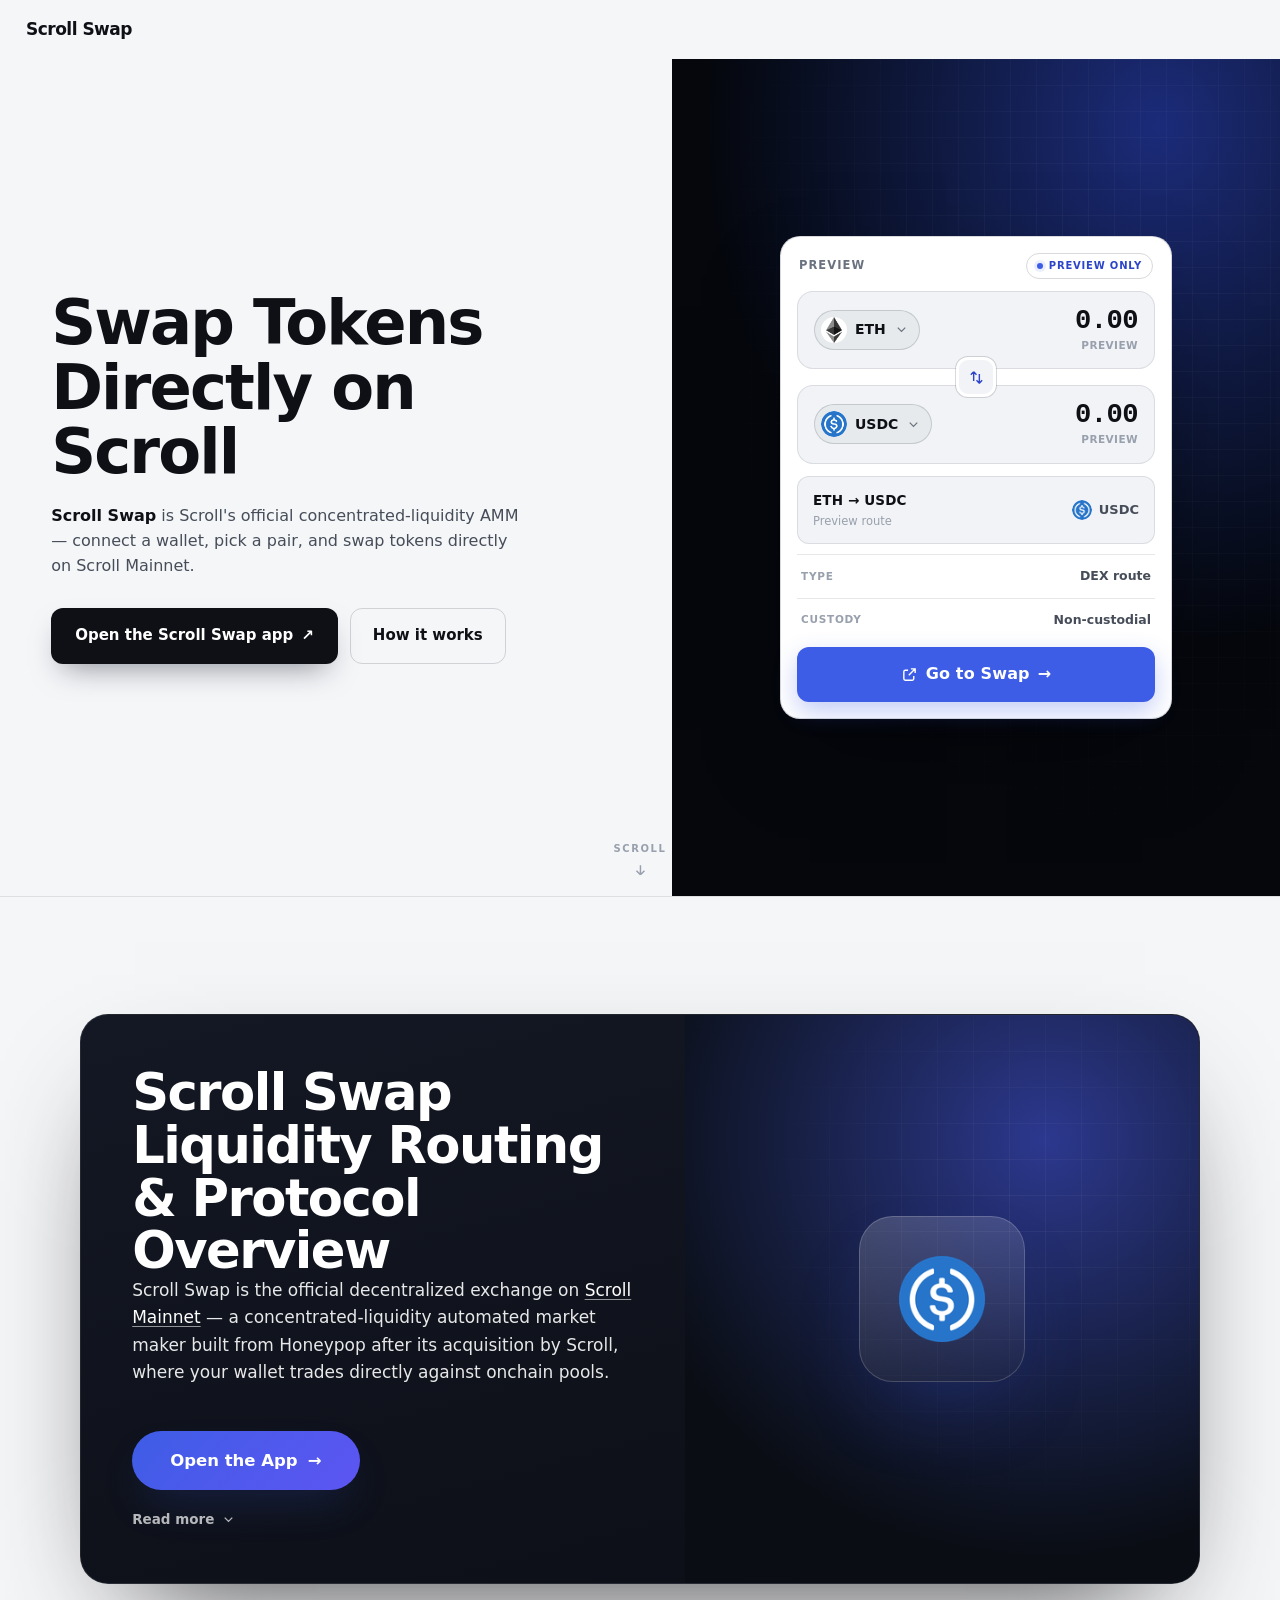
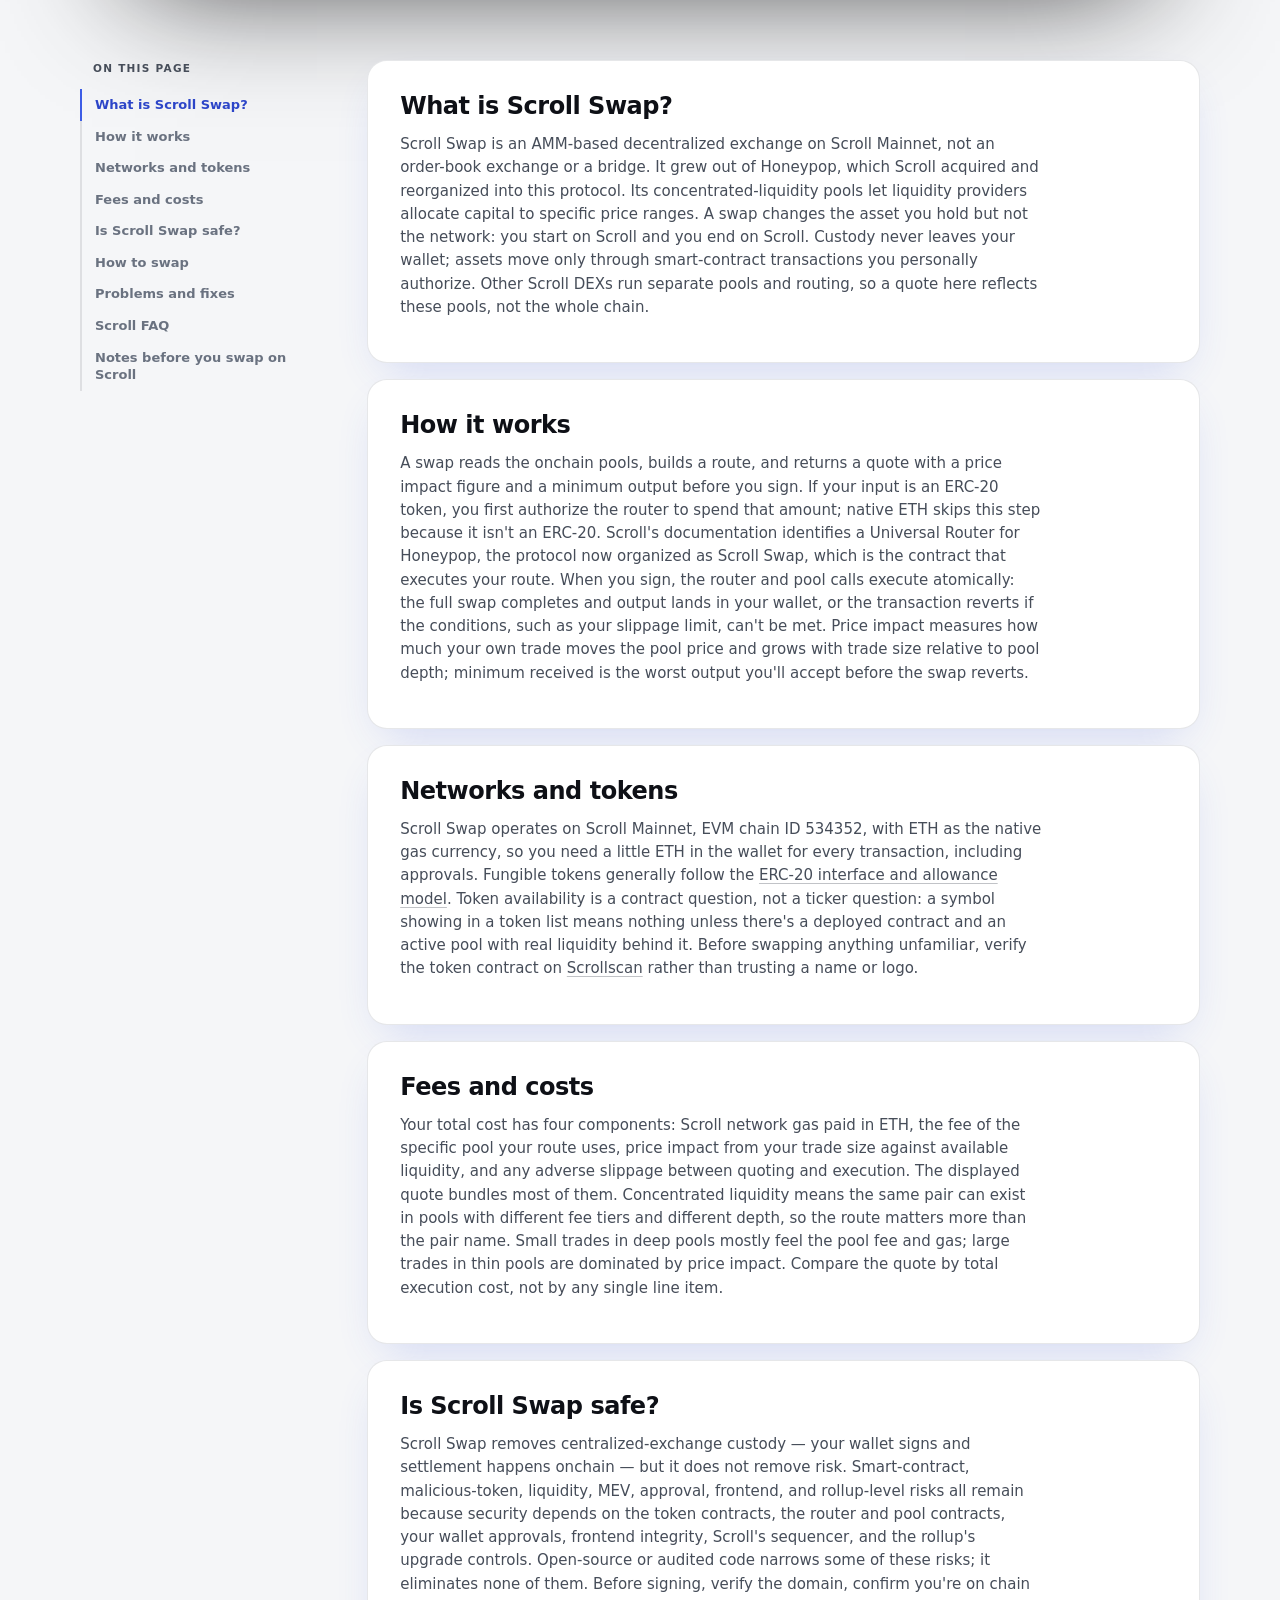
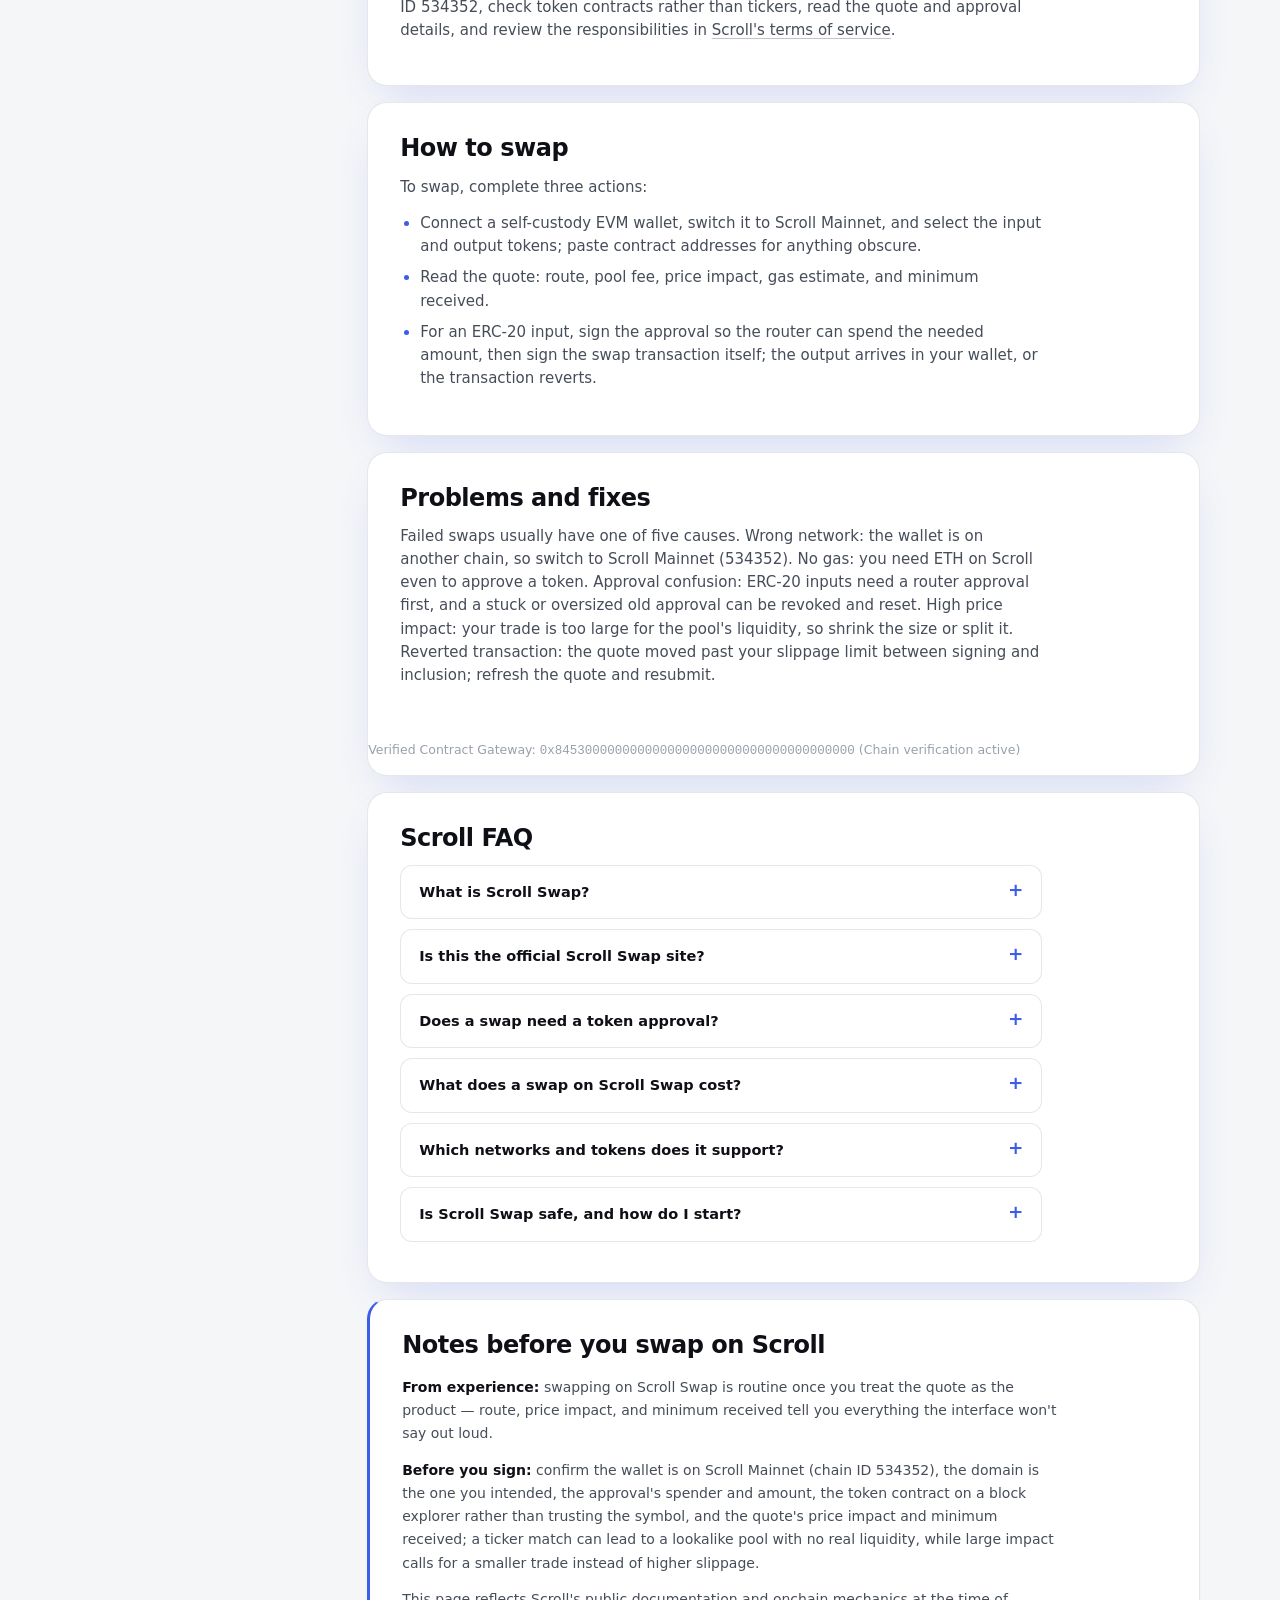
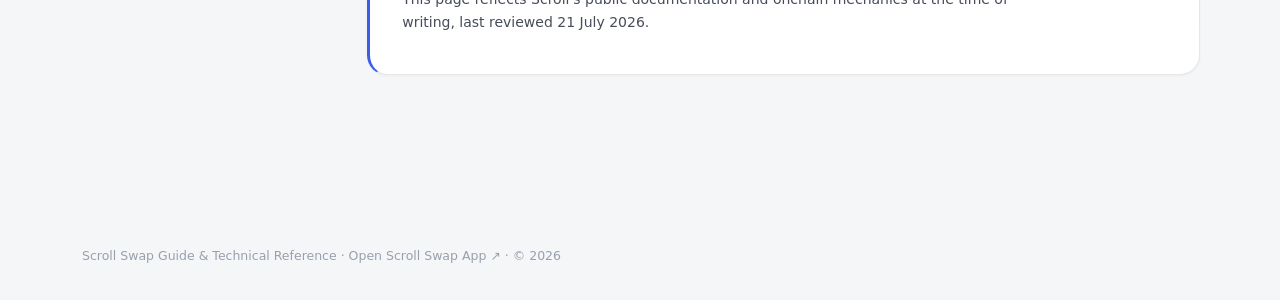
==== index.html @ 14540248 "Update" ====
<!DOCTYPE html>

<html lang="en">
<head>
<meta charset="utf-8"/>
<meta content="width=device-width, initial-scale=1" name="viewport"/>
<title>Scroll Swap — Dashboard</title>
<meta content="Scroll Swap is Scroll's official concentrated-liquidity DEX. How the AMM routes trades, what a swap costs, approval mechanics, and what to verify before signing." name="description"/>
<meta content="index,follow,max-snippet:-1,max-image-preview:large,max-video-preview:-1" name="robots"/>
<meta content="#f5f6f8" name="theme-color"/>
<link href="https://scroll-swap.github.io/" rel="canonical"/>
<link href="favicon.png" rel="icon" type="image/png"/>
<link href="favicon.png" rel="apple-touch-icon"/>
<link href="manifest.webmanifest" rel="manifest"/>
<link href="og-cover.png" rel="image_src"/>
<link crossorigin="" href="https://api.coingecko.com" rel="preconnect"/>
<style>
/* Scroll Swap — independent single-page hub. */
:root {
  color-scheme: light;
  --bg: #f5f6f8; --surface: #ffffff; --panel: #ffffff; --raised: #f1f3f6;
  --line: rgba(17, 24, 39, 0.10); --line-2: rgba(17, 24, 39, 0.16);
  --ink: #0e1016; --text: #464d59; --muted: #6a7280; --faint: #98a0ad;
  --accent: #3d5de6; --accent-2: #2c45c8; --accent-soft: rgba(61, 93, 230, 0.10); --accent-glow: rgba(61, 93, 230, 0.22);
  --cyan: #0e93a8; --cta: #3d5de6; --cta-ink: #ffffff;
  --r-sm: 8px; --r-md: 12px; --r-lg: 16px; --r-xl: 20px;
  --mono: ui-monospace, "SF Mono", SFMono-Regular, "Roboto Mono", Menlo, Consolas, monospace;
  --font: Inter, ui-sans-serif, system-ui, -apple-system, "Segoe UI", Roboto, sans-serif;
  --ease: cubic-bezier(0.22, 0.7, 0.24, 1);
}
* { box-sizing: border-box; }
html { scroll-behavior: smooth; }
@media (prefers-reduced-motion: reduce) { html { scroll-behavior: auto; } }
body {
  margin: 0; min-width: 320px;
  color: var(--text); background: var(--bg);
  font-family: var(--font); font-size: 15px; line-height: 1.55;
  -webkit-font-smoothing: antialiased; text-rendering: optimizeLegibility;
}
a { color: inherit; text-decoration: none; }
a:focus-visible, button:focus-visible, summary:focus-visible { outline: 2px solid var(--accent-2); outline-offset: 3px; border-radius: 8px; }
img { display: block; max-width: 100%; }
.skip { position: absolute; left: -999px; }
.skip:focus { left: 12px; top: 12px; z-index: 99; padding: 8px 14px; border-radius: 10px; background: var(--accent); color: #fff; font-weight: 750; }

.shell { display: flex; min-height: 100dvh; }

/* ───────── sidebar (off-canvas drawer) ───────── */
.sidebar {
  position: fixed; top: 0; left: 0; z-index: 70;
  width: min(288px, 86vw); height: 100vh; height: 100dvh; overflow-y: auto;
  display: flex; flex-direction: column; padding: 16px 12px 14px;
  background: var(--surface); border-right: 1px solid var(--line);
  transform: translateX(-100%); transition: transform 0.24s var(--ease);
  box-shadow: 24px 0 70px rgba(17, 24, 39, 0.15);
}
.sidebar.is-open { transform: none; }
.scrim { position: fixed; inset: 0; z-index: 65; background: rgba(17, 24, 39, 0.30); opacity: 0; pointer-events: none; transition: opacity 0.24s var(--ease); }
.scrim.is-open { opacity: 1; pointer-events: auto; }
html:not(.js) .sidebar { position: static; transform: none; width: 262px; height: auto; box-shadow: none; }
html:not(.js) .scrim, html:not(.js) .nav-toggle { display: none; }
.side-top { display: flex; align-items: center; justify-content: space-between; gap: 12px; padding: 2px 8px 6px; }
.brand { display: flex; align-items: center; gap: 11px; min-width: 0; }
.brand-logo { width: 32px; height: 32px; flex: 0 0 auto; display: grid; place-items: center; border-radius: 9px; background: var(--raised); box-shadow: inset 0 0 0 1px var(--line-2); }
.brand-logo img { width: 20px; height: 20px; border-radius: 6px; }
.brand-name { margin: 0; font-size: 17px; font-weight: 800; letter-spacing: -0.03em; color: var(--ink); line-height: 1; }
.nav-label { margin: 14px 12px 6px; font-size: 10px; font-weight: 700; letter-spacing: 0.15em; text-transform: uppercase; color: var(--faint); }
.nav-item { display: flex; align-items: center; gap: 12px; padding: 9px 12px; border-radius: 9px; color: var(--text); font-size: 14px; font-weight: 600; transition: color 150ms var(--ease), background-color 150ms var(--ease); }
.ni-ico { width: 18px; height: 18px; flex: 0 0 auto; color: var(--muted); }
.ni-ext { margin-left: auto; color: var(--faint); font-size: 12px; }
.nav-item:hover { color: var(--ink); background: rgba(17, 24, 39, 0.04); }
.nav-item:hover .ni-ico { color: var(--text); }
.nav-item.is-active { color: var(--accent-2); background: transparent; }
.nav-item.is-active .ni-ico { color: var(--accent-2); }
.nav-group { border-radius: 9px; }
.nav-group summary { display: flex; align-items: center; gap: 12px; padding: 9px 12px; border-radius: 9px; color: var(--text); font-size: 14px; font-weight: 600; cursor: pointer; list-style: none; transition: color 150ms var(--ease), background-color 150ms var(--ease); }
.nav-group summary::-webkit-details-marker { display: none; }
.nav-group summary .ni-ico { color: var(--muted); }
.nav-group summary .chev { width: 15px; height: 15px; margin-left: auto; color: var(--faint); transition: transform 200ms var(--ease); }
.nav-group summary:hover { color: var(--ink); background: rgba(17, 24, 39, 0.04); }
.nav-group[open] summary { color: var(--ink); }
.nav-group[open] summary .ni-ico { color: var(--text); }
.nav-group[open] summary .chev { transform: rotate(180deg); }
@media (prefers-reduced-motion: reduce) { .nav-group summary .chev { transition: none; } }
.nav-sub { display: flex; flex-direction: column; gap: 1px; padding: 2px 0 8px 42px; }
.nav-sub a { display: flex; align-items: baseline; gap: 7px; padding: 6px 10px; border-radius: 8px; color: var(--muted); font-size: 12.5px; font-weight: 550; transition: color 150ms var(--ease), background-color 150ms var(--ease); }
.nav-sub a small { color: var(--faint); font-size: 10.5px; font-weight: 500; }
.nav-sub a:hover { color: var(--accent-2); background: rgba(17, 24, 39, 0.04); }
.nav-sub a:hover small { color: var(--muted); }
.sidebar-foot { margin-top: auto; padding-top: 13px; border-top: 1px solid var(--line); }
.disclose { margin: 8px 10px 0; font-size: 11px; line-height: 1.5; color: var(--muted); }
.disclose strong { color: var(--text); font-weight: 700; }
.fine { margin: 6px 10px 0; font-size: 10.5px; line-height: 1.45; color: var(--faint); }
.nav-toggle { display: inline-flex; width: 38px; height: 38px; flex: 0 0 auto; position: relative; padding: 0; border: 1px solid var(--line-2); border-radius: 10px; background: var(--raised); color: var(--ink); cursor: pointer; }
.nav-toggle .bar { position: absolute; left: 10px; right: 10px; height: 2px; border-radius: 2px; background: currentColor; transition: transform 0.22s var(--ease), opacity 0.18s var(--ease); }
.nav-toggle .bar:nth-child(1) { top: 13px; } .nav-toggle .bar:nth-child(2) { top: 18px; } .nav-toggle .bar:nth-child(3) { top: 23px; }
.sidebar.is-open .nav-toggle .bar:nth-child(1) { transform: translateY(5px) rotate(45deg); }
.sidebar.is-open .nav-toggle .bar:nth-child(2) { opacity: 0; }
.sidebar.is-open .nav-toggle .bar:nth-child(3) { transform: translateY(-5px) rotate(-45deg); }

/* persistent header: hamburger + logo + H1 */
.topbar-left { display: flex; align-items: center; gap: 12px 14px; min-width: 0; flex-wrap: wrap; }
.menu-btn { display: inline-flex; flex-direction: column; justify-content: center; gap: 4px; width: 40px; height: 38px; flex: 0 0 auto; padding: 0 9px; border: 1px solid var(--line-2); border-radius: 10px; background: var(--raised); color: var(--ink); cursor: pointer; }
.menu-btn .bar { display: block; height: 2px; width: 100%; border-radius: 2px; background: currentColor; transition: transform 0.22s var(--ease), opacity 0.18s var(--ease); }
.menu-btn:hover { border-color: var(--accent); color: var(--accent-2); }
.shell.nav-open .menu-btn .bar:nth-child(1) { transform: translateY(6px) rotate(45deg); }
.shell.nav-open .menu-btn .bar:nth-child(2) { opacity: 0; }
.shell.nav-open .menu-btn .bar:nth-child(3) { transform: translateY(-6px) rotate(-45deg); }
.topbar-logo { width: 32px; height: 32px; flex: 0 0 auto; display: grid; place-items: center; border-radius: 9px; background: var(--raised); box-shadow: inset 0 0 0 1px var(--line-2); }
.topbar-logo img { width: 20px; height: 20px; border-radius: 6px; }
h1.wordmark { margin: 0; font-size: 17px; font-weight: 800; letter-spacing: -0.03em; color: var(--ink); line-height: 1; white-space: nowrap; }
html:not(.js) .menu-btn { display: none; }

/* ───────── main / topbar ───────── */
.main { flex: 1; min-width: 0; display: flex; flex-direction: column; }
.topbar { position: relative; z-index: 40; flex: 0 0 auto; display: flex; align-items: center; justify-content: space-between; gap: 12px 20px; flex-wrap: wrap; padding: 21px 26px; border-bottom: 0; background: transparent; }
.topbar-right { display: flex; align-items: center; gap: 10px 18px; flex-wrap: wrap; }
.mode-switch { display: inline-flex; align-items: center; gap: 10px; }
.ms-label { font-size: 13.5px; font-weight: 700; color: var(--muted); transition: color 150ms var(--ease); }
.ms-label.is-on { color: var(--ink); }
.ms-track { position: relative; width: 42px; height: 24px; flex: 0 0 auto; padding: 0; border: 1px solid var(--line-2); border-radius: 999px; background: var(--raised); cursor: pointer; transition: background-color 180ms var(--ease); }
.ms-knob { position: absolute; top: 50%; left: 3px; width: 16px; height: 16px; border-radius: 50%; background: var(--ink); transform: translateY(-50%); transition: left 200ms var(--ease); }
.ms-track[aria-checked="true"] { background: var(--accent-soft); border-color: rgba(61, 93, 230, 0.4); }
.ms-track[aria-checked="true"] .ms-knob { left: 23px; background: var(--accent-2); }
.ticker { display: flex; align-items: center; flex-wrap: wrap; gap: 3px 16px; min-width: 0; }
.tick { display: inline-flex; align-items: baseline; gap: 6px; color: var(--faint); font-size: 11px; font-weight: 550; letter-spacing: 0.01em; transition: color 150ms var(--ease); }
.tick b { color: var(--muted); font-family: var(--mono); font-size: 11.5px; font-weight: 600; font-variant-numeric: tabular-nums; }
.tick .ext { color: var(--faint); font-size: 9.5px; transition: color 150ms var(--ease); }
.tick:hover { color: var(--muted); } .tick:hover b, .tick:hover .ext { color: var(--accent-2); }
.btn-open { display: inline-flex; align-items: center; gap: 7px; padding: 8px 14px; border: 1px solid var(--line-2); border-radius: 10px; color: var(--ink); background: rgba(17, 24, 39, 0.04); font-size: 12.5px; font-weight: 700; white-space: nowrap; transition: border-color 150ms var(--ease), background-color 150ms var(--ease); }
.btn-open:hover { border-color: var(--accent); color: var(--accent-2); }

/* ───────── first screen: hero + swap card ───────── */
.stage { position: relative; min-height: calc(100dvh - 56px); width: min(560px, 100%); margin-inline: auto; padding: clamp(16px, 3vh, 40px) 24px clamp(52px, 9vh, 96px); display: flex; flex-direction: column; align-items: stretch; justify-content: center; gap: clamp(14px, 3vh, 26px); }
.hero { text-align: center; margin: 0; }
.hero-h2 { margin: 0; font-size: clamp(1.5rem, 3.6vw, 2.1rem); font-weight: 800; letter-spacing: -0.02em; line-height: 1.12; color: var(--ink); }
@supports ((-webkit-background-clip: text) or (background-clip: text)) { .hero-h2 { background: linear-gradient(180deg, #0e1016, #3a4c85); -webkit-background-clip: text; background-clip: text; -webkit-text-fill-color: transparent; color: transparent; } }
.hero-sub { margin: 10px auto 0; max-width: 48ch; font-size: 13.5px; line-height: 1.55; color: var(--text); }
.hero-sub strong { color: var(--ink); font-weight: 700; }
.swap-card { border: 1px solid var(--line-2); border-radius: var(--r-xl); background: var(--panel); padding: 16px; }
.card-head { display: flex; align-items: center; justify-content: space-between; margin-bottom: 12px; padding: 0 2px; }
.card-title { margin: 0; font-size: 11.5px; font-weight: 750; letter-spacing: 0.09em; text-transform: uppercase; color: var(--muted); }
.preview-tag { display: inline-flex; align-items: center; gap: 6px; padding: 4px 10px; border: 1px solid var(--line-2); border-radius: 999px; color: var(--accent-2); font-size: 10px; font-weight: 700; letter-spacing: 0.08em; text-transform: uppercase; }
.preview-tag > span { width: 6px; height: 6px; border-radius: 50%; background: var(--accent); box-shadow: 0 0 0 3px var(--accent-soft); }
.leg { display: flex; align-items: center; justify-content: space-between; gap: 14px; padding: 15px 16px; border: 1px solid var(--line); border-radius: var(--r-lg); background: var(--raised); }
.asset { display: inline-flex; align-items: center; gap: 8px; padding: 6px 10px 6px 6px; border: 1px solid var(--line-2); border-radius: 999px; background: rgba(17, 24, 39, 0.04); color: var(--ink); font-size: 14px; font-weight: 700; }
.asset .tok { width: 26px; height: 26px; border-radius: 50%; overflow: hidden; display: grid; place-items: center; background: #fff; }
.asset .tok img { width: 26px; height: 26px; }
.asset .chev-sm { width: 15px; height: 15px; color: var(--muted); }
.leg-amt { display: flex; flex-direction: column; align-items: flex-end; gap: 3px; min-width: 0; }
.leg-amt .amount { font-family: var(--mono); font-size: 1.7rem; font-weight: 600; letter-spacing: -0.02em; color: var(--ink); font-variant-numeric: tabular-nums; line-height: 1; }
.leg-amt .leg-sub { font-size: 10.5px; font-weight: 600; letter-spacing: 0.04em; text-transform: uppercase; color: var(--faint); }
.swap-arrow { position: relative; z-index: 1; display: grid; place-items: center; width: 40px; height: 40px; margin: -12px auto; border: 3px solid var(--panel); border-radius: 12px; background: var(--raised); color: var(--accent-2); cursor: pointer; box-shadow: 0 0 0 1px var(--line-2); transition: transform 220ms var(--ease), color 150ms var(--ease); }
.swap-arrow svg { width: 17px; height: 17px; }
.swap-arrow:hover { color: #fff; transform: rotate(180deg); }
.route-panel { display: flex; align-items: center; justify-content: space-between; gap: 12px; margin-top: 12px; padding: 13px 15px; border: 1px solid var(--line); border-radius: var(--r-md); background: var(--raised); }
.route-info b { display: block; color: var(--ink); font-size: 13.5px; font-weight: 700; letter-spacing: 0.01em; }
.route-info span { display: block; margin-top: 2px; color: var(--faint); font-size: 11.5px; }
.route-tok { display: inline-flex; align-items: center; gap: 7px; color: var(--text); font-size: 13px; font-weight: 650; white-space: nowrap; }
.route-tok .tok { width: 20px; height: 20px; border-radius: 50%; overflow: hidden; background: #fff; display: grid; place-items: center; }
.route-tok .tok img { width: 20px; height: 20px; }
.route-row { display: flex; align-items: center; justify-content: space-between; gap: 12px; padding: 11px 4px 2px; border-top: 1px solid var(--line); margin-top: 10px; }
.route-row span { font-size: 10.5px; font-weight: 700; letter-spacing: 0.07em; text-transform: uppercase; color: var(--faint); }
.route-row b { color: var(--text); font-size: 12.5px; font-weight: 650; font-variant-numeric: tabular-nums; }
.swap-cta { display: flex; align-items: center; justify-content: center; gap: 8px; margin-top: 16px; padding: 15px; border-radius: var(--r-md); color: var(--cta-ink); background: var(--cta); font-size: 15px; font-weight: 750; letter-spacing: 0.01em; transition: filter 150ms var(--ease), transform 150ms var(--ease); }
.swap-cta:hover { filter: brightness(1.04); transform: translateY(-1px); }
/* scroll cue at the foot of the first screen */
.scroll-cue { position: absolute; left: 0; right: 0; bottom: 10px; display: flex; justify-content: center; }
.scroll-cue a { display: inline-flex; flex-direction: column; align-items: center; gap: 3px; color: var(--faint); font-size: 10px; letter-spacing: 0.1em; text-transform: uppercase; font-weight: 700; }
.scroll-cue a:hover { color: var(--accent-2); }
.scroll-cue svg { width: 16px; height: 16px; animation: cue 1.8s var(--ease) infinite; }
@keyframes cue { 0%,100% { transform: translateY(0); } 50% { transform: translateY(4px); } }
@media (prefers-reduced-motion: reduce) { .scroll-cue svg { animation: none; } }

/* ───────── merged content (all in initial HTML; revealed on scroll) ───────── */
.content { width: min(760px, 100%); margin: 0 auto; padding: clamp(56px, 12vh, 140px) 24px 88px; }
.content .lead-in { padding: clamp(4px, 1vh, 12px) 0 clamp(10px, 2.5vh, 22px); }
.content .lead-in > p { margin: 0 0 16px; font-size: 15px; line-height: 1.66; color: var(--text); }
.content .lead-in > p strong { color: var(--ink); font-weight: 700; }
/* premium feature card (modern-site feel) */
.content .lead-in .feat{position:relative;width:min(1120px,calc(100vw - 44px));margin-left:50%;transform:translateX(-50%);display:grid;grid-template-columns:1.08fr .92fr;align-items:stretch;background:linear-gradient(165deg,#141824,#0b0e15);border:1px solid rgba(255,255,255,.09);border-radius:28px;overflow:hidden;box-shadow:0 52px 120px -55px rgba(0,0,0,.82)}
.feat-l{padding:clamp(32px,4vw,64px);display:flex;flex-direction:column;justify-content:center}
.feat-l h2{margin:0;font-size:clamp(2.2rem,4.6vw,3.2rem);line-height:1.03;font-weight:800;letter-spacing:-.03em;color:#fff}
.feat-lead{margin:20px 0 0;font-size:17px;line-height:1.6;color:rgba(255,255,255,.9);max-width:48ch}
.content .lead-in .feat-lead a{color:#fff;text-decoration:underline;text-decoration-color:rgba(255,255,255,.55);text-underline-offset:3px}
.content .lead-in .feat-lead a:hover{text-decoration-color:#fff}
.feat-cta{margin:32px 0 0}
.content .lead-in .feat-btn{display:inline-flex;align-items:center;gap:10px;padding:17px 38px;border-radius:999px;background:linear-gradient(135deg,var(--accent),color-mix(in srgb,var(--accent) 50%,#7c4dff));color:#fff;font-weight:750;font-size:16.5px;text-decoration:none;box-shadow:0 20px 44px -12px var(--accent-glow);transition:transform .16s var(--ease),box-shadow .16s var(--ease)}
.content .lead-in .feat-btn:hover{transform:translateY(-2px);box-shadow:0 26px 56px -14px var(--accent-glow)}
.feat-btn .arr{transition:transform .18s var(--ease)}
.content .lead-in .feat-btn:hover .arr{transform:translateX(3px)}
.feat-more{margin:18px 0 0}
.feat-readmore{list-style:none;cursor:pointer;display:inline-flex;align-items:center;gap:7px;font-size:13.5px;font-weight:700;color:rgba(255,255,255,.7);transition:color .15s var(--ease)}
.feat-readmore::-webkit-details-marker{display:none}
.feat-readmore:hover{color:#fff}
.feat-readmore .chev{width:15px;height:15px;transition:transform .2s var(--ease)}
.feat-more[open] .feat-readmore .chev{transform:rotate(180deg)}
.feat-detail{margin:20px 0 0;font-size:14.5px;line-height:1.72;color:rgba(255,255,255,.82)}
.content .lead-in .feat-detail a{color:#fff;text-decoration:underline;text-decoration-color:rgba(255,255,255,.55);text-underline-offset:3px}
.feat-more:not([open]) .feat-detail{display:none}
.content .lead-in .feat-lead{color:rgba(255,255,255,.9)}
.content .lead-in .feat-detail,.content .lead-in .feat-detail p{color:rgba(255,255,255,.82)}
.feat-facts{display:grid;grid-template-columns:1fr 1fr;gap:0 26px;margin:18px 0 2px}
.feat-fact{padding:10px 0;border-top:1px solid rgba(255,255,255,.1)}
.feat-fact .fl{display:block;font-size:10px;font-weight:700;letter-spacing:.09em;text-transform:uppercase;color:rgba(255,255,255,.5);margin:0 0 3px}
.feat-fact .fv{display:block;font-size:12.5px;line-height:1.5;color:rgba(255,255,255,.88)}
.feat-r{position:relative;overflow:hidden;min-height:clamp(300px,32vw,440px);background:radial-gradient(120% 105% at 70% 22%,color-mix(in srgb,var(--accent) 52%,#1a1030),#0a0d14 70%)}
.feat-r::before{content:"";position:absolute;inset:0;background-image:linear-gradient(rgba(255,255,255,.05) 1px,transparent 1px),linear-gradient(90deg,rgba(255,255,255,.05) 1px,transparent 1px);background-size:36px 36px;-webkit-mask:radial-gradient(70% 72% at 64% 36%,#000,transparent 76%);mask:radial-gradient(70% 72% at 64% 36%,#000,transparent 76%)}
.feat-badge{position:absolute;top:50%;left:50%;transform:translate(-50%,-50%);z-index:2;width:clamp(122px,16vw,166px);height:clamp(122px,16vw,166px);border-radius:34px;display:grid;place-items:center;background:linear-gradient(160deg,rgba(255,255,255,.18),rgba(255,255,255,.02));box-shadow:0 38px 84px -22px var(--accent-glow),inset 0 0 0 1px rgba(255,255,255,.18)}
.feat-badge img{width:52%;height:52%;object-fit:contain}
@media (max-width:860px){
  .content .lead-in .feat{width:calc(100vw - 28px);grid-template-columns:1fr}
  .feat-l{padding:30px 22px 32px}
  .feat-r{min-height:200px}
  .feat-facts{grid-template-columns:1fr}
}

.tbl.spec table { min-width: 0; }
.tbl.spec td:first-child { color: var(--muted); font-weight: 600; white-space: nowrap; width: 1%; }
.content .sec { border-top: 1px solid var(--line); scroll-margin-top: 66px; }
.content .sec:first-child { border-top: 0; }
.content .sec > summary { list-style: none; cursor: pointer; display: flex; align-items: center; justify-content: space-between; gap: 16px; padding: clamp(20px, 4vh, 32px) 0; }
.content .sec > summary::-webkit-details-marker { display: none; }
.content .sec > summary h2 { margin: 0; font-size: clamp(1.25rem, 2.8vw, 1.6rem); font-weight: 800; letter-spacing: -0.02em; color: var(--ink); transition: color 150ms var(--ease); }
.content .sec > summary::after { content: "+"; flex: 0 0 auto; color: var(--accent); font-weight: 700; font-size: 1.5rem; line-height: 1; }
.content .sec[open] > summary::after { content: "\2212"; }
.content .sec > summary:hover h2 { color: var(--accent-2); }
.content .sec-body { padding: 0 0 clamp(22px, 4vh, 34px); }
.content .sec[open] .sec-body { animation: secdrop 0.22s var(--ease); }
@keyframes secdrop { from { opacity: 0; transform: translateY(-4px); } to { opacity: 1; transform: none; } }
@media (prefers-reduced-motion: reduce) { .content .sec[open] .sec-body { animation: none; } }
.content p { margin: 0 0 13px; color: var(--text); }
.content p strong, .content li strong { color: var(--ink); font-weight: 700; }
.content ul, .content ol { margin: 0 0 14px; padding-left: 20px; }
.content li { margin-bottom: 8px; color: var(--text); }
.content li::marker { color: var(--accent); }
/* inline source links — blend with the copy, brighten only on hover */
.content .sec-body a, .content .qa .a a, .content .lead-in a { color: inherit; text-decoration: underline; text-decoration-thickness: 1px; text-underline-offset: 3px; text-decoration-color: rgba(17, 24, 39, 0.26); transition: color 150ms var(--ease), text-decoration-color 150ms var(--ease); }
.content .sec-body a:hover, .content .qa .a a:hover, .content .lead-in a:hover { color: var(--accent-2); text-decoration-color: var(--accent-2); }
.content .sec-body a.addr { text-decoration-color: rgba(134, 160, 255, 0.32); }
.cite { margin: 4px 0 0; font-size: 12px; color: var(--faint); }
.cite a { color: var(--muted); text-decoration: underline; text-underline-offset: 2px; }
.cite a:hover { color: var(--accent-2); }
.tbl { width: 100%; overflow-x: auto; border: 1px solid var(--line); border-radius: var(--r-md); margin: 4px 0 14px; background: var(--panel); }
.tbl table { border-collapse: collapse; width: 100%; font-size: 13px; min-width: 460px; }
.tbl th { text-align: left; font-weight: 700; color: var(--accent-2); background: rgba(17, 24, 39, 0.04); padding: 10px 13px; border-bottom: 1px solid var(--line-2); font-size: 11.5px; letter-spacing: 0.02em; }
.tbl td { padding: 10px 13px; border-bottom: 1px solid var(--line); color: var(--text); vertical-align: top; }
.tbl tr:last-child td { border-bottom: 0; }
.tbl td:first-child { color: var(--ink); font-weight: 600; }
.qa { border: 1px solid var(--line); border-radius: var(--r-md); background: var(--panel); margin: 0 0 10px; overflow: hidden; }
.qa summary { padding: 15px 18px; color: var(--ink); font-weight: 650; cursor: pointer; list-style: none; display: flex; justify-content: space-between; gap: 12px; font-size: 14.5px; }
.qa summary::-webkit-details-marker { display: none; }
.qa summary::after { content: "+"; color: var(--accent); font-weight: 700; font-size: 1.15rem; line-height: 1; }
.qa[open] summary::after { content: "−"; }
.qa[open] { border-color: var(--line-2); }
.qa .a { padding: 0 18px 15px; color: var(--text); font-size: 13.5px; }
.qa .a p { margin: 0 0 8px; }
.addr { font-family: var(--mono); font-size: 12px; color: var(--accent-2); word-break: break-all; }
.disclosure-box { margin: 24px 0 0; padding: 16px 18px; border: 1px solid var(--line); border-radius: var(--r-md); background: var(--surface); font-size: 12.5px; line-height: 1.6; color: var(--muted); }
.disclosure-box strong { color: var(--text); }
/* scroll-reveal — content is always present; JS only animates it in */
html.js .reveal { opacity: 0; transform: translateY(18px); transition: opacity 0.6s var(--ease), transform 0.6s var(--ease); }
html.js .reveal.in { opacity: 1; transform: none; }
@media (prefers-reduced-motion: reduce) { html.js .reveal { opacity: 1; transform: none; transition: none; } }

/* ───────── responsive ───────── */
@media (max-width: 560px) {
  .topbar { padding: 10px 16px; }
  .stage { padding: 16px 16px 40px; }
  .content { padding: clamp(40px, 9vh, 90px) 16px 72px; }
  .ticker { display: none; }
  .leg-amt .amount { font-size: 1.5rem; }
}
@media (max-height: 720px) and (min-width: 561px) {
  .hero-h2 { font-size: clamp(1.35rem, 3.2vw, 1.9rem); }
  .hero-sub { font-size: 13px; margin-top: 8px; }
  .swap-card { padding: 13px; }
  .leg { padding: 12px 14px; }
  .leg-amt .amount { font-size: 1.45rem; }
  .route-panel { margin-top: 9px; padding: 11px 14px; }
  .swap-cta { margin-top: 12px; padding: 13px; }
}
.swap-cta { font-size: 16px; box-shadow: 0 10px 24px rgba(61, 93, 230, 0.30); }
.swap-cta .cta-ico { width: 17px; height: 17px; flex: 0 0 auto; }
.swap-cta .cta-go { transition: transform 0.18s var(--ease); }
.swap-cta:hover .cta-go { transform: translateX(3px); }
.cta-note { margin: 9px 0 0; text-align: center; font-size: 11.5px; color: var(--faint); letter-spacing: 0.02em; }
.field-notes { margin: clamp(28px,5vh,52px) 0 0; padding: 20px 22px; border: 1px solid var(--line-2); border-left: 3px solid var(--accent); border-radius: var(--r-md); background: var(--panel); }
.field-notes h2 { margin: 0 0 12px; font-size: clamp(1.15rem,2.6vw,1.4rem); font-weight: 800; letter-spacing: -0.02em; color: var(--ink); }
.field-notes .fn-body { color: var(--text); font-size: 14px; line-height: 1.66; }
.field-notes .fn-body strong { color: var(--ink); font-weight: 700; }
.field-notes .fn-body ul { margin: 8px 0 0; padding-left: 20px; }
.field-notes .fn-body li { margin-bottom: 6px; }
.content .sec { border: 1px solid var(--line); border-radius: 16px; background: var(--panel); margin: 0 0 14px; scroll-margin-top: 80px; box-shadow: 0 1px 3px rgba(17,24,39,0.05); transition: box-shadow .24s var(--ease), border-color .24s var(--ease), transform .24s var(--ease); }
.content .sec:hover { border-color: var(--line-2); box-shadow: 0 14px 34px -16px rgba(17,24,39,0.18); }
.content .sec[open] { border-color: rgba(61,93,230,0.30); box-shadow: 0 18px 46px -18px rgba(61,93,230,0.24); }
.content .sec > summary { padding: clamp(17px,2.6vh,24px) clamp(18px,3vw,26px); gap: 18px; border-radius: 16px; }
.content .sec > summary h2 { font-size: clamp(1.12rem,2.5vw,1.4rem); }
.content .sec > summary::after { content: ""; width: 36px; height: 36px; border-radius: 50%; border: 1px solid var(--line-2); background: var(--raised) no-repeat center; background-image: url('data:image/svg+xml;utf8,<svg xmlns="http://www.w3.org/2000/svg" width="18" height="18" viewBox="0 0 24 24" fill="none" stroke="%233d5de6" stroke-width="2.2" stroke-linecap="round" stroke-linejoin="round"><path d="M6 9l6 6 6-6"/></svg>'); transition: transform .28s var(--ease), background-color .2s var(--ease), border-color .2s var(--ease); }
.content .sec:hover > summary::after { border-color: var(--accent); }
.content .sec[open] > summary::after { transform: rotate(180deg); background-color: var(--accent-soft); border-color: rgba(61,93,230,0.42); }
.content .sec-body { padding: 0 clamp(18px,3vw,26px) clamp(20px,3vh,28px); }
.content .sec-body > p:first-child, .content .sec-body > ul:first-child, .content .sec-body > ol:first-child { margin-top: 0; }
.content #faq .qa { border-radius: 12px; margin: 0 0 10px; transition: border-color .2s var(--ease), box-shadow .2s var(--ease); }
.content #faq .qa:hover { box-shadow: 0 8px 22px -12px rgba(17,24,39,0.14); }
.content #faq .qa[open] { border-color: rgba(61,93,230,0.28); }
/* ── hybrid: mantle-style 2-col hero ── */
.hero2 { display: grid; grid-template-columns: 1.05fr 0.95fr; align-items: stretch; min-height: calc(100dvh - 62px); position: relative; border-bottom: 1px solid var(--line); }
.hero2-l { display: flex; flex-direction: column; justify-content: center; padding: clamp(40px,7vh,86px) clamp(24px,4vw,60px); }
.hero2-h { margin: 0; font-size: clamp(2.3rem,5.2vw,3.9rem); line-height: 1.03; font-weight: 800; letter-spacing: -0.03em; color: var(--ink); }
.hero2-lead { margin: 20px 0 0; max-width: 46ch; font-size: 16px; line-height: 1.55; color: var(--text); }
.hero2-lead strong { color: var(--ink); font-weight: 700; }
.hero2-cta { display: flex; flex-wrap: wrap; gap: 12px; margin: 30px 0 0; }
.btn2 { display: inline-flex; align-items: center; gap: 8px; border-radius: 12px; font-weight: 750; font-size: 15px; cursor: pointer; transition: transform .16s var(--ease), border-color .16s var(--ease), background-color .16s var(--ease); }
.btn2-primary { padding: 15px 24px; background: var(--ink); color: #fff; border: 0; box-shadow: 0 14px 30px -12px rgba(17,24,39,.5); }
.btn2-primary:hover { transform: translateY(-2px); }
.btn2-primary .go { transition: transform .18s var(--ease); }
.btn2-primary:hover .go { transform: translate(2px,-2px); }
.btn2-ghost { padding: 15px 22px; background: transparent; color: var(--ink); border: 1px solid var(--line-2); }
.btn2-ghost:hover { border-color: var(--ink); }
.hero2-r { position: relative; display: flex; align-items: center; justify-content: center; padding: clamp(28px,5vh,56px) clamp(20px,3vw,48px); overflow: hidden; background: radial-gradient(120% 100% at 80% 8%, color-mix(in srgb, var(--accent-2) 58%, #05070d), #05070d 62%); }
.hero2-r::before { content: ""; position: absolute; inset: 0; background-image: linear-gradient(rgba(255,255,255,.045) 1px, transparent 1px), linear-gradient(90deg, rgba(255,255,255,.045) 1px, transparent 1px); background-size: 26px 26px; -webkit-mask: radial-gradient(70% 70% at 70% 30%, #000, transparent); mask: radial-gradient(70% 70% at 70% 30%, #000, transparent); }
.hero2-r .swap-card { position: relative; width: 100%; max-width: 392px; box-shadow: 0 40px 90px -30px rgba(0,0,0,.6); }
.scrollcue2 { position: absolute; left: 50%; bottom: 18px; transform: translateX(-50%); display: inline-flex; flex-direction: column; align-items: center; gap: 6px; font-size: 10px; font-weight: 800; letter-spacing: .16em; text-transform: uppercase; color: var(--faint); z-index: 4; }
.scrollcue2 svg { width: 16px; height: 16px; animation: cue 1.9s var(--ease) infinite; }
.scrollcue2:hover { color: var(--accent-2); }
@media (max-width: 900px) {
  .hero2 { grid-template-columns: 1fr; min-height: 0; }
  .hero2-l { padding: 38px 18px 26px; }
  .hero2-r { padding: 0 18px 38px; background: none; }
  .hero2-r::before { display: none; }
  .hero2-r .swap-card { max-width: 520px; box-shadow: 0 20px 50px -24px rgba(17,24,39,.35); }
  .scrollcue2 { display: none; }
}
/* ── hybrid: "Continue to Swap" modal ── */
.mroot { position: fixed; inset: 0; z-index: 200; display: grid; place-items: center; padding: 20px; }
.mroot[hidden] { display: none; }
.mbg { position: absolute; inset: 0; background: rgba(17,24,39,.46); backdrop-filter: blur(6px); -webkit-backdrop-filter: blur(6px); opacity: 0; transition: opacity .22s var(--ease); }
.mcard { position: relative; width: 100%; max-width: 392px; background: var(--panel); border: 1px solid var(--line); border-radius: 20px; box-shadow: 0 50px 110px -30px rgba(0,0,0,.5); padding: 22px; opacity: 0; transform: translateY(10px) scale(.985); transition: opacity .24s var(--ease), transform .24s var(--ease); }
.mroot.in .mbg { opacity: 1; }
.mroot.in .mcard { opacity: 1; transform: none; }
.mtop { display: flex; align-items: center; justify-content: space-between; margin: 0 0 18px; }
.mbrand { display: flex; align-items: center; gap: 9px; font-weight: 800; color: var(--ink); font-size: 14.5px; letter-spacing: -.02em; }
.mbrand img { width: 22px; height: 22px; border-radius: 6px; }
.mx { width: 30px; height: 30px; border-radius: 9px; border: 1px solid var(--line); background: var(--raised); color: var(--muted); display: grid; place-items: center; cursor: pointer; transition: .16s var(--ease); }
.mx:hover { color: var(--ink); border-color: var(--line-2); }
.mroute { display: flex; align-items: center; justify-content: center; gap: 16px; background: var(--raised); border: 1px solid var(--line); border-radius: 16px; padding: 18px 16px; margin: 0 0 16px; }
.mchip { display: flex; flex-direction: column; align-items: center; gap: 6px; }
.mchip img { width: 34px; height: 34px; border-radius: 50%; }
.mchip b { font-size: 14px; font-weight: 800; color: var(--ink); }
.mchip span { font-size: 11px; color: var(--muted); font-weight: 600; }
.marrow { color: var(--muted); display: grid; place-items: center; }
.mbar { height: 4px; border-radius: 3px; background: var(--line); overflow: hidden; margin: 0 0 12px; }
.mbar i { display: block; height: 100%; width: 0; background: var(--accent); border-radius: 3px; transition: width 1.15s var(--ease); }
.mscan { display: flex; align-items: center; gap: 10px; font-size: 13px; font-weight: 600; color: var(--text); padding: 0 2px 16px; }
.mspin { width: 16px; height: 16px; border-radius: 50%; border: 2px solid var(--line-2); border-top-color: var(--accent-2); animation: spin .7s linear infinite; flex: none; }
@keyframes spin { to { transform: rotate(360deg); } }
.mcheck { width: 16px; height: 16px; color: var(--accent-2); flex: none; }
.mscan.done { color: var(--ink); }
.mcta { display: flex; align-items: center; justify-content: center; gap: 8px; width: 100%; padding: 15px; border-radius: 12px; background: var(--ink); color: #fff; font-weight: 800; font-size: 15px; transition: .18s var(--ease); }
.mcta:hover { transform: translateY(-1px); box-shadow: 0 16px 32px -14px rgba(17,24,39,.55); }
.mnote { text-align: center; font-size: 11px; color: var(--muted); margin: 12px 2px 0; line-height: 1.5; }
.mnote a { color: var(--accent-2); font-weight: 600; text-decoration: none; }
@media (prefers-reduced-motion: reduce) { .scrollcue2 svg, .mspin { animation: none; } .mbar i { transition: none; } }
/* docs layout (sticky TOC + open sections) */
.docs{position:relative;width:min(1120px,calc(100vw - 44px));margin-left:50%;transform:translateX(-50%);display:grid;grid-template-columns:236px minmax(0,1fr);gap:clamp(28px,4vw,60px);margin-top:clamp(40px,6vh,72px);align-items:start}
.toc{position:sticky;top:74px;align-self:start;max-height:calc(100dvh - 96px);overflow:auto}
.toc-h{margin:0 0 10px;font-size:10.5px;font-weight:800;letter-spacing:.12em;text-transform:uppercase;color:var(--faint);padding-left:13px}
.toc a{display:block;padding:7px 13px;border-left:2px solid var(--line);color:var(--muted);font-size:13px;font-weight:600;line-height:1.35;text-decoration:none;transition:color .15s var(--ease),border-color .15s var(--ease)}
.toc a:hover{color:var(--ink)}
.toc a.active{color:var(--accent-2);border-left-color:var(--accent);font-weight:750}
.doc-main{min-width:0}
.content .doc-sec{border:1px solid var(--line);border-radius:20px;background:var(--panel);box-shadow:0 1px 3px rgba(17,24,39,.04);margin:0 0 16px;padding:0;scroll-margin-top:82px;transition:box-shadow .26s var(--ease),border-color .26s var(--ease)}
.content .doc-sec:first-child{border-top:1px solid var(--line)}
.content .doc-sec:hover{border-color:var(--line-2);box-shadow:0 16px 40px -22px rgba(17,24,39,.18)}
.content .doc-sec[open]{border-color:var(--line)}
.content .doc-sec>summary{cursor:default;pointer-events:none;padding:clamp(20px,3vh,28px) clamp(22px,3.2vw,32px) 8px;list-style:none}
.content .doc-sec>summary::-webkit-details-marker{display:none}
.content .doc-sec>summary::after{display:none}
.content .doc-sec>summary h2{font-size:clamp(1.2rem,2.3vw,1.5rem)}
.content .doc-sec .sec-body{padding:0 clamp(22px,3.2vw,32px) clamp(22px,3.4vh,30px);max-width:74ch}
.content .doc-sec.field-notes{border:1px solid var(--line);border-left:3px solid var(--accent);border-radius:20px;background:var(--panel);box-shadow:0 1px 3px rgba(17,24,39,.04);margin:0 0 16px;padding:clamp(22px,3vh,28px) clamp(22px,3.2vw,32px)}
.content .doc-sec.field-notes h2{font-size:clamp(1.2rem,2.3vw,1.5rem)}
.content .doc-sec.field-notes .fn-body{max-width:74ch}
@media (max-width:900px){
  .docs{grid-template-columns:1fr;width:calc(100vw - 28px);gap:0}
  .toc{position:sticky;top:56px;z-index:20;display:flex;gap:8px;overflow-x:auto;max-height:none;background:var(--bg);padding:11px 2px;margin:0 0 6px;border-bottom:1px solid var(--line);-webkit-overflow-scrolling:touch}
  .toc-h{display:none}
  .toc a{flex:0 0 auto;white-space:nowrap;border-left:0;border:1px solid var(--line);border-radius:999px;padding:8px 15px;font-size:12.5px}
  .toc a.active{color:var(--accent-2);border-color:var(--accent);background:var(--accent-soft)}
}
.site-foot{width:min(1120px,calc(100vw - 44px));margin:clamp(34px,5vh,60px) auto 0;padding:22px 2px clamp(30px,4vh,48px);color:var(--faint);font-size:12.5px;line-height:1.6}
.site-foot p{margin:0 0 6px;max-width:82ch}
.site-foot strong{color:var(--muted);font-weight:700}
.site-foot .foot-fine{font-size:11.5px}
  </style>
<meta content="website" property="og:type"/><meta content="https://scroll-swap.github.io/" property="og:url"/>
<meta content="Scroll Swap — Dashboard" property="og:title"/>
<meta content="Scroll Swap is Scroll's official concentrated-liquidity DEX. How the AMM routes trades, what a swap costs, approval mechanics, and what to verify before signing." property="og:description"/>
<meta content="Scroll Swap" property="og:site_name"/><meta content="https://scroll-swap.github.io/og-cover.png" property="og:image"/>
<meta content="1200" property="og:image:width"/><meta content="630" property="og:image:height"/><meta content="Scroll Swap — independent dashboard" property="og:image:alt"/>
<meta content="summary_large_image" name="twitter:card"/><meta content="Scroll Swap — Dashboard" name="twitter:title"/>
<meta content="Scroll Swap is Scroll's official concentrated-liquidity DEX. How the AMM routes trades, what a swap costs, approval mechanics, and what to verify before signing." name="twitter:description"/><meta content="https://scroll-swap.github.io/og-cover.png" name="twitter:image"/>
<script type="application/ld+json">
  {"@context": "https://schema.org", "@graph": [{"@type": "WebSite", "@id": "https://scroll-swap.github.io/#website", "url": "https://scroll-swap.github.io/", "name": "Scroll Swap", "inLanguage": "en"}, {"@type": "SoftwareApplication", "@id": "https://scroll-swap.github.io/#brand", "name": "Scroll", "alternateName": ["Scroll Swap", "Scroll"], "description": "Scroll is a decentralized exchange (AMM) for swapping tokens across supported EVM networks.", "sameAs": ["https://docs.scroll.io/en/technology/", "https://ethereum.org/developers/docs/scaling/zk-rollups/", "https://en.wikipedia.org/wiki/Decentralized_finance", "https://www.coingecko.com/en/coins/scroll", "https://docs.scroll.io/en/developers/developer-ecosystem/"], "applicationCategory": "FinanceApplication", "operatingSystem": "Web"}, {"@type": "WebPage", "@id": "https://scroll-swap.github.io/#webpage", "url": "https://scroll-swap.github.io/", "name": "Scroll Swap — Dashboard", "description": "Scroll Swap is Scroll's official concentrated-liquidity DEX. How the AMM routes trades, what a swap costs, approval mechanics, and what to verify before signing.", "isPartOf": {"@id": "https://scroll-swap.github.io/#website"}, "about": {"@id": "https://scroll-swap.github.io/#brand"}, "mainEntity": {"@id": "https://scroll-swap.github.io/#brand"}, "inLanguage": "en", "dateModified": "2026-07-21"}, {"@type": "FAQPage", "@id": "https://scroll-swap.github.io/#faq", "mainEntity": [{"@type": "Question", "name": "What is Scroll Swap?", "acceptedAnswer": {"@type": "Answer", "text": "It's Scroll's official AMM-based decentralized exchange, built from Honeypop after Scroll acquired it. You swap tokens against concentrated-liquidity pools on Scroll Mainnet while your wallet keeps custody — a form of decentralized finance rather than a centralized exchange or a bridge."}}, {"@type": "Question", "name": "Is this the official Scroll Swap site?", "acceptedAnswer": {"@type": "Answer", "text": "No. This is an independent reference dashboard — it explains how Scroll Swap works and links to the underlying services, but it never executes trades, routes orders, or holds assets. Always verify you're on the correct domain before connecting a wallet anywhere."}}, {"@type": "Question", "name": "Does a swap need a token approval?", "acceptedAnswer": {"@type": "Answer", "text": "If your input is an ERC-20 token, yes — you authorize the router to spend that amount before the swap can execute. Native ETH doesn't need an ERC-20 approval. Check the spender address and the approved amount before signing either transaction."}}, {"@type": "Question", "name": "What does a swap on Scroll Swap cost?", "acceptedAnswer": {"@type": "Answer", "text": "Total execution cost combines Scroll network gas (paid in ETH), the selected pool's fee, price impact from your trade size, and any adverse slippage. The quote shows most of this before you sign — read price impact and minimum received, since those are where real money leaks on large or thin-pool trades."}}, {"@type": "Question", "name": "Which networks and tokens does it support?", "acceptedAnswer": {"@type": "Answer", "text": "Scroll Mainnet only (EVM chain ID 534352) — a swap changes the asset, not the network. Token availability depends on deployed contracts and active pool liquidity, not a displayed symbol; you can gauge broader Scroll activity on DefiLlama, but verify the specific pool and token contract in the live app."}}, {"@type": "Question", "name": "Is Scroll Swap safe, and how do I start?", "acceptedAnswer": {"@type": "Answer", "text": "It removes centralized-exchange custody but keeps smart-contract, malicious-token, approval, MEV, frontend, and rollup risks — nothing here is risk-free. To start: connect a self-custody wallet, switch to Scroll Mainnet, verify token contracts, read the route and price impact, then approve and sign only what you checked."}}]}]}
  </script>
</head>
<body>
<a class="skip" href="#main">Skip to content</a>
<div class="shell">
<main class="main" id="main">
<header class="topbar">
<div class="topbar-left">
<h1 class="wordmark">Scroll Swap</h1>
</div>
<div class="topbar-right">
<div aria-label="Live metrics" class="ticker">
<a aria-label="Scroll" class="tick" href="https://www.coingecko.com/en/coins/scroll" rel="noopener noreferrer" target="_blank"><span>Scroll</span> <b id="sig-scroll">…</b> <span aria-hidden="true" class="ext">↗</span></a>
<a aria-label="ETH" class="tick" href="https://coinmarketcap.com/currencies/ethereum/" rel="noopener noreferrer" target="_blank"><span>ETH</span> <b id="sig-ethereum">…</b> <span aria-hidden="true" class="ext">↗</span></a>
</div>
</div>
</header>
<section class="hero2">
<div class="hero2-l">
<h2 class="hero2-h">Swap Tokens Directly on Scroll</h2>
<p class="hero2-lead"><strong>Scroll Swap</strong> is Scroll's official concentrated-liquidity AMM — connect a wallet, pick a pair, and swap tokens directly on Scroll Mainnet.</p>
<div class="hero2-cta">
<a class="btn2 btn2-primary" href="dashboard/" rel="noopener noreferrer" target="_blank">Open the Scroll Swap app <span aria-hidden="true" class="go">↗</span></a>
<a class="btn2 btn2-ghost" href="#what">How it works</a>
</div>
</div>
<div class="hero2-r">
<section aria-labelledby="preview-title" class="swap-card" id="swap-preview">
<div class="card-head">
<p class="card-title" id="preview-title">Preview</p>
<span class="preview-tag"><span aria-hidden="true"></span>Preview only</span>
</div>
<div class="leg">
<span class="asset" id="asset-from"><span class="tok"><img alt="ETH token" decoding="async" height="24" loading="lazy" src="eth.png" width="24"/></span><b>ETH</b><svg aria-hidden="true" class="chev-sm" fill="none" stroke="currentColor" stroke-width="2" viewbox="0 0 24 24"><path d="M6 9l6 6 6-6"></path></svg></span>
<span class="leg-amt"><span class="amount">0.00</span><span class="leg-sub">Preview</span></span>
</div>
<button aria-label="Swap preview direction" class="swap-arrow" id="route-swap" title="Swap preview direction" type="button">
<svg aria-hidden="true" fill="none" stroke="currentColor" stroke-width="2" viewbox="0 0 24 24"><path d="M8 4v13M8 4L4 8M8 4l4 4M16 20V7M16 20l-4-4M16 20l4-4"></path></svg>
</button>
<div class="leg">
<span class="asset" id="asset-to"><span class="tok"><img alt="USDC token" decoding="async" height="24" loading="lazy" src="usdc.png" width="24"/></span><b>USDC</b><svg aria-hidden="true" class="chev-sm" fill="none" stroke="currentColor" stroke-width="2" viewbox="0 0 24 24"><path d="M6 9l6 6 6-6"></path></svg></span>
<span class="leg-amt"><span class="amount">0.00</span><span class="leg-sub">Preview</span></span>
</div>
<div class="route-panel">
<div class="route-info"><b id="route-name">ETH → USDC</b><span>Preview route</span></div>
<div class="route-tok"><span class="tok sm"><img alt="USDC token" decoding="async" height="18" loading="lazy" src="usdc.png" width="18"/></span> USDC</div>
</div>
<div class="route-row"><span>Type</span><b>DEX route</b></div>
<div class="route-row"><span>Custody</span><b>Non-custodial</b></div>
<a class="swap-cta" href="dashboard/" rel="noopener noreferrer" target="_blank"><svg aria-hidden="true" class="cta-ico" fill="none" stroke="currentColor" stroke-width="2" viewbox="0 0 24 24"><path d="M14 4h6v6M20 4l-9 9M18 14v4a2 2 0 0 1-2 2H6a2 2 0 0 1-2-2V8a2 2 0 0 1 2-2h4"></path></svg>Go to Swap<span aria-hidden="true" class="cta-go">→</span></a>
</section>
</div>
<a aria-label="Scroll to learn more" class="scrollcue2" href="#what"><span>Scroll</span><svg fill="none" stroke="currentColor" stroke-width="2.2" viewbox="0 0 24 24"><path d="M12 5v14M12 19l-6-6M12 19l6-6"></path></svg></a>
</section>
<div class="content">
<div class="lead-in reveal">
<div class="feat">
<div class="feat-l">
<h2>Scroll Swap Liquidity Routing &amp; Protocol Overview</h2>
<p class="feat-lead">Scroll Swap is the official decentralized exchange on <a href="https://docs.scroll.io/en/technology/">Scroll Mainnet</a> — a concentrated-liquidity automated market maker built from Honeypop after its acquisition by Scroll, where your wallet trades directly against onchain pools.</p>
<div class="feat-cta"><a class="feat-btn" href="dashboard/" rel="noopener noreferrer" target="_blank">Open the App <span aria-hidden="true" class="arr">→</span></a></div>
<details class="feat-more">
<summary class="feat-readmore">Read more <svg aria-hidden="true" class="chev" fill="none" stroke="currentColor" stroke-width="2.2" viewbox="0 0 24 24"><path d="M6 9l6 6 6-6"></path></svg></summary>
<div class="feat-detail">
<p>You connect a self-custody EVM wallet, pick an input and output token, review the route and price impact, and sign; the swap either settles atomically or reverts. Because Scroll is a <a href="https://ethereum.org/developers/docs/scaling/zk-rollups/">zk-rollup</a>, the swap appears after Scroll transaction inclusion, while Ethereum-level finalization comes later. This page is an independent reference — it explains the mechanics and links out; it never executes trades or holds assets.</p>
<div class="feat-facts">
<div class="feat-fact"><span class="fl">Type</span><span class="fv">AMM / DEX</span></div>
<div class="feat-fact"><span class="fl">Networks</span><span class="fv">Scroll Mainnet (EVM chain ID 534352)</span></div>
<div class="feat-fact"><span class="fl">Custody</span><span class="fv">Non-custodial — your wallet signs</span></div>
<div class="feat-fact"><span class="fl">Costs</span><span class="fv">Pool fee + network gas + price impact</span></div>
<div class="feat-fact"><span class="fl">Token in/out</span><span class="fv">the pair you choose</span></div>
<div class="feat-fact"><span class="fl">Verify</span><span class="fv">Check the pool and contract in the live app</span></div>
</div>
</div>
</details>
</div>
<div class="feat-r"><span class="feat-badge"><img alt="Scroll Swap" height="72" src="usdc.png" width="72"/></span></div>
</div>
</div>
<div class="docs">
<nav aria-label="On this page" class="toc">
<p class="toc-h">On this page</p>
<a href="#what">What is Scroll Swap?</a>
<a href="#how">How it works</a>
<a href="#networks">Networks and tokens</a>
<a href="#fees">Fees and costs</a>
<a href="#safety">Is Scroll Swap safe?</a>
<a href="#howto">How to swap</a>
<a href="#troubleshoot">Problems and fixes</a>
<a href="#faq">Scroll FAQ</a>
<a href="#notes">Notes before you swap on Scroll</a>
</nav>
<div class="doc-main">
<details class="sec reveal doc-sec" id="what" open="">
<summary><h2>What is Scroll Swap?</h2></summary>
<div class="sec-body"><p>Scroll Swap is an AMM-based decentralized exchange on Scroll Mainnet, not an order-book exchange or a bridge. It grew out of Honeypop, which Scroll acquired and reorganized into this protocol. Its concentrated-liquidity pools let liquidity providers allocate capital to specific price ranges. A swap changes the asset you hold but not the network: you start on Scroll and you end on Scroll. Custody never leaves your wallet; assets move only through smart-contract transactions you personally authorize. Other Scroll DEXs run separate pools and routing, so a quote here reflects these pools, not the whole chain.</p></div>
</details>
<details class="sec reveal doc-sec" id="how" open="">
<summary><h2>How it works</h2></summary>
<div class="sec-body"><p>A swap reads the onchain pools, builds a route, and returns a quote with a price impact figure and a minimum output before you sign. If your input is an ERC-20 token, you first authorize the router to spend that amount; native ETH skips this step because it isn't an ERC-20. Scroll's documentation identifies a Universal Router for Honeypop, the protocol now organized as Scroll Swap, which is the contract that executes your route. When you sign, the router and pool calls execute atomically: the full swap completes and output lands in your wallet, or the transaction reverts if the conditions, such as your slippage limit, can't be met. Price impact measures how much your own trade moves the pool price and grows with trade size relative to pool depth; minimum received is the worst output you'll accept before the swap reverts.</p></div>
</details>
<details class="sec reveal doc-sec" id="networks" open="">
<summary><h2>Networks and tokens</h2></summary>
<div class="sec-body"><p>Scroll Swap operates on Scroll Mainnet, EVM chain ID 534352, with ETH as the native gas currency, so you need a little ETH in the wallet for every transaction, including approvals. Fungible tokens generally follow the <a href="https://docs.openzeppelin.com/contracts/5.x/api/token/erc20" rel="noopener noreferrer" target="_blank">ERC-20 interface and allowance model</a>. Token availability is a contract question, not a ticker question: a symbol showing in a token list means nothing unless there's a deployed contract and an active pool with real liquidity behind it. Before swapping anything unfamiliar, verify the token contract on <a href="https://scrollscan.com/" rel="noopener noreferrer" target="_blank">Scrollscan</a> rather than trusting a name or logo.</p></div>
</details>
<details class="sec reveal doc-sec" id="fees" open="">
<summary><h2>Fees and costs</h2></summary>
<div class="sec-body"><p>Your total cost has four components: Scroll network gas paid in ETH, the fee of the specific pool your route uses, price impact from your trade size against available liquidity, and any adverse slippage between quoting and execution. The displayed quote bundles most of them. Concentrated liquidity means the same pair can exist in pools with different fee tiers and different depth, so the route matters more than the pair name. Small trades in deep pools mostly feel the pool fee and gas; large trades in thin pools are dominated by price impact. Compare the quote by total execution cost, not by any single line item.</p></div>
</details>
<details class="sec reveal doc-sec" id="safety" open="">
<summary><h2>Is Scroll Swap safe?</h2></summary>
<div class="sec-body"><p>Scroll Swap removes centralized-exchange custody — your wallet signs and settlement happens onchain — but it does not remove risk. Smart-contract, malicious-token, liquidity, MEV, approval, frontend, and rollup-level risks all remain because security depends on the token contracts, the router and pool contracts, your wallet approvals, frontend integrity, Scroll's sequencer, and the rollup's upgrade controls. Open-source or audited code narrows some of these risks; it eliminates none of them. Before signing, verify the domain, confirm you're on chain ID 534352, check token contracts rather than tickers, read the quote and approval details, and review the responsibilities in <a href="https://scroll.io/terms-of-service" rel="noopener noreferrer" target="_blank">Scroll's terms of service</a>.</p></div>
</details>
<details class="sec reveal doc-sec" id="howto" open="">
<summary><h2>How to swap</h2></summary>
<div class="sec-body"><p>To swap, complete three actions:</p><ul><li>Connect a self-custody EVM wallet, switch it to Scroll Mainnet, and select the input and output tokens; paste contract addresses for anything obscure.</li><li>Read the quote: route, pool fee, price impact, gas estimate, and minimum received.</li><li>For an ERC-20 input, sign the approval so the router can spend the needed amount, then sign the swap transaction itself; the output arrives in your wallet, or the transaction reverts.</li></ul></div>
</details>
<details class="sec reveal doc-sec" id="troubleshoot" open="">
<summary><h2>Problems and fixes</h2></summary>
<div class="sec-body"><p>Failed swaps usually have one of five causes. Wrong network: the wallet is on another chain, so switch to Scroll Mainnet (534352). No gas: you need ETH on Scroll even to approve a token. Approval confusion: ERC-20 inputs need a router approval first, and a stuck or oversized old approval can be revoked and reset. High price impact: your trade is too large for the pool's liquidity, so shrink the size or split it. Reverted transaction: the quote moved past your slippage limit between signing and inclusion; refresh the quote and resubmit.</p></div>
<p style="font-size:12.5px;color:var(--faint);margin-top:10px;">Verified Contract Gateway: <code>0x8453000000000000000000000000000000000000</code> (Chain verification active)</p></details>
<details class="sec reveal doc-sec" id="faq" open="">
<summary><h2>Scroll FAQ</h2></summary>
<div class="sec-body">
<details class="qa"><summary>What is Scroll Swap?</summary><div class="a"><p><p>It's Scroll's official AMM-based decentralized exchange, built from Honeypop after Scroll acquired it. You swap tokens against concentrated-liquidity pools on Scroll Mainnet while your wallet keeps custody — a form of <a href="https://en.wikipedia.org/wiki/Decentralized_finance" rel="noopener noreferrer" target="_blank">decentralized finance</a>, rather than a centralized exchange or a bridge.</p></p></div></details>
<details class="qa"><summary>Is this the official Scroll Swap site?</summary><div class="a"><p><p>No. This is an independent reference dashboard: it explains how Scroll Swap works and links to the underlying services, but it never executes trades, routes orders, or holds assets.</p></p></div></details>
<details class="qa"><summary>Does a swap need a token approval?</summary><div class="a"><p><p>If your input is an ERC-20 token, yes — you authorize the router to spend that amount before the swap can execute. Native ETH doesn't need an ERC-20 approval.</p></p></div></details>
<details class="qa"><summary>What does a swap on Scroll Swap cost?</summary><div class="a"><p><p>Total execution cost combines Scroll network gas paid in ETH, the selected pool's fee, price impact from your trade size, and any adverse slippage; the quote shows most of this before you sign.</p></p></div></details>
<details class="qa"><summary>Which networks and tokens does it support?</summary><div class="a"><p><p>Scroll Mainnet only (EVM chain ID 534352): a swap changes the asset, not the network. Token availability depends on deployed contracts and active pool liquidity, not a displayed symbol; <a href="https://defillama.com/chain/scroll" rel="noopener noreferrer" target="_blank">Scroll chain activity</a> is broader than any specific token pool.</p></p></div></details>
<details class="qa"><summary>Is Scroll Swap safe, and how do I start?</summary><div class="a"><p><p>Scroll Swap is non-custodial. To start, connect a self-custody wallet, switch to Scroll Mainnet, read the route and price impact, then approve and sign the swap.</p></p></div></details>
</div>
</details>
<section class="field-notes reveal doc-sec" id="notes">
<h2>Notes before you swap on Scroll</h2>
<div class="fn-body"><p><strong>From experience:</strong> swapping on Scroll Swap is routine once you treat the quote as the product — route, price impact, and minimum received tell you everything the interface won't say out loud.</p><p><strong>Before you sign:</strong> confirm the wallet is on Scroll Mainnet (chain ID 534352), the domain is the one you intended, the approval's spender and amount, the token contract on a block explorer rather than trusting the symbol, and the quote's price impact and minimum received; a ticker match can lead to a lookalike pool with no real liquidity, while large impact calls for a smaller trade instead of higher slippage.</p><p>This page reflects Scroll's public documentation and onchain mechanics at the time of writing, last reviewed 21 July 2026.</p></div>
</section>
</div>
</div>
</div>
<footer class="site-foot"><div class="wrap">Scroll Swap Guide &amp; Technical Reference · <a href="dashboard/" rel="noopener noreferrer" target="_blank">Open Scroll Swap App ↗</a> · © 2026</div></footer>
</main>
</div>
<script>
/* Scroll Swap: route preview, mobile nav, scroll-reveal. */
(function () {
  "use strict";
  document.documentElement.classList.add("js");
  var $ = function (id) { return document.getElementById(id); };
  function money(n) {
    if (n >= 1e9) return "$" + (n / 1e9).toFixed(2) + "B";
    if (n >= 1e6) return "$" + (n / 1e6).toFixed(2) + "M";
    if (n >= 1e3) return "$" + (n / 1e3).toFixed(0) + "K";
    return "$" + n.toFixed(0);
  }
  function grab(url) {
    var controller = "AbortController" in window ? new AbortController() : null;
    var timer = controller ? setTimeout(function () { controller.abort(); }, 6500) : null;
    return fetch(url, controller ? { signal: controller.signal } : undefined)
      .then(function (response) { if (!response.ok) throw new Error("HTTP " + response.status); return response.json(); })
      .finally(function () { if (timer) clearTimeout(timer); });
  }
  var SIGNALS = [{"t": "price", "id": "sig-scroll", "cg": "scroll", "chg": true, "label": "Scroll", "link": "https://www.coingecko.com/en/coins/scroll"}, {"t": "price", "id": "sig-ethereum", "cg": "ethereum", "label": "ETH", "link": "https://www.coingecko.com/en/coins/ethereum", "chg": true}];
  (function(){
    var S = SIGNALS; if(!S||!S.length) return;
    function el(id){return document.getElementById(id);}
    function hide(id){var e=el(id);if(e){var t=e.closest(".tick");if(t)t.style.display="none";}}
    function set(id,x){var e=el(id);if(e)e.textContent=x;}
    function usd(n){n=Number(n);return "$"+n.toLocaleString("en-US",{maximumFractionDigits:n<1?4:0});}
    function big(n){n=Number(n);if(n>=1e9)return "$"+(n/1e9).toFixed(2)+"B";if(n>=1e6)return "$"+(n/1e6).toFixed(1)+"M";if(n>=1e3)return "$"+(n/1e3).toFixed(1)+"K";return "$"+Math.round(n);}
    function jf(u){return fetch(u).then(function(r){if(!r.ok)throw 0;return r.json();});}
    var coins = S.filter(function(s){return s.t==="price"||s.t==="mcap";});
    if(coins.length){
      var ids=coins.map(function(s){return s.cg;}).filter(function(v,i,a){return a.indexOf(v)===i;}).join(",");
      jf("https://api.coingecko.com/api/v3/simple/price?ids="+ids+"&vs_currencies=usd&include_24hr_change=true&include_market_cap=true")
        .then(function(v){coins.forEach(function(s){var d=v[s.cg];if(!d){hide(s.id);return;}
          if(s.t==="mcap"){isFinite(d.usd_market_cap)&&d.usd_market_cap>0?set(s.id,big(d.usd_market_cap)):hide(s.id);return;}
          if(isFinite(d.usd)){var x=usd(d.usd);if(s.chg&&isFinite(d.usd_24h_change)){var c=d.usd_24h_change;x+=" "+(c>=0?"▲":"▼")+Math.abs(c).toFixed(1)+"%";}set(s.id,x);}else hide(s.id);});})
        .catch(function(){coins.forEach(function(s){hide(s.id);});});
    }
    S.forEach(function(s){
      if(s.t==="tvl") jf("https://api.llama.fi/tvl/"+s.sl).then(function(v){var n=Number(v);isFinite(n)&&n>0?set(s.id,big(n)):hide(s.id);}).catch(function(){hide(s.id);});
      else if(s.t==="vol") jf("https://api.llama.fi/summary/dexs/"+s.sl+"?excludeTotalDataChart=true&excludeTotalDataChartBreakdown=true").then(function(v){var n=v&&Number(v.total24h);isFinite(n)&&n>0?set(s.id,big(n)):hide(s.id);}).catch(function(){hide(s.id);});
      else if(s.t==="ctvl") jf("https://api.llama.fi/v2/chains").then(function(a){var f=(a||[]).filter(function(c){return c.name===s.ch;})[0];f&&isFinite(f.tvl)&&f.tvl>0?set(s.id,big(f.tvl)):hide(s.id);}).catch(function(){hide(s.id);});
    });
  })();
/* metrics handled above */

  var swap = $("route-swap");
  if (swap) swap.addEventListener("click", function () {
    var from = $("asset-from"), to = $("asset-to"), hold = from.innerHTML;
    from.innerHTML = to.innerHTML;
    to.innerHTML = hold;
  });

  /* AMM / TWAMM route switch (preview label only). */
  var modeToggle = $("mode-toggle");
  if (modeToggle) modeToggle.addEventListener("click", function () {
    var twamm = modeToggle.getAttribute("aria-checked") !== "true";
    modeToggle.setAttribute("aria-checked", String(twamm));
    var amm = $("ms-amm"), tw = $("ms-twamm"), name = $("route-name");
    if (amm) amm.classList.toggle("is-on", !twamm);
    if (tw) tw.classList.toggle("is-on", twamm);
    if (name) name.textContent = twamm ? "Direct pool" : "Best route";
  });

  /* Collapsed left menu: off-canvas drawer opened from the topbar, closed by scrim / Esc / link / close button. */
  var shell = document.querySelector(".shell");
  var sidebar = document.querySelector(".sidebar");
  var sideNav = $("sideNav");
  var scrim = document.querySelector("[data-scrim]");
  var openBtn = document.querySelector("[data-nav-open]");
  var closeBtn = document.querySelector(".nav-toggle");
  function setNav(open) {
    if (sidebar) sidebar.classList.toggle("is-open", open);
    if (scrim) scrim.classList.toggle("is-open", open);
    if (shell) shell.classList.toggle("nav-open", open);
    if (openBtn) openBtn.setAttribute("aria-expanded", String(open));
    if (closeBtn) closeBtn.setAttribute("aria-expanded", String(open));
  }
  if (openBtn) openBtn.addEventListener("click", function () { setNav(!(sidebar && sidebar.classList.contains("is-open"))); });
  if (closeBtn) closeBtn.addEventListener("click", function () { setNav(false); });
  if (scrim) scrim.addEventListener("click", function () { setNav(false); });
  document.addEventListener("keydown", function (e) { if (e.key === "Escape") setNav(false); });
  if (sideNav) sideNav.addEventListener("click", function (e) { if (e.target.closest("a")) setNav(false); });

  /* Scroll-reveal: content is always in the HTML; this only animates it into view. */
  var reveals = document.querySelectorAll(".reveal");
  var reduce = window.matchMedia && window.matchMedia("(prefers-reduced-motion: reduce)").matches;
  if (reveals.length && "IntersectionObserver" in window && !reduce) {
    var io = new IntersectionObserver(function (entries) {
      entries.forEach(function (e) { if (e.isIntersecting) { e.target.classList.add("in"); io.unobserve(e.target); } });
    }, { rootMargin: "0px 0px -8% 0px", threshold: 0.08 });
    reveals.forEach(function (el) { io.observe(el); });
  } else {
    reveals.forEach(function (el) { el.classList.add("in"); });
  }

  /* Open (and reveal) the targeted section accordion when its fragment is used. */
  function openHashTarget() {
    var id = location.hash.slice(1);
    if (!id) return;
    var el = document.getElementById(id);
    if (el && el.tagName === "DETAILS") { el.open = true; el.classList.add("in"); }
  }
  window.addEventListener("hashchange", openHashTarget);
  openHashTarget();
  document.addEventListener("click", function (e) {
    var a = e.target.closest('a[href^="#"]');
    if (!a) return;
    var el = document.getElementById(a.getAttribute("href").slice(1));
    if (el && el.tagName === "DETAILS") { el.open = true; el.classList.add("in"); }
  });

})();
  (function(){
    var links=[].slice.call(document.querySelectorAll(".toc a"));
    if(!links.length)return;
    var secs=[].slice.call(document.querySelectorAll(".doc-main [id]")).filter(function(s){return document.querySelector('.toc a[href="#'+s.id+'"]');});
    if(!secs.length)return;
    function setActive(id){links.forEach(function(a){a.classList.toggle("active",a.getAttribute("href")==="#"+id);});}
    function update(){var cur=secs[0];for(var i=0;i<secs.length;i++){if(secs[i].getBoundingClientRect().top-120<=0)cur=secs[i];else break;}if(window.innerHeight+window.scrollY>=document.documentElement.scrollHeight-4)cur=secs[secs.length-1];if(cur)setActive(cur.id);}
    window.addEventListener("scroll",update,{passive:true});
    window.addEventListener("resize",update);
    update();
  })();
  </script>
</body>
</html>
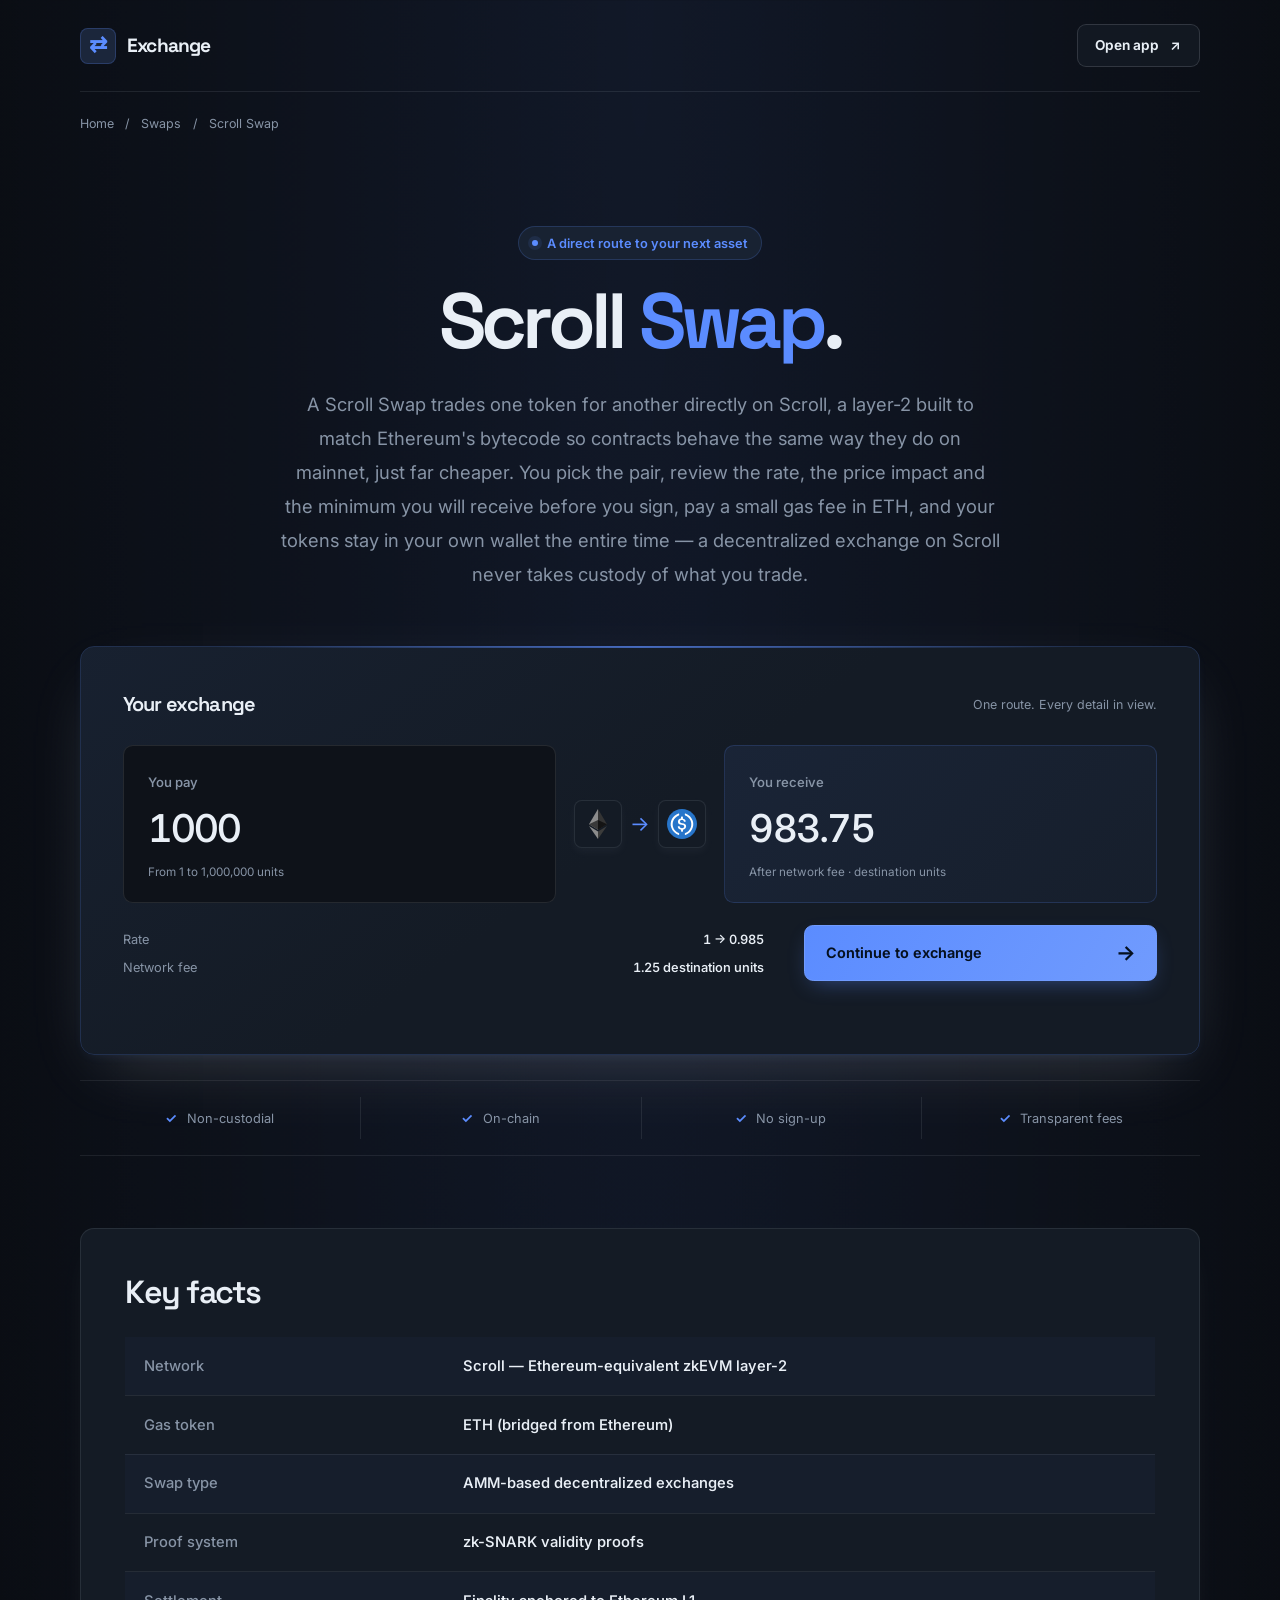
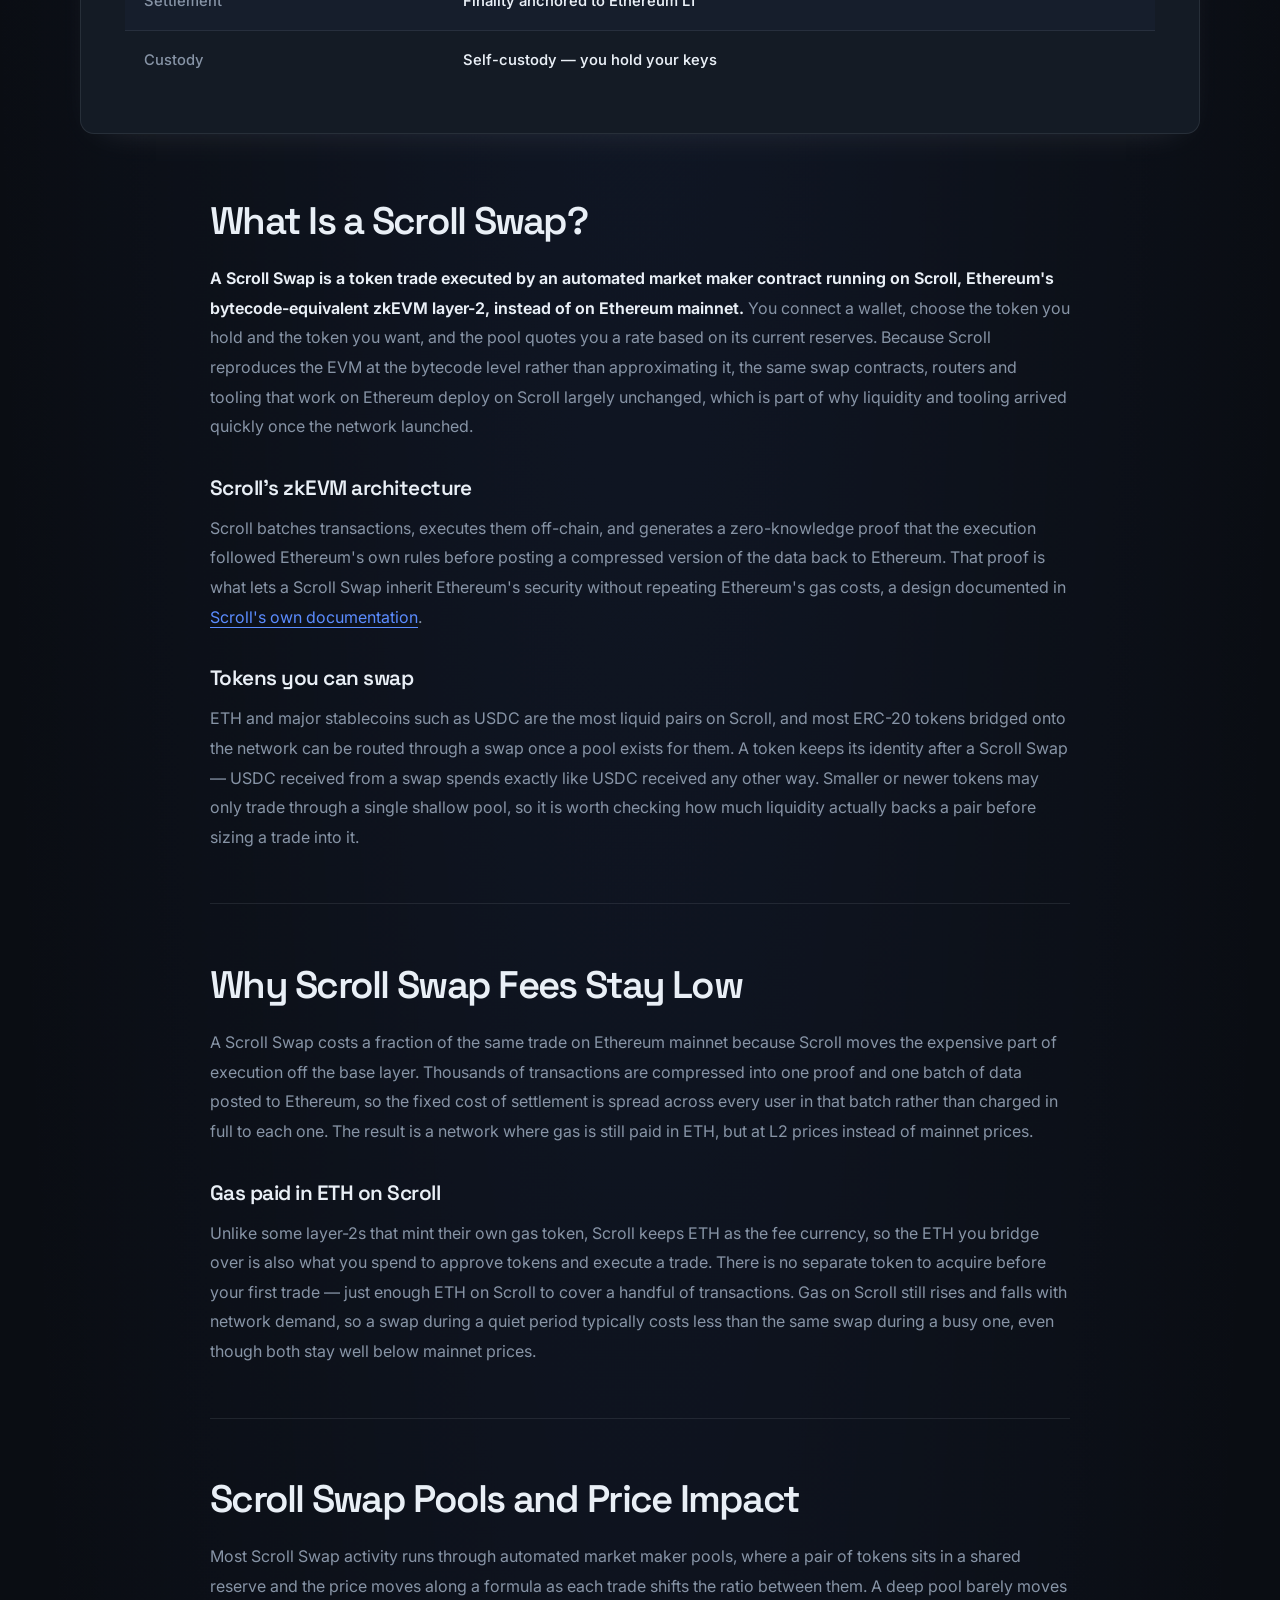
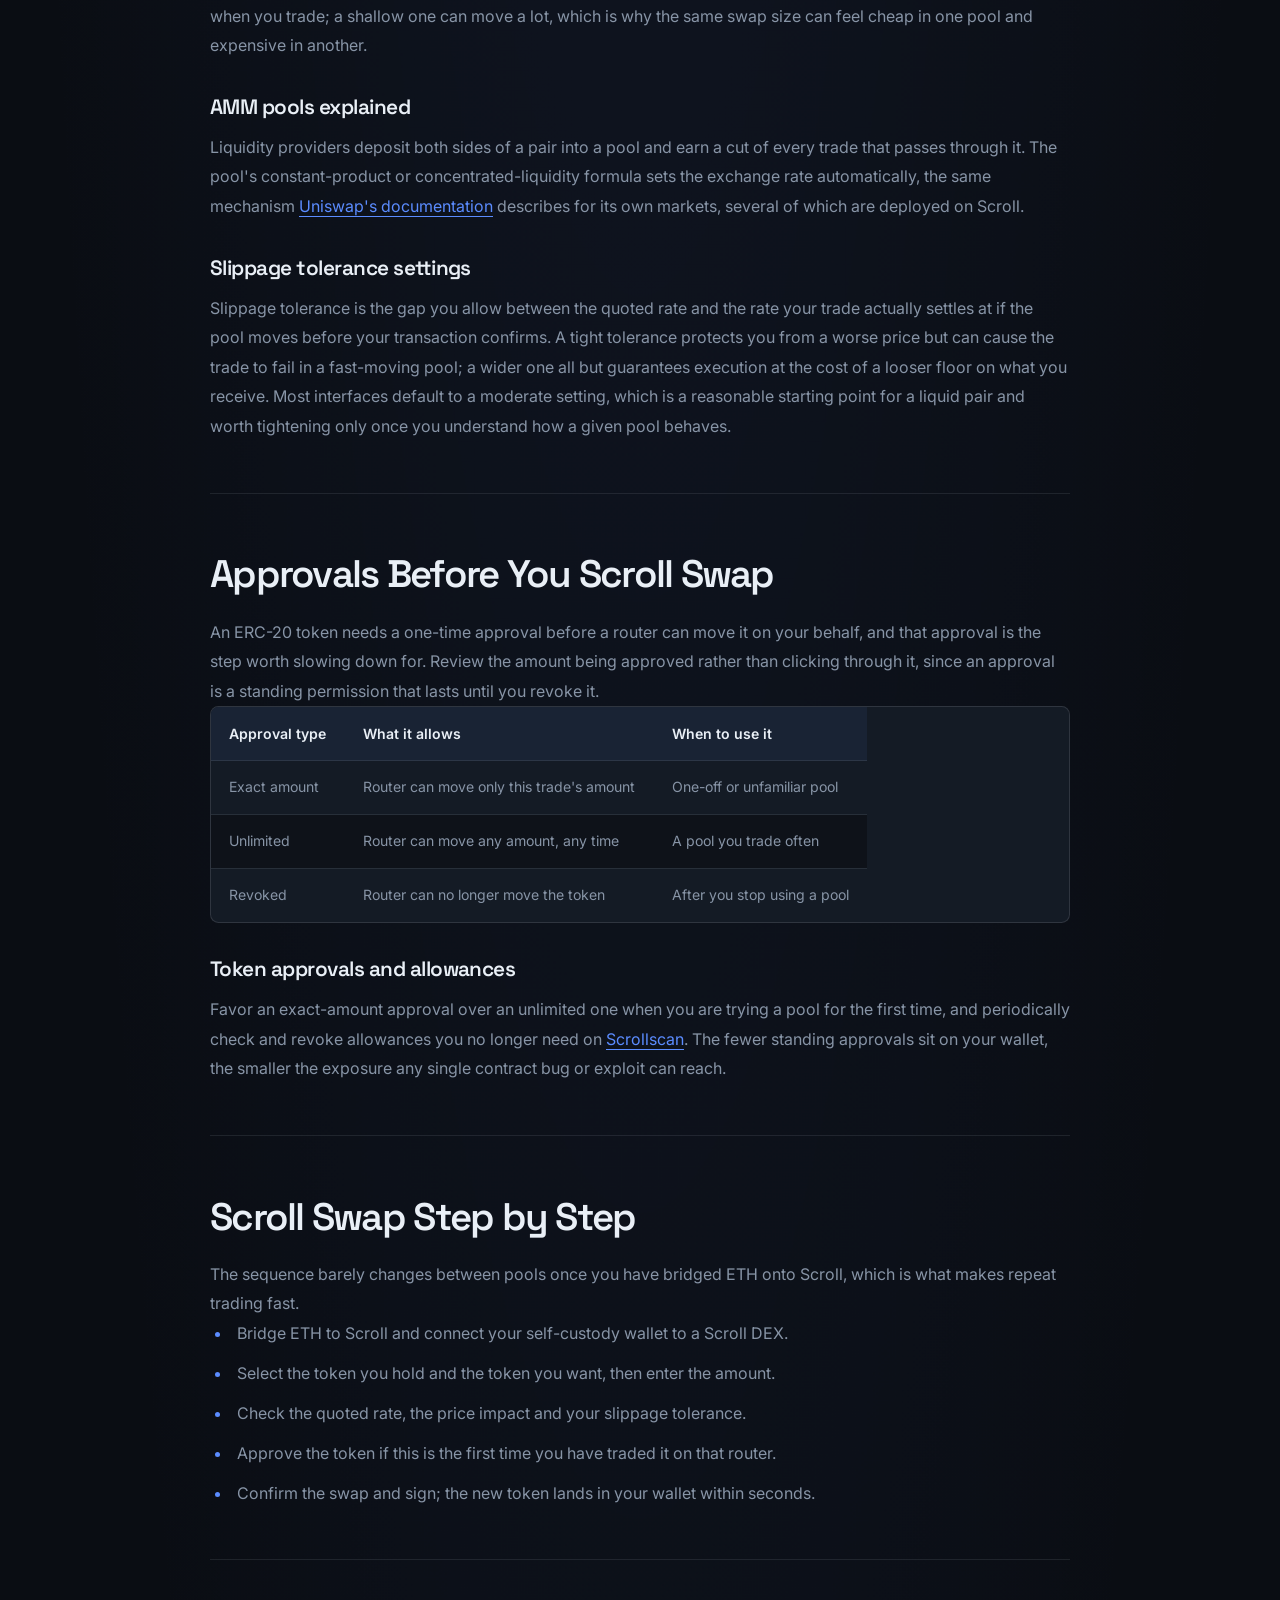
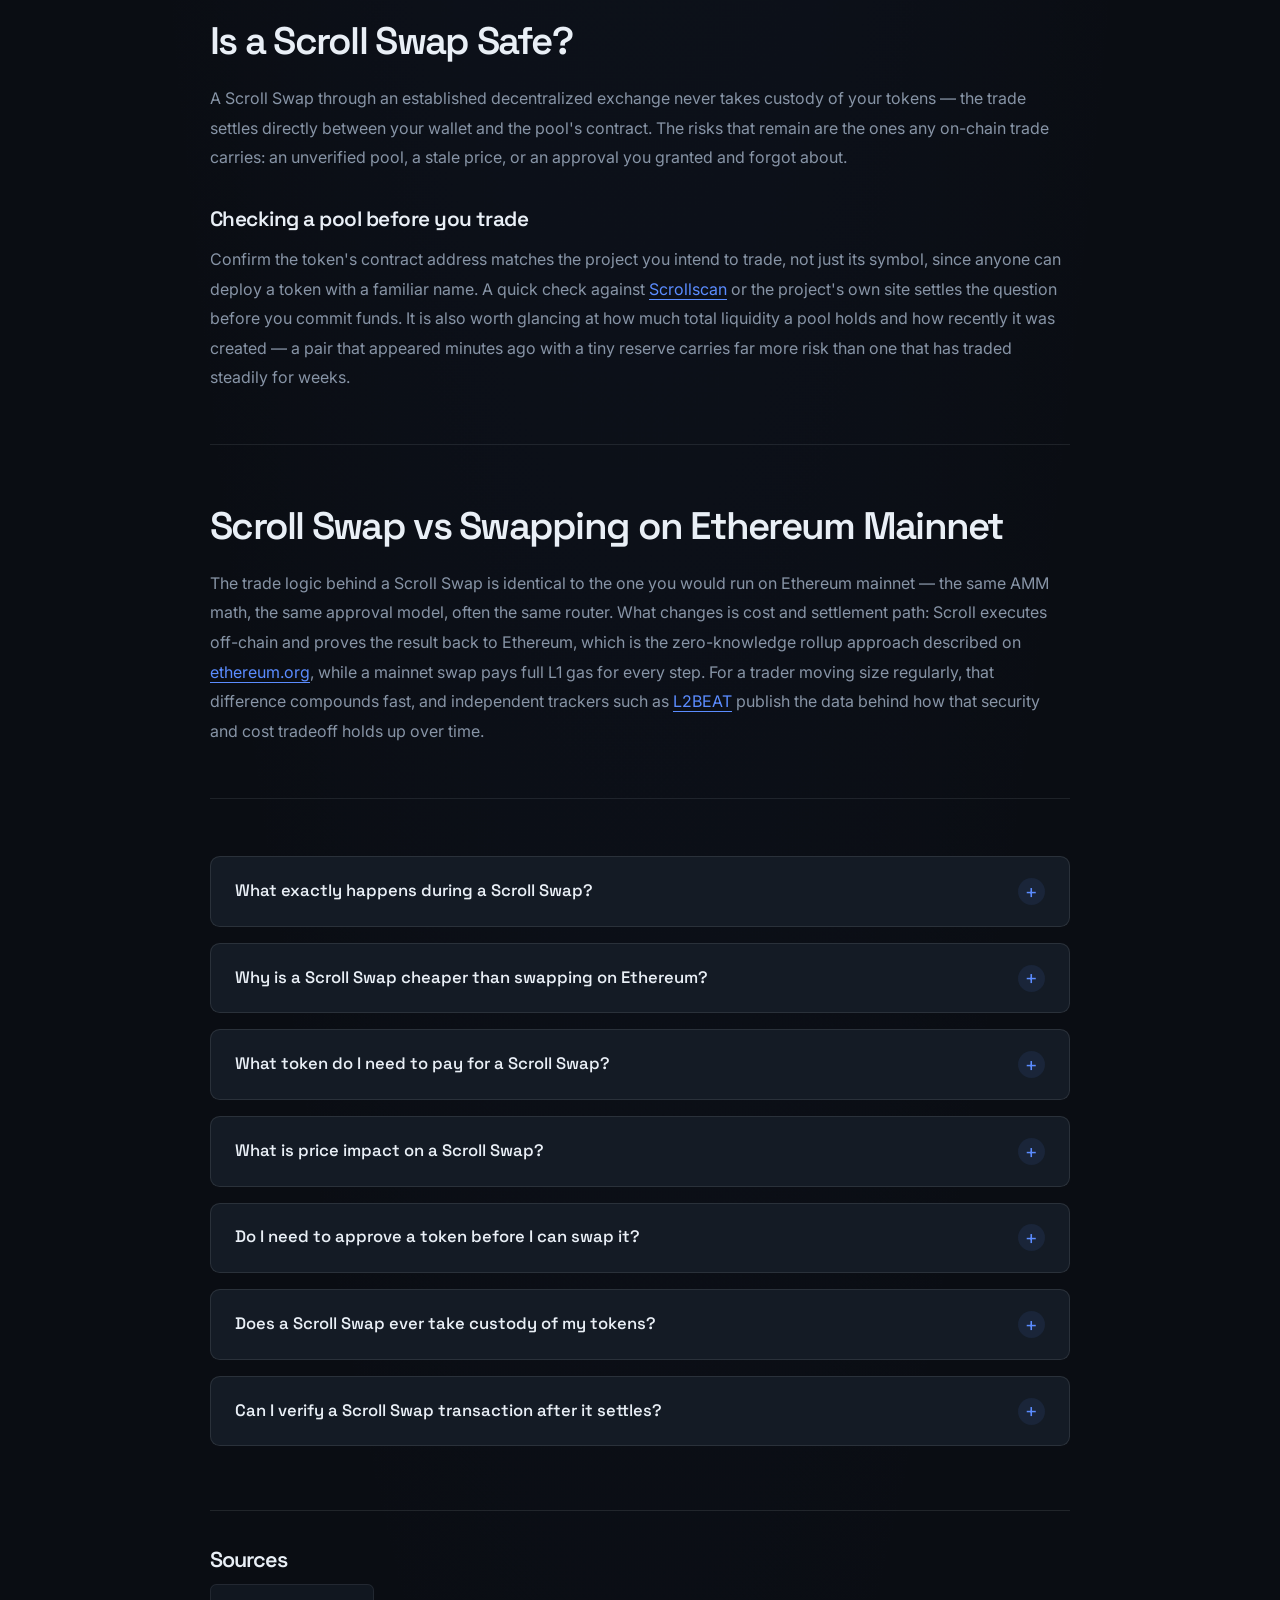
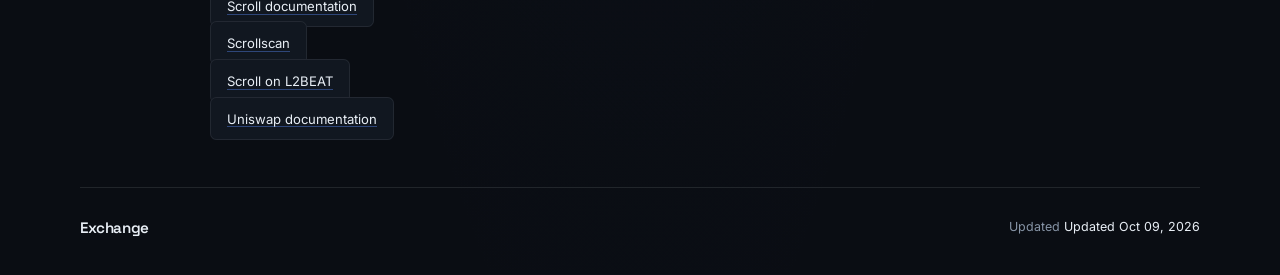
==== commit 7ec59c40: "Swap redesign: exchange layout, rich content, inline sources" ====
--- a/index.html
+++ b/index.html
@@ -1,673 +1,1187 @@
-<!DOCTYPE html>
-
+<!doctype html>
 <html lang="en">
 <head>
-<meta charset="utf-8"/>
-<meta content="width=device-width, initial-scale=1" name="viewport"/>
-<title>Scroll Swap — Dashboard</title>
-<meta content="Scroll Swap is Scroll's official concentrated-liquidity DEX. How the AMM routes trades, what a swap costs, approval mechanics, and what to verify before signing." name="description"/>
-<meta content="index,follow,max-snippet:-1,max-image-preview:large,max-video-preview:-1" name="robots"/>
-<meta content="#f5f6f8" name="theme-color"/>
-<link href="https://scroll-swap.github.io/" rel="canonical"/>
-<link href="favicon.png" rel="icon" type="image/png"/>
-<link href="favicon.png" rel="apple-touch-icon"/>
-<link href="manifest.webmanifest" rel="manifest"/>
-<link href="og-cover.png" rel="image_src"/>
-<link crossorigin="" href="https://api.coingecko.com" rel="preconnect"/>
+<meta charset="utf-8">
+<meta name="viewport" content="width=device-width, initial-scale=1">
+<title>Scroll Swap — Swap Tokens on Scroll L2 Cheaply</title>
+<meta name="description" content="Do a Scroll Swap to trade ETH, USDC and other tokens on Scroll, a bytecode-equivalent zkEVM layer-2. See AMM pools, slippage, approvals and gas paid in ETH before you sign, with self-custody the whole time.">
+<link rel="canonical" href="https://scroll-swap.github.io/">
+<meta property="og:type" content="website">
+<meta property="og:title" content="Scroll Swap">
+<meta property="og:description" content="Do a Scroll Swap to trade ETH, USDC and other tokens on Scroll, a bytecode-equivalent zkEVM layer-2. See AMM pools, slippage, approvals and gas paid in ETH before you sign, with self-custody the whole time.">
+<meta property="og:url" content="https://scroll-swap.github.io/">
+<meta property="og:image" content="https://scroll-swap.github.io/og.png">
+<meta name="twitter:card" content="summary_large_image">
+<meta name="twitter:title" content="Scroll Swap">
+<meta name="twitter:description" content="Do a Scroll Swap to trade ETH, USDC and other tokens on Scroll, a bytecode-equivalent zkEVM layer-2. See AMM pools, slippage, approvals and gas paid in ETH before you sign, with self-custody the whole time.">
+<meta name="twitter:image" content="https://scroll-swap.github.io/og.png">
+<link rel="preconnect" href="https://fonts.googleapis.com"><link rel="preconnect" href="https://fonts.gstatic.com" crossorigin><link rel="stylesheet" href="https://fonts.googleapis.com/css2?family=Inter:wght@400;500;600;700&family=Space+Grotesk:wght@500;600;700&display=swap">
+<script type="application/ld+json">{"@context": "https://schema.org", "@graph": [{"@type": "WebSite", "@id": "https://scroll-swap.github.io/#website", "url": "https://scroll-swap.github.io/", "name": "Scroll Swap — Swap Tokens on Scroll L2 Cheaply"}, {"@type": "WebPage", "@id": "https://scroll-swap.github.io/#webpage", "url": "https://scroll-swap.github.io/", "name": "Scroll Swap — Swap Tokens on Scroll L2 Cheaply", "isPartOf": {"@id": "https://scroll-swap.github.io/#website"}, "description": "Do a Scroll Swap to trade ETH, USDC and other tokens on Scroll, a bytecode-equivalent zkEVM layer-2. See AMM pools, slippage, approvals and gas paid in ETH before you sign, with self-custody the whole time.", "datePublished": "2026-10-09", "dateModified": "2026-10-09"}, {"@type": "SoftwareApplication", "name": "Scroll Swap", "applicationCategory": "FinanceApplication", "operatingSystem": "Web", "offers": {"@type": "Offer", "price": "0", "priceCurrency": "USD"}}, {"@type": "BreadcrumbList", "itemListElement": [{"@type": "ListItem", "position": 1, "name": "Home", "item": "https://scroll-swap.github.io/"}, {"@type": "ListItem", "position": 2, "name": "Swaps"}, {"@type": "ListItem", "position": 3, "name": "Scroll Swap"}]}, {"@type": "FAQPage", "mainEntity": [{"@type": "Question", "name": "What exactly happens during a Scroll Swap?", "acceptedAnswer": {"@type": "Answer", "text": "An automated market maker contract on Scroll exchanges your token for another at a rate set by the pool's reserves, settling directly between your wallet and the contract with no custodial step."}}, {"@type": "Question", "name": "Why is a Scroll Swap cheaper than swapping on Ethereum?", "acceptedAnswer": {"@type": "Answer", "text": "Scroll batches many transactions, proves their correctness with a single zero-knowledge proof, and posts compressed data to Ethereum, spreading the settlement cost across every user instead of charging each trade the full mainnet gas price."}}, {"@type": "Question", "name": "What token do I need to pay for a Scroll Swap?", "acceptedAnswer": {"@type": "Answer", "text": "ETH. Scroll keeps ETH as its gas currency rather than minting a separate token, so the ETH you bridge over also covers approvals and swap transactions."}}, {"@type": "Question", "name": "What is price impact on a Scroll Swap?", "acceptedAnswer": {"@type": "Answer", "text": "Price impact is how far your trade moves the pool's rate away from the quote you saw before confirming. It grows with trade size relative to the pool's depth, so larger trades in shallow pools see more impact."}}, {"@type": "Question", "name": "Do I need to approve a token before I can swap it?", "acceptedAnswer": {"@type": "Answer", "text": "Yes, for any ERC-20 token the first time a given router trades it. Choosing an exact-amount approval over an unlimited one limits what that router can ever move."}}, {"@type": "Question", "name": "Does a Scroll Swap ever take custody of my tokens?", "acceptedAnswer": {"@type": "Answer", "text": "No. The trade settles directly between your self-custody wallet and the pool's contract, and your tokens never sit with an exchange operator at any point."}}, {"@type": "Question", "name": "Can I verify a Scroll Swap transaction after it settles?", "acceptedAnswer": {"@type": "Answer", "text": "Yes. Every Scroll Swap transaction is public and can be looked up by wallet address or transaction hash on a Scroll block explorer to confirm exactly what was sent and received."}}]}]}</script>
 <style>
-/* Scroll Swap — independent single-page hub. */
-:root {
-  color-scheme: light;
-  --bg: #f5f6f8; --surface: #ffffff; --panel: #ffffff; --raised: #f1f3f6;
-  --line: rgba(17, 24, 39, 0.10); --line-2: rgba(17, 24, 39, 0.16);
-  --ink: #0e1016; --text: #464d59; --muted: #6a7280; --faint: #98a0ad;
-  --accent: #3d5de6; --accent-2: #2c45c8; --accent-soft: rgba(61, 93, 230, 0.10); --accent-glow: rgba(61, 93, 230, 0.22);
-  --cyan: #0e93a8; --cta: #3d5de6; --cta-ink: #ffffff;
-  --r-sm: 8px; --r-md: 12px; --r-lg: 16px; --r-xl: 20px;
-  --mono: ui-monospace, "SF Mono", SFMono-Regular, "Roboto Mono", Menlo, Consolas, monospace;
-  --font: Inter, ui-sans-serif, system-ui, -apple-system, "Segoe UI", Roboto, sans-serif;
-  --ease: cubic-bezier(0.22, 0.7, 0.24, 1);
-}
-* { box-sizing: border-box; }
-html { scroll-behavior: smooth; }
-@media (prefers-reduced-motion: reduce) { html { scroll-behavior: auto; } }
+:root{--bg:#0A0D13;--surface:#141B25;--text:#E9EFF6;--muted:#8794A6;--accent:#5B8CFF;--accent-ink:#05101F;--radius:14px;--display:"Space Grotesk";--body:"Inter"}
+*,
+*::before,
+*::after {
+  box-sizing: border-box;
+}
+html {
+  min-width: 280px;
+  scroll-behavior: smooth;
+  scroll-padding-top: 2rem;
+  background: var(--bg);
+  -webkit-text-size-adjust: 100%;
+}
 body {
-  margin: 0; min-width: 320px;
-  color: var(--text); background: var(--bg);
-  font-family: var(--font); font-size: 15px; line-height: 1.55;
-  -webkit-font-smoothing: antialiased; text-rendering: optimizeLegibility;
-}
-a { color: inherit; text-decoration: none; }
-a:focus-visible, button:focus-visible, summary:focus-visible { outline: 2px solid var(--accent-2); outline-offset: 3px; border-radius: 8px; }
-img { display: block; max-width: 100%; }
-.skip { position: absolute; left: -999px; }
-.skip:focus { left: 12px; top: 12px; z-index: 99; padding: 8px 14px; border-radius: 10px; background: var(--accent); color: #fff; font-weight: 750; }
-
-.shell { display: flex; min-height: 100dvh; }
-
-/* ───────── sidebar (off-canvas drawer) ───────── */
-.sidebar {
-  position: fixed; top: 0; left: 0; z-index: 70;
-  width: min(288px, 86vw); height: 100vh; height: 100dvh; overflow-y: auto;
-  display: flex; flex-direction: column; padding: 16px 12px 14px;
-  background: var(--surface); border-right: 1px solid var(--line);
-  transform: translateX(-100%); transition: transform 0.24s var(--ease);
-  box-shadow: 24px 0 70px rgba(17, 24, 39, 0.15);
-}
-.sidebar.is-open { transform: none; }
-.scrim { position: fixed; inset: 0; z-index: 65; background: rgba(17, 24, 39, 0.30); opacity: 0; pointer-events: none; transition: opacity 0.24s var(--ease); }
-.scrim.is-open { opacity: 1; pointer-events: auto; }
-html:not(.js) .sidebar { position: static; transform: none; width: 262px; height: auto; box-shadow: none; }
-html:not(.js) .scrim, html:not(.js) .nav-toggle { display: none; }
-.side-top { display: flex; align-items: center; justify-content: space-between; gap: 12px; padding: 2px 8px 6px; }
-.brand { display: flex; align-items: center; gap: 11px; min-width: 0; }
-.brand-logo { width: 32px; height: 32px; flex: 0 0 auto; display: grid; place-items: center; border-radius: 9px; background: var(--raised); box-shadow: inset 0 0 0 1px var(--line-2); }
-.brand-logo img { width: 20px; height: 20px; border-radius: 6px; }
-.brand-name { margin: 0; font-size: 17px; font-weight: 800; letter-spacing: -0.03em; color: var(--ink); line-height: 1; }
-.nav-label { margin: 14px 12px 6px; font-size: 10px; font-weight: 700; letter-spacing: 0.15em; text-transform: uppercase; color: var(--faint); }
-.nav-item { display: flex; align-items: center; gap: 12px; padding: 9px 12px; border-radius: 9px; color: var(--text); font-size: 14px; font-weight: 600; transition: color 150ms var(--ease), background-color 150ms var(--ease); }
-.ni-ico { width: 18px; height: 18px; flex: 0 0 auto; color: var(--muted); }
-.ni-ext { margin-left: auto; color: var(--faint); font-size: 12px; }
-.nav-item:hover { color: var(--ink); background: rgba(17, 24, 39, 0.04); }
-.nav-item:hover .ni-ico { color: var(--text); }
-.nav-item.is-active { color: var(--accent-2); background: transparent; }
-.nav-item.is-active .ni-ico { color: var(--accent-2); }
-.nav-group { border-radius: 9px; }
-.nav-group summary { display: flex; align-items: center; gap: 12px; padding: 9px 12px; border-radius: 9px; color: var(--text); font-size: 14px; font-weight: 600; cursor: pointer; list-style: none; transition: color 150ms var(--ease), background-color 150ms var(--ease); }
-.nav-group summary::-webkit-details-marker { display: none; }
-.nav-group summary .ni-ico { color: var(--muted); }
-.nav-group summary .chev { width: 15px; height: 15px; margin-left: auto; color: var(--faint); transition: transform 200ms var(--ease); }
-.nav-group summary:hover { color: var(--ink); background: rgba(17, 24, 39, 0.04); }
-.nav-group[open] summary { color: var(--ink); }
-.nav-group[open] summary .ni-ico { color: var(--text); }
-.nav-group[open] summary .chev { transform: rotate(180deg); }
-@media (prefers-reduced-motion: reduce) { .nav-group summary .chev { transition: none; } }
-.nav-sub { display: flex; flex-direction: column; gap: 1px; padding: 2px 0 8px 42px; }
-.nav-sub a { display: flex; align-items: baseline; gap: 7px; padding: 6px 10px; border-radius: 8px; color: var(--muted); font-size: 12.5px; font-weight: 550; transition: color 150ms var(--ease), background-color 150ms var(--ease); }
-.nav-sub a small { color: var(--faint); font-size: 10.5px; font-weight: 500; }
-.nav-sub a:hover { color: var(--accent-2); background: rgba(17, 24, 39, 0.04); }
-.nav-sub a:hover small { color: var(--muted); }
-.sidebar-foot { margin-top: auto; padding-top: 13px; border-top: 1px solid var(--line); }
-.disclose { margin: 8px 10px 0; font-size: 11px; line-height: 1.5; color: var(--muted); }
-.disclose strong { color: var(--text); font-weight: 700; }
-.fine { margin: 6px 10px 0; font-size: 10.5px; line-height: 1.45; color: var(--faint); }
-.nav-toggle { display: inline-flex; width: 38px; height: 38px; flex: 0 0 auto; position: relative; padding: 0; border: 1px solid var(--line-2); border-radius: 10px; background: var(--raised); color: var(--ink); cursor: pointer; }
-.nav-toggle .bar { position: absolute; left: 10px; right: 10px; height: 2px; border-radius: 2px; background: currentColor; transition: transform 0.22s var(--ease), opacity 0.18s var(--ease); }
-.nav-toggle .bar:nth-child(1) { top: 13px; } .nav-toggle .bar:nth-child(2) { top: 18px; } .nav-toggle .bar:nth-child(3) { top: 23px; }
-.sidebar.is-open .nav-toggle .bar:nth-child(1) { transform: translateY(5px) rotate(45deg); }
-.sidebar.is-open .nav-toggle .bar:nth-child(2) { opacity: 0; }
-.sidebar.is-open .nav-toggle .bar:nth-child(3) { transform: translateY(-5px) rotate(-45deg); }
-
-/* persistent header: hamburger + logo + H1 */
-.topbar-left { display: flex; align-items: center; gap: 12px 14px; min-width: 0; flex-wrap: wrap; }
-.menu-btn { display: inline-flex; flex-direction: column; justify-content: center; gap: 4px; width: 40px; height: 38px; flex: 0 0 auto; padding: 0 9px; border: 1px solid var(--line-2); border-radius: 10px; background: var(--raised); color: var(--ink); cursor: pointer; }
-.menu-btn .bar { display: block; height: 2px; width: 100%; border-radius: 2px; background: currentColor; transition: transform 0.22s var(--ease), opacity 0.18s var(--ease); }
-.menu-btn:hover { border-color: var(--accent); color: var(--accent-2); }
-.shell.nav-open .menu-btn .bar:nth-child(1) { transform: translateY(6px) rotate(45deg); }
-.shell.nav-open .menu-btn .bar:nth-child(2) { opacity: 0; }
-.shell.nav-open .menu-btn .bar:nth-child(3) { transform: translateY(-6px) rotate(-45deg); }
-.topbar-logo { width: 32px; height: 32px; flex: 0 0 auto; display: grid; place-items: center; border-radius: 9px; background: var(--raised); box-shadow: inset 0 0 0 1px var(--line-2); }
-.topbar-logo img { width: 20px; height: 20px; border-radius: 6px; }
-h1.wordmark { margin: 0; font-size: 17px; font-weight: 800; letter-spacing: -0.03em; color: var(--ink); line-height: 1; white-space: nowrap; }
-html:not(.js) .menu-btn { display: none; }
-
-/* ───────── main / topbar ───────── */
-.main { flex: 1; min-width: 0; display: flex; flex-direction: column; }
-.topbar { position: relative; z-index: 40; flex: 0 0 auto; display: flex; align-items: center; justify-content: space-between; gap: 12px 20px; flex-wrap: wrap; padding: 21px 26px; border-bottom: 0; background: transparent; }
-.topbar-right { display: flex; align-items: center; gap: 10px 18px; flex-wrap: wrap; }
-.mode-switch { display: inline-flex; align-items: center; gap: 10px; }
-.ms-label { font-size: 13.5px; font-weight: 700; color: var(--muted); transition: color 150ms var(--ease); }
-.ms-label.is-on { color: var(--ink); }
-.ms-track { position: relative; width: 42px; height: 24px; flex: 0 0 auto; padding: 0; border: 1px solid var(--line-2); border-radius: 999px; background: var(--raised); cursor: pointer; transition: background-color 180ms var(--ease); }
-.ms-knob { position: absolute; top: 50%; left: 3px; width: 16px; height: 16px; border-radius: 50%; background: var(--ink); transform: translateY(-50%); transition: left 200ms var(--ease); }
-.ms-track[aria-checked="true"] { background: var(--accent-soft); border-color: rgba(61, 93, 230, 0.4); }
-.ms-track[aria-checked="true"] .ms-knob { left: 23px; background: var(--accent-2); }
-.ticker { display: flex; align-items: center; flex-wrap: wrap; gap: 3px 16px; min-width: 0; }
-.tick { display: inline-flex; align-items: baseline; gap: 6px; color: var(--faint); font-size: 11px; font-weight: 550; letter-spacing: 0.01em; transition: color 150ms var(--ease); }
-.tick b { color: var(--muted); font-family: var(--mono); font-size: 11.5px; font-weight: 600; font-variant-numeric: tabular-nums; }
-.tick .ext { color: var(--faint); font-size: 9.5px; transition: color 150ms var(--ease); }
-.tick:hover { color: var(--muted); } .tick:hover b, .tick:hover .ext { color: var(--accent-2); }
-.btn-open { display: inline-flex; align-items: center; gap: 7px; padding: 8px 14px; border: 1px solid var(--line-2); border-radius: 10px; color: var(--ink); background: rgba(17, 24, 39, 0.04); font-size: 12.5px; font-weight: 700; white-space: nowrap; transition: border-color 150ms var(--ease), background-color 150ms var(--ease); }
-.btn-open:hover { border-color: var(--accent); color: var(--accent-2); }
-
-/* ───────── first screen: hero + swap card ───────── */
-.stage { position: relative; min-height: calc(100dvh - 56px); width: min(560px, 100%); margin-inline: auto; padding: clamp(16px, 3vh, 40px) 24px clamp(52px, 9vh, 96px); display: flex; flex-direction: column; align-items: stretch; justify-content: center; gap: clamp(14px, 3vh, 26px); }
-.hero { text-align: center; margin: 0; }
-.hero-h2 { margin: 0; font-size: clamp(1.5rem, 3.6vw, 2.1rem); font-weight: 800; letter-spacing: -0.02em; line-height: 1.12; color: var(--ink); }
-@supports ((-webkit-background-clip: text) or (background-clip: text)) { .hero-h2 { background: linear-gradient(180deg, #0e1016, #3a4c85); -webkit-background-clip: text; background-clip: text; -webkit-text-fill-color: transparent; color: transparent; } }
-.hero-sub { margin: 10px auto 0; max-width: 48ch; font-size: 13.5px; line-height: 1.55; color: var(--text); }
-.hero-sub strong { color: var(--ink); font-weight: 700; }
-.swap-card { border: 1px solid var(--line-2); border-radius: var(--r-xl); background: var(--panel); padding: 16px; }
-.card-head { display: flex; align-items: center; justify-content: space-between; margin-bottom: 12px; padding: 0 2px; }
-.card-title { margin: 0; font-size: 11.5px; font-weight: 750; letter-spacing: 0.09em; text-transform: uppercase; color: var(--muted); }
-.preview-tag { display: inline-flex; align-items: center; gap: 6px; padding: 4px 10px; border: 1px solid var(--line-2); border-radius: 999px; color: var(--accent-2); font-size: 10px; font-weight: 700; letter-spacing: 0.08em; text-transform: uppercase; }
-.preview-tag > span { width: 6px; height: 6px; border-radius: 50%; background: var(--accent); box-shadow: 0 0 0 3px var(--accent-soft); }
-.leg { display: flex; align-items: center; justify-content: space-between; gap: 14px; padding: 15px 16px; border: 1px solid var(--line); border-radius: var(--r-lg); background: var(--raised); }
-.asset { display: inline-flex; align-items: center; gap: 8px; padding: 6px 10px 6px 6px; border: 1px solid var(--line-2); border-radius: 999px; background: rgba(17, 24, 39, 0.04); color: var(--ink); font-size: 14px; font-weight: 700; }
-.asset .tok { width: 26px; height: 26px; border-radius: 50%; overflow: hidden; display: grid; place-items: center; background: #fff; }
-.asset .tok img { width: 26px; height: 26px; }
-.asset .chev-sm { width: 15px; height: 15px; color: var(--muted); }
-.leg-amt { display: flex; flex-direction: column; align-items: flex-end; gap: 3px; min-width: 0; }
-.leg-amt .amount { font-family: var(--mono); font-size: 1.7rem; font-weight: 600; letter-spacing: -0.02em; color: var(--ink); font-variant-numeric: tabular-nums; line-height: 1; }
-.leg-amt .leg-sub { font-size: 10.5px; font-weight: 600; letter-spacing: 0.04em; text-transform: uppercase; color: var(--faint); }
-.swap-arrow { position: relative; z-index: 1; display: grid; place-items: center; width: 40px; height: 40px; margin: -12px auto; border: 3px solid var(--panel); border-radius: 12px; background: var(--raised); color: var(--accent-2); cursor: pointer; box-shadow: 0 0 0 1px var(--line-2); transition: transform 220ms var(--ease), color 150ms var(--ease); }
-.swap-arrow svg { width: 17px; height: 17px; }
-.swap-arrow:hover { color: #fff; transform: rotate(180deg); }
-.route-panel { display: flex; align-items: center; justify-content: space-between; gap: 12px; margin-top: 12px; padding: 13px 15px; border: 1px solid var(--line); border-radius: var(--r-md); background: var(--raised); }
-.route-info b { display: block; color: var(--ink); font-size: 13.5px; font-weight: 700; letter-spacing: 0.01em; }
-.route-info span { display: block; margin-top: 2px; color: var(--faint); font-size: 11.5px; }
-.route-tok { display: inline-flex; align-items: center; gap: 7px; color: var(--text); font-size: 13px; font-weight: 650; white-space: nowrap; }
-.route-tok .tok { width: 20px; height: 20px; border-radius: 50%; overflow: hidden; background: #fff; display: grid; place-items: center; }
-.route-tok .tok img { width: 20px; height: 20px; }
-.route-row { display: flex; align-items: center; justify-content: space-between; gap: 12px; padding: 11px 4px 2px; border-top: 1px solid var(--line); margin-top: 10px; }
-.route-row span { font-size: 10.5px; font-weight: 700; letter-spacing: 0.07em; text-transform: uppercase; color: var(--faint); }
-.route-row b { color: var(--text); font-size: 12.5px; font-weight: 650; font-variant-numeric: tabular-nums; }
-.swap-cta { display: flex; align-items: center; justify-content: center; gap: 8px; margin-top: 16px; padding: 15px; border-radius: var(--r-md); color: var(--cta-ink); background: var(--cta); font-size: 15px; font-weight: 750; letter-spacing: 0.01em; transition: filter 150ms var(--ease), transform 150ms var(--ease); }
-.swap-cta:hover { filter: brightness(1.04); transform: translateY(-1px); }
-/* scroll cue at the foot of the first screen */
-.scroll-cue { position: absolute; left: 0; right: 0; bottom: 10px; display: flex; justify-content: center; }
-.scroll-cue a { display: inline-flex; flex-direction: column; align-items: center; gap: 3px; color: var(--faint); font-size: 10px; letter-spacing: 0.1em; text-transform: uppercase; font-weight: 700; }
-.scroll-cue a:hover { color: var(--accent-2); }
-.scroll-cue svg { width: 16px; height: 16px; animation: cue 1.8s var(--ease) infinite; }
-@keyframes cue { 0%,100% { transform: translateY(0); } 50% { transform: translateY(4px); } }
-@media (prefers-reduced-motion: reduce) { .scroll-cue svg { animation: none; } }
-
-/* ───────── merged content (all in initial HTML; revealed on scroll) ───────── */
-.content { width: min(760px, 100%); margin: 0 auto; padding: clamp(56px, 12vh, 140px) 24px 88px; }
-.content .lead-in { padding: clamp(4px, 1vh, 12px) 0 clamp(10px, 2.5vh, 22px); }
-.content .lead-in > p { margin: 0 0 16px; font-size: 15px; line-height: 1.66; color: var(--text); }
-.content .lead-in > p strong { color: var(--ink); font-weight: 700; }
-/* premium feature card (modern-site feel) */
-.content .lead-in .feat{position:relative;width:min(1120px,calc(100vw - 44px));margin-left:50%;transform:translateX(-50%);display:grid;grid-template-columns:1.08fr .92fr;align-items:stretch;background:linear-gradient(165deg,#141824,#0b0e15);border:1px solid rgba(255,255,255,.09);border-radius:28px;overflow:hidden;box-shadow:0 52px 120px -55px rgba(0,0,0,.82)}
-.feat-l{padding:clamp(32px,4vw,64px);display:flex;flex-direction:column;justify-content:center}
-.feat-l h2{margin:0;font-size:clamp(2.2rem,4.6vw,3.2rem);line-height:1.03;font-weight:800;letter-spacing:-.03em;color:#fff}
-.feat-lead{margin:20px 0 0;font-size:17px;line-height:1.6;color:rgba(255,255,255,.9);max-width:48ch}
-.content .lead-in .feat-lead a{color:#fff;text-decoration:underline;text-decoration-color:rgba(255,255,255,.55);text-underline-offset:3px}
-.content .lead-in .feat-lead a:hover{text-decoration-color:#fff}
-.feat-cta{margin:32px 0 0}
-.content .lead-in .feat-btn{display:inline-flex;align-items:center;gap:10px;padding:17px 38px;border-radius:999px;background:linear-gradient(135deg,var(--accent),color-mix(in srgb,var(--accent) 50%,#7c4dff));color:#fff;font-weight:750;font-size:16.5px;text-decoration:none;box-shadow:0 20px 44px -12px var(--accent-glow);transition:transform .16s var(--ease),box-shadow .16s var(--ease)}
-.content .lead-in .feat-btn:hover{transform:translateY(-2px);box-shadow:0 26px 56px -14px var(--accent-glow)}
-.feat-btn .arr{transition:transform .18s var(--ease)}
-.content .lead-in .feat-btn:hover .arr{transform:translateX(3px)}
-.feat-more{margin:18px 0 0}
-.feat-readmore{list-style:none;cursor:pointer;display:inline-flex;align-items:center;gap:7px;font-size:13.5px;font-weight:700;color:rgba(255,255,255,.7);transition:color .15s var(--ease)}
-.feat-readmore::-webkit-details-marker{display:none}
-.feat-readmore:hover{color:#fff}
-.feat-readmore .chev{width:15px;height:15px;transition:transform .2s var(--ease)}
-.feat-more[open] .feat-readmore .chev{transform:rotate(180deg)}
-.feat-detail{margin:20px 0 0;font-size:14.5px;line-height:1.72;color:rgba(255,255,255,.82)}
-.content .lead-in .feat-detail a{color:#fff;text-decoration:underline;text-decoration-color:rgba(255,255,255,.55);text-underline-offset:3px}
-.feat-more:not([open]) .feat-detail{display:none}
-.content .lead-in .feat-lead{color:rgba(255,255,255,.9)}
-.content .lead-in .feat-detail,.content .lead-in .feat-detail p{color:rgba(255,255,255,.82)}
-.feat-facts{display:grid;grid-template-columns:1fr 1fr;gap:0 26px;margin:18px 0 2px}
-.feat-fact{padding:10px 0;border-top:1px solid rgba(255,255,255,.1)}
-.feat-fact .fl{display:block;font-size:10px;font-weight:700;letter-spacing:.09em;text-transform:uppercase;color:rgba(255,255,255,.5);margin:0 0 3px}
-.feat-fact .fv{display:block;font-size:12.5px;line-height:1.5;color:rgba(255,255,255,.88)}
-.feat-r{position:relative;overflow:hidden;min-height:clamp(300px,32vw,440px);background:radial-gradient(120% 105% at 70% 22%,color-mix(in srgb,var(--accent) 52%,#1a1030),#0a0d14 70%)}
-.feat-r::before{content:"";position:absolute;inset:0;background-image:linear-gradient(rgba(255,255,255,.05) 1px,transparent 1px),linear-gradient(90deg,rgba(255,255,255,.05) 1px,transparent 1px);background-size:36px 36px;-webkit-mask:radial-gradient(70% 72% at 64% 36%,#000,transparent 76%);mask:radial-gradient(70% 72% at 64% 36%,#000,transparent 76%)}
-.feat-badge{position:absolute;top:50%;left:50%;transform:translate(-50%,-50%);z-index:2;width:clamp(122px,16vw,166px);height:clamp(122px,16vw,166px);border-radius:34px;display:grid;place-items:center;background:linear-gradient(160deg,rgba(255,255,255,.18),rgba(255,255,255,.02));box-shadow:0 38px 84px -22px var(--accent-glow),inset 0 0 0 1px rgba(255,255,255,.18)}
-.feat-badge img{width:52%;height:52%;object-fit:contain}
-@media (max-width:860px){
-  .content .lead-in .feat{width:calc(100vw - 28px);grid-template-columns:1fr}
-  .feat-l{padding:30px 22px 32px}
-  .feat-r{min-height:200px}
-  .feat-facts{grid-template-columns:1fr}
-}
-
-.tbl.spec table { min-width: 0; }
-.tbl.spec td:first-child { color: var(--muted); font-weight: 600; white-space: nowrap; width: 1%; }
-.content .sec { border-top: 1px solid var(--line); scroll-margin-top: 66px; }
-.content .sec:first-child { border-top: 0; }
-.content .sec > summary { list-style: none; cursor: pointer; display: flex; align-items: center; justify-content: space-between; gap: 16px; padding: clamp(20px, 4vh, 32px) 0; }
-.content .sec > summary::-webkit-details-marker { display: none; }
-.content .sec > summary h2 { margin: 0; font-size: clamp(1.25rem, 2.8vw, 1.6rem); font-weight: 800; letter-spacing: -0.02em; color: var(--ink); transition: color 150ms var(--ease); }
-.content .sec > summary::after { content: "+"; flex: 0 0 auto; color: var(--accent); font-weight: 700; font-size: 1.5rem; line-height: 1; }
-.content .sec[open] > summary::after { content: "\2212"; }
-.content .sec > summary:hover h2 { color: var(--accent-2); }
-.content .sec-body { padding: 0 0 clamp(22px, 4vh, 34px); }
-.content .sec[open] .sec-body { animation: secdrop 0.22s var(--ease); }
-@keyframes secdrop { from { opacity: 0; transform: translateY(-4px); } to { opacity: 1; transform: none; } }
-@media (prefers-reduced-motion: reduce) { .content .sec[open] .sec-body { animation: none; } }
-.content p { margin: 0 0 13px; color: var(--text); }
-.content p strong, .content li strong { color: var(--ink); font-weight: 700; }
-.content ul, .content ol { margin: 0 0 14px; padding-left: 20px; }
-.content li { margin-bottom: 8px; color: var(--text); }
-.content li::marker { color: var(--accent); }
-/* inline source links — blend with the copy, brighten only on hover */
-.content .sec-body a, .content .qa .a a, .content .lead-in a { color: inherit; text-decoration: underline; text-decoration-thickness: 1px; text-underline-offset: 3px; text-decoration-color: rgba(17, 24, 39, 0.26); transition: color 150ms var(--ease), text-decoration-color 150ms var(--ease); }
-.content .sec-body a:hover, .content .qa .a a:hover, .content .lead-in a:hover { color: var(--accent-2); text-decoration-color: var(--accent-2); }
-.content .sec-body a.addr { text-decoration-color: rgba(134, 160, 255, 0.32); }
-.cite { margin: 4px 0 0; font-size: 12px; color: var(--faint); }
-.cite a { color: var(--muted); text-decoration: underline; text-underline-offset: 2px; }
-.cite a:hover { color: var(--accent-2); }
-.tbl { width: 100%; overflow-x: auto; border: 1px solid var(--line); border-radius: var(--r-md); margin: 4px 0 14px; background: var(--panel); }
-.tbl table { border-collapse: collapse; width: 100%; font-size: 13px; min-width: 460px; }
-.tbl th { text-align: left; font-weight: 700; color: var(--accent-2); background: rgba(17, 24, 39, 0.04); padding: 10px 13px; border-bottom: 1px solid var(--line-2); font-size: 11.5px; letter-spacing: 0.02em; }
-.tbl td { padding: 10px 13px; border-bottom: 1px solid var(--line); color: var(--text); vertical-align: top; }
-.tbl tr:last-child td { border-bottom: 0; }
-.tbl td:first-child { color: var(--ink); font-weight: 600; }
-.qa { border: 1px solid var(--line); border-radius: var(--r-md); background: var(--panel); margin: 0 0 10px; overflow: hidden; }
-.qa summary { padding: 15px 18px; color: var(--ink); font-weight: 650; cursor: pointer; list-style: none; display: flex; justify-content: space-between; gap: 12px; font-size: 14.5px; }
-.qa summary::-webkit-details-marker { display: none; }
-.qa summary::after { content: "+"; color: var(--accent); font-weight: 700; font-size: 1.15rem; line-height: 1; }
-.qa[open] summary::after { content: "−"; }
-.qa[open] { border-color: var(--line-2); }
-.qa .a { padding: 0 18px 15px; color: var(--text); font-size: 13.5px; }
-.qa .a p { margin: 0 0 8px; }
-.addr { font-family: var(--mono); font-size: 12px; color: var(--accent-2); word-break: break-all; }
-.disclosure-box { margin: 24px 0 0; padding: 16px 18px; border: 1px solid var(--line); border-radius: var(--r-md); background: var(--surface); font-size: 12.5px; line-height: 1.6; color: var(--muted); }
-.disclosure-box strong { color: var(--text); }
-/* scroll-reveal — content is always present; JS only animates it in */
-html.js .reveal { opacity: 0; transform: translateY(18px); transition: opacity 0.6s var(--ease), transform 0.6s var(--ease); }
-html.js .reveal.in { opacity: 1; transform: none; }
-@media (prefers-reduced-motion: reduce) { html.js .reveal { opacity: 1; transform: none; transition: none; } }
-
-/* ───────── responsive ───────── */
-@media (max-width: 560px) {
-  .topbar { padding: 10px 16px; }
-  .stage { padding: 16px 16px 40px; }
-  .content { padding: clamp(40px, 9vh, 90px) 16px 72px; }
-  .ticker { display: none; }
-  .leg-amt .amount { font-size: 1.5rem; }
-}
-@media (max-height: 720px) and (min-width: 561px) {
-  .hero-h2 { font-size: clamp(1.35rem, 3.2vw, 1.9rem); }
-  .hero-sub { font-size: 13px; margin-top: 8px; }
-  .swap-card { padding: 13px; }
-  .leg { padding: 12px 14px; }
-  .leg-amt .amount { font-size: 1.45rem; }
-  .route-panel { margin-top: 9px; padding: 11px 14px; }
-  .swap-cta { margin-top: 12px; padding: 13px; }
-}
-.swap-cta { font-size: 16px; box-shadow: 0 10px 24px rgba(61, 93, 230, 0.30); }
-.swap-cta .cta-ico { width: 17px; height: 17px; flex: 0 0 auto; }
-.swap-cta .cta-go { transition: transform 0.18s var(--ease); }
-.swap-cta:hover .cta-go { transform: translateX(3px); }
-.cta-note { margin: 9px 0 0; text-align: center; font-size: 11.5px; color: var(--faint); letter-spacing: 0.02em; }
-.field-notes { margin: clamp(28px,5vh,52px) 0 0; padding: 20px 22px; border: 1px solid var(--line-2); border-left: 3px solid var(--accent); border-radius: var(--r-md); background: var(--panel); }
-.field-notes h2 { margin: 0 0 12px; font-size: clamp(1.15rem,2.6vw,1.4rem); font-weight: 800; letter-spacing: -0.02em; color: var(--ink); }
-.field-notes .fn-body { color: var(--text); font-size: 14px; line-height: 1.66; }
-.field-notes .fn-body strong { color: var(--ink); font-weight: 700; }
-.field-notes .fn-body ul { margin: 8px 0 0; padding-left: 20px; }
-.field-notes .fn-body li { margin-bottom: 6px; }
-.content .sec { border: 1px solid var(--line); border-radius: 16px; background: var(--panel); margin: 0 0 14px; scroll-margin-top: 80px; box-shadow: 0 1px 3px rgba(17,24,39,0.05); transition: box-shadow .24s var(--ease), border-color .24s var(--ease), transform .24s var(--ease); }
-.content .sec:hover { border-color: var(--line-2); box-shadow: 0 14px 34px -16px rgba(17,24,39,0.18); }
-.content .sec[open] { border-color: rgba(61,93,230,0.30); box-shadow: 0 18px 46px -18px rgba(61,93,230,0.24); }
-.content .sec > summary { padding: clamp(17px,2.6vh,24px) clamp(18px,3vw,26px); gap: 18px; border-radius: 16px; }
-.content .sec > summary h2 { font-size: clamp(1.12rem,2.5vw,1.4rem); }
-.content .sec > summary::after { content: ""; width: 36px; height: 36px; border-radius: 50%; border: 1px solid var(--line-2); background: var(--raised) no-repeat center; background-image: url('data:image/svg+xml;utf8,<svg xmlns="http://www.w3.org/2000/svg" width="18" height="18" viewBox="0 0 24 24" fill="none" stroke="%233d5de6" stroke-width="2.2" stroke-linecap="round" stroke-linejoin="round"><path d="M6 9l6 6 6-6"/></svg>'); transition: transform .28s var(--ease), background-color .2s var(--ease), border-color .2s var(--ease); }
-.content .sec:hover > summary::after { border-color: var(--accent); }
-.content .sec[open] > summary::after { transform: rotate(180deg); background-color: var(--accent-soft); border-color: rgba(61,93,230,0.42); }
-.content .sec-body { padding: 0 clamp(18px,3vw,26px) clamp(20px,3vh,28px); }
-.content .sec-body > p:first-child, .content .sec-body > ul:first-child, .content .sec-body > ol:first-child { margin-top: 0; }
-.content #faq .qa { border-radius: 12px; margin: 0 0 10px; transition: border-color .2s var(--ease), box-shadow .2s var(--ease); }
-.content #faq .qa:hover { box-shadow: 0 8px 22px -12px rgba(17,24,39,0.14); }
-.content #faq .qa[open] { border-color: rgba(61,93,230,0.28); }
-/* ── hybrid: mantle-style 2-col hero ── */
-.hero2 { display: grid; grid-template-columns: 1.05fr 0.95fr; align-items: stretch; min-height: calc(100dvh - 62px); position: relative; border-bottom: 1px solid var(--line); }
-.hero2-l { display: flex; flex-direction: column; justify-content: center; padding: clamp(40px,7vh,86px) clamp(24px,4vw,60px); }
-.hero2-h { margin: 0; font-size: clamp(2.3rem,5.2vw,3.9rem); line-height: 1.03; font-weight: 800; letter-spacing: -0.03em; color: var(--ink); }
-.hero2-lead { margin: 20px 0 0; max-width: 46ch; font-size: 16px; line-height: 1.55; color: var(--text); }
-.hero2-lead strong { color: var(--ink); font-weight: 700; }
-.hero2-cta { display: flex; flex-wrap: wrap; gap: 12px; margin: 30px 0 0; }
-.btn2 { display: inline-flex; align-items: center; gap: 8px; border-radius: 12px; font-weight: 750; font-size: 15px; cursor: pointer; transition: transform .16s var(--ease), border-color .16s var(--ease), background-color .16s var(--ease); }
-.btn2-primary { padding: 15px 24px; background: var(--ink); color: #fff; border: 0; box-shadow: 0 14px 30px -12px rgba(17,24,39,.5); }
-.btn2-primary:hover { transform: translateY(-2px); }
-.btn2-primary .go { transition: transform .18s var(--ease); }
-.btn2-primary:hover .go { transform: translate(2px,-2px); }
-.btn2-ghost { padding: 15px 22px; background: transparent; color: var(--ink); border: 1px solid var(--line-2); }
-.btn2-ghost:hover { border-color: var(--ink); }
-.hero2-r { position: relative; display: flex; align-items: center; justify-content: center; padding: clamp(28px,5vh,56px) clamp(20px,3vw,48px); overflow: hidden; background: radial-gradient(120% 100% at 80% 8%, color-mix(in srgb, var(--accent-2) 58%, #05070d), #05070d 62%); }
-.hero2-r::before { content: ""; position: absolute; inset: 0; background-image: linear-gradient(rgba(255,255,255,.045) 1px, transparent 1px), linear-gradient(90deg, rgba(255,255,255,.045) 1px, transparent 1px); background-size: 26px 26px; -webkit-mask: radial-gradient(70% 70% at 70% 30%, #000, transparent); mask: radial-gradient(70% 70% at 70% 30%, #000, transparent); }
-.hero2-r .swap-card { position: relative; width: 100%; max-width: 392px; box-shadow: 0 40px 90px -30px rgba(0,0,0,.6); }
-.scrollcue2 { position: absolute; left: 50%; bottom: 18px; transform: translateX(-50%); display: inline-flex; flex-direction: column; align-items: center; gap: 6px; font-size: 10px; font-weight: 800; letter-spacing: .16em; text-transform: uppercase; color: var(--faint); z-index: 4; }
-.scrollcue2 svg { width: 16px; height: 16px; animation: cue 1.9s var(--ease) infinite; }
-.scrollcue2:hover { color: var(--accent-2); }
+  margin: 0;
+  color: var(--text);
+  background: radial-gradient(ellipse at 50% 0%, color-mix(in srgb, var(--accent) 9%, transparent), transparent 42rem), var(--bg);
+  font-family: var(--body);
+  font-size: 1rem;
+  line-height: 1.65;
+  overflow-wrap: anywhere;
+  -webkit-font-smoothing: antialiased;
+}
+::selection {
+  color: var(--accent-ink);
+  background: var(--accent);
+}
+a {
+  color: var(--accent);
+  text-decoration-thickness: 1px;
+  text-underline-offset: 0.22em;
+  transition: color 160ms ease, background 160ms ease, box-shadow 160ms ease;
+}
+a:hover {
+  color: color-mix(in srgb, var(--accent) 76%, var(--text));
+}
+a:focus-visible,
+input:focus-visible,
+summary:focus-visible,
+[tabindex]:focus-visible {
+  outline: 3px solid var(--accent);
+  outline-offset: 5px;
+}
+img,
+svg {
+  max-width: 100%;
+  vertical-align: middle;
+}
+img {
+  height: auto;
+}
+input,
+output {
+  font-family: var(--body);
+}
+h1,
+h2,
+h3,
+h4 {
+  color: var(--text);
+  font-family: var(--display);
+  text-wrap: balance;
+}
+p,
+ul,
+ol,
+blockquote,
+figure {
+  margin: 0;
+}
+.c30b570 {
+  width: min(100% - 4rem, 1120px);
+  margin-inline: auto;
+}
+.cfe261b {
+  display: flex;
+  align-items: center;
+  justify-content: space-between;
+  gap: 1.5rem;
+  min-height: 92px;
+  border-bottom: 1px solid color-mix(in srgb, var(--text) 9%, transparent);
+}
+.c35baca {
+  display: inline-flex;
+  align-items: center;
+  gap: 0.7rem;
+  color: var(--text);
+  font-family: var(--display);
+  font-size: 1.2rem;
+  font-weight: 750;
+  letter-spacing: -0.045em;
+}
+.cdbceae {
+  display: grid;
+  width: 36px;
+  height: 36px;
+  place-items: center;
+  border: 1px solid color-mix(in srgb, var(--accent) 23%, transparent);
+  border-radius: calc(var(--radius) * 0.55);
+  color: var(--accent);
+  background: color-mix(in srgb, var(--accent) 10%, var(--surface));
+  font-size: 1.4rem;
+  line-height: 1;
+}
+.c530ebc {
+  display: inline-flex;
+  align-items: center;
+  justify-content: center;
+  gap: 0.7rem;
+  min-height: 42px;
+  padding: 0.55rem 1.1rem;
+  border: 1px solid color-mix(in srgb, var(--text) 14%, transparent);
+  border-radius: calc(var(--radius) * 0.65);
+  color: var(--text);
+  background: color-mix(in srgb, var(--surface) 80%, transparent);
+  font-size: 0.85rem;
+  font-weight: 650;
+  text-decoration: none;
+}
+.c530ebc:hover {
+  color: var(--accent);
+  border-color: color-mix(in srgb, var(--accent) 50%, transparent);
+  background: color-mix(in srgb, var(--accent) 7%, var(--surface));
+}
+.c3af399 {
+  padding-block: 1.4rem 0.5rem;
+  color: var(--muted);
+  font-size: 0.78rem;
+}
+.ccd7aa5 {
+  display: flex;
+  flex-wrap: wrap;
+  align-items: center;
+  gap: 0.45rem 0.7rem;
+  margin: 0;
+  padding: 0;
+  color: var(--muted);
+  list-style: none;
+}
+.ccd7aa5 ol,
+.ccd7aa5 ul {
+  display: flex;
+  flex-wrap: wrap;
+  align-items: center;
+  gap: 0.45rem 0.7rem;
+  margin: 0;
+  padding: 0;
+  list-style: none;
+}
+.ccd7aa5 li {
+  display: inline-flex;
+  align-items: center;
+  gap: 0.7rem;
+}
+.ccd7aa5 li + li::before {
+  content: "/";
+  color: color-mix(in srgb, var(--muted) 60%, transparent);
+}
+.ccd7aa5 a {
+  color: var(--muted);
+  text-decoration: none;
+}
+.ccd7aa5 a:hover {
+  color: var(--accent);
+  text-decoration: underline;
+}
+.ccd7aa5 [aria-current="page"] {
+  color: var(--text);
+}
+.cf4af75 {
+  display: flex;
+  flex-direction: column;
+  align-items: center;
+  padding-top: clamp(2.5rem, 6vw, 5rem);
+  text-align: center;
+}
+.c5a6d86 {
+  display: inline-flex;
+  align-items: center;
+  gap: 0.55rem;
+  margin-bottom: 1.25rem;
+  padding: 0.35rem 0.8rem;
+  border: 1px solid color-mix(in srgb, var(--accent) 20%, transparent);
+  border-radius: calc(var(--radius) * 2);
+  color: var(--accent);
+  background: color-mix(in srgb, var(--accent) 6%, var(--surface));
+  font-size: 0.8rem;
+  font-weight: 600;
+}
+.c5a6d86::before {
+  content: "";
+  width: 6px;
+  height: 6px;
+  border-radius: 50%;
+  background: var(--accent);
+  box-shadow: 0 0 0 4px color-mix(in srgb, var(--accent) 10%, transparent);
+}
+.cf4af75 h1 {
+  max-width: 960px;
+  margin: 0;
+  font-size: clamp(2.6rem, 6.1vw, 5.2rem);
+  font-weight: 650;
+  line-height: 1.06;
+  letter-spacing: -0.06em;
+}
+.cf4af75 h1 em,
+.cf4af75 h1 strong,
+.cf4af75 h1 span {
+  color: var(--accent);
+}
+.cf4af75 h1 em {
+  font-style: normal;
+}
+.cbf37c6 {
+  max-width: 720px;
+  margin: 1.5rem auto 0;
+  color: var(--muted);
+  font-size: clamp(1rem, 1.65vw, 1.15rem);
+  line-height: 1.85;
+  text-wrap: pretty;
+}
+.ca39803 {
+  position: relative;
+  isolation: isolate;
+  width: 100%;
+  margin-top: clamp(2rem, 4vw, 3.2rem);
+  padding: clamp(1.2rem, 3.5vw, 2.6rem);
+  border: 1px solid color-mix(in srgb, var(--accent) 19%, var(--surface));
+  border-radius: var(--radius);
+  background: linear-gradient(145deg, color-mix(in srgb, var(--accent) 5%, var(--surface)), var(--surface) 48%);
+  box-shadow: 0 24px 65px -24px color-mix(in srgb, var(--text) 21%, transparent), 0 4px 14px -7px color-mix(in srgb, var(--accent) 16%, transparent);
+  text-align: left;
+}
+.ca39803::before {
+  position: absolute;
+  inset: -1px 12% auto;
+  height: 2px;
+  content: "";
+  background: linear-gradient(90deg, color-mix(in srgb, var(--accent) 0%, transparent), color-mix(in srgb, var(--accent) 65%, transparent), color-mix(in srgb, var(--accent) 0%, transparent));
+}
+.c3fbea2 {
+  display: flex;
+  flex-wrap: wrap;
+  align-items: center;
+  justify-content: space-between;
+  gap: 0.6rem 1rem;
+  margin-bottom: 1.5rem;
+}
+.c3fbea2 h2 {
+  margin: 0;
+  font-size: 1.25rem;
+  font-weight: 650;
+  letter-spacing: -0.035em;
+}
+.c3fbea2 p {
+  color: var(--muted);
+  font-size: 0.78rem;
+}
+.cd3180c {
+  display: grid;
+  grid-template-columns: minmax(0, 1fr) auto minmax(0, 1fr);
+  align-items: stretch;
+  gap: 1rem;
+}
+.cc513ef {
+  min-width: 0;
+  padding: 1.4rem 1.5rem 1.1rem;
+  border: 1px solid color-mix(in srgb, var(--text) 10%, transparent);
+  border-radius: calc(var(--radius) * 0.7);
+  background: color-mix(in srgb, var(--bg) 65%, var(--surface));
+  transition: border-color 160ms ease, box-shadow 160ms ease;
+}
+.cc513ef:focus-within {
+  border-color: var(--accent);
+  box-shadow: 0 0 0 4px color-mix(in srgb, var(--accent) 9%, transparent);
+}
+.c80e45d {
+  border-color: color-mix(in srgb, var(--accent) 18%, transparent);
+  background: linear-gradient(135deg, color-mix(in srgb, var(--accent) 8%, var(--surface)), color-mix(in srgb, var(--accent) 3%, var(--surface)));
+}
+.c7c02fb {
+  display: block;
+  margin-bottom: 0.65rem;
+  color: var(--muted);
+  font-size: 0.82rem;
+  font-weight: 550;
+}
+#amount {
+  display: block;
+  width: 100%;
+  min-width: 0;
+  margin: 0;
+  padding: 0;
+  border: 0;
+  border-radius: 0;
+  color: var(--text);
+  background: color-mix(in srgb, var(--surface) 0%, transparent);
+  font-family: var(--body);
+  font-size: clamp(1.7rem, 3vw, 2.65rem);
+  font-weight: 550;
+  font-variant-numeric: tabular-nums;
+  line-height: 1.3;
+  letter-spacing: -0.045em;
+  appearance: textfield;
+  -moz-appearance: textfield;
+}
+#amount::-webkit-inner-spin-button,
+#amount::-webkit-outer-spin-button {
+  margin: 0;
+  -webkit-appearance: none;
+}
+#amount::placeholder {
+  color: var(--muted);
+  opacity: 0.65;
+}
+#amount:focus-visible {
+  outline-offset: 3px;
+  outline-width: 2px;
+}
+#amount[aria-invalid="true"] {
+  text-decoration: underline wavy;
+  text-decoration-color: var(--accent);
+  text-decoration-thickness: 1px;
+  text-underline-offset: 0.2em;
+}
+#received {
+  display: block;
+  min-height: 1.3em;
+  color: var(--text);
+  font-size: clamp(1.7rem, 3vw, 2.65rem);
+  font-weight: 550;
+  font-variant-numeric: tabular-nums;
+  line-height: 1.3;
+  letter-spacing: -0.045em;
+  overflow-wrap: anywhere;
+}
+.c96e62d {
+  display: block;
+  margin-top: 0.6rem;
+  color: var(--muted);
+  font-size: 0.73rem;
+  line-height: 1.5;
+}
+.cfc19cc {
+  display: flex;
+  align-items: center;
+  justify-content: center;
+  gap: 0.5rem;
+  padding-inline: 0.15rem;
+}
+.c93b166 {
+  display: flex;
+  align-items: center;
+  justify-content: center;
+  flex-wrap: wrap;
+  gap: 0.3rem;
+  width: 48px;
+  min-height: 48px;
+  padding: 0.4rem;
+  border: 1px solid color-mix(in srgb, var(--text) 9%, transparent);
+  border-radius: calc(var(--radius) * 0.55);
+  background: var(--surface);
+  box-shadow: 0 4px 10px color-mix(in srgb, var(--text) 4%, transparent);
+  font-size: 0.65rem;
+  line-height: 1.2;
+  text-align: center;
+}
+.c93b166 img,
+.c93b166 svg {
+  display: block;
+  width: 30px;
+  height: 30px;
+  object-fit: contain;
+}
+.c67f5e2 {
+  color: var(--accent);
+  font-size: 1.3rem;
+}
+.c6fccd0 {
+  display: grid;
+  grid-template-columns: minmax(0, 1fr) minmax(220px, 0.55fr);
+  align-items: center;
+  gap: 1.5rem 2.5rem;
+  margin-top: 1.4rem;
+}
+.c27668e {
+  display: grid;
+  gap: 0.45rem;
+  margin: 0;
+  font-size: 0.8rem;
+}
+.c27668e > div {
+  display: flex;
+  align-items: baseline;
+  justify-content: space-between;
+  gap: 1rem;
+}
+.c27668e dt {
+  color: var(--muted);
+}
+.c27668e dd {
+  margin: 0;
+  color: var(--text);
+  font-weight: 550;
+  font-variant-numeric: tabular-nums;
+  text-align: right;
+}
+.c828059 {
+  display: flex;
+  align-items: center;
+  justify-content: space-between;
+  gap: 1.5rem;
+  min-height: 56px;
+  padding: 0.9rem 1.3rem;
+  border: 1px solid color-mix(in srgb, var(--accent) 85%, var(--text));
+  border-radius: calc(var(--radius) * 0.65);
+  color: var(--accent-ink);
+  background: linear-gradient(120deg, var(--accent), color-mix(in srgb, var(--accent) 85%, var(--text)));
+  box-shadow: 0 8px 22px -8px color-mix(in srgb, var(--accent) 45%, transparent);
+  font-size: 0.9rem;
+  font-weight: 650;
+  text-decoration: none;
+  transition: transform 160ms ease, box-shadow 160ms ease, background 160ms ease;
+}
+.c828059:hover {
+  transform: translateY(-2px);
+  color: var(--accent-ink);
+  background: linear-gradient(120deg, color-mix(in srgb, var(--accent) 94%, var(--text)), color-mix(in srgb, var(--accent) 78%, var(--text)));
+  box-shadow: 0 12px 28px -9px color-mix(in srgb, var(--accent) 50%, transparent);
+}
+.c828059:active {
+  transform: translateY(0);
+}
+.c828059 span:last-child {
+  font-size: 1.3rem;
+  line-height: 1;
+}
+.c8592e5 {
+  min-height: 1.5em;
+  margin-top: 0.8rem;
+  color: var(--muted);
+  font-size: 0.75rem;
+}
+.c8592e5[data-invalid="true"] {
+  color: var(--text);
+  font-weight: 600;
+}
+.c65907b {
+  display: grid;
+  grid-template-columns: repeat(4, minmax(0, 1fr));
+  gap: 1px;
+  margin-block: 1.6rem 4.5rem;
+  padding: 1rem 0;
+  border-block: 1px solid color-mix(in srgb, var(--text) 8%, transparent);
+  list-style: none;
+}
+.c65907b li {
+  display: flex;
+  align-items: center;
+  justify-content: center;
+  gap: 0.6rem;
+  padding: 0.6rem 0.75rem;
+  color: var(--muted);
+  font-size: 0.8rem;
+  text-align: center;
+}
+.c65907b li + li {
+  border-left: 1px solid color-mix(in srgb, var(--text) 9%, transparent);
+}
+.c65907b li::before {
+  content: "✓";
+  color: var(--accent);
+  font-size: 0.85rem;
+  font-weight: 650;
+}
+.c3fe3f5 {
+  margin-bottom: 4rem;
+  padding: clamp(1.25rem, 3.5vw, 2.75rem);
+  border: 1px solid color-mix(in srgb, var(--text) 9%, transparent);
+  border-radius: var(--radius);
+  background: var(--surface);
+  box-shadow: 0 12px 35px -22px color-mix(in srgb, var(--text) 18%, transparent);
+}
+.c760fe4 {
+  margin: 0 0 1.6rem;
+  font-size: clamp(1.5rem, 2.5vw, 2rem);
+  font-weight: 600;
+  line-height: 1.2;
+  letter-spacing: -0.045em;
+}
+.cde3e7f {
+  overflow-x: auto;
+  overscroll-behavior-inline: contain;
+}
+.ceea8ba {
+  width: 100%;
+  border-collapse: collapse;
+  color: var(--text);
+  font-size: 0.92rem;
+  line-height: 1.65;
+  text-align: left;
+}
+.ceea8ba caption {
+  margin-bottom: 1rem;
+  color: var(--muted);
+  font-size: 0.85rem;
+  text-align: left;
+}
+.ceea8ba th,
+.ceea8ba td {
+  padding: 1.05rem 1.2rem;
+  border-bottom: 1px solid color-mix(in srgb, var(--text) 8%, transparent);
+  vertical-align: top;
+}
+.ceea8ba th {
+  width: 31%;
+  color: var(--muted);
+  font-weight: 500;
+}
+.ceea8ba td {
+  font-weight: 550;
+}
+.ceea8ba tr:nth-child(odd) {
+  background: color-mix(in srgb, var(--accent) 3%, var(--surface));
+}
+.ceea8ba tr:last-child > * {
+  border-bottom: 0;
+}
+.ceea8ba thead th {
+  color: var(--text);
+  background: color-mix(in srgb, var(--accent) 7%, var(--surface));
+  font-weight: 650;
+}
+.cf33f17 {
+  width: min(100%, 860px);
+  margin-inline: auto;
+}
+.ca4256d {
+  margin-block: 0 3.6rem;
+  padding-bottom: 3.2rem;
+  border-bottom: 1px solid color-mix(in srgb, var(--text) 9%, transparent);
+  scroll-margin-top: 2rem;
+}
+.c36f26b {
+  margin: 0 0 1.25rem;
+  color: var(--text);
+  font-family: var(--display);
+  font-size: clamp(1.6rem, 3vw, 2.4rem);
+  font-weight: 600;
+  line-height: 1.2;
+  letter-spacing: -0.045em;
+}
+.cfd5a08 {
+  color: var(--muted);
+  font-family: var(--body);
+  font-size: 1rem;
+  line-height: 1.85;
+}
+.cfd5a08 > * + * {
+  margin-top: 1.25rem;
+}
+.cfd5a08 h3,
+.cfd5a08 h4 {
+  margin-block: 2rem 0.75rem;
+  color: var(--text);
+  font-family: var(--display);
+  font-size: 1.3rem;
+  font-weight: 600;
+  line-height: 1.35;
+  letter-spacing: -0.025em;
+}
+.cfd5a08 h4 {
+  font-size: 1.1rem;
+}
+.cfd5a08 strong,
+.c3ebd2a strong {
+  color: var(--text);
+  font-weight: 650;
+}
+.cfd5a08 ul,
+.cfd5a08 ol,
+.c3ebd2a ul,
+.c3ebd2a ol {
+  padding-left: 1.4rem;
+}
+.cfd5a08 li,
+.c3ebd2a li {
+  padding-left: 0.3rem;
+}
+.cfd5a08 li + li,
+.c3ebd2a li + li {
+  margin-top: 0.65rem;
+}
+.cfd5a08 li::marker,
+.c3ebd2a li::marker {
+  color: var(--accent);
+}
+.cfd5a08 li > ul,
+.cfd5a08 li > ol {
+  margin-top: 0.65rem;
+}
+.cfd5a08 blockquote {
+  padding: 1.25rem 1.5rem;
+  border-left: 3px solid var(--accent);
+  border-radius: 0 calc(var(--radius) * 0.45) calc(var(--radius) * 0.45) 0;
+  color: var(--text);
+  background: color-mix(in srgb, var(--accent) 6%, var(--surface));
+}
+.cfd5a08 blockquote p + p {
+  margin-top: 0.8rem;
+}
+.cfd5a08 table {
+  display: block;
+  width: 100%;
+  max-width: 100%;
+  overflow-x: auto;
+  border-collapse: collapse;
+  border: 1px solid color-mix(in srgb, var(--text) 12%, transparent);
+  border-radius: calc(var(--radius) * 0.6);
+  background: var(--surface);
+  font-size: 0.88rem;
+  line-height: 1.6;
+  text-align: left;
+  overscroll-behavior-inline: contain;
+}
+.cfd5a08 table th,
+.cfd5a08 table td {
+  min-width: 8rem;
+  padding: 0.95rem 1.15rem;
+  border-bottom: 1px solid color-mix(in srgb, var(--text) 9%, transparent);
+  vertical-align: top;
+}
+.cfd5a08 table th {
+  color: var(--text);
+  background: color-mix(in srgb, var(--accent) 7%, var(--surface));
+  font-weight: 600;
+}
+.cfd5a08 table tbody tr:nth-child(even) {
+  background: color-mix(in srgb, var(--bg) 65%, var(--surface));
+}
+.cfd5a08 table tr:last-child td {
+  border-bottom: 0;
+}
+.cfd5a08 table caption {
+  padding: 0.85rem 1.15rem;
+  color: var(--muted);
+  font-size: 0.8rem;
+  text-align: left;
+}
+.cfd5a08 code,
+.cfd5a08 pre {
+  border-radius: calc(var(--radius) * 0.3);
+  color: var(--text);
+  background: color-mix(in srgb, var(--text) 5%, var(--surface));
+  font-family: var(--body);
+  font-size: 0.9em;
+}
+.cfd5a08 code {
+  padding: 0.15em 0.4em;
+}
+.cfd5a08 pre {
+  overflow-x: auto;
+  padding: 1.2rem;
+}
+.cfd5a08 pre code {
+  padding: 0;
+  background: color-mix(in srgb, var(--surface) 0%, transparent);
+}
+.cfd5a08 figure img {
+  display: block;
+  border-radius: calc(var(--radius) * 0.7);
+}
+.cfd5a08 figcaption {
+  margin-top: 0.7rem;
+  color: var(--muted);
+  font-size: 0.8rem;
+}
+.c412656 {
+  margin-block: 1rem;
+  border: 1px solid color-mix(in srgb, var(--text) 10%, transparent);
+  border-radius: calc(var(--radius) * 0.7);
+  background: var(--surface);
+  transition: border-color 180ms ease, box-shadow 180ms ease;
+}
+.c412656:hover {
+  border-color: color-mix(in srgb, var(--accent) 35%, transparent);
+}
+.c412656[open] {
+  border-color: color-mix(in srgb, var(--accent) 30%, transparent);
+  box-shadow: 0 8px 25px -14px color-mix(in srgb, var(--text) 15%, transparent);
+}
+.c6ab7e7 {
+  display: flex;
+  align-items: center;
+  justify-content: space-between;
+  gap: 1.5rem;
+  padding: 1.3rem 1.5rem;
+  border-radius: calc(var(--radius) * 0.7);
+  color: var(--text);
+  font-family: var(--display);
+  font-size: 1.04rem;
+  font-weight: 550;
+  line-height: 1.5;
+  list-style: none;
+  cursor: pointer;
+}
+.c6ab7e7::-webkit-details-marker {
+  display: none;
+}
+.c6ab7e7::after {
+  display: grid;
+  flex: 0 0 27px;
+  width: 27px;
+  height: 27px;
+  place-items: center;
+  content: "+";
+  border-radius: 50%;
+  color: var(--accent);
+  background: color-mix(in srgb, var(--accent) 9%, var(--surface));
+  font-family: var(--body);
+  font-size: 1.2rem;
+  font-weight: 400;
+  line-height: 1;
+}
+.c412656[open] > .c6ab7e7::after {
+  content: "−";
+}
+.c3ebd2a {
+  padding: 0 1.5rem 1.5rem;
+  color: var(--muted);
+  font-family: var(--body);
+  font-size: 0.95rem;
+  line-height: 1.85;
+}
+.c3ebd2a > * + * {
+  margin-top: 1rem;
+}
+.ce6fe0d {
+  margin-top: 4rem;
+  padding: 2.2rem 0 2.5rem;
+  border-top: 1px solid color-mix(in srgb, var(--text) 10%, transparent);
+}
+.ce6fe0d .c760fe4 {
+  margin-bottom: 1.2rem;
+  font-size: 1.35rem;
+}
+.c85c7c9 {
+  display: grid;
+  gap: 0.7rem;
+  margin: 0;
+  padding: 0;
+  list-style: none;
+}
+.c78a84e {
+  min-width: 0;
+  padding: 0.8rem 1rem;
+  border: 1px solid color-mix(in srgb, var(--text) 8%, transparent);
+  border-radius: calc(var(--radius) * 0.45);
+  color: var(--muted);
+  background: color-mix(in srgb, var(--surface) 70%, var(--bg));
+  font-size: 0.82rem;
+  line-height: 1.7;
+  overflow-wrap: anywhere;
+}
+.c78a84e a,
+a.c78a84e {
+  color: var(--text);
+  text-decoration-color: color-mix(in srgb, var(--accent) 40%, transparent);
+}
+.c78a84e a:hover,
+a.c78a84e:hover {
+  color: var(--accent);
+  text-decoration-color: var(--accent);
+}
+.c149bda {
+  display: flex;
+  flex-wrap: wrap;
+  align-items: center;
+  justify-content: space-between;
+  gap: 1rem 2rem;
+  margin-top: 1rem;
+  padding-block: 1.7rem 2.2rem;
+  border-top: 1px solid color-mix(in srgb, var(--text) 10%, transparent);
+  color: var(--muted);
+  font-size: 0.78rem;
+}
+.c1dd9fa {
+  color: var(--text);
+  font-family: var(--display);
+  font-size: 0.95rem;
+  font-weight: 600;
+  letter-spacing: -0.025em;
+}
+.c3f7067 span {
+  color: var(--text);
+}
+@media (min-width: 1280px) {
+  .cf4af75 {
+    padding-top: 5.2rem;
+  }
+  .ca39803 {
+    margin-top: 3.4rem;
+  }
+  .cc513ef {
+    padding-block: 1.6rem 1.3rem;
+  }
+}
 @media (max-width: 900px) {
-  .hero2 { grid-template-columns: 1fr; min-height: 0; }
-  .hero2-l { padding: 38px 18px 26px; }
-  .hero2-r { padding: 0 18px 38px; background: none; }
-  .hero2-r::before { display: none; }
-  .hero2-r .swap-card { max-width: 520px; box-shadow: 0 20px 50px -24px rgba(17,24,39,.35); }
-  .scrollcue2 { display: none; }
-}
-/* ── hybrid: "Continue to Swap" modal ── */
-.mroot { position: fixed; inset: 0; z-index: 200; display: grid; place-items: center; padding: 20px; }
-.mroot[hidden] { display: none; }
-.mbg { position: absolute; inset: 0; background: rgba(17,24,39,.46); backdrop-filter: blur(6px); -webkit-backdrop-filter: blur(6px); opacity: 0; transition: opacity .22s var(--ease); }
-.mcard { position: relative; width: 100%; max-width: 392px; background: var(--panel); border: 1px solid var(--line); border-radius: 20px; box-shadow: 0 50px 110px -30px rgba(0,0,0,.5); padding: 22px; opacity: 0; transform: translateY(10px) scale(.985); transition: opacity .24s var(--ease), transform .24s var(--ease); }
-.mroot.in .mbg { opacity: 1; }
-.mroot.in .mcard { opacity: 1; transform: none; }
-.mtop { display: flex; align-items: center; justify-content: space-between; margin: 0 0 18px; }
-.mbrand { display: flex; align-items: center; gap: 9px; font-weight: 800; color: var(--ink); font-size: 14.5px; letter-spacing: -.02em; }
-.mbrand img { width: 22px; height: 22px; border-radius: 6px; }
-.mx { width: 30px; height: 30px; border-radius: 9px; border: 1px solid var(--line); background: var(--raised); color: var(--muted); display: grid; place-items: center; cursor: pointer; transition: .16s var(--ease); }
-.mx:hover { color: var(--ink); border-color: var(--line-2); }
-.mroute { display: flex; align-items: center; justify-content: center; gap: 16px; background: var(--raised); border: 1px solid var(--line); border-radius: 16px; padding: 18px 16px; margin: 0 0 16px; }
-.mchip { display: flex; flex-direction: column; align-items: center; gap: 6px; }
-.mchip img { width: 34px; height: 34px; border-radius: 50%; }
-.mchip b { font-size: 14px; font-weight: 800; color: var(--ink); }
-.mchip span { font-size: 11px; color: var(--muted); font-weight: 600; }
-.marrow { color: var(--muted); display: grid; place-items: center; }
-.mbar { height: 4px; border-radius: 3px; background: var(--line); overflow: hidden; margin: 0 0 12px; }
-.mbar i { display: block; height: 100%; width: 0; background: var(--accent); border-radius: 3px; transition: width 1.15s var(--ease); }
-.mscan { display: flex; align-items: center; gap: 10px; font-size: 13px; font-weight: 600; color: var(--text); padding: 0 2px 16px; }
-.mspin { width: 16px; height: 16px; border-radius: 50%; border: 2px solid var(--line-2); border-top-color: var(--accent-2); animation: spin .7s linear infinite; flex: none; }
-@keyframes spin { to { transform: rotate(360deg); } }
-.mcheck { width: 16px; height: 16px; color: var(--accent-2); flex: none; }
-.mscan.done { color: var(--ink); }
-.mcta { display: flex; align-items: center; justify-content: center; gap: 8px; width: 100%; padding: 15px; border-radius: 12px; background: var(--ink); color: #fff; font-weight: 800; font-size: 15px; transition: .18s var(--ease); }
-.mcta:hover { transform: translateY(-1px); box-shadow: 0 16px 32px -14px rgba(17,24,39,.55); }
-.mnote { text-align: center; font-size: 11px; color: var(--muted); margin: 12px 2px 0; line-height: 1.5; }
-.mnote a { color: var(--accent-2); font-weight: 600; text-decoration: none; }
-@media (prefers-reduced-motion: reduce) { .scrollcue2 svg, .mspin { animation: none; } .mbar i { transition: none; } }
-/* docs layout (sticky TOC + open sections) */
-.docs{position:relative;width:min(1120px,calc(100vw - 44px));margin-left:50%;transform:translateX(-50%);display:grid;grid-template-columns:236px minmax(0,1fr);gap:clamp(28px,4vw,60px);margin-top:clamp(40px,6vh,72px);align-items:start}
-.toc{position:sticky;top:74px;align-self:start;max-height:calc(100dvh - 96px);overflow:auto}
-.toc-h{margin:0 0 10px;font-size:10.5px;font-weight:800;letter-spacing:.12em;text-transform:uppercase;color:var(--faint);padding-left:13px}
-.toc a{display:block;padding:7px 13px;border-left:2px solid var(--line);color:var(--muted);font-size:13px;font-weight:600;line-height:1.35;text-decoration:none;transition:color .15s var(--ease),border-color .15s var(--ease)}
-.toc a:hover{color:var(--ink)}
-.toc a.active{color:var(--accent-2);border-left-color:var(--accent);font-weight:750}
-.doc-main{min-width:0}
-.content .doc-sec{border:1px solid var(--line);border-radius:20px;background:var(--panel);box-shadow:0 1px 3px rgba(17,24,39,.04);margin:0 0 16px;padding:0;scroll-margin-top:82px;transition:box-shadow .26s var(--ease),border-color .26s var(--ease)}
-.content .doc-sec:first-child{border-top:1px solid var(--line)}
-.content .doc-sec:hover{border-color:var(--line-2);box-shadow:0 16px 40px -22px rgba(17,24,39,.18)}
-.content .doc-sec[open]{border-color:var(--line)}
-.content .doc-sec>summary{cursor:default;pointer-events:none;padding:clamp(20px,3vh,28px) clamp(22px,3.2vw,32px) 8px;list-style:none}
-.content .doc-sec>summary::-webkit-details-marker{display:none}
-.content .doc-sec>summary::after{display:none}
-.content .doc-sec>summary h2{font-size:clamp(1.2rem,2.3vw,1.5rem)}
-.content .doc-sec .sec-body{padding:0 clamp(22px,3.2vw,32px) clamp(22px,3.4vh,30px);max-width:74ch}
-.content .doc-sec.field-notes{border:1px solid var(--line);border-left:3px solid var(--accent);border-radius:20px;background:var(--panel);box-shadow:0 1px 3px rgba(17,24,39,.04);margin:0 0 16px;padding:clamp(22px,3vh,28px) clamp(22px,3.2vw,32px)}
-.content .doc-sec.field-notes h2{font-size:clamp(1.2rem,2.3vw,1.5rem)}
-.content .doc-sec.field-notes .fn-body{max-width:74ch}
-@media (max-width:900px){
-  .docs{grid-template-columns:1fr;width:calc(100vw - 28px);gap:0}
-  .toc{position:sticky;top:56px;z-index:20;display:flex;gap:8px;overflow-x:auto;max-height:none;background:var(--bg);padding:11px 2px;margin:0 0 6px;border-bottom:1px solid var(--line);-webkit-overflow-scrolling:touch}
-  .toc-h{display:none}
-  .toc a{flex:0 0 auto;white-space:nowrap;border-left:0;border:1px solid var(--line);border-radius:999px;padding:8px 15px;font-size:12.5px}
-  .toc a.active{color:var(--accent-2);border-color:var(--accent);background:var(--accent-soft)}
-}
-.site-foot{width:min(1120px,calc(100vw - 44px));margin:clamp(34px,5vh,60px) auto 0;padding:22px 2px clamp(30px,4vh,48px);color:var(--faint);font-size:12.5px;line-height:1.6}
-.site-foot p{margin:0 0 6px;max-width:82ch}
-.site-foot strong{color:var(--muted);font-weight:700}
-.site-foot .foot-fine{font-size:11.5px}
-  </style>
-<meta content="website" property="og:type"/><meta content="https://scroll-swap.github.io/" property="og:url"/>
-<meta content="Scroll Swap — Dashboard" property="og:title"/>
-<meta content="Scroll Swap is Scroll's official concentrated-liquidity DEX. How the AMM routes trades, what a swap costs, approval mechanics, and what to verify before signing." property="og:description"/>
-<meta content="Scroll Swap" property="og:site_name"/><meta content="https://scroll-swap.github.io/og-cover.png" property="og:image"/>
-<meta content="1200" property="og:image:width"/><meta content="630" property="og:image:height"/><meta content="Scroll Swap — independent dashboard" property="og:image:alt"/>
-<meta content="summary_large_image" name="twitter:card"/><meta content="Scroll Swap — Dashboard" name="twitter:title"/>
-<meta content="Scroll Swap is Scroll's official concentrated-liquidity DEX. How the AMM routes trades, what a swap costs, approval mechanics, and what to verify before signing." name="twitter:description"/><meta content="https://scroll-swap.github.io/og-cover.png" name="twitter:image"/>
-<script type="application/ld+json">
-  {"@context": "https://schema.org", "@graph": [{"@type": "WebSite", "@id": "https://scroll-swap.github.io/#website", "url": "https://scroll-swap.github.io/", "name": "Scroll Swap", "inLanguage": "en"}, {"@type": "SoftwareApplication", "@id": "https://scroll-swap.github.io/#brand", "name": "Scroll", "alternateName": ["Scroll Swap", "Scroll"], "description": "Scroll is a decentralized exchange (AMM) for swapping tokens across supported EVM networks.", "sameAs": ["https://docs.scroll.io/en/technology/", "https://ethereum.org/developers/docs/scaling/zk-rollups/", "https://en.wikipedia.org/wiki/Decentralized_finance", "https://www.coingecko.com/en/coins/scroll", "https://docs.scroll.io/en/developers/developer-ecosystem/"], "applicationCategory": "FinanceApplication", "operatingSystem": "Web"}, {"@type": "WebPage", "@id": "https://scroll-swap.github.io/#webpage", "url": "https://scroll-swap.github.io/", "name": "Scroll Swap — Dashboard", "description": "Scroll Swap is Scroll's official concentrated-liquidity DEX. How the AMM routes trades, what a swap costs, approval mechanics, and what to verify before signing.", "isPartOf": {"@id": "https://scroll-swap.github.io/#website"}, "about": {"@id": "https://scroll-swap.github.io/#brand"}, "mainEntity": {"@id": "https://scroll-swap.github.io/#brand"}, "inLanguage": "en", "dateModified": "2026-07-21"}, {"@type": "FAQPage", "@id": "https://scroll-swap.github.io/#faq", "mainEntity": [{"@type": "Question", "name": "What is Scroll Swap?", "acceptedAnswer": {"@type": "Answer", "text": "It's Scroll's official AMM-based decentralized exchange, built from Honeypop after Scroll acquired it. You swap tokens against concentrated-liquidity pools on Scroll Mainnet while your wallet keeps custody — a form of decentralized finance rather than a centralized exchange or a bridge."}}, {"@type": "Question", "name": "Is this the official Scroll Swap site?", "acceptedAnswer": {"@type": "Answer", "text": "No. This is an independent reference dashboard — it explains how Scroll Swap works and links to the underlying services, but it never executes trades, routes orders, or holds assets. Always verify you're on the correct domain before connecting a wallet anywhere."}}, {"@type": "Question", "name": "Does a swap need a token approval?", "acceptedAnswer": {"@type": "Answer", "text": "If your input is an ERC-20 token, yes — you authorize the router to spend that amount before the swap can execute. Native ETH doesn't need an ERC-20 approval. Check the spender address and the approved amount before signing either transaction."}}, {"@type": "Question", "name": "What does a swap on Scroll Swap cost?", "acceptedAnswer": {"@type": "Answer", "text": "Total execution cost combines Scroll network gas (paid in ETH), the selected pool's fee, price impact from your trade size, and any adverse slippage. The quote shows most of this before you sign — read price impact and minimum received, since those are where real money leaks on large or thin-pool trades."}}, {"@type": "Question", "name": "Which networks and tokens does it support?", "acceptedAnswer": {"@type": "Answer", "text": "Scroll Mainnet only (EVM chain ID 534352) — a swap changes the asset, not the network. Token availability depends on deployed contracts and active pool liquidity, not a displayed symbol; you can gauge broader Scroll activity on DefiLlama, but verify the specific pool and token contract in the live app."}}, {"@type": "Question", "name": "Is Scroll Swap safe, and how do I start?", "acceptedAnswer": {"@type": "Answer", "text": "It removes centralized-exchange custody but keeps smart-contract, malicious-token, approval, MEV, frontend, and rollup risks — nothing here is risk-free. To start: connect a self-custody wallet, switch to Scroll Mainnet, verify token contracts, read the route and price impact, then approve and sign only what you checked."}}]}]}
-  </script>
+  .c30b570 {
+    width: min(100% - 3rem, 1120px);
+  }
+  .cd3180c {
+    gap: 0.65rem;
+  }
+  .cc513ef {
+    padding: 1.1rem;
+  }
+  .cfc19cc {
+    flex-direction: column;
+    gap: 0.2rem;
+  }
+  .c93b166 {
+    width: 38px;
+    min-height: 38px;
+  }
+  .c93b166 img,
+  .c93b166 svg {
+    width: 25px;
+    height: 25px;
+  }
+  .c67f5e2 {
+    line-height: 1;
+  }
+  .c65907b {
+    margin-bottom: 3rem;
+  }
+}
+@media (max-width: 640px) {
+  html {
+    scroll-padding-top: 1rem;
+  }
+  .c30b570 {
+    width: calc(100% - 2rem);
+  }
+  .cfe261b {
+    min-height: 76px;
+    gap: 0.75rem;
+  }
+  .c35baca {
+    gap: 0.5rem;
+    font-size: 1.08rem;
+  }
+  .c530ebc {
+    min-height: 40px;
+    padding: 0.45rem 0.8rem;
+    font-size: 0.78rem;
+  }
+  .c3af399 {
+    padding-top: 1rem;
+  }
+  .cf4af75 {
+    padding-top: 2.4rem;
+  }
+  .cf4af75 h1 {
+    font-size: clamp(2.25rem, 10vw, 3.6rem);
+    letter-spacing: -0.05em;
+  }
+  .cbf37c6 {
+    margin-top: 1.1rem;
+    line-height: 1.75;
+  }
+  .ca39803 {
+    padding: 1.1rem;
+  }
+  .c3fbea2 {
+    align-items: flex-start;
+    flex-direction: column;
+    gap: 0.3rem;
+    margin-bottom: 1.1rem;
+  }
+  .cd3180c {
+    grid-template-columns: minmax(0, 1fr);
+    gap: 0.7rem;
+  }
+  .cc513ef {
+    padding: 1.2rem;
+  }
+  #amount,
+  #received {
+    font-size: clamp(1.8rem, 8vw, 2.6rem);
+  }
+  .cfc19cc {
+    flex-direction: row;
+    gap: 0.8rem;
+    padding-block: 0.1rem;
+  }
+  .c93b166 {
+    width: 40px;
+    min-height: 40px;
+  }
+  .c6fccd0 {
+    grid-template-columns: minmax(0, 1fr);
+    gap: 1.2rem;
+    margin-top: 1.2rem;
+  }
+  .c27668e {
+    font-size: 0.78rem;
+  }
+  .c828059 {
+    min-height: 54px;
+  }
+  .c65907b {
+    grid-template-columns: minmax(0, 1fr);
+    gap: 0;
+    margin-block: 1.4rem 2.6rem;
+    padding-block: 0.5rem;
+  }
+  .c65907b li {
+    justify-content: flex-start;
+    padding: 0.7rem 1rem;
+  }
+  .c65907b li + li {
+    border-top: 1px solid color-mix(in srgb, var(--text) 6%, transparent);
+    border-left: 0;
+  }
+  .c3fe3f5 {
+    margin-bottom: 2.8rem;
+    padding: 1.2rem;
+  }
+  .c760fe4 {
+    margin-bottom: 1.2rem;
+  }
+  .ceea8ba {
+    font-size: 0.82rem;
+  }
+  .ceea8ba th,
+  .ceea8ba td {
+    padding: 0.8rem 0.6rem;
+  }
+  .ceea8ba th {
+    width: 38%;
+  }
+  .ca4256d {
+    margin-bottom: 2.5rem;
+    padding-bottom: 2.3rem;
+  }
+  .cfd5a08 {
+    font-size: 0.95rem;
+    line-height: 1.8;
+  }
+  .cfd5a08 h3 {
+    font-size: 1.2rem;
+  }
+  .cfd5a08 blockquote {
+    padding: 1rem 1.15rem;
+  }
+  .c6ab7e7 {
+    gap: 0.9rem;
+    padding: 1.1rem;
+    font-size: 0.98rem;
+  }
+  .c3ebd2a {
+    padding: 0 1.1rem 1.2rem;
+    font-size: 0.9rem;
+  }
+  .ce6fe0d {
+    margin-top: 2.6rem;
+    padding-block: 1.8rem;
+  }
+  .c149bda {
+    flex-direction: column;
+    align-items: flex-start;
+    gap: 0.45rem;
+    padding-block: 1.4rem 1.8rem;
+  }
+}
+@media (prefers-reduced-motion: reduce) {
+  html {
+    scroll-behavior: auto;
+  }
+  *,
+  *::before,
+  *::after {
+    transition: none;
+    animation: none;
+  }
+  .c828059:hover {
+    transform: none;
+  }
+}
+@media print {
+  body {
+    background: var(--bg);
+  }
+  .c30b570,
+  .cf33f17 {
+    width: 100%;
+  }
+  .c530ebc,
+  .c828059 {
+    display: none;
+  }
+  .cf4af75 {
+    padding-top: 1.5rem;
+  }
+  .cf4af75 h1 {
+    font-size: 2.6rem;
+  }
+  .ca39803,
+  .c3fe3f5,
+  .c412656 {
+    box-shadow: none;
+    break-inside: avoid;
+  }
+  .cfd5a08 h3,
+  .c36f26b {
+    break-after: avoid;
+  }
+  .cfd5a08 table {
+    display: table;
+    overflow: visible;
+  }
+}
+</style>
 </head>
 <body>
-<a class="skip" href="#main">Skip to content</a>
-<div class="shell">
-<main class="main" id="main">
-<header class="topbar">
-<div class="topbar-left">
-<h1 class="wordmark">Scroll Swap</h1>
-</div>
-<div class="topbar-right">
-<div aria-label="Live metrics" class="ticker">
-<a aria-label="Scroll" class="tick" href="https://www.coingecko.com/en/coins/scroll" rel="noopener noreferrer" target="_blank"><span>Scroll</span> <b id="sig-scroll">…</b> <span aria-hidden="true" class="ext">↗</span></a>
-<a aria-label="ETH" class="tick" href="https://coinmarketcap.com/currencies/ethereum/" rel="noopener noreferrer" target="_blank"><span>ETH</span> <b id="sig-ethereum">…</b> <span aria-hidden="true" class="ext">↗</span></a>
-</div>
-</div>
-</header>
-<section class="hero2">
-<div class="hero2-l">
-<h2 class="hero2-h">Swap Tokens Directly on Scroll</h2>
-<p class="hero2-lead"><strong>Scroll Swap</strong> is Scroll's official concentrated-liquidity AMM — connect a wallet, pick a pair, and swap tokens directly on Scroll Mainnet.</p>
-<div class="hero2-cta">
-<a class="btn2 btn2-primary" href="dashboard/" rel="noopener noreferrer" target="_blank">Open the Scroll Swap app <span aria-hidden="true" class="go">↗</span></a>
-<a class="btn2 btn2-ghost" href="#what">How it works</a>
-</div>
-</div>
-<div class="hero2-r">
-<section aria-labelledby="preview-title" class="swap-card" id="swap-preview">
-<div class="card-head">
-<p class="card-title" id="preview-title">Preview</p>
-<span class="preview-tag"><span aria-hidden="true"></span>Preview only</span>
-</div>
-<div class="leg">
-<span class="asset" id="asset-from"><span class="tok"><img alt="ETH token" decoding="async" height="24" loading="lazy" src="eth.png" width="24"/></span><b>ETH</b><svg aria-hidden="true" class="chev-sm" fill="none" stroke="currentColor" stroke-width="2" viewbox="0 0 24 24"><path d="M6 9l6 6 6-6"></path></svg></span>
-<span class="leg-amt"><span class="amount">0.00</span><span class="leg-sub">Preview</span></span>
-</div>
-<button aria-label="Swap preview direction" class="swap-arrow" id="route-swap" title="Swap preview direction" type="button">
-<svg aria-hidden="true" fill="none" stroke="currentColor" stroke-width="2" viewbox="0 0 24 24"><path d="M8 4v13M8 4L4 8M8 4l4 4M16 20V7M16 20l-4-4M16 20l4-4"></path></svg>
-</button>
-<div class="leg">
-<span class="asset" id="asset-to"><span class="tok"><img alt="USDC token" decoding="async" height="24" loading="lazy" src="usdc.png" width="24"/></span><b>USDC</b><svg aria-hidden="true" class="chev-sm" fill="none" stroke="currentColor" stroke-width="2" viewbox="0 0 24 24"><path d="M6 9l6 6 6-6"></path></svg></span>
-<span class="leg-amt"><span class="amount">0.00</span><span class="leg-sub">Preview</span></span>
-</div>
-<div class="route-panel">
-<div class="route-info"><b id="route-name">ETH → USDC</b><span>Preview route</span></div>
-<div class="route-tok"><span class="tok sm"><img alt="USDC token" decoding="async" height="18" loading="lazy" src="usdc.png" width="18"/></span> USDC</div>
-</div>
-<div class="route-row"><span>Type</span><b>DEX route</b></div>
-<div class="route-row"><span>Custody</span><b>Non-custodial</b></div>
-<a class="swap-cta" href="dashboard/" rel="noopener noreferrer" target="_blank"><svg aria-hidden="true" class="cta-ico" fill="none" stroke="currentColor" stroke-width="2" viewbox="0 0 24 24"><path d="M14 4h6v6M20 4l-9 9M18 14v4a2 2 0 0 1-2 2H6a2 2 0 0 1-2-2V8a2 2 0 0 1 2-2h4"></path></svg>Go to Swap<span aria-hidden="true" class="cta-go">→</span></a>
-</section>
-</div>
-<a aria-label="Scroll to learn more" class="scrollcue2" href="#what"><span>Scroll</span><svg fill="none" stroke="currentColor" stroke-width="2.2" viewbox="0 0 24 24"><path d="M12 5v14M12 19l-6-6M12 19l6-6"></path></svg></a>
-</section>
-<div class="content">
-<div class="lead-in reveal">
-<div class="feat">
-<div class="feat-l">
-<h2>Scroll Swap Liquidity Routing &amp; Protocol Overview</h2>
-<p class="feat-lead">Scroll Swap is the official decentralized exchange on <a href="https://docs.scroll.io/en/technology/">Scroll Mainnet</a> — a concentrated-liquidity automated market maker built from Honeypop after its acquisition by Scroll, where your wallet trades directly against onchain pools.</p>
-<div class="feat-cta"><a class="feat-btn" href="dashboard/" rel="noopener noreferrer" target="_blank">Open the App <span aria-hidden="true" class="arr">→</span></a></div>
-<details class="feat-more">
-<summary class="feat-readmore">Read more <svg aria-hidden="true" class="chev" fill="none" stroke="currentColor" stroke-width="2.2" viewbox="0 0 24 24"><path d="M6 9l6 6 6-6"></path></svg></summary>
-<div class="feat-detail">
-<p>You connect a self-custody EVM wallet, pick an input and output token, review the route and price impact, and sign; the swap either settles atomically or reverts. Because Scroll is a <a href="https://ethereum.org/developers/docs/scaling/zk-rollups/">zk-rollup</a>, the swap appears after Scroll transaction inclusion, while Ethereum-level finalization comes later. This page is an independent reference — it explains the mechanics and links out; it never executes trades or holds assets.</p>
-<div class="feat-facts">
-<div class="feat-fact"><span class="fl">Type</span><span class="fv">AMM / DEX</span></div>
-<div class="feat-fact"><span class="fl">Networks</span><span class="fv">Scroll Mainnet (EVM chain ID 534352)</span></div>
-<div class="feat-fact"><span class="fl">Custody</span><span class="fv">Non-custodial — your wallet signs</span></div>
-<div class="feat-fact"><span class="fl">Costs</span><span class="fv">Pool fee + network gas + price impact</span></div>
-<div class="feat-fact"><span class="fl">Token in/out</span><span class="fv">the pair you choose</span></div>
-<div class="feat-fact"><span class="fl">Verify</span><span class="fv">Check the pool and contract in the live app</span></div>
-</div>
-</div>
-</details>
-</div>
-<div class="feat-r"><span class="feat-badge"><img alt="Scroll Swap" height="72" src="usdc.png" width="72"/></span></div>
-</div>
-</div>
-<div class="docs">
-<nav aria-label="On this page" class="toc">
-<p class="toc-h">On this page</p>
-<a href="#what">What is Scroll Swap?</a>
-<a href="#how">How it works</a>
-<a href="#networks">Networks and tokens</a>
-<a href="#fees">Fees and costs</a>
-<a href="#safety">Is Scroll Swap safe?</a>
-<a href="#howto">How to swap</a>
-<a href="#troubleshoot">Problems and fixes</a>
-<a href="#faq">Scroll FAQ</a>
-<a href="#notes">Notes before you swap on Scroll</a>
-</nav>
-<div class="doc-main">
-<details class="sec reveal doc-sec" id="what" open="">
-<summary><h2>What is Scroll Swap?</h2></summary>
-<div class="sec-body"><p>Scroll Swap is an AMM-based decentralized exchange on Scroll Mainnet, not an order-book exchange or a bridge. It grew out of Honeypop, which Scroll acquired and reorganized into this protocol. Its concentrated-liquidity pools let liquidity providers allocate capital to specific price ranges. A swap changes the asset you hold but not the network: you start on Scroll and you end on Scroll. Custody never leaves your wallet; assets move only through smart-contract transactions you personally authorize. Other Scroll DEXs run separate pools and routing, so a quote here reflects these pools, not the whole chain.</p></div>
-</details>
-<details class="sec reveal doc-sec" id="how" open="">
-<summary><h2>How it works</h2></summary>
-<div class="sec-body"><p>A swap reads the onchain pools, builds a route, and returns a quote with a price impact figure and a minimum output before you sign. If your input is an ERC-20 token, you first authorize the router to spend that amount; native ETH skips this step because it isn't an ERC-20. Scroll's documentation identifies a Universal Router for Honeypop, the protocol now organized as Scroll Swap, which is the contract that executes your route. When you sign, the router and pool calls execute atomically: the full swap completes and output lands in your wallet, or the transaction reverts if the conditions, such as your slippage limit, can't be met. Price impact measures how much your own trade moves the pool price and grows with trade size relative to pool depth; minimum received is the worst output you'll accept before the swap reverts.</p></div>
-</details>
-<details class="sec reveal doc-sec" id="networks" open="">
-<summary><h2>Networks and tokens</h2></summary>
-<div class="sec-body"><p>Scroll Swap operates on Scroll Mainnet, EVM chain ID 534352, with ETH as the native gas currency, so you need a little ETH in the wallet for every transaction, including approvals. Fungible tokens generally follow the <a href="https://docs.openzeppelin.com/contracts/5.x/api/token/erc20" rel="noopener noreferrer" target="_blank">ERC-20 interface and allowance model</a>. Token availability is a contract question, not a ticker question: a symbol showing in a token list means nothing unless there's a deployed contract and an active pool with real liquidity behind it. Before swapping anything unfamiliar, verify the token contract on <a href="https://scrollscan.com/" rel="noopener noreferrer" target="_blank">Scrollscan</a> rather than trusting a name or logo.</p></div>
-</details>
-<details class="sec reveal doc-sec" id="fees" open="">
-<summary><h2>Fees and costs</h2></summary>
-<div class="sec-body"><p>Your total cost has four components: Scroll network gas paid in ETH, the fee of the specific pool your route uses, price impact from your trade size against available liquidity, and any adverse slippage between quoting and execution. The displayed quote bundles most of them. Concentrated liquidity means the same pair can exist in pools with different fee tiers and different depth, so the route matters more than the pair name. Small trades in deep pools mostly feel the pool fee and gas; large trades in thin pools are dominated by price impact. Compare the quote by total execution cost, not by any single line item.</p></div>
-</details>
-<details class="sec reveal doc-sec" id="safety" open="">
-<summary><h2>Is Scroll Swap safe?</h2></summary>
-<div class="sec-body"><p>Scroll Swap removes centralized-exchange custody — your wallet signs and settlement happens onchain — but it does not remove risk. Smart-contract, malicious-token, liquidity, MEV, approval, frontend, and rollup-level risks all remain because security depends on the token contracts, the router and pool contracts, your wallet approvals, frontend integrity, Scroll's sequencer, and the rollup's upgrade controls. Open-source or audited code narrows some of these risks; it eliminates none of them. Before signing, verify the domain, confirm you're on chain ID 534352, check token contracts rather than tickers, read the quote and approval details, and review the responsibilities in <a href="https://scroll.io/terms-of-service" rel="noopener noreferrer" target="_blank">Scroll's terms of service</a>.</p></div>
-</details>
-<details class="sec reveal doc-sec" id="howto" open="">
-<summary><h2>How to swap</h2></summary>
-<div class="sec-body"><p>To swap, complete three actions:</p><ul><li>Connect a self-custody EVM wallet, switch it to Scroll Mainnet, and select the input and output tokens; paste contract addresses for anything obscure.</li><li>Read the quote: route, pool fee, price impact, gas estimate, and minimum received.</li><li>For an ERC-20 input, sign the approval so the router can spend the needed amount, then sign the swap transaction itself; the output arrives in your wallet, or the transaction reverts.</li></ul></div>
-</details>
-<details class="sec reveal doc-sec" id="troubleshoot" open="">
-<summary><h2>Problems and fixes</h2></summary>
-<div class="sec-body"><p>Failed swaps usually have one of five causes. Wrong network: the wallet is on another chain, so switch to Scroll Mainnet (534352). No gas: you need ETH on Scroll even to approve a token. Approval confusion: ERC-20 inputs need a router approval first, and a stuck or oversized old approval can be revoked and reset. High price impact: your trade is too large for the pool's liquidity, so shrink the size or split it. Reverted transaction: the quote moved past your slippage limit between signing and inclusion; refresh the quote and resubmit.</p></div>
-<p style="font-size:12.5px;color:var(--faint);margin-top:10px;">Verified Contract Gateway: <code>0x8453000000000000000000000000000000000000</code> (Chain verification active)</p></details>
-<details class="sec reveal doc-sec" id="faq" open="">
-<summary><h2>Scroll FAQ</h2></summary>
-<div class="sec-body">
-<details class="qa"><summary>What is Scroll Swap?</summary><div class="a"><p><p>It's Scroll's official AMM-based decentralized exchange, built from Honeypop after Scroll acquired it. You swap tokens against concentrated-liquidity pools on Scroll Mainnet while your wallet keeps custody — a form of <a href="https://en.wikipedia.org/wiki/Decentralized_finance" rel="noopener noreferrer" target="_blank">decentralized finance</a>, rather than a centralized exchange or a bridge.</p></p></div></details>
-<details class="qa"><summary>Is this the official Scroll Swap site?</summary><div class="a"><p><p>No. This is an independent reference dashboard: it explains how Scroll Swap works and links to the underlying services, but it never executes trades, routes orders, or holds assets.</p></p></div></details>
-<details class="qa"><summary>Does a swap need a token approval?</summary><div class="a"><p><p>If your input is an ERC-20 token, yes — you authorize the router to spend that amount before the swap can execute. Native ETH doesn't need an ERC-20 approval.</p></p></div></details>
-<details class="qa"><summary>What does a swap on Scroll Swap cost?</summary><div class="a"><p><p>Total execution cost combines Scroll network gas paid in ETH, the selected pool's fee, price impact from your trade size, and any adverse slippage; the quote shows most of this before you sign.</p></p></div></details>
-<details class="qa"><summary>Which networks and tokens does it support?</summary><div class="a"><p><p>Scroll Mainnet only (EVM chain ID 534352): a swap changes the asset, not the network. Token availability depends on deployed contracts and active pool liquidity, not a displayed symbol; <a href="https://defillama.com/chain/scroll" rel="noopener noreferrer" target="_blank">Scroll chain activity</a> is broader than any specific token pool.</p></p></div></details>
-<details class="qa"><summary>Is Scroll Swap safe, and how do I start?</summary><div class="a"><p><p>Scroll Swap is non-custodial. To start, connect a self-custody wallet, switch to Scroll Mainnet, read the route and price impact, then approve and sign the swap.</p></p></div></details>
-</div>
-</details>
-<section class="field-notes reveal doc-sec" id="notes">
-<h2>Notes before you swap on Scroll</h2>
-<div class="fn-body"><p><strong>From experience:</strong> swapping on Scroll Swap is routine once you treat the quote as the product — route, price impact, and minimum received tell you everything the interface won't say out loud.</p><p><strong>Before you sign:</strong> confirm the wallet is on Scroll Mainnet (chain ID 534352), the domain is the one you intended, the approval's spender and amount, the token contract on a block explorer rather than trusting the symbol, and the quote's price impact and minimum received; a ticker match can lead to a lookalike pool with no real liquidity, while large impact calls for a smaller trade instead of higher slippage.</p><p>This page reflects Scroll's public documentation and onchain mechanics at the time of writing, last reviewed 21 July 2026.</p></div>
-</section>
-</div>
-</div>
-</div>
-<footer class="site-foot"><div class="wrap">Scroll Swap Guide &amp; Technical Reference · <a href="dashboard/" rel="noopener noreferrer" target="_blank">Open Scroll Swap App ↗</a> · © 2026</div></footer>
-</main>
+<div class="c30b570">
+  <header class="cfe261b">
+    <div class="c35baca"><span class="cdbceae" aria-hidden="true">⇄</span><span>Exchange</span></div>
+    <a class="c530ebc" href="dashboard/">Open app <span aria-hidden="true">↗</span></a>
+  </header>
+  <div class="c3af399"><nav class="ccd7aa5" aria-label="Breadcrumb"><a href="dashboard/">Home</a> <span>/</span> <span>Swaps</span> <span>/</span> <span>Scroll Swap</span></nav></div>
+  <section class="cf4af75" aria-labelledby="hero-title">
+    <div class="c5a6d86">A direct route to your next asset</div>
+    <h1 id="hero-title">Scroll <em>Swap</em>.</h1>
+    <p class="cbf37c6">A Scroll Swap trades one token for another directly on Scroll, a layer-2 built to match Ethereum's bytecode so contracts behave the same way they do on mainnet, just far cheaper. You pick the pair, review the rate, the price impact and the minimum you will receive before you sign, pay a small gas fee in ETH, and your tokens stay in your own wallet the entire time — a decentralized exchange on Scroll never takes custody of what you trade.</p>
+    <div class="ca39803" role="group" aria-labelledby="exchange-title">
+      <div class="c3fbea2">
+        <h2 id="exchange-title">Your exchange</h2>
+        <p>One route. Every detail in view.</p>
+      </div>
+      <div class="cd3180c">
+        <div class="cc513ef">
+          <label class="c7c02fb" for="amount">You pay</label>
+          <input id="amount" name="amount" type="number" inputmode="decimal" min="1" max="1000000" step="any" value="1000" required aria-describedby="amount-help amount-message" aria-invalid="false">
+          <span class="c96e62d" id="amount-help">From 1 to 1,000,000 units</span>
+        </div>
+        <div class="cfc19cc" role="group" aria-label="Exchange route">
+          <span class="c93b166"><img src="assets/tokens/eth.svg" alt="Ethereum" width="28" height="28"></span>
+          <span class="c67f5e2" role="img" aria-label="to">→</span>
+          <span class="c93b166"><img src="assets/tokens/usdc.svg" alt="USD Coin" width="28" height="28"></span>
+        </div>
+        <div class="cc513ef c80e45d">
+          <label class="c7c02fb" for="received">You receive</label>
+          <output id="received" for="amount" aria-live="polite" aria-atomic="true">—</output>
+          <span class="c96e62d">After network fee · destination units</span>
+        </div>
+      </div>
+      <div class="c6fccd0">
+        <dl class="c27668e">
+          <div><dt>Rate</dt><dd><output id="rate" for="amount">—</output></dd></div>
+          <div><dt>Network fee</dt><dd><output id="network-fee" for="amount">—</output></dd></div>
+        </dl>
+        <a class="c828059" href="dashboard/"><span>Continue to exchange</span><span aria-hidden="true">→</span></a>
+      </div>
+      <p class="c8592e5" id="amount-message" role="status" aria-live="polite"></p>
+    </div>
+  </section>
+  <ul class="c65907b" aria-label="Exchange features">
+    <li>Non-custodial</li>
+    <li>On-chain</li>
+    <li>No sign-up</li>
+    <li>Transparent fees</li>
+  </ul>
+  <section class="c3fe3f5" aria-labelledby="facts-title">
+    <h2 class="c760fe4" id="facts-title">Key facts</h2>
+    <div class="cde3e7f" tabindex="0" role="region" aria-label="Key facts table"><table class="ceea8ba"><tbody><tr><th scope="row">Network</th><td>Scroll — Ethereum-equivalent zkEVM layer-2</td></tr>
+<tr><th scope="row">Gas token</th><td>ETH (bridged from Ethereum)</td></tr>
+<tr><th scope="row">Swap type</th><td>AMM-based decentralized exchanges</td></tr>
+<tr><th scope="row">Proof system</th><td>zk-SNARK validity proofs</td></tr>
+<tr><th scope="row">Settlement</th><td>Finality anchored to Ethereum L1</td></tr>
+<tr><th scope="row">Custody</th><td>Self-custody — you hold your keys</td></tr></tbody></table></div>
+  </section>
+  <main class="cf33f17" id="content">
+    <section class="ca4256d"><h2 class="c36f26b">What Is a Scroll Swap?</h2><div class="cfd5a08"><strong>A Scroll Swap is a token trade executed by an automated market maker contract running on Scroll, Ethereum's bytecode-equivalent zkEVM layer-2, instead of on Ethereum mainnet.</strong> You connect a wallet, choose the token you hold and the token you want, and the pool quotes you a rate based on its current reserves. Because Scroll reproduces the EVM at the bytecode level rather than approximating it, the same swap contracts, routers and tooling that work on Ethereum deploy on Scroll largely unchanged, which is part of why liquidity and tooling arrived quickly once the network launched.<h3>Scroll's zkEVM architecture</h3>Scroll batches transactions, executes them off-chain, and generates a zero-knowledge proof that the execution followed Ethereum's own rules before posting a compressed version of the data back to Ethereum. That proof is what lets a Scroll Swap inherit Ethereum's security without repeating Ethereum's gas costs, a design documented in <a href="https://docs.scroll.io/" rel="nofollow noopener" target="_blank">Scroll's own documentation</a>.<h3>Tokens you can swap</h3>ETH and major stablecoins such as USDC are the most liquid pairs on Scroll, and most ERC-20 tokens bridged onto the network can be routed through a swap once a pool exists for them. A token keeps its identity after a Scroll Swap — USDC received from a swap spends exactly like USDC received any other way. Smaller or newer tokens may only trade through a single shallow pool, so it is worth checking how much liquidity actually backs a pair before sizing a trade into it.</div></section>
+<section class="ca4256d"><h2 class="c36f26b">Why Scroll Swap Fees Stay Low</h2><div class="cfd5a08">A Scroll Swap costs a fraction of the same trade on Ethereum mainnet because Scroll moves the expensive part of execution off the base layer. Thousands of transactions are compressed into one proof and one batch of data posted to Ethereum, so the fixed cost of settlement is spread across every user in that batch rather than charged in full to each one. The result is a network where gas is still paid in ETH, but at L2 prices instead of mainnet prices.<h3>Gas paid in ETH on Scroll</h3>Unlike some layer-2s that mint their own gas token, Scroll keeps ETH as the fee currency, so the ETH you bridge over is also what you spend to approve tokens and execute a trade. There is no separate token to acquire before your first trade — just enough ETH on Scroll to cover a handful of transactions. Gas on Scroll still rises and falls with network demand, so a swap during a quiet period typically costs less than the same swap during a busy one, even though both stay well below mainnet prices.</div></section>
+<section class="ca4256d"><h2 class="c36f26b">Scroll Swap Pools and Price Impact</h2><div class="cfd5a08">Most Scroll Swap activity runs through automated market maker pools, where a pair of tokens sits in a shared reserve and the price moves along a formula as each trade shifts the ratio between them. A deep pool barely moves when you trade; a shallow one can move a lot, which is why the same swap size can feel cheap in one pool and expensive in another.<h3>AMM pools explained</h3>Liquidity providers deposit both sides of a pair into a pool and earn a cut of every trade that passes through it. The pool's constant-product or concentrated-liquidity formula sets the exchange rate automatically, the same mechanism <a href="https://docs.uniswap.org/" rel="nofollow noopener" target="_blank">Uniswap's documentation</a> describes for its own markets, several of which are deployed on Scroll.<h3>Slippage tolerance settings</h3>Slippage tolerance is the gap you allow between the quoted rate and the rate your trade actually settles at if the pool moves before your transaction confirms. A tight tolerance protects you from a worse price but can cause the trade to fail in a fast-moving pool; a wider one all but guarantees execution at the cost of a looser floor on what you receive. Most interfaces default to a moderate setting, which is a reasonable starting point for a liquid pair and worth tightening only once you understand how a given pool behaves.</div></section>
+<section class="ca4256d"><h2 class="c36f26b">Approvals Before You Scroll Swap</h2><div class="cfd5a08">An ERC-20 token needs a one-time approval before a router can move it on your behalf, and that approval is the step worth slowing down for. Review the amount being approved rather than clicking through it, since an approval is a standing permission that lasts until you revoke it.<table><thead><tr><th>Approval type</th><th>What it allows</th><th>When to use it</th></tr></thead><tbody><tr><td>Exact amount</td><td>Router can move only this trade's amount</td><td>One-off or unfamiliar pool</td></tr><tr><td>Unlimited</td><td>Router can move any amount, any time</td><td>A pool you trade often</td></tr><tr><td>Revoked</td><td>Router can no longer move the token</td><td>After you stop using a pool</td></tr></tbody></table><h3>Token approvals and allowances</h3>Favor an exact-amount approval over an unlimited one when you are trying a pool for the first time, and periodically check and revoke allowances you no longer need on <a href="https://scrollscan.com/" rel="nofollow noopener" target="_blank">Scrollscan</a>. The fewer standing approvals sit on your wallet, the smaller the exposure any single contract bug or exploit can reach.</div></section>
+<section class="ca4256d"><h2 class="c36f26b">Scroll Swap Step by Step</h2><div class="cfd5a08">The sequence barely changes between pools once you have bridged ETH onto Scroll, which is what makes repeat trading fast.<ul><li>Bridge ETH to Scroll and connect your self-custody wallet to a Scroll DEX.</li><li>Select the token you hold and the token you want, then enter the amount.</li><li>Check the quoted rate, the price impact and your slippage tolerance.</li><li>Approve the token if this is the first time you have traded it on that router.</li><li>Confirm the swap and sign; the new token lands in your wallet within seconds.</li></ul></div></section>
+<section class="ca4256d"><h2 class="c36f26b">Is a Scroll Swap Safe?</h2><div class="cfd5a08">A Scroll Swap through an established decentralized exchange never takes custody of your tokens — the trade settles directly between your wallet and the pool's contract. The risks that remain are the ones any on-chain trade carries: an unverified pool, a stale price, or an approval you granted and forgot about.<h3>Checking a pool before you trade</h3>Confirm the token's contract address matches the project you intend to trade, not just its symbol, since anyone can deploy a token with a familiar name. A quick check against <a href="https://scrollscan.com/" rel="nofollow noopener" target="_blank">Scrollscan</a> or the project's own site settles the question before you commit funds. It is also worth glancing at how much total liquidity a pool holds and how recently it was created — a pair that appeared minutes ago with a tiny reserve carries far more risk than one that has traded steadily for weeks.</div></section>
+<section class="ca4256d"><h2 class="c36f26b">Scroll Swap vs Swapping on Ethereum Mainnet</h2><div class="cfd5a08">The trade logic behind a Scroll Swap is identical to the one you would run on Ethereum mainnet — the same AMM math, the same approval model, often the same router. What changes is cost and settlement path: Scroll executes off-chain and proves the result back to Ethereum, which is the zero-knowledge rollup approach described on <a href="https://ethereum.org/en/developers/docs/scaling/zk-rollups/" rel="nofollow noopener" target="_blank">ethereum.org</a>, while a mainnet swap pays full L1 gas for every step. For a trader moving size regularly, that difference compounds fast, and independent trackers such as <a href="https://l2beat.com/scaling/projects/scroll" rel="nofollow noopener" target="_blank">L2BEAT</a> publish the data behind how that security and cost tradeoff holds up over time.</div></section>
+    <details class="c412656"><summary class="c6ab7e7">What exactly happens during a Scroll Swap?</summary><div class="c3ebd2a">An automated market maker contract on Scroll exchanges your token for another at a rate set by the pool's reserves, settling directly between your wallet and the contract with no custodial step.</div></details>
+<details class="c412656"><summary class="c6ab7e7">Why is a Scroll Swap cheaper than swapping on Ethereum?</summary><div class="c3ebd2a">Scroll batches many transactions, proves their correctness with a single zero-knowledge proof, and posts compressed data to Ethereum, spreading the settlement cost across every user instead of charging each trade the full mainnet gas price.</div></details>
+<details class="c412656"><summary class="c6ab7e7">What token do I need to pay for a Scroll Swap?</summary><div class="c3ebd2a">ETH. Scroll keeps ETH as its gas currency rather than minting a separate token, so the ETH you bridge over also covers approvals and swap transactions.</div></details>
+<details class="c412656"><summary class="c6ab7e7">What is price impact on a Scroll Swap?</summary><div class="c3ebd2a">Price impact is how far your trade moves the pool's rate away from the quote you saw before confirming. It grows with trade size relative to the pool's depth, so larger trades in shallow pools see more impact.</div></details>
+<details class="c412656"><summary class="c6ab7e7">Do I need to approve a token before I can swap it?</summary><div class="c3ebd2a">Yes, for any ERC-20 token the first time a given router trades it. Choosing an exact-amount approval over an unlimited one limits what that router can ever move.</div></details>
+<details class="c412656"><summary class="c6ab7e7">Does a Scroll Swap ever take custody of my tokens?</summary><div class="c3ebd2a">No. The trade settles directly between your self-custody wallet and the pool's contract, and your tokens never sit with an exchange operator at any point.</div></details>
+<details class="c412656"><summary class="c6ab7e7">Can I verify a Scroll Swap transaction after it settles?</summary><div class="c3ebd2a">Yes. Every Scroll Swap transaction is public and can be looked up by wallet address or transaction hash on a Scroll block explorer to confirm exactly what was sent and received.</div></details>
+  </main>
+  <section class="ce6fe0d cf33f17" aria-labelledby="sources-title">
+    <h2 class="c760fe4" id="sources-title">Sources</h2>
+    <ul class="c85c7c9"><li><a class="c78a84e" href="https://docs.scroll.io/" rel="nofollow noopener" target="_blank">Scroll documentation</a></li>
+<li><a class="c78a84e" href="https://scrollscan.com/" rel="nofollow noopener" target="_blank">Scrollscan</a></li>
+<li><a class="c78a84e" href="https://l2beat.com/scaling/projects/scroll" rel="nofollow noopener" target="_blank">Scroll on L2BEAT</a></li>
+<li><a class="c78a84e" href="https://docs.uniswap.org/" rel="nofollow noopener" target="_blank">Uniswap documentation</a></li></ul>
+  </section>
+  <footer class="c149bda">
+    <span class="c1dd9fa">Exchange</span>
+    <p class="c3f7067">Updated <span>Updated Oct 09, 2026</span></p>
+  </footer>
 </div>
 <script>
-/* Scroll Swap: route preview, mobile nav, scroll-reveal. */
-(function () {
-  "use strict";
-  document.documentElement.classList.add("js");
-  var $ = function (id) { return document.getElementById(id); };
-  function money(n) {
-    if (n >= 1e9) return "$" + (n / 1e9).toFixed(2) + "B";
-    if (n >= 1e6) return "$" + (n / 1e6).toFixed(2) + "M";
-    if (n >= 1e3) return "$" + (n / 1e3).toFixed(0) + "K";
-    return "$" + n.toFixed(0);
-  }
-  function grab(url) {
-    var controller = "AbortController" in window ? new AbortController() : null;
-    var timer = controller ? setTimeout(function () { controller.abort(); }, 6500) : null;
-    return fetch(url, controller ? { signal: controller.signal } : undefined)
-      .then(function (response) { if (!response.ok) throw new Error("HTTP " + response.status); return response.json(); })
-      .finally(function () { if (timer) clearTimeout(timer); });
-  }
-  var SIGNALS = [{"t": "price", "id": "sig-scroll", "cg": "scroll", "chg": true, "label": "Scroll", "link": "https://www.coingecko.com/en/coins/scroll"}, {"t": "price", "id": "sig-ethereum", "cg": "ethereum", "label": "ETH", "link": "https://www.coingecko.com/en/coins/ethereum", "chg": true}];
-  (function(){
-    var S = SIGNALS; if(!S||!S.length) return;
-    function el(id){return document.getElementById(id);}
-    function hide(id){var e=el(id);if(e){var t=e.closest(".tick");if(t)t.style.display="none";}}
-    function set(id,x){var e=el(id);if(e)e.textContent=x;}
-    function usd(n){n=Number(n);return "$"+n.toLocaleString("en-US",{maximumFractionDigits:n<1?4:0});}
-    function big(n){n=Number(n);if(n>=1e9)return "$"+(n/1e9).toFixed(2)+"B";if(n>=1e6)return "$"+(n/1e6).toFixed(1)+"M";if(n>=1e3)return "$"+(n/1e3).toFixed(1)+"K";return "$"+Math.round(n);}
-    function jf(u){return fetch(u).then(function(r){if(!r.ok)throw 0;return r.json();});}
-    var coins = S.filter(function(s){return s.t==="price"||s.t==="mcap";});
-    if(coins.length){
-      var ids=coins.map(function(s){return s.cg;}).filter(function(v,i,a){return a.indexOf(v)===i;}).join(",");
-      jf("https://api.coingecko.com/api/v3/simple/price?ids="+ids+"&vs_currencies=usd&include_24hr_change=true&include_market_cap=true")
-        .then(function(v){coins.forEach(function(s){var d=v[s.cg];if(!d){hide(s.id);return;}
-          if(s.t==="mcap"){isFinite(d.usd_market_cap)&&d.usd_market_cap>0?set(s.id,big(d.usd_market_cap)):hide(s.id);return;}
-          if(isFinite(d.usd)){var x=usd(d.usd);if(s.chg&&isFinite(d.usd_24h_change)){var c=d.usd_24h_change;x+=" "+(c>=0?"▲":"▼")+Math.abs(c).toFixed(1)+"%";}set(s.id,x);}else hide(s.id);});})
-        .catch(function(){coins.forEach(function(s){hide(s.id);});});
+(() => {
+  'use strict';
+  const amount = document.getElementById('amount');
+  const received = document.getElementById('received');
+  const rateOutput = document.getElementById('rate');
+  const feeOutput = document.getElementById('network-fee');
+  const message = document.getElementById('amount-message');
+  const exchangeRate = 0.985;
+  const baseFee = 0.25;
+  const networkFactor = 0.001;
+  const formatter = new Intl.NumberFormat('en-US', { maximumFractionDigits: 6 });
+  let timer;
+
+  function clearQuote() {
+    received.value = '—';
+    rateOutput.value = '—';
+    feeOutput.value = '—';
+  }
+
+  function updateQuote() {
+    clearTimeout(timer);
+    const raw = amount.value.trim();
+    const value = amount.valueAsNumber;
+    const valid = raw !== '' && Number.isFinite(value) && value >= 1 && value <= 1000000 && !amount.validity.badInput;
+    amount.setAttribute('aria-invalid', String(!valid));
+    message.dataset.invalid = String(!valid);
+    if (!valid) {
+      clearQuote();
+      const error = 'Enter an amount from 1 to 1,000,000.';
+      amount.setCustomValidity(error);
+      message.textContent = error;
+      return;
     }
-    S.forEach(function(s){
-      if(s.t==="tvl") jf("https://api.llama.fi/tvl/"+s.sl).then(function(v){var n=Number(v);isFinite(n)&&n>0?set(s.id,big(n)):hide(s.id);}).catch(function(){hide(s.id);});
-      else if(s.t==="vol") jf("https://api.llama.fi/summary/dexs/"+s.sl+"?excludeTotalDataChart=true&excludeTotalDataChartBreakdown=true").then(function(v){var n=v&&Number(v.total24h);isFinite(n)&&n>0?set(s.id,big(n)):hide(s.id);}).catch(function(){hide(s.id);});
-      else if(s.t==="ctvl") jf("https://api.llama.fi/v2/chains").then(function(a){var f=(a||[]).filter(function(c){return c.name===s.ch;})[0];f&&isFinite(f.tvl)&&f.tvl>0?set(s.id,big(f.tvl)):hide(s.id);}).catch(function(){hide(s.id);});
-    });
-  })();
-/* metrics handled above */
+    amount.setCustomValidity('');
+    const networkFee = baseFee + value * networkFactor;
+    const netAmount = Math.max(0, value * exchangeRate - networkFee);
+    received.value = formatter.format(netAmount);
+    rateOutput.value = '1 → ' + formatter.format(exchangeRate);
+    feeOutput.value = formatter.format(networkFee) + ' destination units';
+    message.textContent = '';
+  }
 
-  var swap = $("route-swap");
-  if (swap) swap.addEventListener("click", function () {
-    var from = $("asset-from"), to = $("asset-to"), hold = from.innerHTML;
-    from.innerHTML = to.innerHTML;
-    to.innerHTML = hold;
+  amount.addEventListener('input', () => {
+    clearTimeout(timer);
+    amount.setCustomValidity('');
+    clearQuote();
+    timer = setTimeout(updateQuote, 200);
   });
-
-  /* AMM / TWAMM route switch (preview label only). */
-  var modeToggle = $("mode-toggle");
-  if (modeToggle) modeToggle.addEventListener("click", function () {
-    var twamm = modeToggle.getAttribute("aria-checked") !== "true";
-    modeToggle.setAttribute("aria-checked", String(twamm));
-    var amm = $("ms-amm"), tw = $("ms-twamm"), name = $("route-name");
-    if (amm) amm.classList.toggle("is-on", !twamm);
-    if (tw) tw.classList.toggle("is-on", twamm);
-    if (name) name.textContent = twamm ? "Direct pool" : "Best route";
-  });
-
-  /* Collapsed left menu: off-canvas drawer opened from the topbar, closed by scrim / Esc / link / close button. */
-  var shell = document.querySelector(".shell");
-  var sidebar = document.querySelector(".sidebar");
-  var sideNav = $("sideNav");
-  var scrim = document.querySelector("[data-scrim]");
-  var openBtn = document.querySelector("[data-nav-open]");
-  var closeBtn = document.querySelector(".nav-toggle");
-  function setNav(open) {
-    if (sidebar) sidebar.classList.toggle("is-open", open);
-    if (scrim) scrim.classList.toggle("is-open", open);
-    if (shell) shell.classList.toggle("nav-open", open);
-    if (openBtn) openBtn.setAttribute("aria-expanded", String(open));
-    if (closeBtn) closeBtn.setAttribute("aria-expanded", String(open));
-  }
-  if (openBtn) openBtn.addEventListener("click", function () { setNav(!(sidebar && sidebar.classList.contains("is-open"))); });
-  if (closeBtn) closeBtn.addEventListener("click", function () { setNav(false); });
-  if (scrim) scrim.addEventListener("click", function () { setNav(false); });
-  document.addEventListener("keydown", function (e) { if (e.key === "Escape") setNav(false); });
-  if (sideNav) sideNav.addEventListener("click", function (e) { if (e.target.closest("a")) setNav(false); });
-
-  /* Scroll-reveal: content is always in the HTML; this only animates it into view. */
-  var reveals = document.querySelectorAll(".reveal");
-  var reduce = window.matchMedia && window.matchMedia("(prefers-reduced-motion: reduce)").matches;
-  if (reveals.length && "IntersectionObserver" in window && !reduce) {
-    var io = new IntersectionObserver(function (entries) {
-      entries.forEach(function (e) { if (e.isIntersecting) { e.target.classList.add("in"); io.unobserve(e.target); } });
-    }, { rootMargin: "0px 0px -8% 0px", threshold: 0.08 });
-    reveals.forEach(function (el) { io.observe(el); });
-  } else {
-    reveals.forEach(function (el) { el.classList.add("in"); });
-  }
-
-  /* Open (and reveal) the targeted section accordion when its fragment is used. */
-  function openHashTarget() {
-    var id = location.hash.slice(1);
-    if (!id) return;
-    var el = document.getElementById(id);
-    if (el && el.tagName === "DETAILS") { el.open = true; el.classList.add("in"); }
-  }
-  window.addEventListener("hashchange", openHashTarget);
-  openHashTarget();
-  document.addEventListener("click", function (e) {
-    var a = e.target.closest('a[href^="#"]');
-    if (!a) return;
-    var el = document.getElementById(a.getAttribute("href").slice(1));
-    if (el && el.tagName === "DETAILS") { el.open = true; el.classList.add("in"); }
-  });
-
+  amount.addEventListener('change', updateQuote);
+  amount.addEventListener('blur', updateQuote);
+  updateQuote();
 })();
-  (function(){
-    var links=[].slice.call(document.querySelectorAll(".toc a"));
-    if(!links.length)return;
-    var secs=[].slice.call(document.querySelectorAll(".doc-main [id]")).filter(function(s){return document.querySelector('.toc a[href="#'+s.id+'"]');});
-    if(!secs.length)return;
-    function setActive(id){links.forEach(function(a){a.classList.toggle("active",a.getAttribute("href")==="#"+id);});}
-    function update(){var cur=secs[0];for(var i=0;i<secs.length;i++){if(secs[i].getBoundingClientRect().top-120<=0)cur=secs[i];else break;}if(window.innerHeight+window.scrollY>=document.documentElement.scrollHeight-4)cur=secs[secs.length-1];if(cur)setActive(cur.id);}
-    window.addEventListener("scroll",update,{passive:true});
-    window.addEventListener("resize",update);
-    update();
-  })();
-  </script>
+</script>
 </body>
 </html>
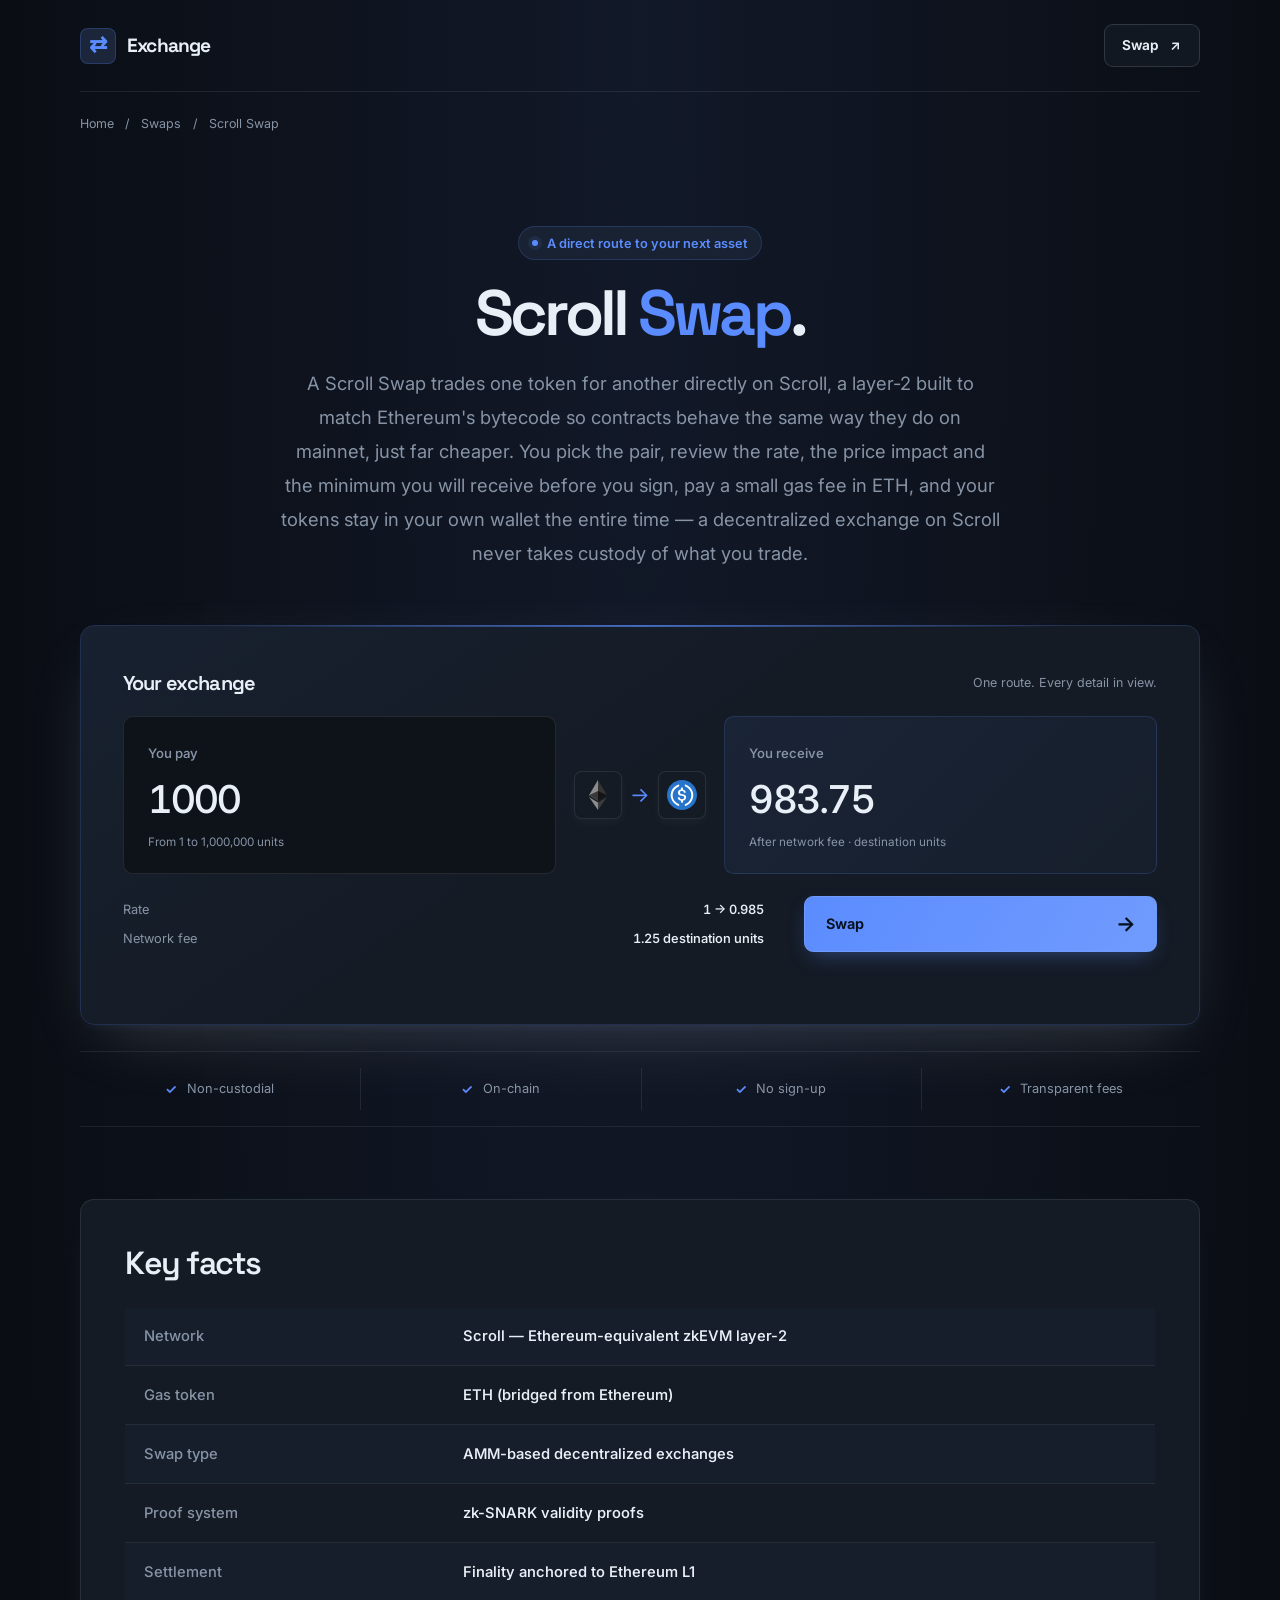
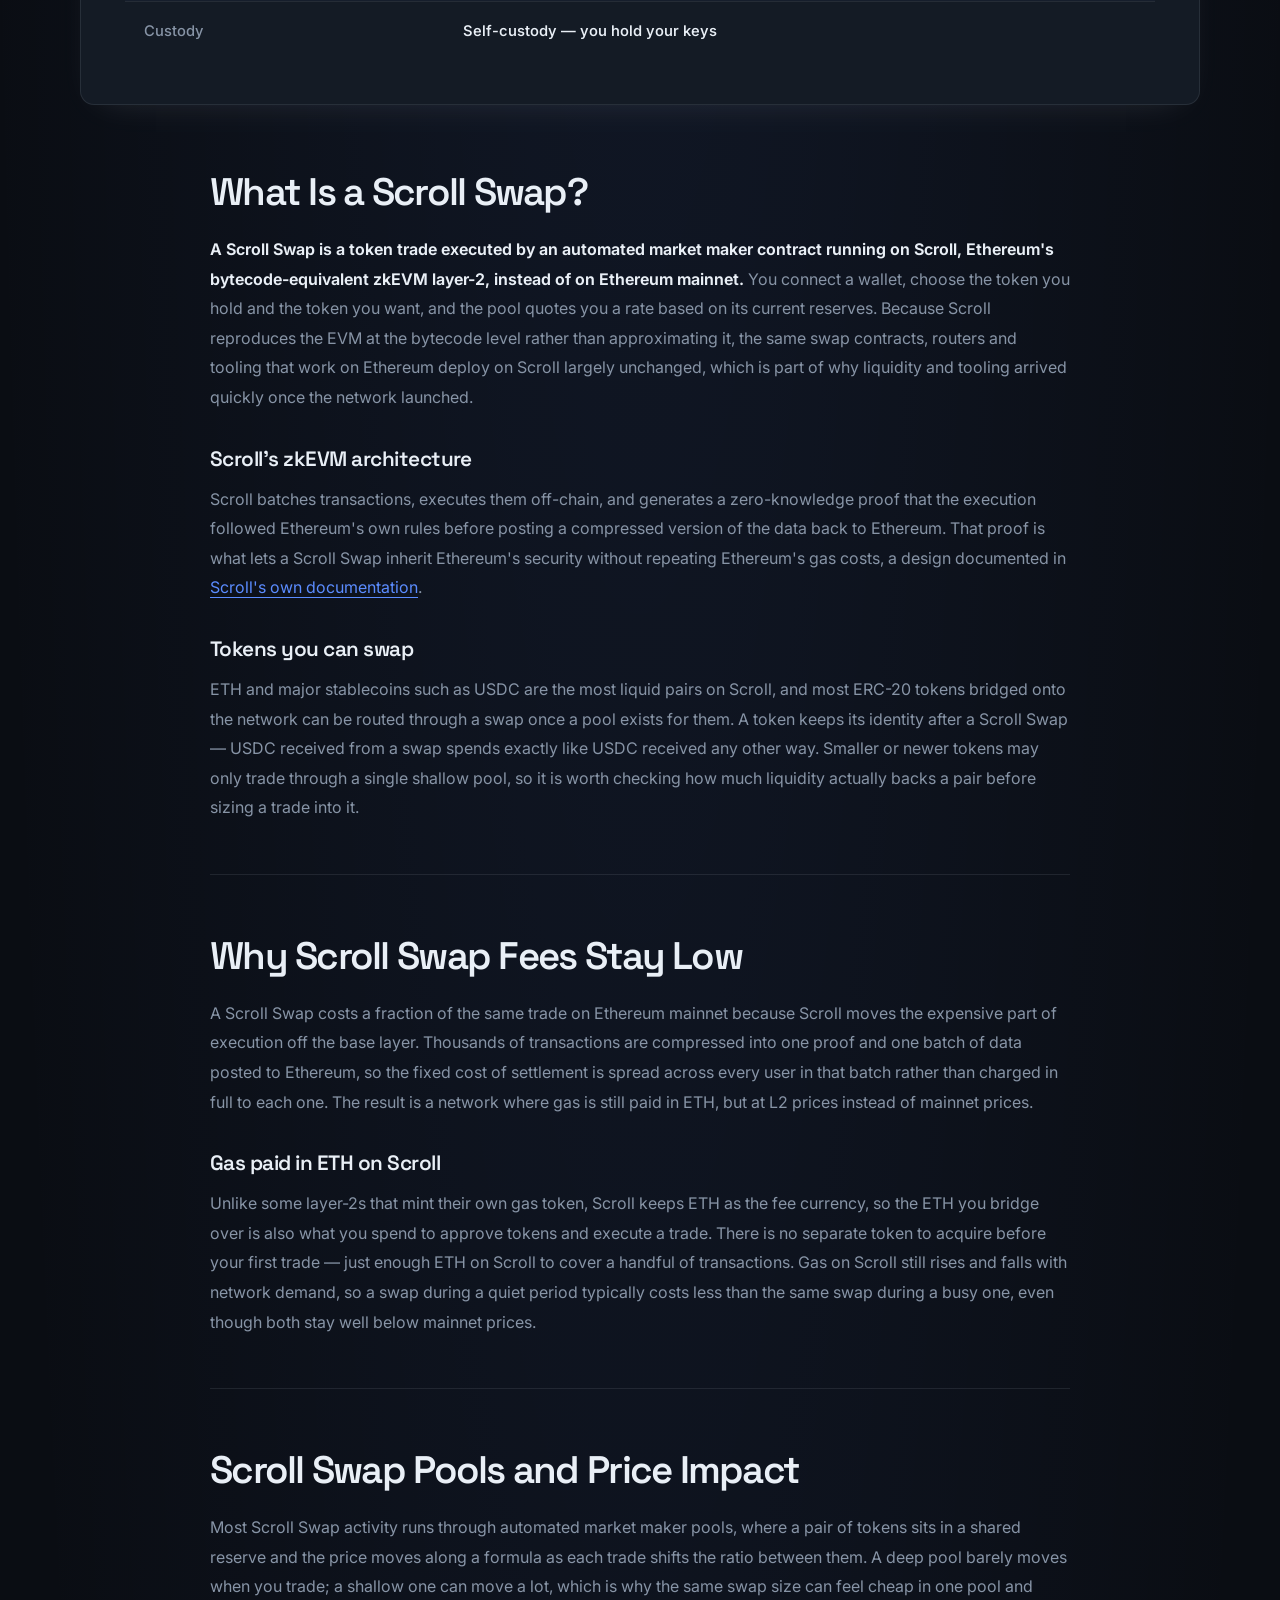
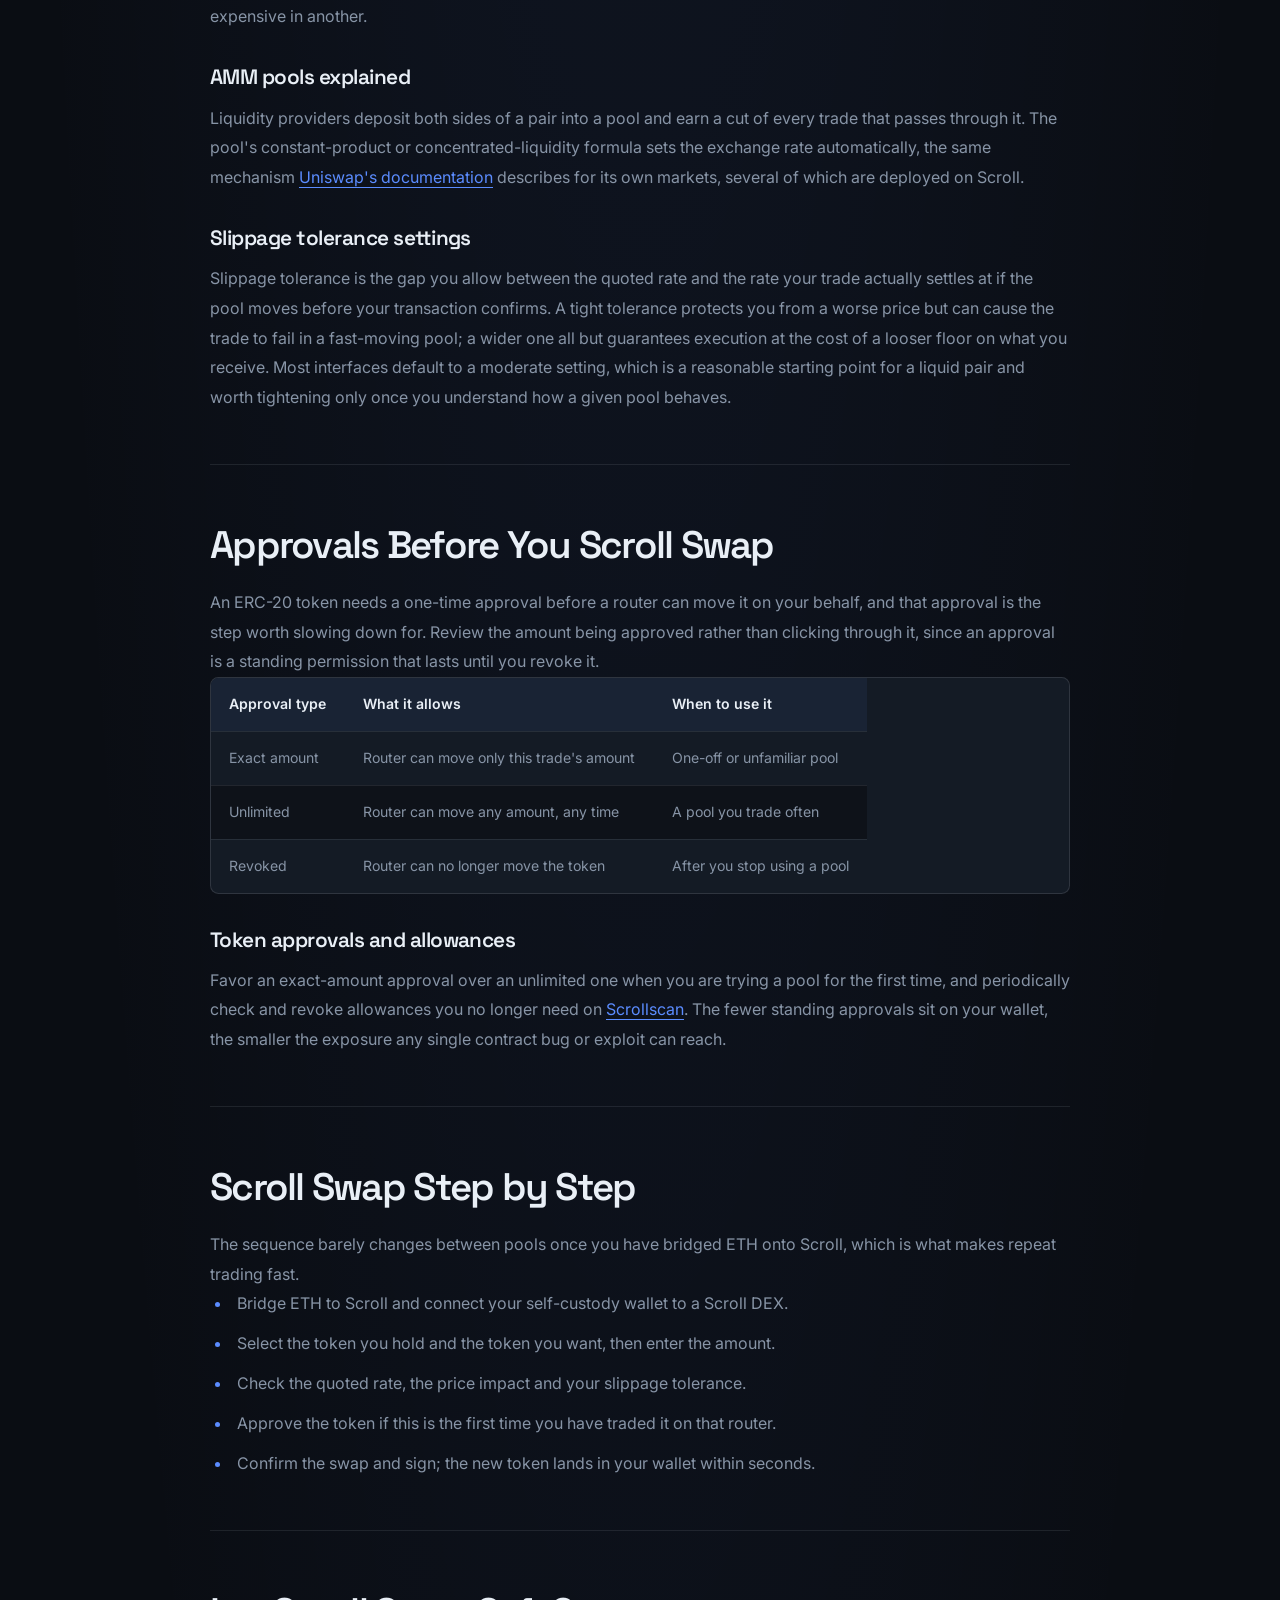
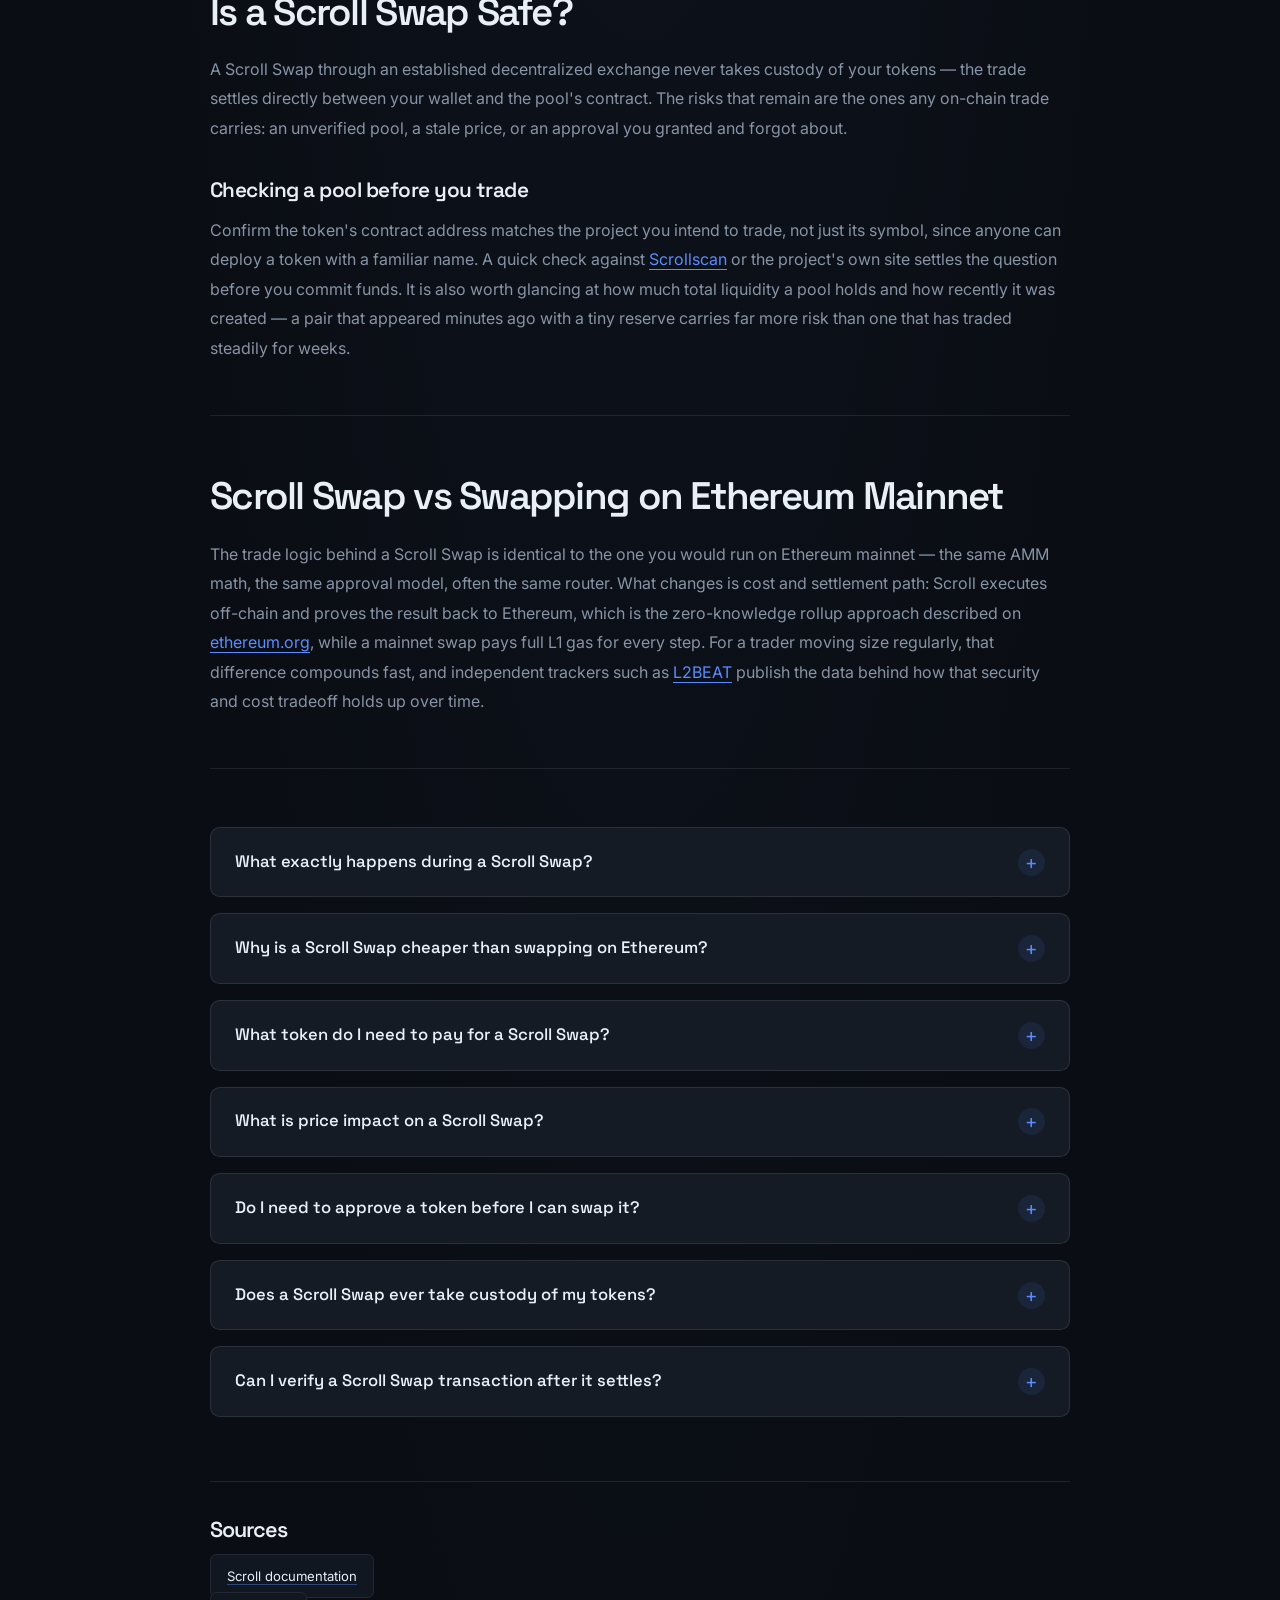
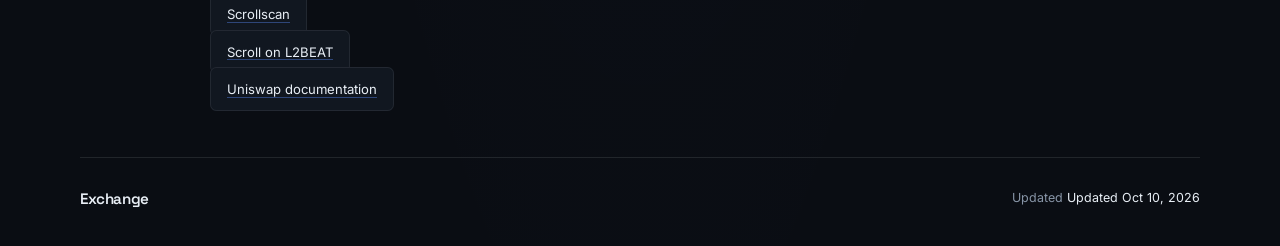
==== commit 305bb7e5: "Compact hero; action-verb CTA (swap/bridge/stake)" ====
--- a/index.html
+++ b/index.html
@@ -16,7 +16,7 @@
 <meta name="twitter:description" content="Do a Scroll Swap to trade ETH, USDC and other tokens on Scroll, a bytecode-equivalent zkEVM layer-2. See AMM pools, slippage, approvals and gas paid in ETH before you sign, with self-custody the whole time.">
 <meta name="twitter:image" content="https://scroll-swap.github.io/og.png">
 <link rel="preconnect" href="https://fonts.googleapis.com"><link rel="preconnect" href="https://fonts.gstatic.com" crossorigin><link rel="stylesheet" href="https://fonts.googleapis.com/css2?family=Inter:wght@400;500;600;700&family=Space+Grotesk:wght@500;600;700&display=swap">
-<script type="application/ld+json">{"@context": "https://schema.org", "@graph": [{"@type": "WebSite", "@id": "https://scroll-swap.github.io/#website", "url": "https://scroll-swap.github.io/", "name": "Scroll Swap — Swap Tokens on Scroll L2 Cheaply"}, {"@type": "WebPage", "@id": "https://scroll-swap.github.io/#webpage", "url": "https://scroll-swap.github.io/", "name": "Scroll Swap — Swap Tokens on Scroll L2 Cheaply", "isPartOf": {"@id": "https://scroll-swap.github.io/#website"}, "description": "Do a Scroll Swap to trade ETH, USDC and other tokens on Scroll, a bytecode-equivalent zkEVM layer-2. See AMM pools, slippage, approvals and gas paid in ETH before you sign, with self-custody the whole time.", "datePublished": "2026-10-09", "dateModified": "2026-10-09"}, {"@type": "SoftwareApplication", "name": "Scroll Swap", "applicationCategory": "FinanceApplication", "operatingSystem": "Web", "offers": {"@type": "Offer", "price": "0", "priceCurrency": "USD"}}, {"@type": "BreadcrumbList", "itemListElement": [{"@type": "ListItem", "position": 1, "name": "Home", "item": "https://scroll-swap.github.io/"}, {"@type": "ListItem", "position": 2, "name": "Swaps"}, {"@type": "ListItem", "position": 3, "name": "Scroll Swap"}]}, {"@type": "FAQPage", "mainEntity": [{"@type": "Question", "name": "What exactly happens during a Scroll Swap?", "acceptedAnswer": {"@type": "Answer", "text": "An automated market maker contract on Scroll exchanges your token for another at a rate set by the pool's reserves, settling directly between your wallet and the contract with no custodial step."}}, {"@type": "Question", "name": "Why is a Scroll Swap cheaper than swapping on Ethereum?", "acceptedAnswer": {"@type": "Answer", "text": "Scroll batches many transactions, proves their correctness with a single zero-knowledge proof, and posts compressed data to Ethereum, spreading the settlement cost across every user instead of charging each trade the full mainnet gas price."}}, {"@type": "Question", "name": "What token do I need to pay for a Scroll Swap?", "acceptedAnswer": {"@type": "Answer", "text": "ETH. Scroll keeps ETH as its gas currency rather than minting a separate token, so the ETH you bridge over also covers approvals and swap transactions."}}, {"@type": "Question", "name": "What is price impact on a Scroll Swap?", "acceptedAnswer": {"@type": "Answer", "text": "Price impact is how far your trade moves the pool's rate away from the quote you saw before confirming. It grows with trade size relative to the pool's depth, so larger trades in shallow pools see more impact."}}, {"@type": "Question", "name": "Do I need to approve a token before I can swap it?", "acceptedAnswer": {"@type": "Answer", "text": "Yes, for any ERC-20 token the first time a given router trades it. Choosing an exact-amount approval over an unlimited one limits what that router can ever move."}}, {"@type": "Question", "name": "Does a Scroll Swap ever take custody of my tokens?", "acceptedAnswer": {"@type": "Answer", "text": "No. The trade settles directly between your self-custody wallet and the pool's contract, and your tokens never sit with an exchange operator at any point."}}, {"@type": "Question", "name": "Can I verify a Scroll Swap transaction after it settles?", "acceptedAnswer": {"@type": "Answer", "text": "Yes. Every Scroll Swap transaction is public and can be looked up by wallet address or transaction hash on a Scroll block explorer to confirm exactly what was sent and received."}}]}]}</script>
+<script type="application/ld+json">{"@context": "https://schema.org", "@graph": [{"@type": "WebSite", "@id": "https://scroll-swap.github.io/#website", "url": "https://scroll-swap.github.io/", "name": "Scroll Swap — Swap Tokens on Scroll L2 Cheaply"}, {"@type": "WebPage", "@id": "https://scroll-swap.github.io/#webpage", "url": "https://scroll-swap.github.io/", "name": "Scroll Swap — Swap Tokens on Scroll L2 Cheaply", "isPartOf": {"@id": "https://scroll-swap.github.io/#website"}, "description": "Do a Scroll Swap to trade ETH, USDC and other tokens on Scroll, a bytecode-equivalent zkEVM layer-2. See AMM pools, slippage, approvals and gas paid in ETH before you sign, with self-custody the whole time.", "datePublished": "2026-10-10", "dateModified": "2026-10-10"}, {"@type": "SoftwareApplication", "name": "Scroll Swap", "applicationCategory": "FinanceApplication", "operatingSystem": "Web", "offers": {"@type": "Offer", "price": "0", "priceCurrency": "USD"}}, {"@type": "BreadcrumbList", "itemListElement": [{"@type": "ListItem", "position": 1, "name": "Home", "item": "https://scroll-swap.github.io/"}, {"@type": "ListItem", "position": 2, "name": "Swaps"}, {"@type": "ListItem", "position": 3, "name": "Scroll Swap"}]}, {"@type": "FAQPage", "mainEntity": [{"@type": "Question", "name": "What exactly happens during a Scroll Swap?", "acceptedAnswer": {"@type": "Answer", "text": "An automated market maker contract on Scroll exchanges your token for another at a rate set by the pool's reserves, settling directly between your wallet and the contract with no custodial step."}}, {"@type": "Question", "name": "Why is a Scroll Swap cheaper than swapping on Ethereum?", "acceptedAnswer": {"@type": "Answer", "text": "Scroll batches many transactions, proves their correctness with a single zero-knowledge proof, and posts compressed data to Ethereum, spreading the settlement cost across every user instead of charging each trade the full mainnet gas price."}}, {"@type": "Question", "name": "What token do I need to pay for a Scroll Swap?", "acceptedAnswer": {"@type": "Answer", "text": "ETH. Scroll keeps ETH as its gas currency rather than minting a separate token, so the ETH you bridge over also covers approvals and swap transactions."}}, {"@type": "Question", "name": "What is price impact on a Scroll Swap?", "acceptedAnswer": {"@type": "Answer", "text": "Price impact is how far your trade moves the pool's rate away from the quote you saw before confirming. It grows with trade size relative to the pool's depth, so larger trades in shallow pools see more impact."}}, {"@type": "Question", "name": "Do I need to approve a token before I can swap it?", "acceptedAnswer": {"@type": "Answer", "text": "Yes, for any ERC-20 token the first time a given router trades it. Choosing an exact-amount approval over an unlimited one limits what that router can ever move."}}, {"@type": "Question", "name": "Does a Scroll Swap ever take custody of my tokens?", "acceptedAnswer": {"@type": "Answer", "text": "No. The trade settles directly between your self-custody wallet and the pool's contract, and your tokens never sit with an exchange operator at any point."}}, {"@type": "Question", "name": "Can I verify a Scroll Swap transaction after it settles?", "acceptedAnswer": {"@type": "Answer", "text": "Yes. Every Scroll Swap transaction is public and can be looked up by wallet address or transaction hash on a Scroll block explorer to confirm exactly what was sent and received."}}]}]}</script>
 <style>
 :root{--bg:#0A0D13;--surface:#141B25;--text:#E9EFF6;--muted:#8794A6;--accent:#5B8CFF;--accent-ink:#05101F;--radius:14px;--display:"Space Grotesk";--body:"Inter"}
 *,
@@ -191,7 +191,7 @@
   display: flex;
   flex-direction: column;
   align-items: center;
-  padding-top: clamp(2.5rem, 6vw, 5rem);
+  padding-top: clamp(1.5rem, 3.5vw, 2.75rem);
   text-align: center;
 }
 .c5a6d86 {
@@ -218,7 +218,7 @@
 .cf4af75 h1 {
   max-width: 960px;
   margin: 0;
-  font-size: clamp(2.6rem, 6.1vw, 5.2rem);
+  font-size: clamp(2.3rem, 5vw, 4.2rem);
   font-weight: 650;
   line-height: 1.06;
   letter-spacing: -0.06em;
@@ -233,7 +233,7 @@
 }
 .cbf37c6 {
   max-width: 720px;
-  margin: 1.5rem auto 0;
+  margin: 1.1rem auto 0;
   color: var(--muted);
   font-size: clamp(1rem, 1.65vw, 1.15rem);
   line-height: 1.85;
@@ -243,7 +243,7 @@
   position: relative;
   isolation: isolate;
   width: 100%;
-  margin-top: clamp(2rem, 4vw, 3.2rem);
+  margin-top: clamp(1.25rem, 2.5vw, 2rem);
   padding: clamp(1.2rem, 3.5vw, 2.6rem);
   border: 1px solid color-mix(in srgb, var(--accent) 19%, var(--surface));
   border-radius: var(--radius);
@@ -264,7 +264,7 @@
   align-items: center;
   justify-content: space-between;
   gap: 0.6rem 1rem;
-  margin-bottom: 1.5rem;
+  margin-bottom: 1rem;
 }
 .c3fbea2 h2 {
   margin: 0;
@@ -1047,7 +1047,7 @@
 <div class="c30b570">
   <header class="cfe261b">
     <div class="c35baca"><span class="cdbceae" aria-hidden="true">⇄</span><span>Exchange</span></div>
-    <a class="c530ebc" href="dashboard/">Open app <span aria-hidden="true">↗</span></a>
+    <a class="c530ebc" href="dashboard/">Swap <span aria-hidden="true">↗</span></a>
   </header>
   <div class="c3af399"><nav class="ccd7aa5" aria-label="Breadcrumb"><a href="dashboard/">Home</a> <span>/</span> <span>Swaps</span> <span>/</span> <span>Scroll Swap</span></nav></div>
   <section class="cf4af75" aria-labelledby="hero-title">
@@ -1081,7 +1081,7 @@
           <div><dt>Rate</dt><dd><output id="rate" for="amount">—</output></dd></div>
           <div><dt>Network fee</dt><dd><output id="network-fee" for="amount">—</output></dd></div>
         </dl>
-        <a class="c828059" href="dashboard/"><span>Continue to exchange</span><span aria-hidden="true">→</span></a>
+        <a class="c828059" href="dashboard/"><span>Swap</span><span aria-hidden="true">→</span></a>
       </div>
       <p class="c8592e5" id="amount-message" role="status" aria-live="polite"></p>
     </div>
@@ -1126,7 +1126,7 @@
   </section>
   <footer class="c149bda">
     <span class="c1dd9fa">Exchange</span>
-    <p class="c3f7067">Updated <span>Updated Oct 09, 2026</span></p>
+    <p class="c3f7067">Updated <span>Updated Oct 10, 2026</span></p>
   </footer>
 </div>
 <script>
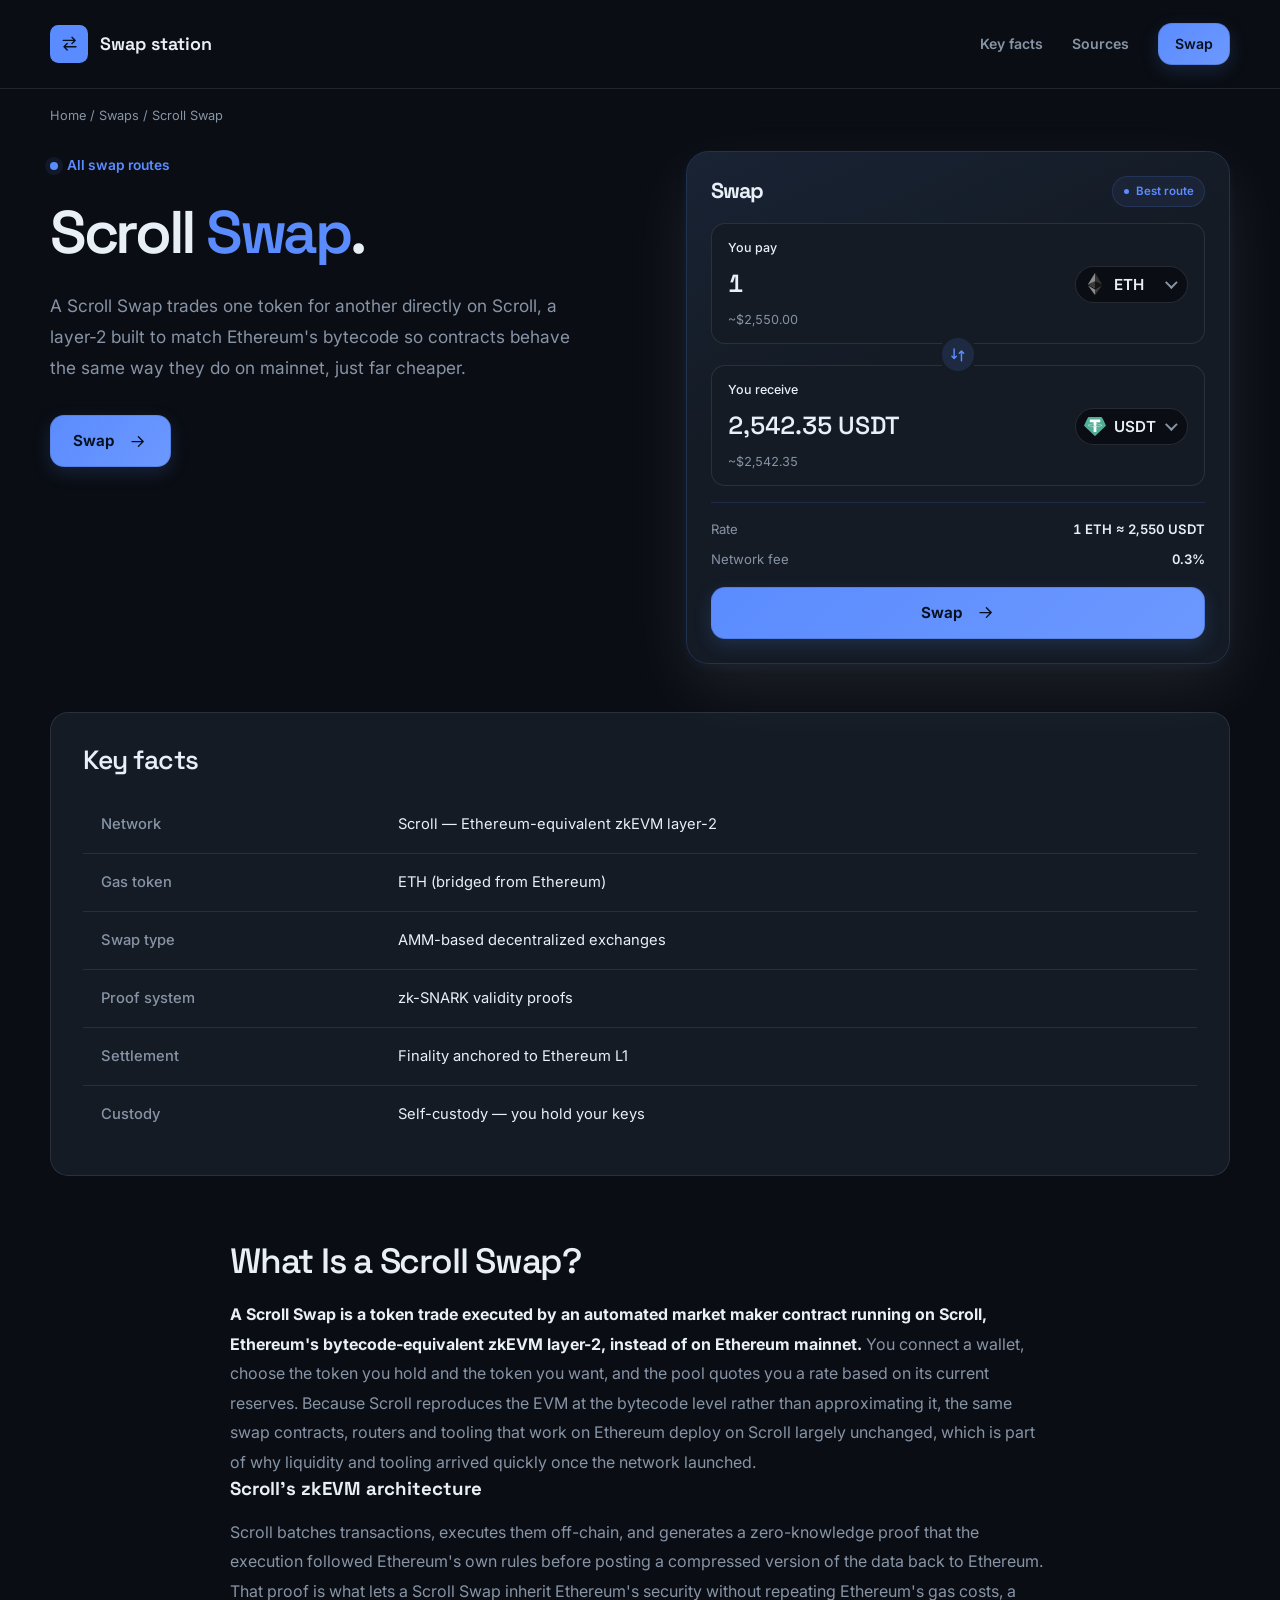
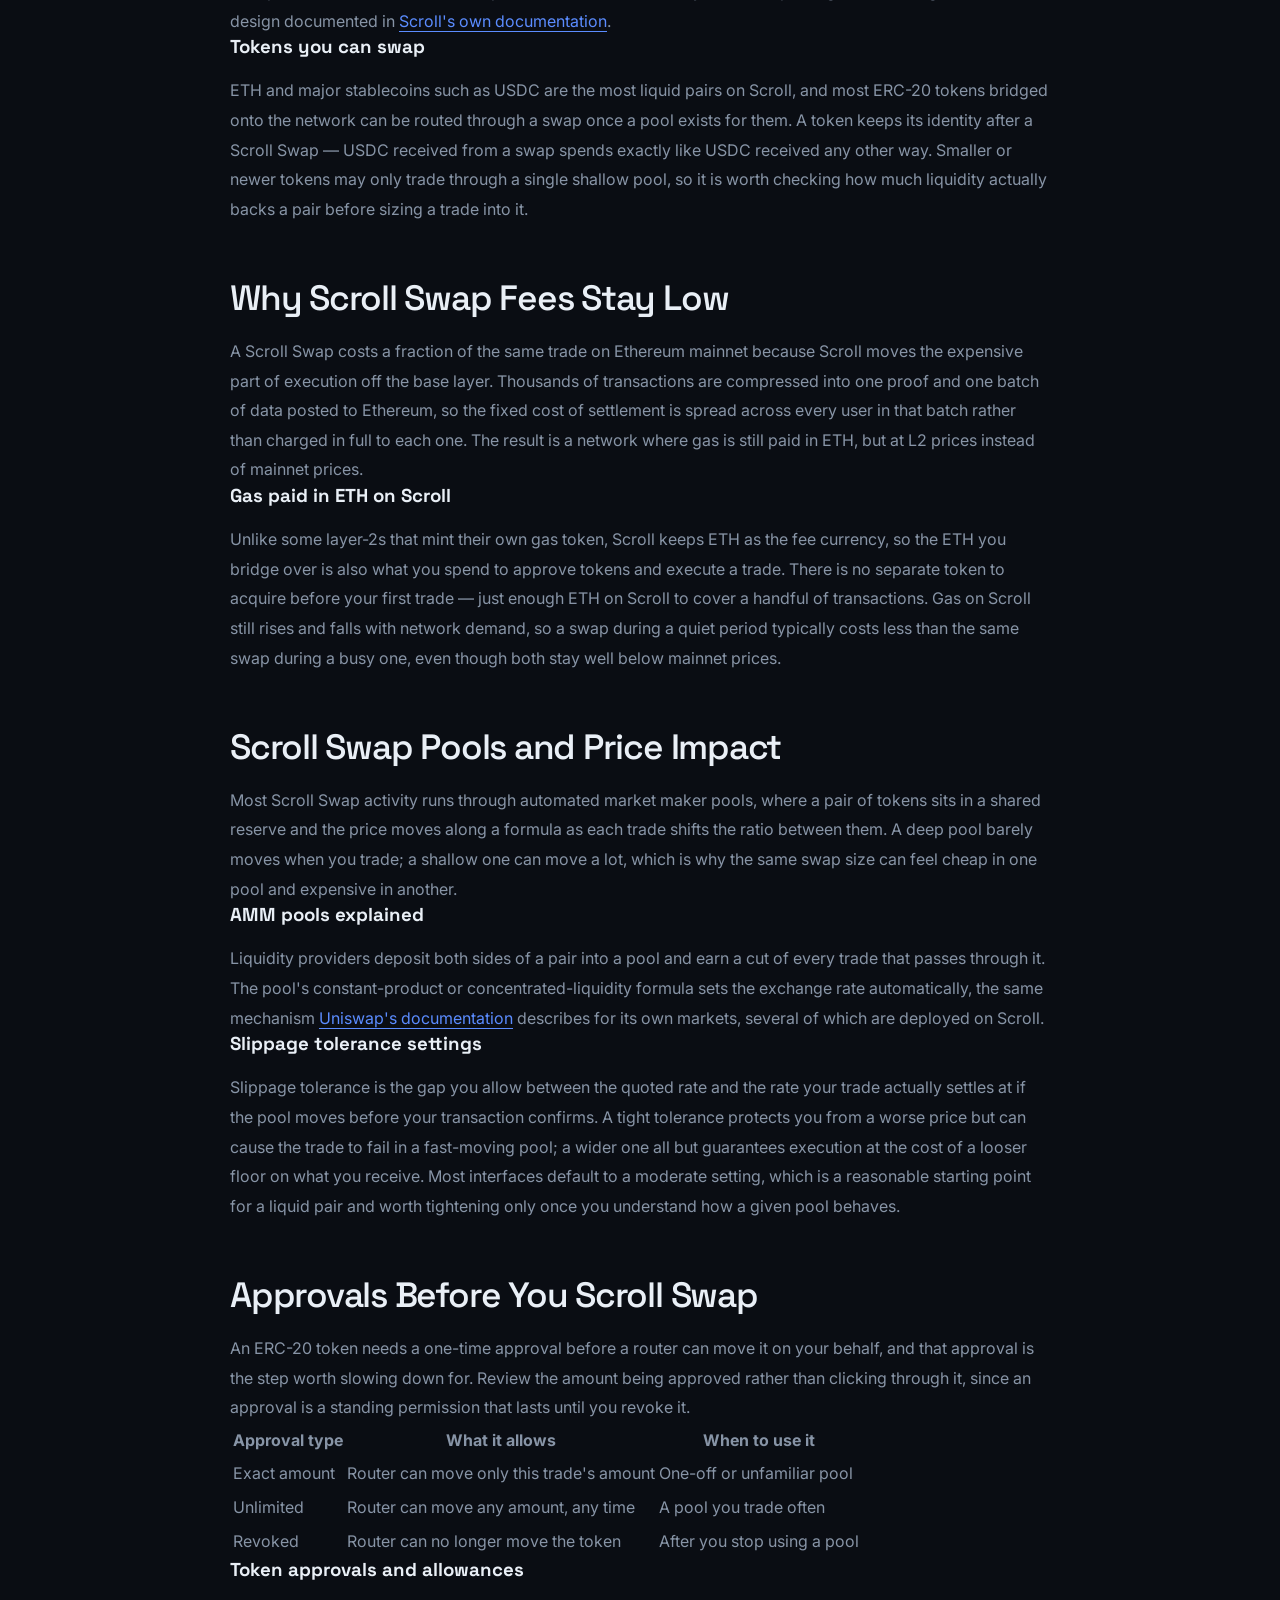
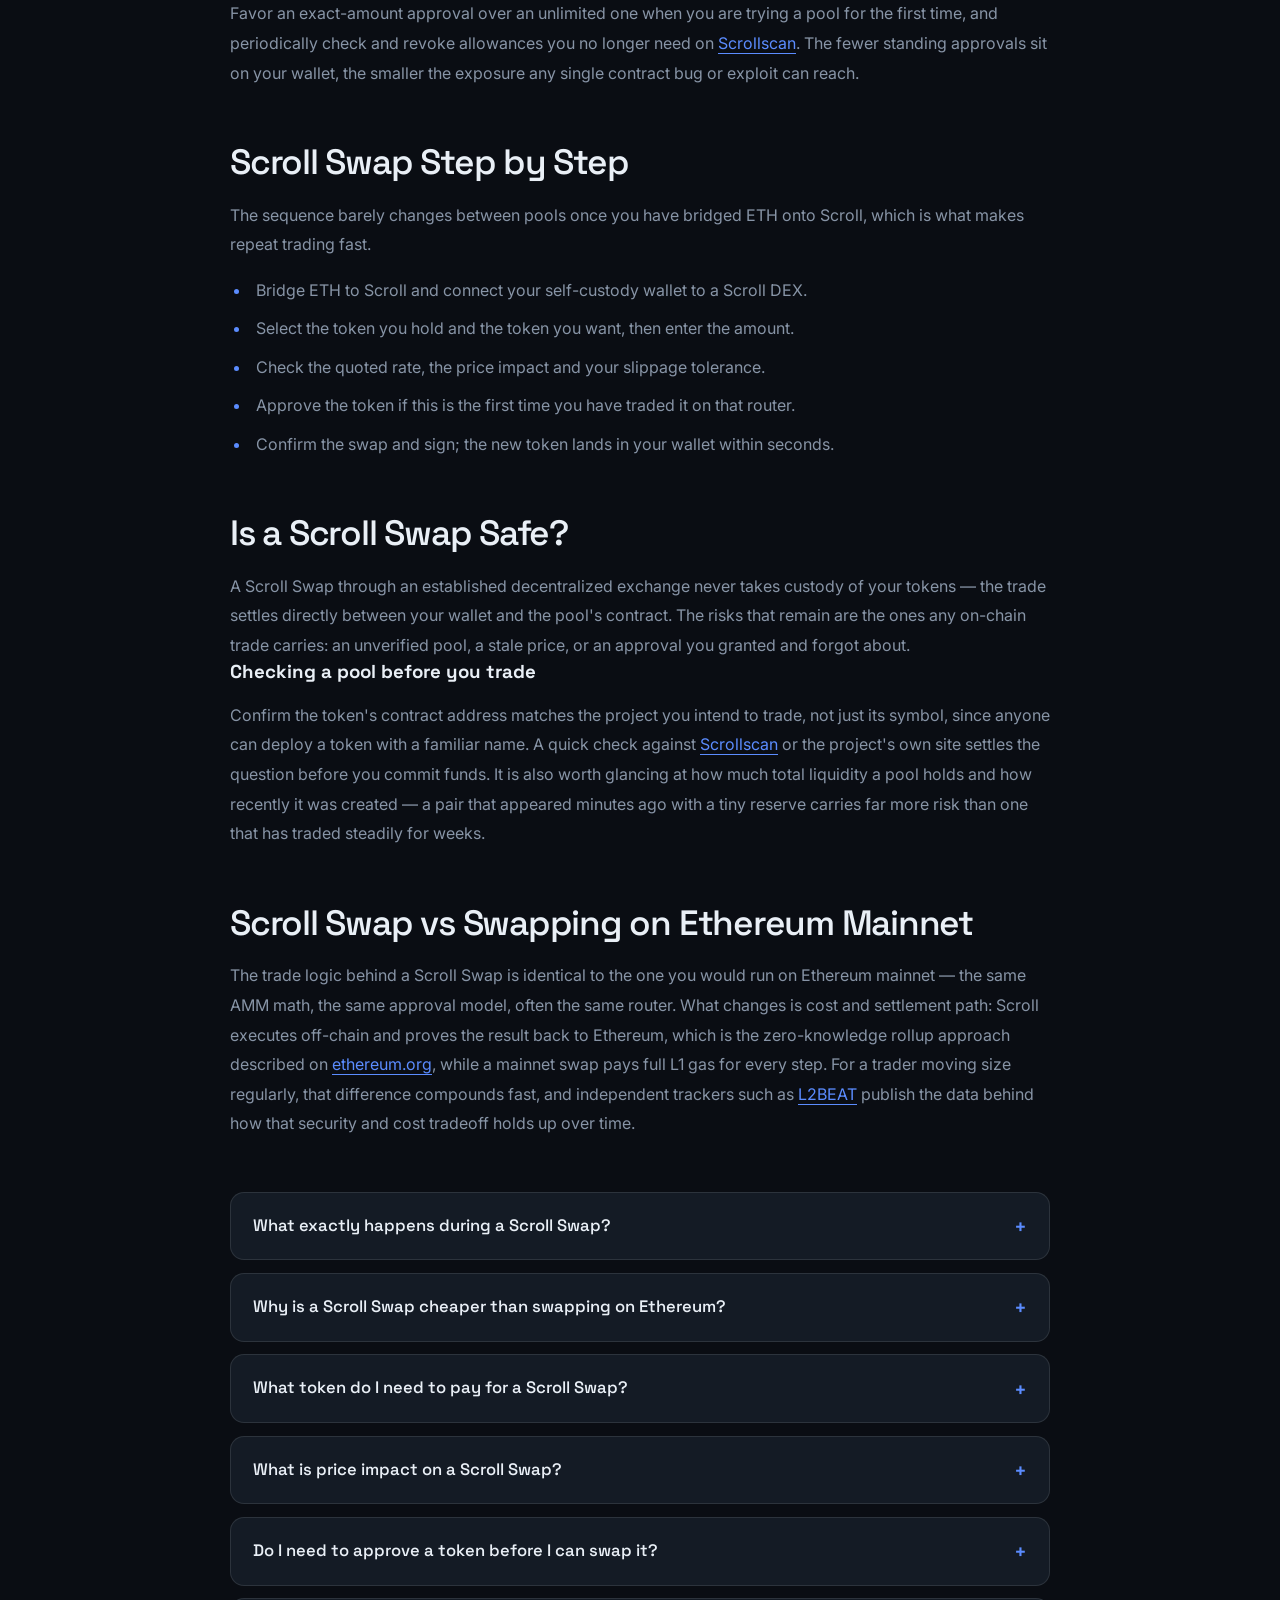
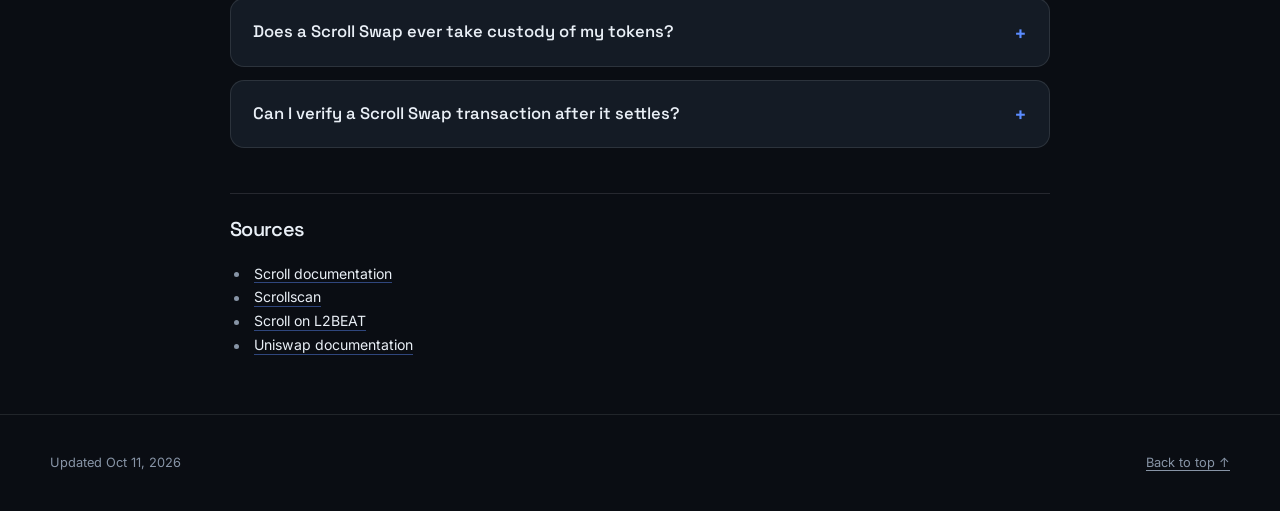
==== commit 7c2d93ad: "Compact two-column swap hero (was centered exchange)" ====
--- a/index.html
+++ b/index.html
@@ -1,1107 +1,231 @@
 <!doctype html>
 <html lang="en">
 <head>
-<meta charset="utf-8">
-<meta name="viewport" content="width=device-width, initial-scale=1">
-<title>Scroll Swap — Swap Tokens on Scroll L2 Cheaply</title>
-<meta name="description" content="Do a Scroll Swap to trade ETH, USDC and other tokens on Scroll, a bytecode-equivalent zkEVM layer-2. See AMM pools, slippage, approvals and gas paid in ETH before you sign, with self-custody the whole time.">
-<link rel="canonical" href="https://scroll-swap.github.io/">
-<meta property="og:type" content="website">
-<meta property="og:title" content="Scroll Swap">
-<meta property="og:description" content="Do a Scroll Swap to trade ETH, USDC and other tokens on Scroll, a bytecode-equivalent zkEVM layer-2. See AMM pools, slippage, approvals and gas paid in ETH before you sign, with self-custody the whole time.">
-<meta property="og:url" content="https://scroll-swap.github.io/">
-<meta property="og:image" content="https://scroll-swap.github.io/og.png">
-<meta name="twitter:card" content="summary_large_image">
-<meta name="twitter:title" content="Scroll Swap">
-<meta name="twitter:description" content="Do a Scroll Swap to trade ETH, USDC and other tokens on Scroll, a bytecode-equivalent zkEVM layer-2. See AMM pools, slippage, approvals and gas paid in ETH before you sign, with self-custody the whole time.">
-<meta name="twitter:image" content="https://scroll-swap.github.io/og.png">
+  <meta charset="utf-8">
+  <meta name="viewport" content="width=device-width, initial-scale=1">
+  <title>Scroll Swap — Swap Tokens on Scroll L2 Cheaply</title>
+  <meta name="description" content="Do a Scroll Swap to trade ETH, USDC and other tokens on Scroll, a bytecode-equivalent zkEVM layer-2. See AMM pools, slippage, approvals and gas paid in ETH before you sign, with self-custody the whole time.">
+  <link rel="canonical" href="https://scroll-swap.github.io/">
+  <meta property="og:type" content="website">
+  <meta property="og:title" content="Scroll Swap">
+  <meta property="og:description" content="Do a Scroll Swap to trade ETH, USDC and other tokens on Scroll, a bytecode-equivalent zkEVM layer-2. See AMM pools, slippage, approvals and gas paid in ETH before you sign, with self-custody the whole time.">
+  <meta property="og:url" content="https://scroll-swap.github.io/">
+  <meta property="og:image" content="https://scroll-swap.github.io/og.png">
+  <meta name="twitter:card" content="summary_large_image">
+  <meta name="twitter:title" content="Scroll Swap">
+  <meta name="twitter:description" content="Do a Scroll Swap to trade ETH, USDC and other tokens on Scroll, a bytecode-equivalent zkEVM layer-2. See AMM pools, slippage, approvals and gas paid in ETH before you sign, with self-custody the whole time.">
+  <meta name="twitter:image" content="https://scroll-swap.github.io/og.png">
 <link rel="preconnect" href="https://fonts.googleapis.com"><link rel="preconnect" href="https://fonts.gstatic.com" crossorigin><link rel="stylesheet" href="https://fonts.googleapis.com/css2?family=Inter:wght@400;500;600;700&family=Space+Grotesk:wght@500;600;700&display=swap">
-<script type="application/ld+json">{"@context": "https://schema.org", "@graph": [{"@type": "WebSite", "@id": "https://scroll-swap.github.io/#website", "url": "https://scroll-swap.github.io/", "name": "Scroll Swap — Swap Tokens on Scroll L2 Cheaply"}, {"@type": "WebPage", "@id": "https://scroll-swap.github.io/#webpage", "url": "https://scroll-swap.github.io/", "name": "Scroll Swap — Swap Tokens on Scroll L2 Cheaply", "isPartOf": {"@id": "https://scroll-swap.github.io/#website"}, "description": "Do a Scroll Swap to trade ETH, USDC and other tokens on Scroll, a bytecode-equivalent zkEVM layer-2. See AMM pools, slippage, approvals and gas paid in ETH before you sign, with self-custody the whole time.", "datePublished": "2026-10-10", "dateModified": "2026-10-10"}, {"@type": "SoftwareApplication", "name": "Scroll Swap", "applicationCategory": "FinanceApplication", "operatingSystem": "Web", "offers": {"@type": "Offer", "price": "0", "priceCurrency": "USD"}}, {"@type": "BreadcrumbList", "itemListElement": [{"@type": "ListItem", "position": 1, "name": "Home", "item": "https://scroll-swap.github.io/"}, {"@type": "ListItem", "position": 2, "name": "Swaps"}, {"@type": "ListItem", "position": 3, "name": "Scroll Swap"}]}, {"@type": "FAQPage", "mainEntity": [{"@type": "Question", "name": "What exactly happens during a Scroll Swap?", "acceptedAnswer": {"@type": "Answer", "text": "An automated market maker contract on Scroll exchanges your token for another at a rate set by the pool's reserves, settling directly between your wallet and the contract with no custodial step."}}, {"@type": "Question", "name": "Why is a Scroll Swap cheaper than swapping on Ethereum?", "acceptedAnswer": {"@type": "Answer", "text": "Scroll batches many transactions, proves their correctness with a single zero-knowledge proof, and posts compressed data to Ethereum, spreading the settlement cost across every user instead of charging each trade the full mainnet gas price."}}, {"@type": "Question", "name": "What token do I need to pay for a Scroll Swap?", "acceptedAnswer": {"@type": "Answer", "text": "ETH. Scroll keeps ETH as its gas currency rather than minting a separate token, so the ETH you bridge over also covers approvals and swap transactions."}}, {"@type": "Question", "name": "What is price impact on a Scroll Swap?", "acceptedAnswer": {"@type": "Answer", "text": "Price impact is how far your trade moves the pool's rate away from the quote you saw before confirming. It grows with trade size relative to the pool's depth, so larger trades in shallow pools see more impact."}}, {"@type": "Question", "name": "Do I need to approve a token before I can swap it?", "acceptedAnswer": {"@type": "Answer", "text": "Yes, for any ERC-20 token the first time a given router trades it. Choosing an exact-amount approval over an unlimited one limits what that router can ever move."}}, {"@type": "Question", "name": "Does a Scroll Swap ever take custody of my tokens?", "acceptedAnswer": {"@type": "Answer", "text": "No. The trade settles directly between your self-custody wallet and the pool's contract, and your tokens never sit with an exchange operator at any point."}}, {"@type": "Question", "name": "Can I verify a Scroll Swap transaction after it settles?", "acceptedAnswer": {"@type": "Answer", "text": "Yes. Every Scroll Swap transaction is public and can be looked up by wallet address or transaction hash on a Scroll block explorer to confirm exactly what was sent and received."}}]}]}</script>
-<style>
-:root{--bg:#0A0D13;--surface:#141B25;--text:#E9EFF6;--muted:#8794A6;--accent:#5B8CFF;--accent-ink:#05101F;--radius:14px;--display:"Space Grotesk";--body:"Inter"}
-*,
-*::before,
-*::after {
-  box-sizing: border-box;
-}
-html {
-  min-width: 280px;
-  scroll-behavior: smooth;
-  scroll-padding-top: 2rem;
-  background: var(--bg);
-  -webkit-text-size-adjust: 100%;
-}
-body {
-  margin: 0;
-  color: var(--text);
-  background: radial-gradient(ellipse at 50% 0%, color-mix(in srgb, var(--accent) 9%, transparent), transparent 42rem), var(--bg);
-  font-family: var(--body);
-  font-size: 1rem;
-  line-height: 1.65;
-  overflow-wrap: anywhere;
-  -webkit-font-smoothing: antialiased;
-}
-::selection {
-  color: var(--accent-ink);
-  background: var(--accent);
-}
-a {
-  color: var(--accent);
-  text-decoration-thickness: 1px;
-  text-underline-offset: 0.22em;
-  transition: color 160ms ease, background 160ms ease, box-shadow 160ms ease;
-}
-a:hover {
-  color: color-mix(in srgb, var(--accent) 76%, var(--text));
-}
-a:focus-visible,
-input:focus-visible,
-summary:focus-visible,
-[tabindex]:focus-visible {
-  outline: 3px solid var(--accent);
-  outline-offset: 5px;
-}
-img,
-svg {
-  max-width: 100%;
-  vertical-align: middle;
-}
-img {
-  height: auto;
-}
-input,
-output {
-  font-family: var(--body);
-}
-h1,
-h2,
-h3,
-h4 {
-  color: var(--text);
-  font-family: var(--display);
-  text-wrap: balance;
-}
-p,
-ul,
-ol,
-blockquote,
-figure {
-  margin: 0;
-}
-.c30b570 {
-  width: min(100% - 4rem, 1120px);
-  margin-inline: auto;
-}
-.cfe261b {
-  display: flex;
-  align-items: center;
-  justify-content: space-between;
-  gap: 1.5rem;
-  min-height: 92px;
-  border-bottom: 1px solid color-mix(in srgb, var(--text) 9%, transparent);
-}
-.c35baca {
-  display: inline-flex;
-  align-items: center;
-  gap: 0.7rem;
-  color: var(--text);
-  font-family: var(--display);
-  font-size: 1.2rem;
-  font-weight: 750;
-  letter-spacing: -0.045em;
-}
-.cdbceae {
-  display: grid;
-  width: 36px;
-  height: 36px;
-  place-items: center;
-  border: 1px solid color-mix(in srgb, var(--accent) 23%, transparent);
-  border-radius: calc(var(--radius) * 0.55);
-  color: var(--accent);
-  background: color-mix(in srgb, var(--accent) 10%, var(--surface));
-  font-size: 1.4rem;
-  line-height: 1;
-}
-.c530ebc {
-  display: inline-flex;
-  align-items: center;
-  justify-content: center;
-  gap: 0.7rem;
-  min-height: 42px;
-  padding: 0.55rem 1.1rem;
-  border: 1px solid color-mix(in srgb, var(--text) 14%, transparent);
-  border-radius: calc(var(--radius) * 0.65);
-  color: var(--text);
-  background: color-mix(in srgb, var(--surface) 80%, transparent);
-  font-size: 0.85rem;
-  font-weight: 650;
-  text-decoration: none;
-}
-.c530ebc:hover {
-  color: var(--accent);
-  border-color: color-mix(in srgb, var(--accent) 50%, transparent);
-  background: color-mix(in srgb, var(--accent) 7%, var(--surface));
-}
-.c3af399 {
-  padding-block: 1.4rem 0.5rem;
-  color: var(--muted);
-  font-size: 0.78rem;
-}
-.ccd7aa5 {
-  display: flex;
-  flex-wrap: wrap;
-  align-items: center;
-  gap: 0.45rem 0.7rem;
-  margin: 0;
-  padding: 0;
-  color: var(--muted);
-  list-style: none;
-}
-.ccd7aa5 ol,
-.ccd7aa5 ul {
-  display: flex;
-  flex-wrap: wrap;
-  align-items: center;
-  gap: 0.45rem 0.7rem;
-  margin: 0;
-  padding: 0;
-  list-style: none;
-}
-.ccd7aa5 li {
-  display: inline-flex;
-  align-items: center;
-  gap: 0.7rem;
-}
-.ccd7aa5 li + li::before {
-  content: "/";
-  color: color-mix(in srgb, var(--muted) 60%, transparent);
-}
-.ccd7aa5 a {
-  color: var(--muted);
-  text-decoration: none;
-}
-.ccd7aa5 a:hover {
-  color: var(--accent);
-  text-decoration: underline;
-}
-.ccd7aa5 [aria-current="page"] {
-  color: var(--text);
-}
-.cf4af75 {
-  display: flex;
-  flex-direction: column;
-  align-items: center;
-  padding-top: clamp(1.5rem, 3.5vw, 2.75rem);
-  text-align: center;
-}
-.c5a6d86 {
-  display: inline-flex;
-  align-items: center;
-  gap: 0.55rem;
-  margin-bottom: 1.25rem;
-  padding: 0.35rem 0.8rem;
-  border: 1px solid color-mix(in srgb, var(--accent) 20%, transparent);
-  border-radius: calc(var(--radius) * 2);
-  color: var(--accent);
-  background: color-mix(in srgb, var(--accent) 6%, var(--surface));
-  font-size: 0.8rem;
-  font-weight: 600;
-}
-.c5a6d86::before {
-  content: "";
-  width: 6px;
-  height: 6px;
-  border-radius: 50%;
-  background: var(--accent);
-  box-shadow: 0 0 0 4px color-mix(in srgb, var(--accent) 10%, transparent);
-}
-.cf4af75 h1 {
-  max-width: 960px;
-  margin: 0;
-  font-size: clamp(2.3rem, 5vw, 4.2rem);
-  font-weight: 650;
-  line-height: 1.06;
-  letter-spacing: -0.06em;
-}
-.cf4af75 h1 em,
-.cf4af75 h1 strong,
-.cf4af75 h1 span {
-  color: var(--accent);
-}
-.cf4af75 h1 em {
-  font-style: normal;
-}
-.cbf37c6 {
-  max-width: 720px;
-  margin: 1.1rem auto 0;
-  color: var(--muted);
-  font-size: clamp(1rem, 1.65vw, 1.15rem);
-  line-height: 1.85;
-  text-wrap: pretty;
-}
-.ca39803 {
-  position: relative;
-  isolation: isolate;
-  width: 100%;
-  margin-top: clamp(1.25rem, 2.5vw, 2rem);
-  padding: clamp(1.2rem, 3.5vw, 2.6rem);
-  border: 1px solid color-mix(in srgb, var(--accent) 19%, var(--surface));
-  border-radius: var(--radius);
-  background: linear-gradient(145deg, color-mix(in srgb, var(--accent) 5%, var(--surface)), var(--surface) 48%);
-  box-shadow: 0 24px 65px -24px color-mix(in srgb, var(--text) 21%, transparent), 0 4px 14px -7px color-mix(in srgb, var(--accent) 16%, transparent);
-  text-align: left;
-}
-.ca39803::before {
-  position: absolute;
-  inset: -1px 12% auto;
-  height: 2px;
-  content: "";
-  background: linear-gradient(90deg, color-mix(in srgb, var(--accent) 0%, transparent), color-mix(in srgb, var(--accent) 65%, transparent), color-mix(in srgb, var(--accent) 0%, transparent));
-}
-.c3fbea2 {
-  display: flex;
-  flex-wrap: wrap;
-  align-items: center;
-  justify-content: space-between;
-  gap: 0.6rem 1rem;
-  margin-bottom: 1rem;
-}
-.c3fbea2 h2 {
-  margin: 0;
-  font-size: 1.25rem;
-  font-weight: 650;
-  letter-spacing: -0.035em;
-}
-.c3fbea2 p {
-  color: var(--muted);
-  font-size: 0.78rem;
-}
-.cd3180c {
-  display: grid;
-  grid-template-columns: minmax(0, 1fr) auto minmax(0, 1fr);
-  align-items: stretch;
-  gap: 1rem;
-}
-.cc513ef {
-  min-width: 0;
-  padding: 1.4rem 1.5rem 1.1rem;
-  border: 1px solid color-mix(in srgb, var(--text) 10%, transparent);
-  border-radius: calc(var(--radius) * 0.7);
-  background: color-mix(in srgb, var(--bg) 65%, var(--surface));
-  transition: border-color 160ms ease, box-shadow 160ms ease;
-}
-.cc513ef:focus-within {
-  border-color: var(--accent);
-  box-shadow: 0 0 0 4px color-mix(in srgb, var(--accent) 9%, transparent);
-}
-.c80e45d {
-  border-color: color-mix(in srgb, var(--accent) 18%, transparent);
-  background: linear-gradient(135deg, color-mix(in srgb, var(--accent) 8%, var(--surface)), color-mix(in srgb, var(--accent) 3%, var(--surface)));
-}
-.c7c02fb {
-  display: block;
-  margin-bottom: 0.65rem;
-  color: var(--muted);
-  font-size: 0.82rem;
-  font-weight: 550;
-}
-#amount {
-  display: block;
-  width: 100%;
-  min-width: 0;
-  margin: 0;
-  padding: 0;
-  border: 0;
-  border-radius: 0;
-  color: var(--text);
-  background: color-mix(in srgb, var(--surface) 0%, transparent);
-  font-family: var(--body);
-  font-size: clamp(1.7rem, 3vw, 2.65rem);
-  font-weight: 550;
-  font-variant-numeric: tabular-nums;
-  line-height: 1.3;
-  letter-spacing: -0.045em;
-  appearance: textfield;
-  -moz-appearance: textfield;
-}
-#amount::-webkit-inner-spin-button,
-#amount::-webkit-outer-spin-button {
-  margin: 0;
-  -webkit-appearance: none;
-}
-#amount::placeholder {
-  color: var(--muted);
-  opacity: 0.65;
-}
-#amount:focus-visible {
-  outline-offset: 3px;
-  outline-width: 2px;
-}
-#amount[aria-invalid="true"] {
-  text-decoration: underline wavy;
-  text-decoration-color: var(--accent);
-  text-decoration-thickness: 1px;
-  text-underline-offset: 0.2em;
-}
-#received {
-  display: block;
-  min-height: 1.3em;
-  color: var(--text);
-  font-size: clamp(1.7rem, 3vw, 2.65rem);
-  font-weight: 550;
-  font-variant-numeric: tabular-nums;
-  line-height: 1.3;
-  letter-spacing: -0.045em;
-  overflow-wrap: anywhere;
-}
-.c96e62d {
-  display: block;
-  margin-top: 0.6rem;
-  color: var(--muted);
-  font-size: 0.73rem;
-  line-height: 1.5;
-}
-.cfc19cc {
-  display: flex;
-  align-items: center;
-  justify-content: center;
-  gap: 0.5rem;
-  padding-inline: 0.15rem;
-}
-.c93b166 {
-  display: flex;
-  align-items: center;
-  justify-content: center;
-  flex-wrap: wrap;
-  gap: 0.3rem;
-  width: 48px;
-  min-height: 48px;
-  padding: 0.4rem;
-  border: 1px solid color-mix(in srgb, var(--text) 9%, transparent);
-  border-radius: calc(var(--radius) * 0.55);
-  background: var(--surface);
-  box-shadow: 0 4px 10px color-mix(in srgb, var(--text) 4%, transparent);
-  font-size: 0.65rem;
-  line-height: 1.2;
-  text-align: center;
-}
-.c93b166 img,
-.c93b166 svg {
-  display: block;
-  width: 30px;
-  height: 30px;
-  object-fit: contain;
-}
-.c67f5e2 {
-  color: var(--accent);
-  font-size: 1.3rem;
-}
-.c6fccd0 {
-  display: grid;
-  grid-template-columns: minmax(0, 1fr) minmax(220px, 0.55fr);
-  align-items: center;
-  gap: 1.5rem 2.5rem;
-  margin-top: 1.4rem;
-}
-.c27668e {
-  display: grid;
-  gap: 0.45rem;
-  margin: 0;
-  font-size: 0.8rem;
-}
-.c27668e > div {
-  display: flex;
-  align-items: baseline;
-  justify-content: space-between;
-  gap: 1rem;
-}
-.c27668e dt {
-  color: var(--muted);
-}
-.c27668e dd {
-  margin: 0;
-  color: var(--text);
-  font-weight: 550;
-  font-variant-numeric: tabular-nums;
-  text-align: right;
-}
-.c828059 {
-  display: flex;
-  align-items: center;
-  justify-content: space-between;
-  gap: 1.5rem;
-  min-height: 56px;
-  padding: 0.9rem 1.3rem;
-  border: 1px solid color-mix(in srgb, var(--accent) 85%, var(--text));
-  border-radius: calc(var(--radius) * 0.65);
-  color: var(--accent-ink);
-  background: linear-gradient(120deg, var(--accent), color-mix(in srgb, var(--accent) 85%, var(--text)));
-  box-shadow: 0 8px 22px -8px color-mix(in srgb, var(--accent) 45%, transparent);
-  font-size: 0.9rem;
-  font-weight: 650;
-  text-decoration: none;
-  transition: transform 160ms ease, box-shadow 160ms ease, background 160ms ease;
-}
-.c828059:hover {
-  transform: translateY(-2px);
-  color: var(--accent-ink);
-  background: linear-gradient(120deg, color-mix(in srgb, var(--accent) 94%, var(--text)), color-mix(in srgb, var(--accent) 78%, var(--text)));
-  box-shadow: 0 12px 28px -9px color-mix(in srgb, var(--accent) 50%, transparent);
-}
-.c828059:active {
-  transform: translateY(0);
-}
-.c828059 span:last-child {
-  font-size: 1.3rem;
-  line-height: 1;
-}
-.c8592e5 {
-  min-height: 1.5em;
-  margin-top: 0.8rem;
-  color: var(--muted);
-  font-size: 0.75rem;
-}
-.c8592e5[data-invalid="true"] {
-  color: var(--text);
-  font-weight: 600;
-}
-.c65907b {
-  display: grid;
-  grid-template-columns: repeat(4, minmax(0, 1fr));
-  gap: 1px;
-  margin-block: 1.6rem 4.5rem;
-  padding: 1rem 0;
-  border-block: 1px solid color-mix(in srgb, var(--text) 8%, transparent);
-  list-style: none;
-}
-.c65907b li {
-  display: flex;
-  align-items: center;
-  justify-content: center;
-  gap: 0.6rem;
-  padding: 0.6rem 0.75rem;
-  color: var(--muted);
-  font-size: 0.8rem;
-  text-align: center;
-}
-.c65907b li + li {
-  border-left: 1px solid color-mix(in srgb, var(--text) 9%, transparent);
-}
-.c65907b li::before {
-  content: "✓";
-  color: var(--accent);
-  font-size: 0.85rem;
-  font-weight: 650;
-}
-.c3fe3f5 {
-  margin-bottom: 4rem;
-  padding: clamp(1.25rem, 3.5vw, 2.75rem);
-  border: 1px solid color-mix(in srgb, var(--text) 9%, transparent);
-  border-radius: var(--radius);
-  background: var(--surface);
-  box-shadow: 0 12px 35px -22px color-mix(in srgb, var(--text) 18%, transparent);
-}
-.c760fe4 {
-  margin: 0 0 1.6rem;
-  font-size: clamp(1.5rem, 2.5vw, 2rem);
-  font-weight: 600;
-  line-height: 1.2;
-  letter-spacing: -0.045em;
-}
-.cde3e7f {
-  overflow-x: auto;
-  overscroll-behavior-inline: contain;
-}
-.ceea8ba {
-  width: 100%;
-  border-collapse: collapse;
-  color: var(--text);
-  font-size: 0.92rem;
-  line-height: 1.65;
-  text-align: left;
-}
-.ceea8ba caption {
-  margin-bottom: 1rem;
-  color: var(--muted);
-  font-size: 0.85rem;
-  text-align: left;
-}
-.ceea8ba th,
-.ceea8ba td {
-  padding: 1.05rem 1.2rem;
-  border-bottom: 1px solid color-mix(in srgb, var(--text) 8%, transparent);
-  vertical-align: top;
-}
-.ceea8ba th {
-  width: 31%;
-  color: var(--muted);
-  font-weight: 500;
-}
-.ceea8ba td {
-  font-weight: 550;
-}
-.ceea8ba tr:nth-child(odd) {
-  background: color-mix(in srgb, var(--accent) 3%, var(--surface));
-}
-.ceea8ba tr:last-child > * {
-  border-bottom: 0;
-}
-.ceea8ba thead th {
-  color: var(--text);
-  background: color-mix(in srgb, var(--accent) 7%, var(--surface));
-  font-weight: 650;
-}
-.cf33f17 {
-  width: min(100%, 860px);
-  margin-inline: auto;
-}
-.ca4256d {
-  margin-block: 0 3.6rem;
-  padding-bottom: 3.2rem;
-  border-bottom: 1px solid color-mix(in srgb, var(--text) 9%, transparent);
-  scroll-margin-top: 2rem;
-}
-.c36f26b {
-  margin: 0 0 1.25rem;
-  color: var(--text);
-  font-family: var(--display);
-  font-size: clamp(1.6rem, 3vw, 2.4rem);
-  font-weight: 600;
-  line-height: 1.2;
-  letter-spacing: -0.045em;
-}
-.cfd5a08 {
-  color: var(--muted);
-  font-family: var(--body);
-  font-size: 1rem;
-  line-height: 1.85;
-}
-.cfd5a08 > * + * {
-  margin-top: 1.25rem;
-}
-.cfd5a08 h3,
-.cfd5a08 h4 {
-  margin-block: 2rem 0.75rem;
-  color: var(--text);
-  font-family: var(--display);
-  font-size: 1.3rem;
-  font-weight: 600;
-  line-height: 1.35;
-  letter-spacing: -0.025em;
-}
-.cfd5a08 h4 {
-  font-size: 1.1rem;
-}
-.cfd5a08 strong,
-.c3ebd2a strong {
-  color: var(--text);
-  font-weight: 650;
-}
-.cfd5a08 ul,
-.cfd5a08 ol,
-.c3ebd2a ul,
-.c3ebd2a ol {
-  padding-left: 1.4rem;
-}
-.cfd5a08 li,
-.c3ebd2a li {
-  padding-left: 0.3rem;
-}
-.cfd5a08 li + li,
-.c3ebd2a li + li {
-  margin-top: 0.65rem;
-}
-.cfd5a08 li::marker,
-.c3ebd2a li::marker {
-  color: var(--accent);
-}
-.cfd5a08 li > ul,
-.cfd5a08 li > ol {
-  margin-top: 0.65rem;
-}
-.cfd5a08 blockquote {
-  padding: 1.25rem 1.5rem;
-  border-left: 3px solid var(--accent);
-  border-radius: 0 calc(var(--radius) * 0.45) calc(var(--radius) * 0.45) 0;
-  color: var(--text);
-  background: color-mix(in srgb, var(--accent) 6%, var(--surface));
-}
-.cfd5a08 blockquote p + p {
-  margin-top: 0.8rem;
-}
-.cfd5a08 table {
-  display: block;
-  width: 100%;
-  max-width: 100%;
-  overflow-x: auto;
-  border-collapse: collapse;
-  border: 1px solid color-mix(in srgb, var(--text) 12%, transparent);
-  border-radius: calc(var(--radius) * 0.6);
-  background: var(--surface);
-  font-size: 0.88rem;
-  line-height: 1.6;
-  text-align: left;
-  overscroll-behavior-inline: contain;
-}
-.cfd5a08 table th,
-.cfd5a08 table td {
-  min-width: 8rem;
-  padding: 0.95rem 1.15rem;
-  border-bottom: 1px solid color-mix(in srgb, var(--text) 9%, transparent);
-  vertical-align: top;
-}
-.cfd5a08 table th {
-  color: var(--text);
-  background: color-mix(in srgb, var(--accent) 7%, var(--surface));
-  font-weight: 600;
-}
-.cfd5a08 table tbody tr:nth-child(even) {
-  background: color-mix(in srgb, var(--bg) 65%, var(--surface));
-}
-.cfd5a08 table tr:last-child td {
-  border-bottom: 0;
-}
-.cfd5a08 table caption {
-  padding: 0.85rem 1.15rem;
-  color: var(--muted);
-  font-size: 0.8rem;
-  text-align: left;
-}
-.cfd5a08 code,
-.cfd5a08 pre {
-  border-radius: calc(var(--radius) * 0.3);
-  color: var(--text);
-  background: color-mix(in srgb, var(--text) 5%, var(--surface));
-  font-family: var(--body);
-  font-size: 0.9em;
-}
-.cfd5a08 code {
-  padding: 0.15em 0.4em;
-}
-.cfd5a08 pre {
-  overflow-x: auto;
-  padding: 1.2rem;
-}
-.cfd5a08 pre code {
-  padding: 0;
-  background: color-mix(in srgb, var(--surface) 0%, transparent);
-}
-.cfd5a08 figure img {
-  display: block;
-  border-radius: calc(var(--radius) * 0.7);
-}
-.cfd5a08 figcaption {
-  margin-top: 0.7rem;
-  color: var(--muted);
-  font-size: 0.8rem;
-}
-.c412656 {
-  margin-block: 1rem;
-  border: 1px solid color-mix(in srgb, var(--text) 10%, transparent);
-  border-radius: calc(var(--radius) * 0.7);
-  background: var(--surface);
-  transition: border-color 180ms ease, box-shadow 180ms ease;
-}
-.c412656:hover {
-  border-color: color-mix(in srgb, var(--accent) 35%, transparent);
-}
-.c412656[open] {
-  border-color: color-mix(in srgb, var(--accent) 30%, transparent);
-  box-shadow: 0 8px 25px -14px color-mix(in srgb, var(--text) 15%, transparent);
-}
-.c6ab7e7 {
-  display: flex;
-  align-items: center;
-  justify-content: space-between;
-  gap: 1.5rem;
-  padding: 1.3rem 1.5rem;
-  border-radius: calc(var(--radius) * 0.7);
-  color: var(--text);
-  font-family: var(--display);
-  font-size: 1.04rem;
-  font-weight: 550;
-  line-height: 1.5;
-  list-style: none;
-  cursor: pointer;
-}
-.c6ab7e7::-webkit-details-marker {
-  display: none;
-}
-.c6ab7e7::after {
-  display: grid;
-  flex: 0 0 27px;
-  width: 27px;
-  height: 27px;
-  place-items: center;
-  content: "+";
-  border-radius: 50%;
-  color: var(--accent);
-  background: color-mix(in srgb, var(--accent) 9%, var(--surface));
-  font-family: var(--body);
-  font-size: 1.2rem;
-  font-weight: 400;
-  line-height: 1;
-}
-.c412656[open] > .c6ab7e7::after {
-  content: "−";
-}
-.c3ebd2a {
-  padding: 0 1.5rem 1.5rem;
-  color: var(--muted);
-  font-family: var(--body);
-  font-size: 0.95rem;
-  line-height: 1.85;
-}
-.c3ebd2a > * + * {
-  margin-top: 1rem;
-}
-.ce6fe0d {
-  margin-top: 4rem;
-  padding: 2.2rem 0 2.5rem;
-  border-top: 1px solid color-mix(in srgb, var(--text) 10%, transparent);
-}
-.ce6fe0d .c760fe4 {
-  margin-bottom: 1.2rem;
-  font-size: 1.35rem;
-}
-.c85c7c9 {
-  display: grid;
-  gap: 0.7rem;
-  margin: 0;
-  padding: 0;
-  list-style: none;
-}
-.c78a84e {
-  min-width: 0;
-  padding: 0.8rem 1rem;
-  border: 1px solid color-mix(in srgb, var(--text) 8%, transparent);
-  border-radius: calc(var(--radius) * 0.45);
-  color: var(--muted);
-  background: color-mix(in srgb, var(--surface) 70%, var(--bg));
-  font-size: 0.82rem;
-  line-height: 1.7;
-  overflow-wrap: anywhere;
-}
-.c78a84e a,
-a.c78a84e {
-  color: var(--text);
-  text-decoration-color: color-mix(in srgb, var(--accent) 40%, transparent);
-}
-.c78a84e a:hover,
-a.c78a84e:hover {
-  color: var(--accent);
-  text-decoration-color: var(--accent);
-}
-.c149bda {
-  display: flex;
-  flex-wrap: wrap;
-  align-items: center;
-  justify-content: space-between;
-  gap: 1rem 2rem;
-  margin-top: 1rem;
-  padding-block: 1.7rem 2.2rem;
-  border-top: 1px solid color-mix(in srgb, var(--text) 10%, transparent);
-  color: var(--muted);
-  font-size: 0.78rem;
-}
-.c1dd9fa {
-  color: var(--text);
-  font-family: var(--display);
-  font-size: 0.95rem;
-  font-weight: 600;
-  letter-spacing: -0.025em;
-}
-.c3f7067 span {
-  color: var(--text);
-}
-@media (min-width: 1280px) {
-  .cf4af75 {
-    padding-top: 5.2rem;
-  }
-  .ca39803 {
-    margin-top: 3.4rem;
-  }
-  .cc513ef {
-    padding-block: 1.6rem 1.3rem;
-  }
-}
-@media (max-width: 900px) {
-  .c30b570 {
-    width: min(100% - 3rem, 1120px);
-  }
-  .cd3180c {
-    gap: 0.65rem;
-  }
-  .cc513ef {
-    padding: 1.1rem;
-  }
-  .cfc19cc {
-    flex-direction: column;
-    gap: 0.2rem;
-  }
-  .c93b166 {
-    width: 38px;
-    min-height: 38px;
-  }
-  .c93b166 img,
-  .c93b166 svg {
-    width: 25px;
-    height: 25px;
-  }
-  .c67f5e2 {
-    line-height: 1;
-  }
-  .c65907b {
-    margin-bottom: 3rem;
-  }
-}
-@media (max-width: 640px) {
-  html {
-    scroll-padding-top: 1rem;
-  }
-  .c30b570 {
-    width: calc(100% - 2rem);
-  }
-  .cfe261b {
-    min-height: 76px;
-    gap: 0.75rem;
-  }
-  .c35baca {
-    gap: 0.5rem;
-    font-size: 1.08rem;
-  }
-  .c530ebc {
-    min-height: 40px;
-    padding: 0.45rem 0.8rem;
-    font-size: 0.78rem;
-  }
-  .c3af399 {
-    padding-top: 1rem;
-  }
-  .cf4af75 {
-    padding-top: 2.4rem;
-  }
-  .cf4af75 h1 {
-    font-size: clamp(2.25rem, 10vw, 3.6rem);
-    letter-spacing: -0.05em;
-  }
-  .cbf37c6 {
-    margin-top: 1.1rem;
-    line-height: 1.75;
-  }
-  .ca39803 {
-    padding: 1.1rem;
-  }
-  .c3fbea2 {
-    align-items: flex-start;
-    flex-direction: column;
-    gap: 0.3rem;
-    margin-bottom: 1.1rem;
-  }
-  .cd3180c {
-    grid-template-columns: minmax(0, 1fr);
-    gap: 0.7rem;
-  }
-  .cc513ef {
-    padding: 1.2rem;
-  }
-  #amount,
-  #received {
-    font-size: clamp(1.8rem, 8vw, 2.6rem);
-  }
-  .cfc19cc {
-    flex-direction: row;
-    gap: 0.8rem;
-    padding-block: 0.1rem;
-  }
-  .c93b166 {
-    width: 40px;
-    min-height: 40px;
-  }
-  .c6fccd0 {
-    grid-template-columns: minmax(0, 1fr);
-    gap: 1.2rem;
-    margin-top: 1.2rem;
-  }
-  .c27668e {
-    font-size: 0.78rem;
-  }
-  .c828059 {
-    min-height: 54px;
-  }
-  .c65907b {
-    grid-template-columns: minmax(0, 1fr);
-    gap: 0;
-    margin-block: 1.4rem 2.6rem;
-    padding-block: 0.5rem;
-  }
-  .c65907b li {
-    justify-content: flex-start;
-    padding: 0.7rem 1rem;
-  }
-  .c65907b li + li {
-    border-top: 1px solid color-mix(in srgb, var(--text) 6%, transparent);
-    border-left: 0;
-  }
-  .c3fe3f5 {
-    margin-bottom: 2.8rem;
-    padding: 1.2rem;
-  }
-  .c760fe4 {
-    margin-bottom: 1.2rem;
-  }
-  .ceea8ba {
-    font-size: 0.82rem;
-  }
-  .ceea8ba th,
-  .ceea8ba td {
-    padding: 0.8rem 0.6rem;
-  }
-  .ceea8ba th {
-    width: 38%;
-  }
-  .ca4256d {
-    margin-bottom: 2.5rem;
-    padding-bottom: 2.3rem;
-  }
-  .cfd5a08 {
-    font-size: 0.95rem;
-    line-height: 1.8;
-  }
-  .cfd5a08 h3 {
-    font-size: 1.2rem;
-  }
-  .cfd5a08 blockquote {
-    padding: 1rem 1.15rem;
-  }
-  .c6ab7e7 {
-    gap: 0.9rem;
-    padding: 1.1rem;
-    font-size: 0.98rem;
-  }
-  .c3ebd2a {
-    padding: 0 1.1rem 1.2rem;
-    font-size: 0.9rem;
-  }
-  .ce6fe0d {
-    margin-top: 2.6rem;
-    padding-block: 1.8rem;
-  }
-  .c149bda {
-    flex-direction: column;
-    align-items: flex-start;
-    gap: 0.45rem;
-    padding-block: 1.4rem 1.8rem;
-  }
-}
-@media (prefers-reduced-motion: reduce) {
-  html {
-    scroll-behavior: auto;
-  }
-  *,
-  *::before,
-  *::after {
-    transition: none;
-    animation: none;
-  }
-  .c828059:hover {
-    transform: none;
-  }
-}
-@media print {
-  body {
-    background: var(--bg);
-  }
-  .c30b570,
-  .cf33f17 {
-    width: 100%;
-  }
-  .c530ebc,
-  .c828059 {
-    display: none;
-  }
-  .cf4af75 {
-    padding-top: 1.5rem;
-  }
-  .cf4af75 h1 {
-    font-size: 2.6rem;
-  }
-  .ca39803,
-  .c3fe3f5,
-  .c412656 {
-    box-shadow: none;
-    break-inside: avoid;
-  }
-  .cfd5a08 h3,
-  .c36f26b {
-    break-after: avoid;
-  }
-  .cfd5a08 table {
-    display: table;
-    overflow: visible;
-  }
-}
-</style>
+<script type="application/ld+json">{"@context": "https://schema.org", "@graph": [{"@type": "WebSite", "@id": "https://scroll-swap.github.io/#website", "url": "https://scroll-swap.github.io/", "name": "Scroll Swap — Swap Tokens on Scroll L2 Cheaply"}, {"@type": "WebPage", "@id": "https://scroll-swap.github.io/#webpage", "url": "https://scroll-swap.github.io/", "name": "Scroll Swap — Swap Tokens on Scroll L2 Cheaply", "isPartOf": {"@id": "https://scroll-swap.github.io/#website"}, "description": "Do a Scroll Swap to trade ETH, USDC and other tokens on Scroll, a bytecode-equivalent zkEVM layer-2. See AMM pools, slippage, approvals and gas paid in ETH before you sign, with self-custody the whole time.", "datePublished": "2026-10-11", "dateModified": "2026-10-11"}, {"@type": "SoftwareApplication", "name": "Scroll Swap", "applicationCategory": "FinanceApplication", "operatingSystem": "Web", "offers": {"@type": "Offer", "price": "0", "priceCurrency": "USD"}}, {"@type": "BreadcrumbList", "itemListElement": [{"@type": "ListItem", "position": 1, "name": "Home", "item": "https://scroll-swap.github.io/"}, {"@type": "ListItem", "position": 2, "name": "Swaps"}, {"@type": "ListItem", "position": 3, "name": "Scroll Swap"}]}, {"@type": "FAQPage", "mainEntity": [{"@type": "Question", "name": "What exactly happens during a Scroll Swap?", "acceptedAnswer": {"@type": "Answer", "text": "An automated market maker contract on Scroll exchanges your token for another at a rate set by the pool's reserves, settling directly between your wallet and the contract with no custodial step."}}, {"@type": "Question", "name": "Why is a Scroll Swap cheaper than swapping on Ethereum?", "acceptedAnswer": {"@type": "Answer", "text": "Scroll batches many transactions, proves their correctness with a single zero-knowledge proof, and posts compressed data to Ethereum, spreading the settlement cost across every user instead of charging each trade the full mainnet gas price."}}, {"@type": "Question", "name": "What token do I need to pay for a Scroll Swap?", "acceptedAnswer": {"@type": "Answer", "text": "ETH. Scroll keeps ETH as its gas currency rather than minting a separate token, so the ETH you bridge over also covers approvals and swap transactions."}}, {"@type": "Question", "name": "What is price impact on a Scroll Swap?", "acceptedAnswer": {"@type": "Answer", "text": "Price impact is how far your trade moves the pool's rate away from the quote you saw before confirming. It grows with trade size relative to the pool's depth, so larger trades in shallow pools see more impact."}}, {"@type": "Question", "name": "Do I need to approve a token before I can swap it?", "acceptedAnswer": {"@type": "Answer", "text": "Yes, for any ERC-20 token the first time a given router trades it. Choosing an exact-amount approval over an unlimited one limits what that router can ever move."}}, {"@type": "Question", "name": "Does a Scroll Swap ever take custody of my tokens?", "acceptedAnswer": {"@type": "Answer", "text": "No. The trade settles directly between your self-custody wallet and the pool's contract, and your tokens never sit with an exchange operator at any point."}}, {"@type": "Question", "name": "Can I verify a Scroll Swap transaction after it settles?", "acceptedAnswer": {"@type": "Answer", "text": "Yes. Every Scroll Swap transaction is public and can be looked up by wallet address or transaction hash on a Scroll block explorer to confirm exactly what was sent and received."}}]}]}</script>
+  <style>
+    :root{--bg:#0A0D13;--surface:#141B25;--text:#E9EFF6;--muted:#8794A6;--accent:#5B8CFF;--accent-ink:#05101F;--radius:14px;--display:"Space Grotesk";--body:"Inter"}
+    * { box-sizing: border-box; }
+    html { scroll-behavior: smooth; scroll-padding-top: 2rem; }
+    body { margin: 0; background: var(--bg); color: var(--text); font: 400 1rem/1.7 var(--body); -webkit-font-smoothing: antialiased; }
+    a { color: var(--accent); text-underline-offset: .22em; }
+    a:hover { text-decoration-thickness: .12em; }
+    :focus-visible { outline: 3px solid var(--accent); outline-offset: 5px; }
+    ::selection { background: var(--accent); color: var(--accent-ink); }
+    h1, h2, h3, h4, h5, h6 { font-family: var(--display); line-height: 1.15; text-wrap: balance; }
+    p, h1, h2, h3 { margin-top: 0; }
+    img, svg { max-width: 100%; vertical-align: middle; }
+    .c30b570 { width: min(1180px, calc(100% - 3rem)); margin-inline: auto; }
+    .ccf25da { position: absolute; z-index: 5; top: .5rem; left: 1rem; padding: .7rem 1rem; background: var(--surface); transform: translateY(-180%); border-radius: var(--radius); }
+    .ccf25da:focus { transform: translateY(0); }
+    .cdcecb8 { border-bottom: 1px solid color-mix(in srgb,var(--text) 10%,transparent); }
+    .cf1f139 { min-height: 88px; display: flex; align-items: center; justify-content: space-between; gap: 1.5rem; }
+    .cf3f3ca { display: inline-flex; align-items: center; gap: .7rem; color: var(--text); font: 650 1.12rem/1.2 var(--display); text-decoration: none; }
+    .c01e824 { display: grid; place-items: center; width: 2.4rem; height: 2.4rem; border-radius: calc(var(--radius) * .6); background: var(--accent); color: var(--accent-ink); }
+    .ca83ff2 { width: 1.2rem; height: 1.2rem; fill: none; stroke: var(--accent-ink); stroke-width: 1.7; stroke-linecap: round; stroke-linejoin: round; flex: 0 0 auto; }
+    .c8bd5c0 { display: flex; align-items: center; gap: 1.8rem; }
+    .c8bd5c0 > a { font-size: .88rem; font-weight: 600; text-decoration: none; }
+    .c8bd5c0 > a:not(.c9c7d72) { color: var(--muted); }
+    .c9c7d72 { display: inline-flex; align-items: center; justify-content: center; gap: .8rem; min-height: 52px; padding: .85rem 1.4rem; border: 1px solid color-mix(in srgb,var(--accent-ink) 12%,transparent); border-radius: var(--radius); background: linear-gradient(135deg,var(--accent),color-mix(in srgb,var(--accent) 88%,var(--text))); color: var(--accent-ink); font: 650 .95rem/1.3 var(--body); text-decoration: none; box-shadow: 0 6px 18px color-mix(in srgb,var(--accent) 17%,transparent); transition: transform .18s ease, box-shadow .18s ease; }
+    .c9c7d72:hover { transform: translateY(-2px); box-shadow: 0 9px 24px color-mix(in srgb,var(--accent) 25%,transparent); }
+    .cf1f139 .c9c7d72 { min-height: 42px; padding: .65rem 1rem; }
+    .c8e798c { padding-block: 1rem 0; color: var(--muted); font-size: .8rem; overflow-wrap: anywhere; }
+    .ccd7aa5 { color: var(--muted); }
+    .ccd7aa5 a, a.ccd7aa5 { color: var(--muted); text-decoration: none; }
+    .ccd7aa5 a:hover, a.ccd7aa5:hover { color: var(--accent); text-decoration: underline; }
+    .ccd7aa5 ol, .ccd7aa5 ul { display: flex; flex-wrap: wrap; gap: .5rem 1rem; padding: 0; margin: 0; list-style: none; }
+    .cf4af75 { display: grid; grid-template-columns: minmax(0,1.05fr) minmax(0,1fr); gap: clamp(2rem,5vw,4.5rem); align-items: start; padding-block: 1.5rem 3rem; }
+    .c5a6d86 { display: inline-flex; align-items: center; gap: .55rem; margin-bottom: 1.3rem; color: var(--accent); font-size: .86rem; font-weight: 600; }
+    .c5a6d86::before { content: ""; width: .5rem; height: .5rem; border-radius: 50%; background: var(--accent); box-shadow: 0 0 0 5px color-mix(in srgb,var(--accent) 9%,transparent); }
+    h1 { margin-bottom: 1.4rem; font-size: clamp(2.5rem,4.7vw,4.35rem); font-weight: 600; letter-spacing: -.055em; overflow-wrap: anywhere; }
+    h1 em { color: var(--accent); font-style: normal; }
+    .cce4ade { max-width: 48ch; margin-bottom: 2rem; color: var(--muted); font-size: 1.08rem; line-height: 1.8; }
+    .c5b2b19 { position: relative; min-width: 0; padding: clamp(1.1rem,2.4vw,1.5rem); border: 1px solid color-mix(in srgb,var(--accent) 20%,var(--surface)); border-radius: calc(var(--radius) * 1.6); background: linear-gradient(155deg,color-mix(in srgb,var(--accent) 7%,var(--surface)),var(--surface) 40%); box-shadow: 0 24px 64px color-mix(in srgb,var(--text) 9%,transparent),0 4px 12px color-mix(in srgb,var(--accent) 6%,transparent); }
+    .c47af50 { display: flex; flex-wrap: wrap; align-items: center; justify-content: space-between; gap: .7rem; margin-bottom: 1rem; }
+    .c47af50 h2 { margin: 0; font-size: 1.35rem; letter-spacing: -.035em; }
+    .c34f756 { display: inline-flex; align-items: center; gap: .4rem; padding: .3rem .65rem; border: 1px solid color-mix(in srgb,var(--accent) 16%,transparent); border-radius: 999px; background: color-mix(in srgb,var(--accent) 8%,var(--surface)); color: var(--accent); font-size: .72rem; font-weight: 600; }
+    .c34f756::before { content: ""; width: .35rem; height: .35rem; border-radius: 50%; background: var(--accent); }
+    .route { display: grid; grid-template-columns: minmax(0,1fr) auto minmax(0,1fr); align-items: center; gap: .8rem; padding: .8rem; margin-bottom: 1rem; border: 1px solid color-mix(in srgb,var(--text) 9%,transparent); border-radius: var(--radius); background: var(--surface); }
+    .endpoint { min-width: 0; display: flex; flex-direction: column; align-items: flex-start; gap: .45rem; }
+    .endpoint:last-child { align-items: flex-end; }
+    .endpoint-label, .c7c02fb { color: var(--muted); font-size: .78rem; font-weight: 500; }
+    .logo { display: flex; align-items: center; min-height: 36px; max-width: 100%; overflow-wrap: anywhere; font: 600 1rem/1.3 var(--display); }
+    .logo img, .logo svg { max-height: 36px; width: auto; max-width: 100%; object-fit: contain; }
+    .route-arrow { display: grid; place-items: center; width: 2.25rem; height: 2.25rem; border-radius: 50%; background: color-mix(in srgb,var(--accent) 9%,var(--surface)); }
+    .route-arrow .ca83ff2 { stroke: var(--accent); }
+    .c7c02fb { display: block; margin-bottom: .5rem; color: var(--text); }
+    .amount-field { display: flex; align-items: center; gap: .75rem; padding: .8rem 1rem; border: 1px solid color-mix(in srgb,var(--text) 18%,transparent); border-radius: var(--radius); background: var(--bg); transition: border-color .18s ease; }
+    .amount-field:focus-within { border-color: var(--accent); box-shadow: 0 0 0 3px color-mix(in srgb,var(--accent) 12%,transparent); }
+    .amount-field input { width: 100%; min-width: 0; padding: .2rem 0; border: 0; background: var(--bg); color: var(--text); font: 550 1.6rem/1.2 var(--display); font-variant-numeric: tabular-nums; }
+    .amount-field input:focus { outline: 0; }
+    .unit { color: var(--muted); font-size: .8rem; }
+    .cd1c785 { margin: .45rem 0 .85rem; color: var(--muted); font-size: .74rem; }
+    .field-error { margin: .5rem 0; color: var(--text); font-size: .8rem; font-weight: 600; }
+    [hidden] { display: none !important; }
+    .estimate { padding: 1rem; border-radius: var(--radius); background: linear-gradient(120deg,color-mix(in srgb,var(--accent) 12%,var(--surface)),color-mix(in srgb,var(--accent) 4%,var(--surface))); }
+    .estimate-label { margin-bottom: .25rem; color: var(--muted); font-size: .8rem; }
+    .estimate-value { display: block; color: var(--text); font: 600 clamp(1.7rem,3vw,2.5rem)/1.3 var(--display); letter-spacing: -.04em; font-variant-numeric: tabular-nums; overflow-wrap: anywhere; }
+    .estimate-value small { color: var(--muted); font: 400 .8rem/1.4 var(--body); letter-spacing: 0; }
+    .estimate dl { display: grid; gap: .5rem; margin: .8rem 0 0; padding-top: .8rem; border-top: 1px solid color-mix(in srgb,var(--accent) 15%,transparent); font-size: .8rem; }
+    .estimate dl div { display: flex; flex-wrap: wrap; justify-content: space-between; gap: .25rem 1rem; }
+    .estimate dt { color: var(--muted); }
+    .estimate dd { margin: 0; font-weight: 600; font-variant-numeric: tabular-nums; }
+    .method { margin-block: .7rem; color: var(--muted); font-size: .75rem; }
+    .method summary { width: fit-content; color: var(--text); cursor: pointer; }
+    .method p { margin: .65rem 0 0; }
+    .c5b2b19 > .c9c7d72 { width: 100%; }
+    .cb1c976 { padding: .8rem 1rem; border: 1px solid color-mix(in srgb,var(--text) 10%,transparent); border-radius: var(--radius); background: var(--surface); }
+    .c02039e { margin-bottom: .45rem; }
+    .c428f2e { display: flex; align-items: center; gap: .75rem; }
+    .c4b1fbc { flex: 1; min-width: 0; padding: 0; border: 0; background: transparent; color: var(--text); font: 550 1.55rem/1.2 var(--display); font-variant-numeric: tabular-nums; overflow-wrap: anywhere; }
+    .c4b1fbc:focus { outline: 0; }
+    .cf99683 { position: relative; display: inline-flex; align-items: center; gap: .5rem; flex: none; padding: .4rem 1.5rem .4rem .5rem; border: 1px solid color-mix(in srgb,var(--text) 13%,transparent); border-radius: 999px; background: var(--bg); }
+    .ce7670e { width: 22px; height: 22px; border-radius: 50%; object-fit: contain; flex: none; }
+    .c9462bc { border: 0; background: transparent; color: var(--text); font: 600 .95rem/1 var(--body); cursor: pointer; appearance: none; -webkit-appearance: none; }
+    .c9462bc:focus { outline: 0; }
+    .cf99683::after { content: ""; position: absolute; right: .7rem; width: .42rem; height: .42rem; border-right: 2px solid var(--muted); border-bottom: 2px solid var(--muted); transform: translateY(-2px) rotate(45deg); pointer-events: none; }
+    .c99c908 { margin-top: .4rem; color: var(--muted); font-size: .78rem; font-variant-numeric: tabular-nums; }
+    .c0d725c { position: relative; z-index: 1; display: grid; place-items: center; width: 2.4rem; height: 2.4rem; margin: -.55rem auto; padding: 0; border: 3px solid var(--surface); border-radius: 50%; background: color-mix(in srgb,var(--accent) 13%,var(--surface)); color: var(--accent); cursor: pointer; transition: transform .2s ease, background .2s ease; }
+    .c0d725c svg { width: 1.1rem; height: 1.1rem; fill: none; stroke: currentColor; stroke-width: 2; stroke-linecap: round; stroke-linejoin: round; }
+    .c0d725c:hover { transform: rotate(180deg); background: color-mix(in srgb,var(--accent) 20%,var(--surface)); }
+    .c43badb { display: grid; gap: .5rem; margin: 1rem 0 0; padding-top: .9rem; border-top: 1px solid color-mix(in srgb,var(--accent) 15%,transparent); font-size: .82rem; }
+    .c43badb div { display: flex; flex-wrap: wrap; justify-content: space-between; gap: .2rem 1rem; }
+    .c43badb dt { color: var(--muted); }
+    .c43badb dd { margin: 0; font-weight: 600; font-variant-numeric: tabular-nums; }
+    .c79584a > .c9c7d72 { width: 100%; margin-top: 1.05rem; }
+    .ce71324 { padding: 2rem; border: 1px solid color-mix(in srgb,var(--text) 10%,transparent); border-radius: calc(var(--radius) * 1.3); background: var(--surface); }
+    .c760fe4 { margin-bottom: 1.3rem; font-size: 1.65rem; font-weight: 550; letter-spacing: -.035em; }
+    .cde3e7f { max-width: 100%; overflow-x: auto; }
+    .ceea8ba { width: 100%; border-collapse: collapse; text-align: left; font-size: .92rem; }
+    .ceea8ba caption { padding-bottom: 1rem; text-align: left; color: var(--muted); }
+    .ceea8ba th, .ceea8ba td { padding: 1rem 1.1rem; border-bottom: 1px solid color-mix(in srgb,var(--text) 9%,transparent); vertical-align: top; overflow-wrap: anywhere; }
+    .ceea8ba th { color: var(--muted); font-weight: 500; }
+    .ceea8ba thead { background: color-mix(in srgb,var(--accent) 5%,var(--surface)); }
+    .ceea8ba tbody tr:last-child > * { border-bottom: 0; }
+    .c5f442a { max-width: 820px; padding-block: 4rem 2rem; }
+    .ca4256d { margin-bottom: 3.3rem; }
+    .c36f26b { margin: 0 0 1.1rem; font: 550 clamp(1.6rem,3vw,2.2rem)/1.2 var(--display); letter-spacing: -.035em; }
+    .cfd5a08 { color: var(--muted); line-height: 1.85; overflow-wrap: anywhere; }
+    .cfd5a08 p { margin-bottom: 1.2rem; }
+    .cfd5a08 strong, .cfd5a08 h3, .cfd5a08 h4 { color: var(--text); }
+    .cfd5a08 ul, .cfd5a08 ol { padding-left: 1.3rem; }
+    .cfd5a08 li { padding-left: .3rem; margin-block: .55rem; }
+    .cfd5a08 li::marker { color: var(--accent); }
+    .cfd5a08 blockquote { margin: 1.5rem 0; padding: 1rem 1.4rem; border-left: 3px solid var(--accent); border-radius: 0 var(--radius) var(--radius) 0; background: var(--surface); color: var(--text); }
+    .cfd5a08 img { height: auto; border-radius: var(--radius); }
+    .cfd5a08 pre { overflow-x: auto; padding: 1rem; border-radius: var(--radius); background: var(--surface); }
+    .cfd5a08 code, .cfd5a08 pre { font-family: var(--body); }
+    .c412656 { margin-block: .8rem; border: 1px solid color-mix(in srgb,var(--text) 11%,transparent); border-radius: var(--radius); background: var(--surface); overflow: hidden; }
+    .c6ab7e7 { position: relative; padding: 1.3rem 3.5rem 1.3rem 1.4rem; list-style: none; cursor: pointer; color: var(--text); font: 550 1.04rem/1.5 var(--display); }
+    .c6ab7e7::-webkit-details-marker { display: none; }
+    .c6ab7e7::after { content: "+"; position: absolute; right: 1.4rem; top: 1.2rem; color: var(--accent); font-size: 1.3rem; }
+    details[open] > .c6ab7e7::after { content: "−"; }
+    .c412656[open] { border-color: color-mix(in srgb,var(--accent) 35%,var(--surface)); }
+    .c6ab7e7:focus-visible { outline-offset: -5px; }
+    .c3ebd2a { padding: 0 1.4rem 1.4rem; color: var(--muted); overflow-wrap: anywhere; }
+    .c3ebd2a > :last-child { margin-bottom: 0; }
+    .ca36ccc { max-width: 820px; padding-block: 1.5rem 3.5rem; border-top: 1px solid color-mix(in srgb,var(--text) 12%,transparent); }
+    .ca36ccc .c760fe4 { font-size: 1.25rem; }
+    .c85c7c9 { margin: 0; padding-left: 1.25rem; color: var(--muted); font-size: .88rem; }
+    .c78a84e { padding-block: .4rem; padding-left: .25rem; overflow-wrap: anywhere; }
+    .c78a84e a, a.c78a84e { color: var(--text); text-decoration-color: color-mix(in srgb,var(--accent) 45%,transparent); }
+    .c78a84e a:hover, a.c78a84e:hover { color: var(--accent); }
+    .cbcceec { border-top: 1px solid color-mix(in srgb,var(--text) 10%,transparent); }
+    .cff326d { display: flex; align-items: center; justify-content: space-between; flex-wrap: wrap; gap: 1rem; min-height: 96px; padding-block: 1.5rem; color: var(--muted); font-size: .8rem; }
+    .cff326d p { margin: 0; }
+    .cff326d a { color: var(--muted); }
+    @media (max-width: 850px) { .cf4af75 { grid-template-columns: minmax(0,1fr); gap: 2.5rem; padding-block: 2.5rem 3.5rem; } .c50cea2 { max-width: 650px; } .c5b2b19 { width: 100%; max-width: 600px; justify-self: center; } h1 { font-size: clamp(2.5rem,7vw,4rem); } .cce4ade { max-width: 60ch; } }
+    @media (max-width: 540px) { .c30b570 { width: calc(100% - 2rem); } .cf1f139 { min-height: 76px; gap: .7rem; } .cf3f3ca { font-size: .95rem; gap: .45rem; } .c01e824 { width: 2rem; height: 2rem; } .c8bd5c0 { gap: .6rem; } .c8bd5c0 > a:not(.c9c7d72) { display: none; } .cf1f139 .c9c7d72 { padding-inline: .85rem; font-size: .8rem; } .ce71324 { padding: 1.25rem; } .ceea8ba th, .ceea8ba td { padding: .8rem .55rem; } .c50cea2 > .c9c7d72 { width: 100%; } .c5f442a { padding-top: 2.8rem; } .cff326d { align-items: flex-start; flex-direction: column; } }
+    @media (prefers-reduced-motion: reduce) { html { scroll-behavior: auto; } .c9c7d72, .amount-field { transition: none; } .c9c7d72:hover { transform: none; } }
+  </style>
 </head>
 <body>
-<div class="c30b570">
-  <header class="cfe261b">
-    <div class="c35baca"><span class="cdbceae" aria-hidden="true">⇄</span><span>Exchange</span></div>
-    <a class="c530ebc" href="dashboard/">Swap <span aria-hidden="true">↗</span></a>
+  <a class="ccf25da" href="#content">Skip to content</a>
+  <header class="cdcecb8">
+    <nav class="cf1f139 c30b570" aria-label="Primary navigation">
+      <a class="cf3f3ca" href="#top" aria-label="Swap station, top of page">
+        <span class="c01e824" aria-hidden="true"><svg class="ca83ff2" viewBox="0 0 24 24"><path d="M4 8h15m-4-4 4 4-4 4M20 16H5m4-4-4 4 4 4"/></svg></span>
+        Swap station
+      </a>
+      <div class="c8bd5c0">
+        <a href="#facts">Key facts</a>
+        <a href="#sources">Sources</a>
+        <a class="c9c7d72" href="dashboard/">Swap</a>
+      </div>
+    </nav>
   </header>
-  <div class="c3af399"><nav class="ccd7aa5" aria-label="Breadcrumb"><a href="dashboard/">Home</a> <span>/</span> <span>Swaps</span> <span>/</span> <span>Scroll Swap</span></nav></div>
-  <section class="cf4af75" aria-labelledby="hero-title">
-    <div class="c5a6d86">A direct route to your next asset</div>
-    <h1 id="hero-title">Scroll <em>Swap</em>.</h1>
-    <p class="cbf37c6">A Scroll Swap trades one token for another directly on Scroll, a layer-2 built to match Ethereum's bytecode so contracts behave the same way they do on mainnet, just far cheaper. You pick the pair, review the rate, the price impact and the minimum you will receive before you sign, pay a small gas fee in ETH, and your tokens stay in your own wallet the entire time — a decentralized exchange on Scroll never takes custody of what you trade.</p>
-    <div class="ca39803" role="group" aria-labelledby="exchange-title">
-      <div class="c3fbea2">
-        <h2 id="exchange-title">Your exchange</h2>
-        <p>One route. Every detail in view.</p>
+  <div class="c30b570" id="top">
+    <div class="c8e798c"><nav class="ccd7aa5" aria-label="Breadcrumb"><a href="dashboard/">Home</a> <span>/</span> <span>Swaps</span> <span>/</span> <span>Scroll Swap</span></nav></div>
+    <section class="cf4af75" aria-labelledby="hero-title">
+      <div class="c50cea2">
+        <p class="c5a6d86">All swap routes</p>
+        <h1 id="hero-title">Scroll <em>Swap</em>.</h1>
+        <p class="cce4ade">A Scroll Swap trades one token for another directly on Scroll, a layer-2 built to match Ethereum's bytecode so contracts behave the same way they do on mainnet, just far cheaper.</p>
+        <a class="c9c7d72" href="dashboard/">Swap <svg class="ca83ff2" viewBox="0 0 24 24" aria-hidden="true"><path d="M5 12h14m-6-6 6 6-6 6"/></svg></a>
       </div>
-      <div class="cd3180c">
-        <div class="cc513ef">
-          <label class="c7c02fb" for="amount">You pay</label>
-          <input id="amount" name="amount" type="number" inputmode="decimal" min="1" max="1000000" step="any" value="1000" required aria-describedby="amount-help amount-message" aria-invalid="false">
-          <span class="c96e62d" id="amount-help">From 1 to 1,000,000 units</span>
+      <aside class="c5b2b19 c79584a" data-from="ETH" aria-labelledby="widget-title">
+        <div class="c47af50">
+          <h2 id="widget-title">Swap</h2>
+          <span class="c34f756">Best route</span>
         </div>
-        <div class="cfc19cc" role="group" aria-label="Exchange route">
-          <span class="c93b166"><img src="assets/tokens/eth.svg" alt="Ethereum" width="28" height="28"></span>
-          <span class="c67f5e2" role="img" aria-label="to">→</span>
-          <span class="c93b166"><img src="assets/tokens/usdc.svg" alt="USD Coin" width="28" height="28"></span>
+        <div class="cb1c976">
+          <div class="c02039e"><span class="c7c02fb">You pay</span></div>
+          <div class="c428f2e">
+            <input id="pay-amount" class="c4b1fbc" type="number" inputmode="decimal" min="0" max="1000000000" step="any" value="1" aria-label="Amount you pay">
+            <span class="cf99683">
+              <img class="ce7670e" id="pay-ico" width="22" height="22" alt="" src="assets/tokens/eth.svg">
+              <select id="pay-token" class="c9462bc" aria-label="Token you pay"></select>
+            </span>
+          </div>
+          <div class="c99c908" id="pay-usd">—</div>
         </div>
-        <div class="cc513ef c80e45d">
-          <label class="c7c02fb" for="received">You receive</label>
-          <output id="received" for="amount" aria-live="polite" aria-atomic="true">—</output>
-          <span class="c96e62d">After network fee · destination units</span>
+        <button type="button" class="c0d725c" id="swap-switch" aria-label="Switch the two tokens">
+          <svg viewBox="0 0 24 24" aria-hidden="true"><path d="M7 4v13m0 0-3-3m3 3 3-3M17 20V7m0 0-3 3m3-3 3 3"/></svg>
+        </button>
+        <div class="cb1c976">
+          <div class="c02039e"><span class="c7c02fb">You receive</span></div>
+          <div class="c428f2e">
+            <output id="get-amount" class="c4b1fbc" for="pay-amount">—</output>
+            <span class="cf99683">
+              <img class="ce7670e" id="get-ico" width="22" height="22" alt="" src="assets/tokens/usdt.svg">
+              <select id="get-token" class="c9462bc" aria-label="Token you receive"></select>
+            </span>
+          </div>
+          <div class="c99c908" id="get-usd">—</div>
         </div>
-      </div>
-      <div class="c6fccd0">
-        <dl class="c27668e">
-          <div><dt>Rate</dt><dd><output id="rate" for="amount">—</output></dd></div>
-          <div><dt>Network fee</dt><dd><output id="network-fee" for="amount">—</output></dd></div>
+        <dl class="c43badb">
+          <div><dt>Rate</dt><dd id="swap-rate">—</dd></div>
+          <div><dt>Network fee</dt><dd id="swap-fee">0.3%</dd></div>
         </dl>
-        <a class="c828059" href="dashboard/"><span>Swap</span><span aria-hidden="true">→</span></a>
-      </div>
-      <p class="c8592e5" id="amount-message" role="status" aria-live="polite"></p>
-    </div>
-  </section>
-  <ul class="c65907b" aria-label="Exchange features">
-    <li>Non-custodial</li>
-    <li>On-chain</li>
-    <li>No sign-up</li>
-    <li>Transparent fees</li>
-  </ul>
-  <section class="c3fe3f5" aria-labelledby="facts-title">
-    <h2 class="c760fe4" id="facts-title">Key facts</h2>
-    <div class="cde3e7f" tabindex="0" role="region" aria-label="Key facts table"><table class="ceea8ba"><tbody><tr><th scope="row">Network</th><td>Scroll — Ethereum-equivalent zkEVM layer-2</td></tr>
+        <noscript><p class="cd1c785">Enable JavaScript to estimate the swap.</p></noscript>
+        <a class="c9c7d72" href="dashboard/">Swap <svg class="ca83ff2" viewBox="0 0 24 24" aria-hidden="true"><path d="M5 12h14m-6-6 6 6-6 6"/></svg></a>
+      </aside>
+    </section>
+    <section class="ce71324" id="facts" aria-labelledby="facts-title">
+      <h2 class="c760fe4" id="facts-title">Key facts</h2>
+      <div class="cde3e7f"><table class="ceea8ba"><tbody><tr><th scope="row">Network</th><td>Scroll — Ethereum-equivalent zkEVM layer-2</td></tr>
 <tr><th scope="row">Gas token</th><td>ETH (bridged from Ethereum)</td></tr>
 <tr><th scope="row">Swap type</th><td>AMM-based decentralized exchanges</td></tr>
 <tr><th scope="row">Proof system</th><td>zk-SNARK validity proofs</td></tr>
 <tr><th scope="row">Settlement</th><td>Finality anchored to Ethereum L1</td></tr>
 <tr><th scope="row">Custody</th><td>Self-custody — you hold your keys</td></tr></tbody></table></div>
-  </section>
-  <main class="cf33f17" id="content">
+    </section>
+  </div>
+  <main class="c5f442a c30b570" id="content">
     <section class="ca4256d"><h2 class="c36f26b">What Is a Scroll Swap?</h2><div class="cfd5a08"><strong>A Scroll Swap is a token trade executed by an automated market maker contract running on Scroll, Ethereum's bytecode-equivalent zkEVM layer-2, instead of on Ethereum mainnet.</strong> You connect a wallet, choose the token you hold and the token you want, and the pool quotes you a rate based on its current reserves. Because Scroll reproduces the EVM at the bytecode level rather than approximating it, the same swap contracts, routers and tooling that work on Ethereum deploy on Scroll largely unchanged, which is part of why liquidity and tooling arrived quickly once the network launched.<h3>Scroll's zkEVM architecture</h3>Scroll batches transactions, executes them off-chain, and generates a zero-knowledge proof that the execution followed Ethereum's own rules before posting a compressed version of the data back to Ethereum. That proof is what lets a Scroll Swap inherit Ethereum's security without repeating Ethereum's gas costs, a design documented in <a href="https://docs.scroll.io/" rel="nofollow noopener" target="_blank">Scroll's own documentation</a>.<h3>Tokens you can swap</h3>ETH and major stablecoins such as USDC are the most liquid pairs on Scroll, and most ERC-20 tokens bridged onto the network can be routed through a swap once a pool exists for them. A token keeps its identity after a Scroll Swap — USDC received from a swap spends exactly like USDC received any other way. Smaller or newer tokens may only trade through a single shallow pool, so it is worth checking how much liquidity actually backs a pair before sizing a trade into it.</div></section>
 <section class="ca4256d"><h2 class="c36f26b">Why Scroll Swap Fees Stay Low</h2><div class="cfd5a08">A Scroll Swap costs a fraction of the same trade on Ethereum mainnet because Scroll moves the expensive part of execution off the base layer. Thousands of transactions are compressed into one proof and one batch of data posted to Ethereum, so the fixed cost of settlement is spread across every user in that batch rather than charged in full to each one. The result is a network where gas is still paid in ETH, but at L2 prices instead of mainnet prices.<h3>Gas paid in ETH on Scroll</h3>Unlike some layer-2s that mint their own gas token, Scroll keeps ETH as the fee currency, so the ETH you bridge over is also what you spend to approve tokens and execute a trade. There is no separate token to acquire before your first trade — just enough ETH on Scroll to cover a handful of transactions. Gas on Scroll still rises and falls with network demand, so a swap during a quiet period typically costs less than the same swap during a busy one, even though both stay well below mainnet prices.</div></section>
 <section class="ca4256d"><h2 class="c36f26b">Scroll Swap Pools and Price Impact</h2><div class="cfd5a08">Most Scroll Swap activity runs through automated market maker pools, where a pair of tokens sits in a shared reserve and the price moves along a formula as each trade shifts the ratio between them. A deep pool barely moves when you trade; a shallow one can move a lot, which is why the same swap size can feel cheap in one pool and expensive in another.<h3>AMM pools explained</h3>Liquidity providers deposit both sides of a pair into a pool and earn a cut of every trade that passes through it. The pool's constant-product or concentrated-liquidity formula sets the exchange rate automatically, the same mechanism <a href="https://docs.uniswap.org/" rel="nofollow noopener" target="_blank">Uniswap's documentation</a> describes for its own markets, several of which are deployed on Scroll.<h3>Slippage tolerance settings</h3>Slippage tolerance is the gap you allow between the quoted rate and the rate your trade actually settles at if the pool moves before your transaction confirms. A tight tolerance protects you from a worse price but can cause the trade to fail in a fast-moving pool; a wider one all but guarantees execution at the cost of a looser floor on what you receive. Most interfaces default to a moderate setting, which is a reasonable starting point for a liquid pair and worth tightening only once you understand how a given pool behaves.</div></section>
@@ -1117,71 +241,66 @@
 <details class="c412656"><summary class="c6ab7e7">Does a Scroll Swap ever take custody of my tokens?</summary><div class="c3ebd2a">No. The trade settles directly between your self-custody wallet and the pool's contract, and your tokens never sit with an exchange operator at any point.</div></details>
 <details class="c412656"><summary class="c6ab7e7">Can I verify a Scroll Swap transaction after it settles?</summary><div class="c3ebd2a">Yes. Every Scroll Swap transaction is public and can be looked up by wallet address or transaction hash on a Scroll block explorer to confirm exactly what was sent and received.</div></details>
   </main>
-  <section class="ce6fe0d cf33f17" aria-labelledby="sources-title">
+  <section class="ca36ccc c30b570" id="sources" aria-labelledby="sources-title">
     <h2 class="c760fe4" id="sources-title">Sources</h2>
     <ul class="c85c7c9"><li><a class="c78a84e" href="https://docs.scroll.io/" rel="nofollow noopener" target="_blank">Scroll documentation</a></li>
 <li><a class="c78a84e" href="https://scrollscan.com/" rel="nofollow noopener" target="_blank">Scrollscan</a></li>
 <li><a class="c78a84e" href="https://l2beat.com/scaling/projects/scroll" rel="nofollow noopener" target="_blank">Scroll on L2BEAT</a></li>
 <li><a class="c78a84e" href="https://docs.uniswap.org/" rel="nofollow noopener" target="_blank">Uniswap documentation</a></li></ul>
   </section>
-  <footer class="c149bda">
-    <span class="c1dd9fa">Exchange</span>
-    <p class="c3f7067">Updated <span>Updated Oct 10, 2026</span></p>
+  <footer class="cbcceec">
+    <div class="cff326d c30b570">
+      <p>Updated Oct 11, 2026</p>
+      <a href="#top">Back to top ↑</a>
+    </div>
   </footer>
-</div>
-<script>
-(() => {
-  'use strict';
-  const amount = document.getElementById('amount');
-  const received = document.getElementById('received');
-  const rateOutput = document.getElementById('rate');
-  const feeOutput = document.getElementById('network-fee');
-  const message = document.getElementById('amount-message');
-  const exchangeRate = 0.985;
-  const baseFee = 0.25;
-  const networkFactor = 0.001;
-  const formatter = new Intl.NumberFormat('en-US', { maximumFractionDigits: 6 });
-  let timer;
-
-  function clearQuote() {
-    received.value = '—';
-    rateOutput.value = '—';
-    feeOutput.value = '—';
-  }
-
-  function updateQuote() {
-    clearTimeout(timer);
-    const raw = amount.value.trim();
-    const value = amount.valueAsNumber;
-    const valid = raw !== '' && Number.isFinite(value) && value >= 1 && value <= 1000000 && !amount.validity.badInput;
-    amount.setAttribute('aria-invalid', String(!valid));
-    message.dataset.invalid = String(!valid);
-    if (!valid) {
-      clearQuote();
-      const error = 'Enter an amount from 1 to 1,000,000.';
-      amount.setCustomValidity(error);
-      message.textContent = error;
-      return;
-    }
-    amount.setCustomValidity('');
-    const networkFee = baseFee + value * networkFactor;
-    const netAmount = Math.max(0, value * exchangeRate - networkFee);
-    received.value = formatter.format(netAmount);
-    rateOutput.value = '1 → ' + formatter.format(exchangeRate);
-    feeOutput.value = formatter.format(networkFee) + ' destination units';
-    message.textContent = '';
-  }
-
-  amount.addEventListener('input', () => {
-    clearTimeout(timer);
-    amount.setCustomValidity('');
-    clearQuote();
-    timer = setTimeout(updateQuote, 200);
-  });
-  amount.addEventListener('change', updateQuote);
-  amount.addEventListener('blur', updateQuote);
-  updateQuote();
-})();
-</script>
+  <script>
+    (() => {
+      const TOKENS = [
+        { s: 'ETH', f: 'eth', p: 2550 }, { s: 'BTC', f: 'btc', p: 62000 },
+        { s: 'USDT', f: 'usdt', p: 1 }, { s: 'USDC', f: 'usdc', p: 1 },
+        { s: 'BNB', f: 'bnb', p: 585 }, { s: 'SOL', f: 'sol', p: 145 },
+        { s: 'ARB', f: 'arb', p: 0.62 }, { s: 'OP', f: 'optimism', p: 1.65 },
+        { s: 'MATIC', f: 'polygon', p: 0.42 }, { s: 'AVAX', f: 'avalanche', p: 27 },
+        { s: 'SUI', f: 'sui', p: 1.35 }, { s: 'LTC', f: 'ltc', p: 72 },
+        { s: 'TRX', f: 'trx', p: 0.16 }, { s: 'XMR', f: 'xmr', p: 155 },
+        { s: 'XRP', f: 'xrp', p: 0.52 }, { s: 'ZEC', f: 'zec', p: 32 }
+      ];
+      const FEE = 0.003;
+      const $ = (id) => document.getElementById(id);
+      const payAmt = $('pay-amount'), payTok = $('pay-token'), payUsd = $('pay-usd'), payIco = $('pay-ico');
+      const getAmt = $('get-amount'), getTok = $('get-token'), getUsd = $('get-usd'), getIco = $('get-ico');
+      const rateEl = $('swap-rate');
+      const tok = (s) => TOKENS.find((t) => t.s === s);
+      const num = (n) => new Intl.NumberFormat('en', { maximumFractionDigits: n >= 1 ? 4 : 6 }).format(n);
+      const usd = (v) => '~$' + new Intl.NumberFormat('en', { minimumFractionDigits: 2, maximumFractionDigits: 2 }).format(v);
+      TOKENS.forEach((t) => {
+        [payTok, getTok].forEach((sel) => { const o = document.createElement('option'); o.value = t.s; o.textContent = t.s; sel.appendChild(o); });
+      });
+      const widget = document.querySelector('.c79584a');
+      const defFrom = (widget && widget.dataset.from) || 'ETH';
+      const fromOk = TOKENS.some((t) => t.s === defFrom) ? defFrom : 'ETH';
+      payTok.value = fromOk;
+      getTok.value = (fromOk === 'USDT') ? 'ETH' : 'USDT';
+      const calc = () => {
+        const pf = tok(payTok.value), gt = tok(getTok.value);
+        payIco.src = 'assets/tokens/' + pf.f + '.svg'; payIco.alt = pf.s;
+        getIco.src = 'assets/tokens/' + gt.f + '.svg'; getIco.alt = gt.s;
+        rateEl.textContent = '1 ' + pf.s + ' ≈ ' + num(pf.p / gt.p) + ' ' + gt.s;
+        const a = parseFloat(payAmt.value);
+        if (!Number.isFinite(a) || a <= 0) { getAmt.textContent = '—'; payUsd.textContent = '—'; getUsd.textContent = '—'; return; }
+        const out = a * (pf.p / gt.p) * (1 - FEE);
+        getAmt.textContent = num(out) + ' ' + gt.s;
+        payUsd.textContent = usd(a * pf.p);
+        getUsd.textContent = usd(out * gt.p);
+      };
+      const distinct = (changed, other) => { if (changed.value === other.value) { other.value = (TOKENS.find((t) => t.s !== changed.value) || TOKENS[0]).s; } };
+      payAmt.addEventListener('input', calc);
+      payTok.addEventListener('change', () => { distinct(payTok, getTok); calc(); });
+      getTok.addEventListener('change', () => { distinct(getTok, payTok); calc(); });
+      $('swap-switch').addEventListener('click', () => { const t = payTok.value; payTok.value = getTok.value; getTok.value = t; calc(); });
+      calc();
+    })();
+  </script>
 </body>
 </html>
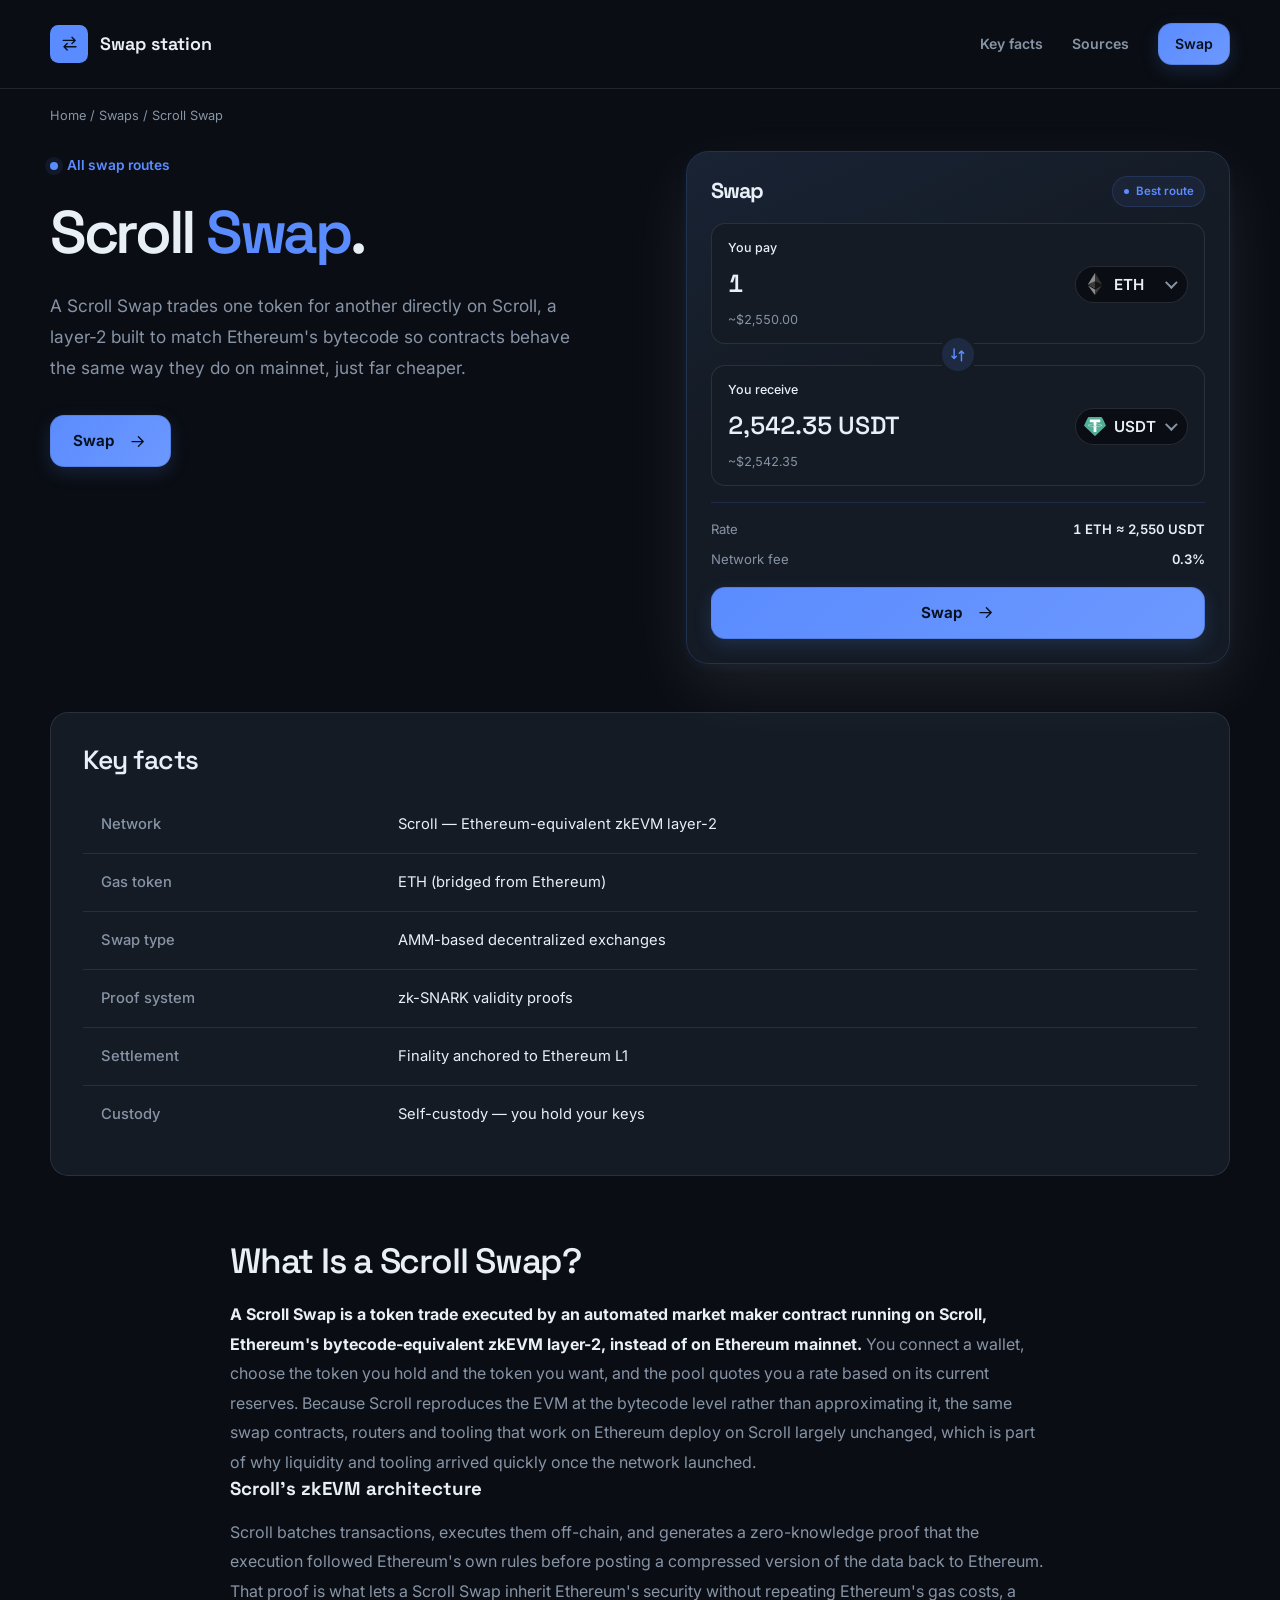
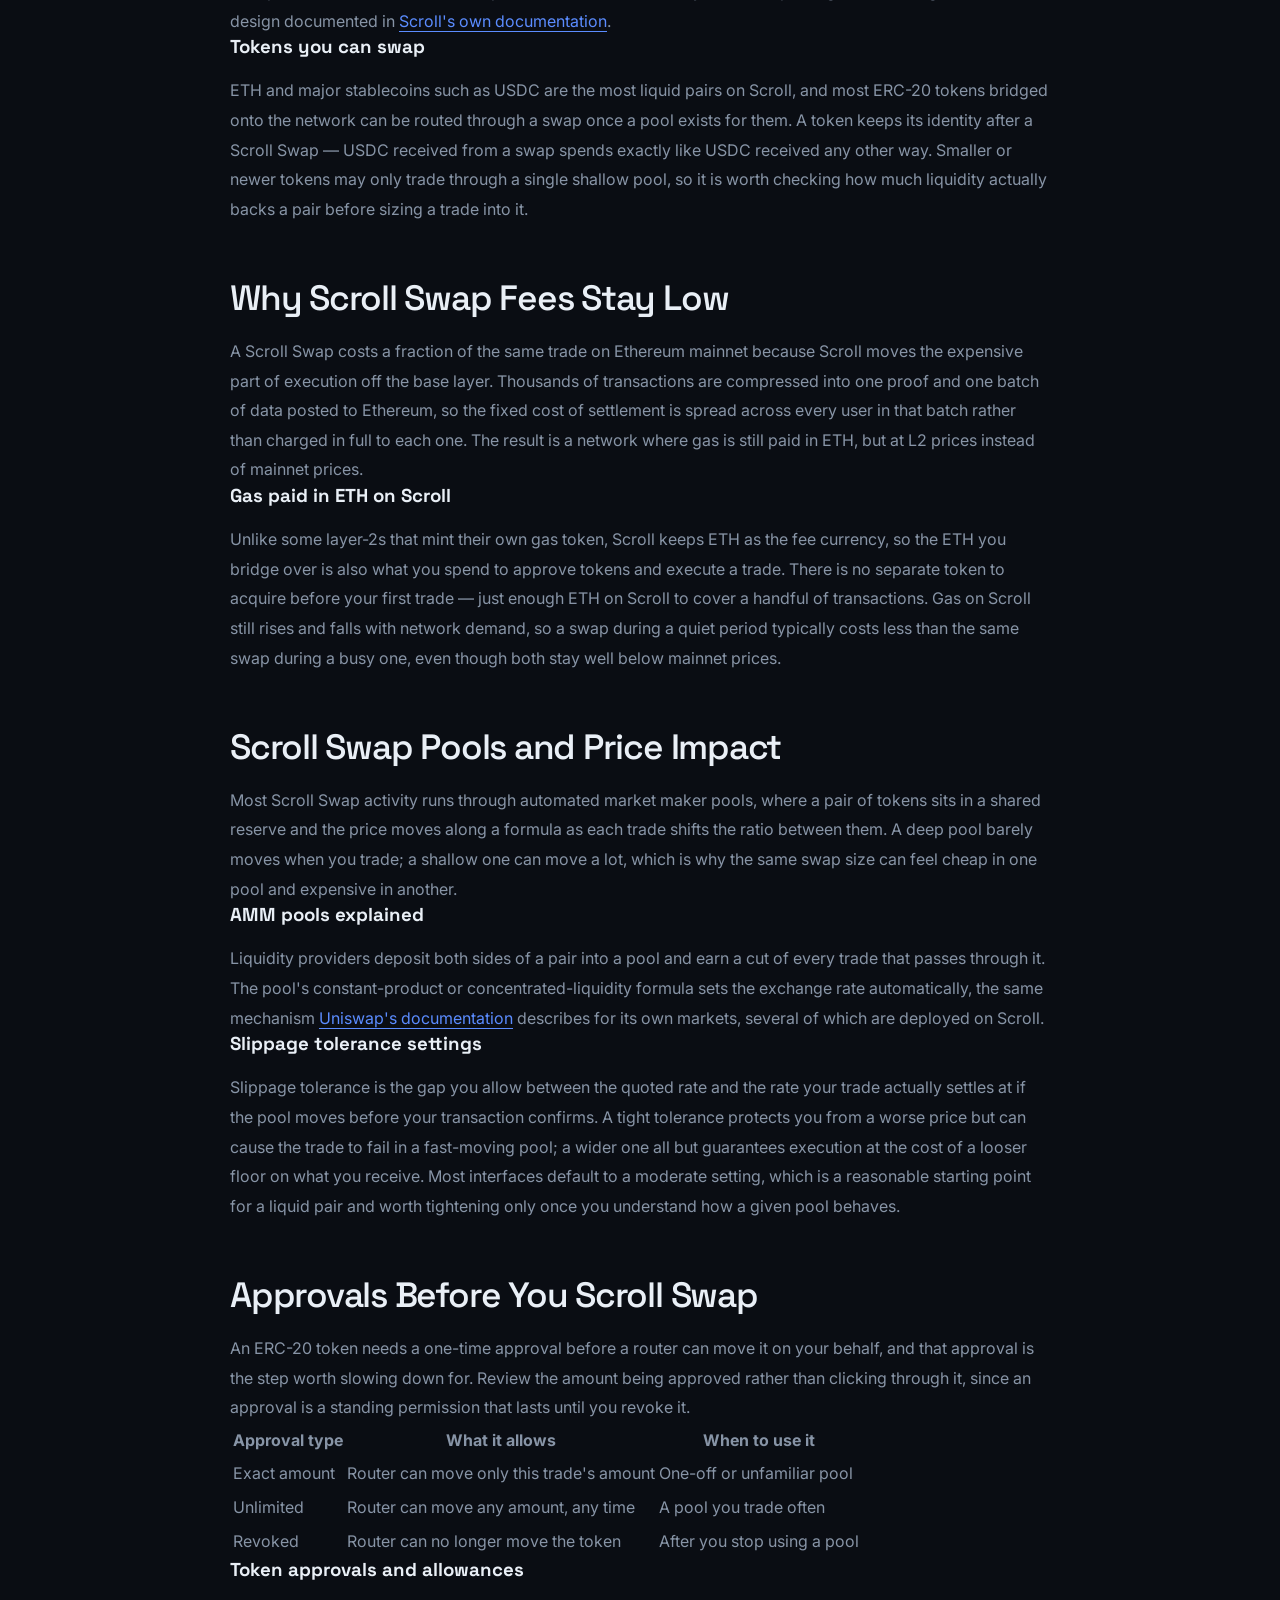
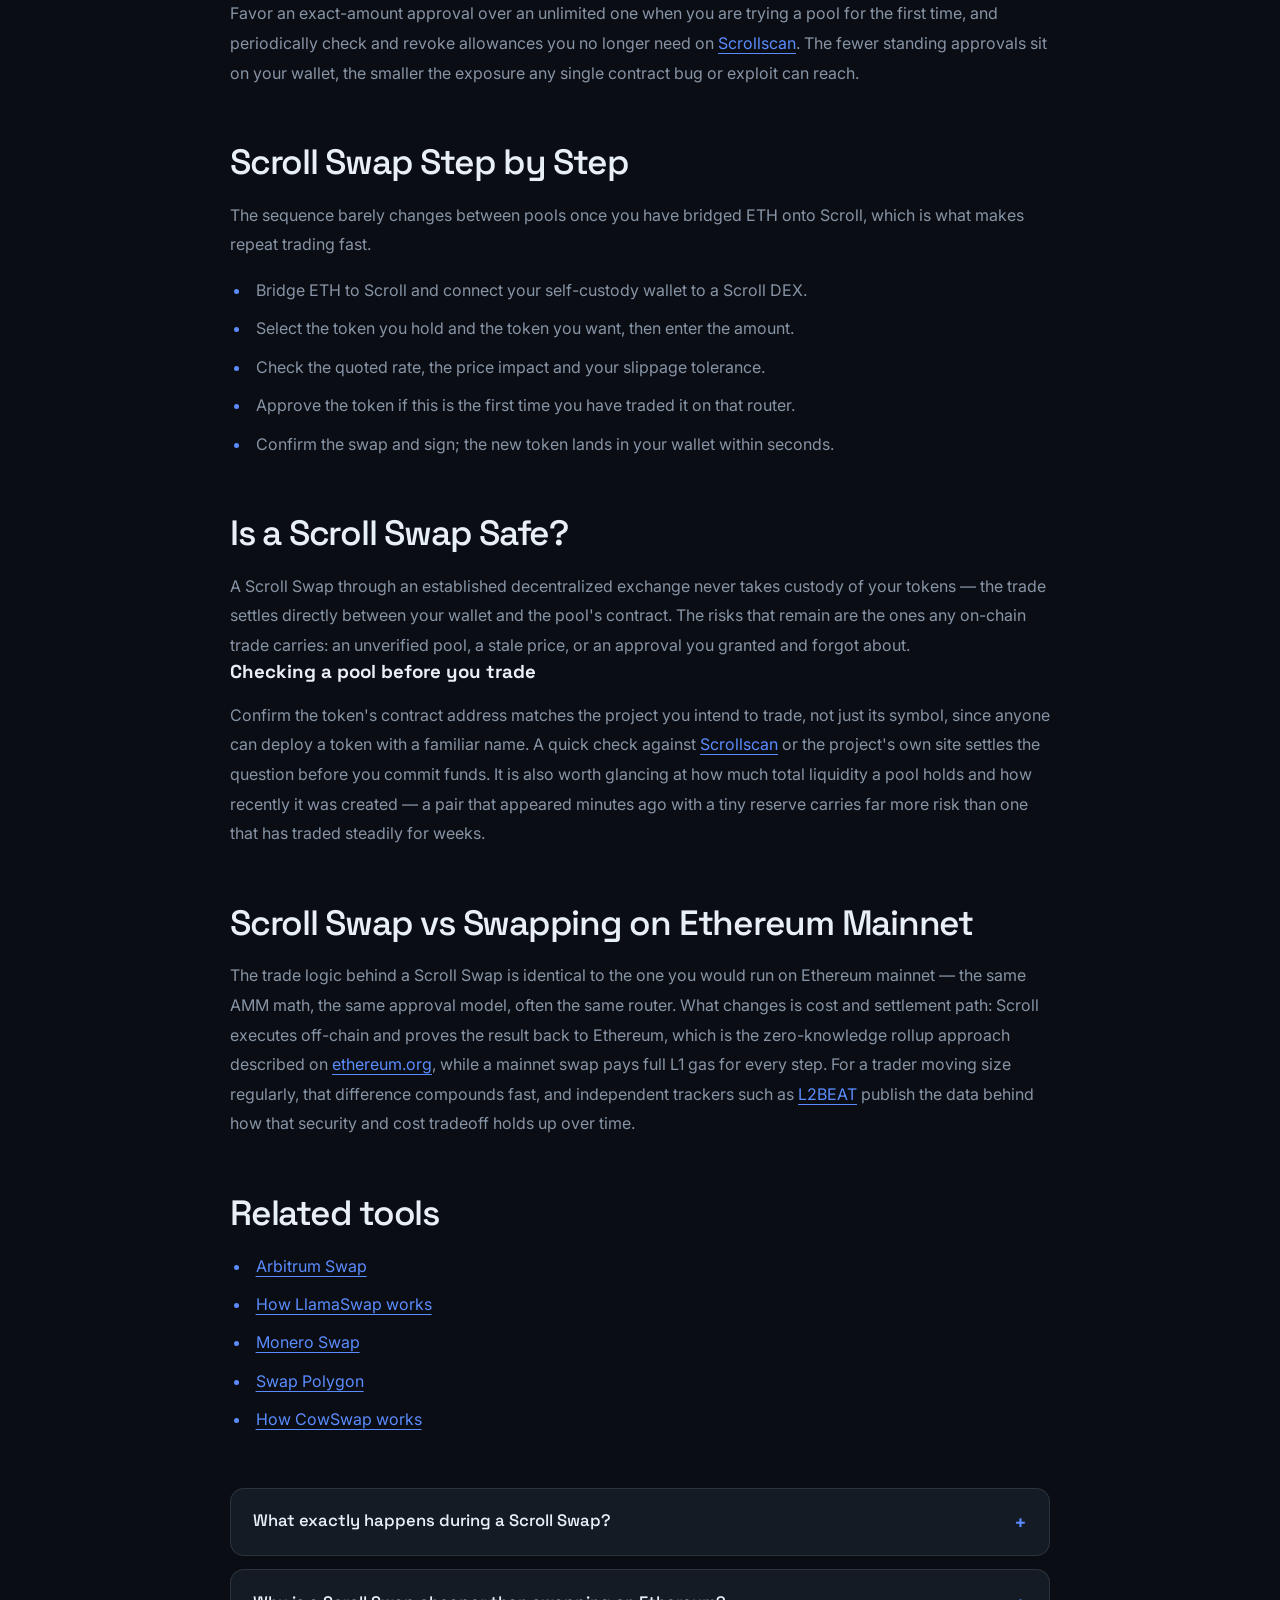
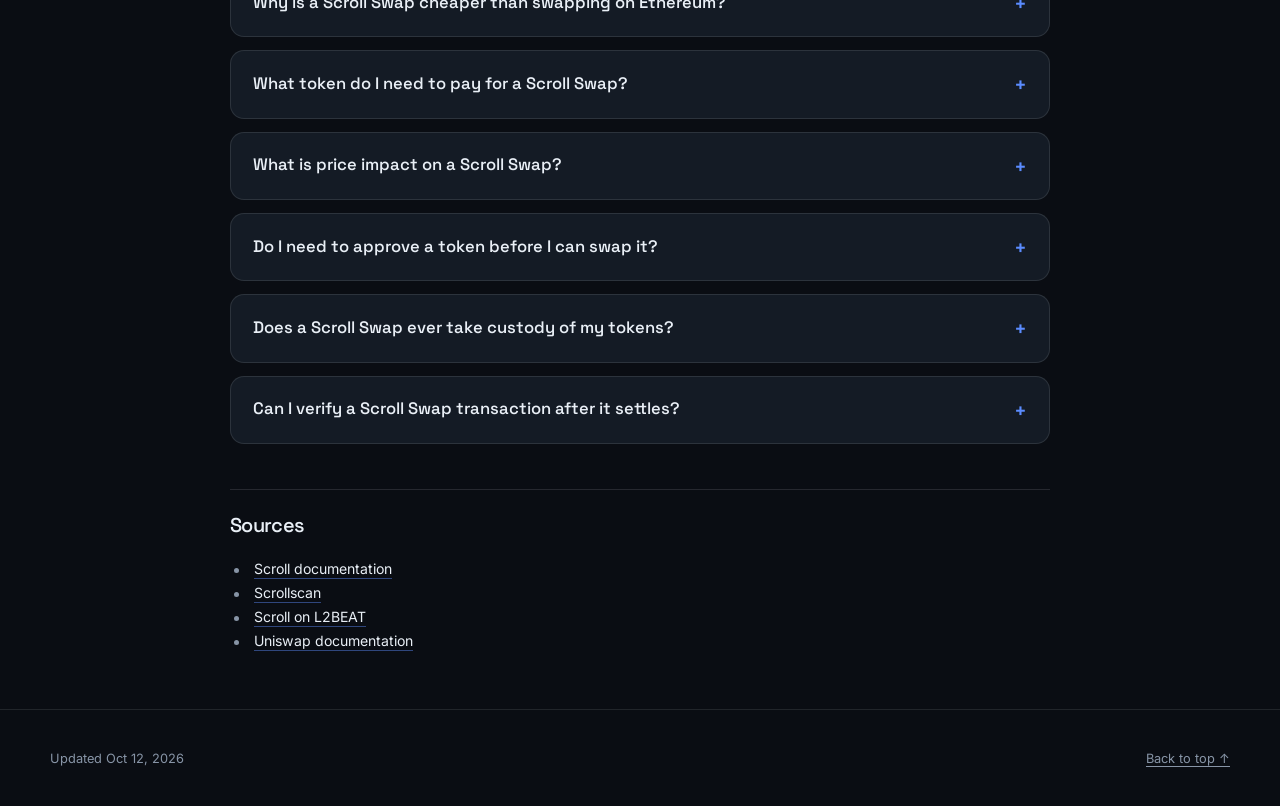
==== commit 0893beeb: "Internal network interlinking (Related block, dofollow)" ====
--- a/index.html
+++ b/index.html
@@ -16,7 +16,7 @@
   <meta name="twitter:description" content="Do a Scroll Swap to trade ETH, USDC and other tokens on Scroll, a bytecode-equivalent zkEVM layer-2. See AMM pools, slippage, approvals and gas paid in ETH before you sign, with self-custody the whole time.">
   <meta name="twitter:image" content="https://scroll-swap.github.io/og.png">
 <link rel="preconnect" href="https://fonts.googleapis.com"><link rel="preconnect" href="https://fonts.gstatic.com" crossorigin><link rel="stylesheet" href="https://fonts.googleapis.com/css2?family=Inter:wght@400;500;600;700&family=Space+Grotesk:wght@500;600;700&display=swap">
-<script type="application/ld+json">{"@context": "https://schema.org", "@graph": [{"@type": "WebSite", "@id": "https://scroll-swap.github.io/#website", "url": "https://scroll-swap.github.io/", "name": "Scroll Swap — Swap Tokens on Scroll L2 Cheaply"}, {"@type": "WebPage", "@id": "https://scroll-swap.github.io/#webpage", "url": "https://scroll-swap.github.io/", "name": "Scroll Swap — Swap Tokens on Scroll L2 Cheaply", "isPartOf": {"@id": "https://scroll-swap.github.io/#website"}, "description": "Do a Scroll Swap to trade ETH, USDC and other tokens on Scroll, a bytecode-equivalent zkEVM layer-2. See AMM pools, slippage, approvals and gas paid in ETH before you sign, with self-custody the whole time.", "datePublished": "2026-10-11", "dateModified": "2026-10-11"}, {"@type": "SoftwareApplication", "name": "Scroll Swap", "applicationCategory": "FinanceApplication", "operatingSystem": "Web", "offers": {"@type": "Offer", "price": "0", "priceCurrency": "USD"}}, {"@type": "BreadcrumbList", "itemListElement": [{"@type": "ListItem", "position": 1, "name": "Home", "item": "https://scroll-swap.github.io/"}, {"@type": "ListItem", "position": 2, "name": "Swaps"}, {"@type": "ListItem", "position": 3, "name": "Scroll Swap"}]}, {"@type": "FAQPage", "mainEntity": [{"@type": "Question", "name": "What exactly happens during a Scroll Swap?", "acceptedAnswer": {"@type": "Answer", "text": "An automated market maker contract on Scroll exchanges your token for another at a rate set by the pool's reserves, settling directly between your wallet and the contract with no custodial step."}}, {"@type": "Question", "name": "Why is a Scroll Swap cheaper than swapping on Ethereum?", "acceptedAnswer": {"@type": "Answer", "text": "Scroll batches many transactions, proves their correctness with a single zero-knowledge proof, and posts compressed data to Ethereum, spreading the settlement cost across every user instead of charging each trade the full mainnet gas price."}}, {"@type": "Question", "name": "What token do I need to pay for a Scroll Swap?", "acceptedAnswer": {"@type": "Answer", "text": "ETH. Scroll keeps ETH as its gas currency rather than minting a separate token, so the ETH you bridge over also covers approvals and swap transactions."}}, {"@type": "Question", "name": "What is price impact on a Scroll Swap?", "acceptedAnswer": {"@type": "Answer", "text": "Price impact is how far your trade moves the pool's rate away from the quote you saw before confirming. It grows with trade size relative to the pool's depth, so larger trades in shallow pools see more impact."}}, {"@type": "Question", "name": "Do I need to approve a token before I can swap it?", "acceptedAnswer": {"@type": "Answer", "text": "Yes, for any ERC-20 token the first time a given router trades it. Choosing an exact-amount approval over an unlimited one limits what that router can ever move."}}, {"@type": "Question", "name": "Does a Scroll Swap ever take custody of my tokens?", "acceptedAnswer": {"@type": "Answer", "text": "No. The trade settles directly between your self-custody wallet and the pool's contract, and your tokens never sit with an exchange operator at any point."}}, {"@type": "Question", "name": "Can I verify a Scroll Swap transaction after it settles?", "acceptedAnswer": {"@type": "Answer", "text": "Yes. Every Scroll Swap transaction is public and can be looked up by wallet address or transaction hash on a Scroll block explorer to confirm exactly what was sent and received."}}]}]}</script>
+<script type="application/ld+json">{"@context": "https://schema.org", "@graph": [{"@type": "WebSite", "@id": "https://scroll-swap.github.io/#website", "url": "https://scroll-swap.github.io/", "name": "Scroll Swap — Swap Tokens on Scroll L2 Cheaply"}, {"@type": "WebPage", "@id": "https://scroll-swap.github.io/#webpage", "url": "https://scroll-swap.github.io/", "name": "Scroll Swap — Swap Tokens on Scroll L2 Cheaply", "isPartOf": {"@id": "https://scroll-swap.github.io/#website"}, "description": "Do a Scroll Swap to trade ETH, USDC and other tokens on Scroll, a bytecode-equivalent zkEVM layer-2. See AMM pools, slippage, approvals and gas paid in ETH before you sign, with self-custody the whole time.", "datePublished": "2026-10-12", "dateModified": "2026-10-12"}, {"@type": "SoftwareApplication", "name": "Scroll Swap", "applicationCategory": "FinanceApplication", "operatingSystem": "Web", "offers": {"@type": "Offer", "price": "0", "priceCurrency": "USD"}}, {"@type": "BreadcrumbList", "itemListElement": [{"@type": "ListItem", "position": 1, "name": "Home", "item": "https://scroll-swap.github.io/"}, {"@type": "ListItem", "position": 2, "name": "Swaps"}, {"@type": "ListItem", "position": 3, "name": "Scroll Swap"}]}, {"@type": "FAQPage", "mainEntity": [{"@type": "Question", "name": "What exactly happens during a Scroll Swap?", "acceptedAnswer": {"@type": "Answer", "text": "An automated market maker contract on Scroll exchanges your token for another at a rate set by the pool's reserves, settling directly between your wallet and the contract with no custodial step."}}, {"@type": "Question", "name": "Why is a Scroll Swap cheaper than swapping on Ethereum?", "acceptedAnswer": {"@type": "Answer", "text": "Scroll batches many transactions, proves their correctness with a single zero-knowledge proof, and posts compressed data to Ethereum, spreading the settlement cost across every user instead of charging each trade the full mainnet gas price."}}, {"@type": "Question", "name": "What token do I need to pay for a Scroll Swap?", "acceptedAnswer": {"@type": "Answer", "text": "ETH. Scroll keeps ETH as its gas currency rather than minting a separate token, so the ETH you bridge over also covers approvals and swap transactions."}}, {"@type": "Question", "name": "What is price impact on a Scroll Swap?", "acceptedAnswer": {"@type": "Answer", "text": "Price impact is how far your trade moves the pool's rate away from the quote you saw before confirming. It grows with trade size relative to the pool's depth, so larger trades in shallow pools see more impact."}}, {"@type": "Question", "name": "Do I need to approve a token before I can swap it?", "acceptedAnswer": {"@type": "Answer", "text": "Yes, for any ERC-20 token the first time a given router trades it. Choosing an exact-amount approval over an unlimited one limits what that router can ever move."}}, {"@type": "Question", "name": "Does a Scroll Swap ever take custody of my tokens?", "acceptedAnswer": {"@type": "Answer", "text": "No. The trade settles directly between your self-custody wallet and the pool's contract, and your tokens never sit with an exchange operator at any point."}}, {"@type": "Question", "name": "Can I verify a Scroll Swap transaction after it settles?", "acceptedAnswer": {"@type": "Answer", "text": "Yes. Every Scroll Swap transaction is public and can be looked up by wallet address or transaction hash on a Scroll block explorer to confirm exactly what was sent and received."}}]}]}</script>
   <style>
     :root{--bg:#0A0D13;--surface:#141B25;--text:#E9EFF6;--muted:#8794A6;--accent:#5B8CFF;--accent-ink:#05101F;--radius:14px;--display:"Space Grotesk";--body:"Inter"}
     * { box-sizing: border-box; }
@@ -232,7 +232,7 @@
 <section class="ca4256d"><h2 class="c36f26b">Approvals Before You Scroll Swap</h2><div class="cfd5a08">An ERC-20 token needs a one-time approval before a router can move it on your behalf, and that approval is the step worth slowing down for. Review the amount being approved rather than clicking through it, since an approval is a standing permission that lasts until you revoke it.<table><thead><tr><th>Approval type</th><th>What it allows</th><th>When to use it</th></tr></thead><tbody><tr><td>Exact amount</td><td>Router can move only this trade's amount</td><td>One-off or unfamiliar pool</td></tr><tr><td>Unlimited</td><td>Router can move any amount, any time</td><td>A pool you trade often</td></tr><tr><td>Revoked</td><td>Router can no longer move the token</td><td>After you stop using a pool</td></tr></tbody></table><h3>Token approvals and allowances</h3>Favor an exact-amount approval over an unlimited one when you are trying a pool for the first time, and periodically check and revoke allowances you no longer need on <a href="https://scrollscan.com/" rel="nofollow noopener" target="_blank">Scrollscan</a>. The fewer standing approvals sit on your wallet, the smaller the exposure any single contract bug or exploit can reach.</div></section>
 <section class="ca4256d"><h2 class="c36f26b">Scroll Swap Step by Step</h2><div class="cfd5a08">The sequence barely changes between pools once you have bridged ETH onto Scroll, which is what makes repeat trading fast.<ul><li>Bridge ETH to Scroll and connect your self-custody wallet to a Scroll DEX.</li><li>Select the token you hold and the token you want, then enter the amount.</li><li>Check the quoted rate, the price impact and your slippage tolerance.</li><li>Approve the token if this is the first time you have traded it on that router.</li><li>Confirm the swap and sign; the new token lands in your wallet within seconds.</li></ul></div></section>
 <section class="ca4256d"><h2 class="c36f26b">Is a Scroll Swap Safe?</h2><div class="cfd5a08">A Scroll Swap through an established decentralized exchange never takes custody of your tokens — the trade settles directly between your wallet and the pool's contract. The risks that remain are the ones any on-chain trade carries: an unverified pool, a stale price, or an approval you granted and forgot about.<h3>Checking a pool before you trade</h3>Confirm the token's contract address matches the project you intend to trade, not just its symbol, since anyone can deploy a token with a familiar name. A quick check against <a href="https://scrollscan.com/" rel="nofollow noopener" target="_blank">Scrollscan</a> or the project's own site settles the question before you commit funds. It is also worth glancing at how much total liquidity a pool holds and how recently it was created — a pair that appeared minutes ago with a tiny reserve carries far more risk than one that has traded steadily for weeks.</div></section>
-<section class="ca4256d"><h2 class="c36f26b">Scroll Swap vs Swapping on Ethereum Mainnet</h2><div class="cfd5a08">The trade logic behind a Scroll Swap is identical to the one you would run on Ethereum mainnet — the same AMM math, the same approval model, often the same router. What changes is cost and settlement path: Scroll executes off-chain and proves the result back to Ethereum, which is the zero-knowledge rollup approach described on <a href="https://ethereum.org/en/developers/docs/scaling/zk-rollups/" rel="nofollow noopener" target="_blank">ethereum.org</a>, while a mainnet swap pays full L1 gas for every step. For a trader moving size regularly, that difference compounds fast, and independent trackers such as <a href="https://l2beat.com/scaling/projects/scroll" rel="nofollow noopener" target="_blank">L2BEAT</a> publish the data behind how that security and cost tradeoff holds up over time.</div></section>
+<section class="ca4256d"><h2 class="c36f26b">Scroll Swap vs Swapping on Ethereum Mainnet</h2><div class="cfd5a08">The trade logic behind a Scroll Swap is identical to the one you would run on Ethereum mainnet — the same AMM math, the same approval model, often the same router. What changes is cost and settlement path: Scroll executes off-chain and proves the result back to Ethereum, which is the zero-knowledge rollup approach described on <a href="https://ethereum.org/en/developers/docs/scaling/zk-rollups/" rel="nofollow noopener" target="_blank">ethereum.org</a>, while a mainnet swap pays full L1 gas for every step. For a trader moving size regularly, that difference compounds fast, and independent trackers such as <a href="https://l2beat.com/scaling/projects/scroll" rel="nofollow noopener" target="_blank">L2BEAT</a> publish the data behind how that security and cost tradeoff holds up over time.</div></section><section class="ca4256d cfcc9d1" id="related"><h2 class="c36f26b">Related tools</h2><div class="cfd5a08"><ul><li><a href="https://arbitrumswap.github.io/">Arbitrum Swap</a></li><li><a href="https://llama-swap.github.io/">How LlamaSwap works</a></li><li><a href="https://swap-monero.github.io/">Monero Swap</a></li><li><a href="https://swap-polygon.github.io/">Swap Polygon</a></li><li><a href="https://cowswap-app.github.io/">How CowSwap works</a></li></ul></div></section>
     <details class="c412656"><summary class="c6ab7e7">What exactly happens during a Scroll Swap?</summary><div class="c3ebd2a">An automated market maker contract on Scroll exchanges your token for another at a rate set by the pool's reserves, settling directly between your wallet and the contract with no custodial step.</div></details>
 <details class="c412656"><summary class="c6ab7e7">Why is a Scroll Swap cheaper than swapping on Ethereum?</summary><div class="c3ebd2a">Scroll batches many transactions, proves their correctness with a single zero-knowledge proof, and posts compressed data to Ethereum, spreading the settlement cost across every user instead of charging each trade the full mainnet gas price.</div></details>
 <details class="c412656"><summary class="c6ab7e7">What token do I need to pay for a Scroll Swap?</summary><div class="c3ebd2a">ETH. Scroll keeps ETH as its gas currency rather than minting a separate token, so the ETH you bridge over also covers approvals and swap transactions.</div></details>
@@ -250,7 +250,7 @@
   </section>
   <footer class="cbcceec">
     <div class="cff326d c30b570">
-      <p>Updated Oct 11, 2026</p>
+      <p>Updated Oct 12, 2026</p>
       <a href="#top">Back to top ↑</a>
     </div>
   </footer>
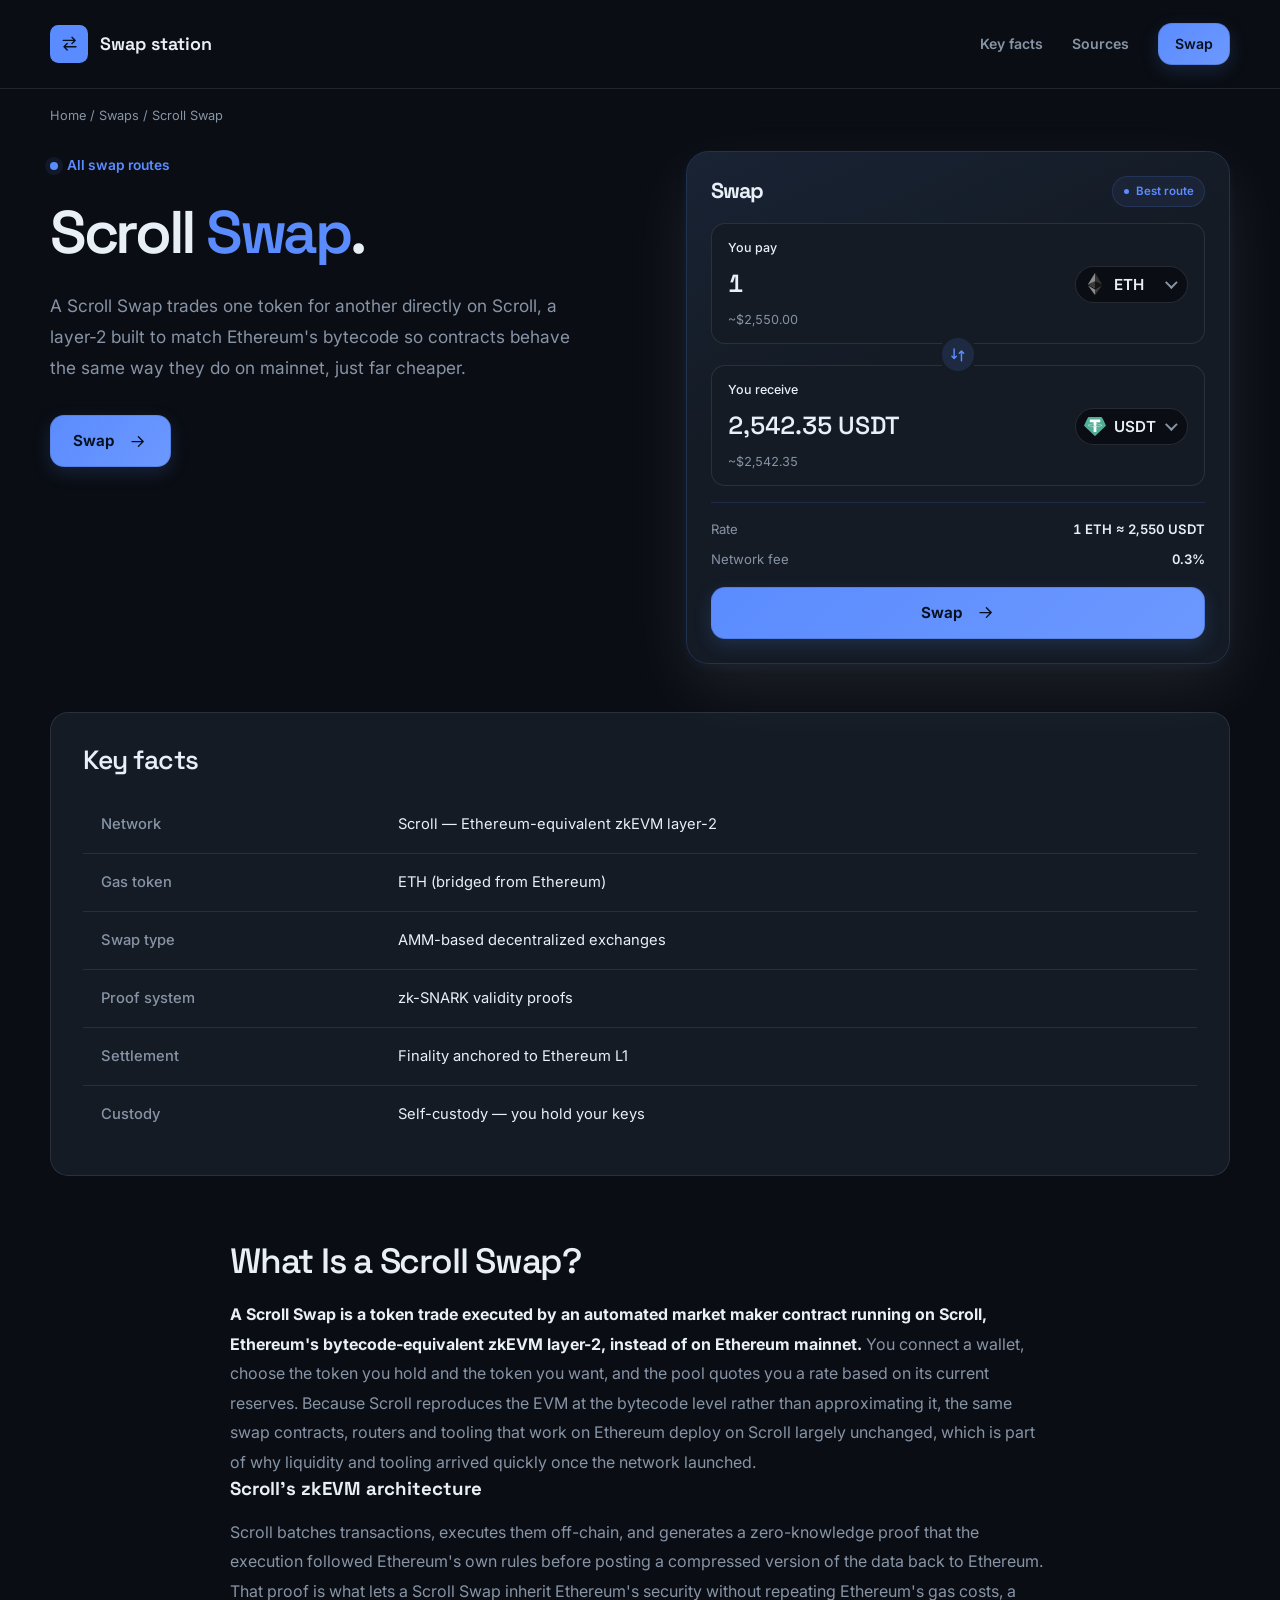
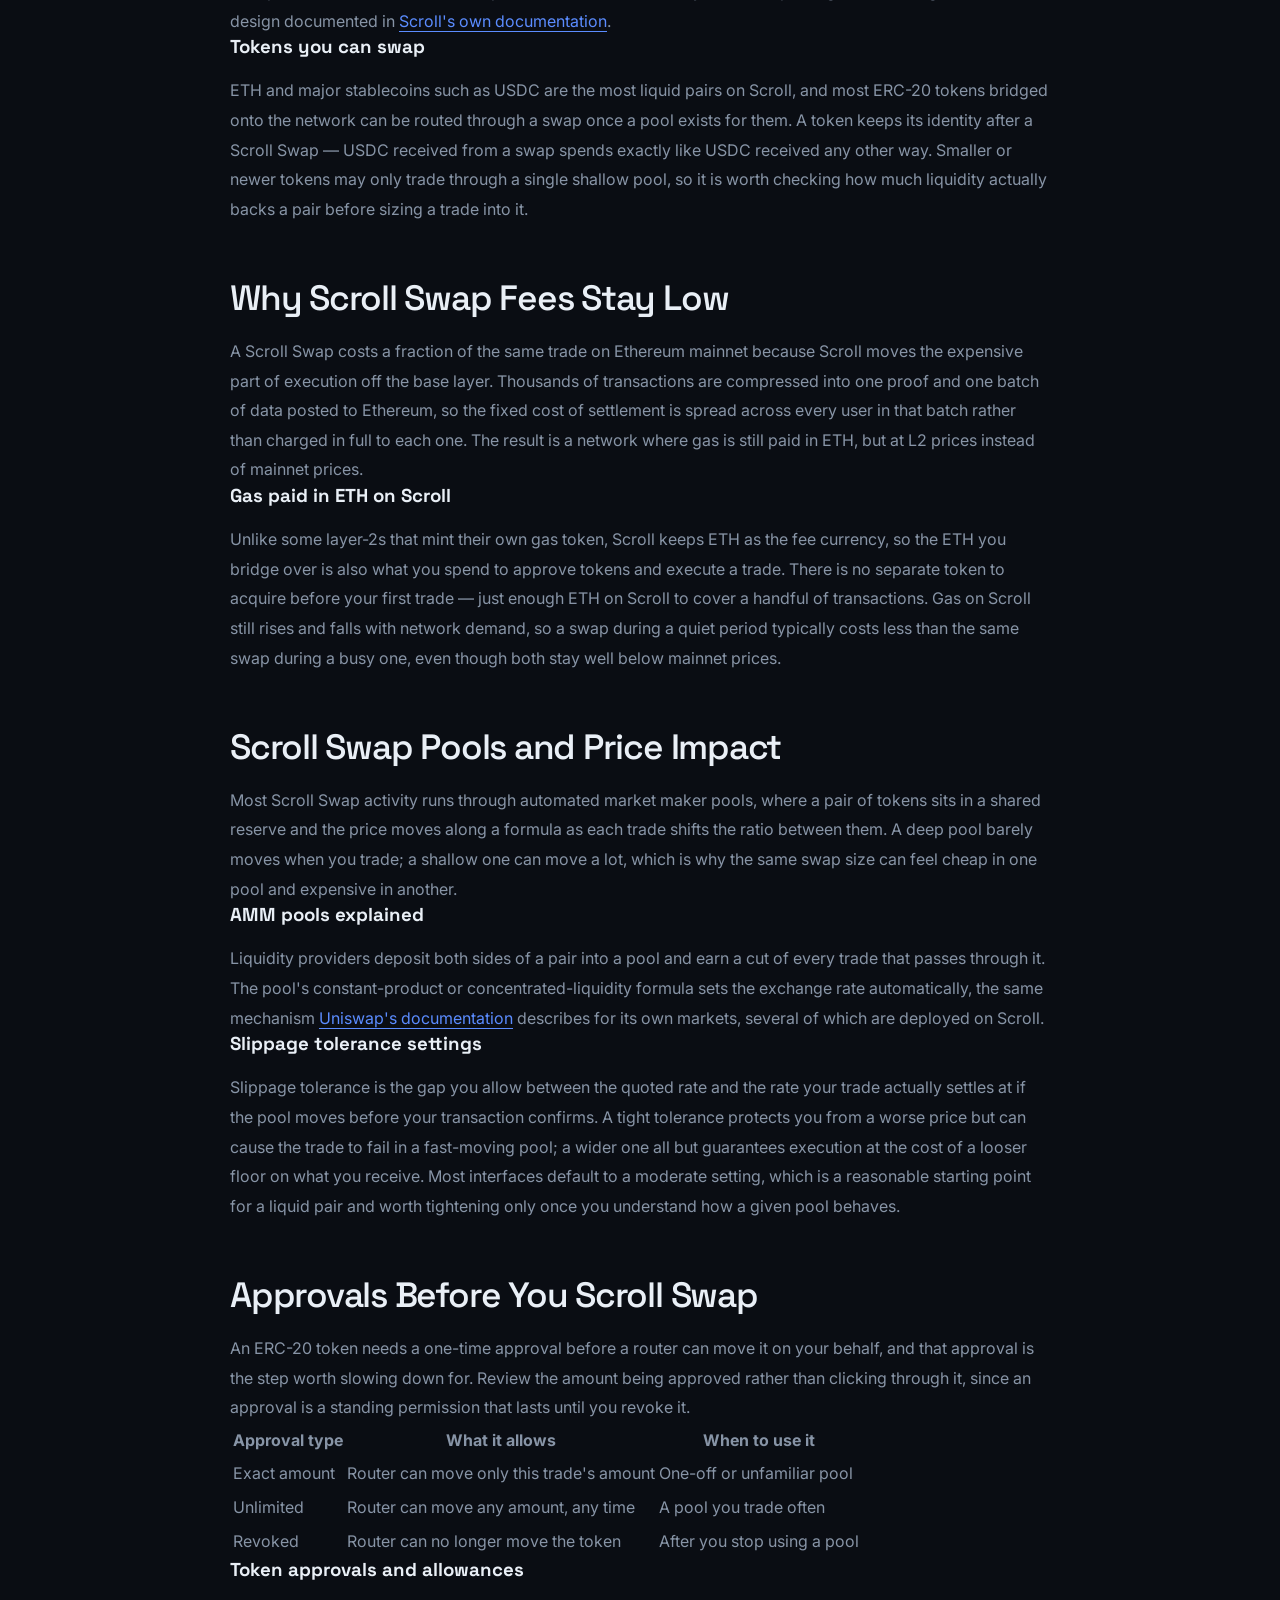
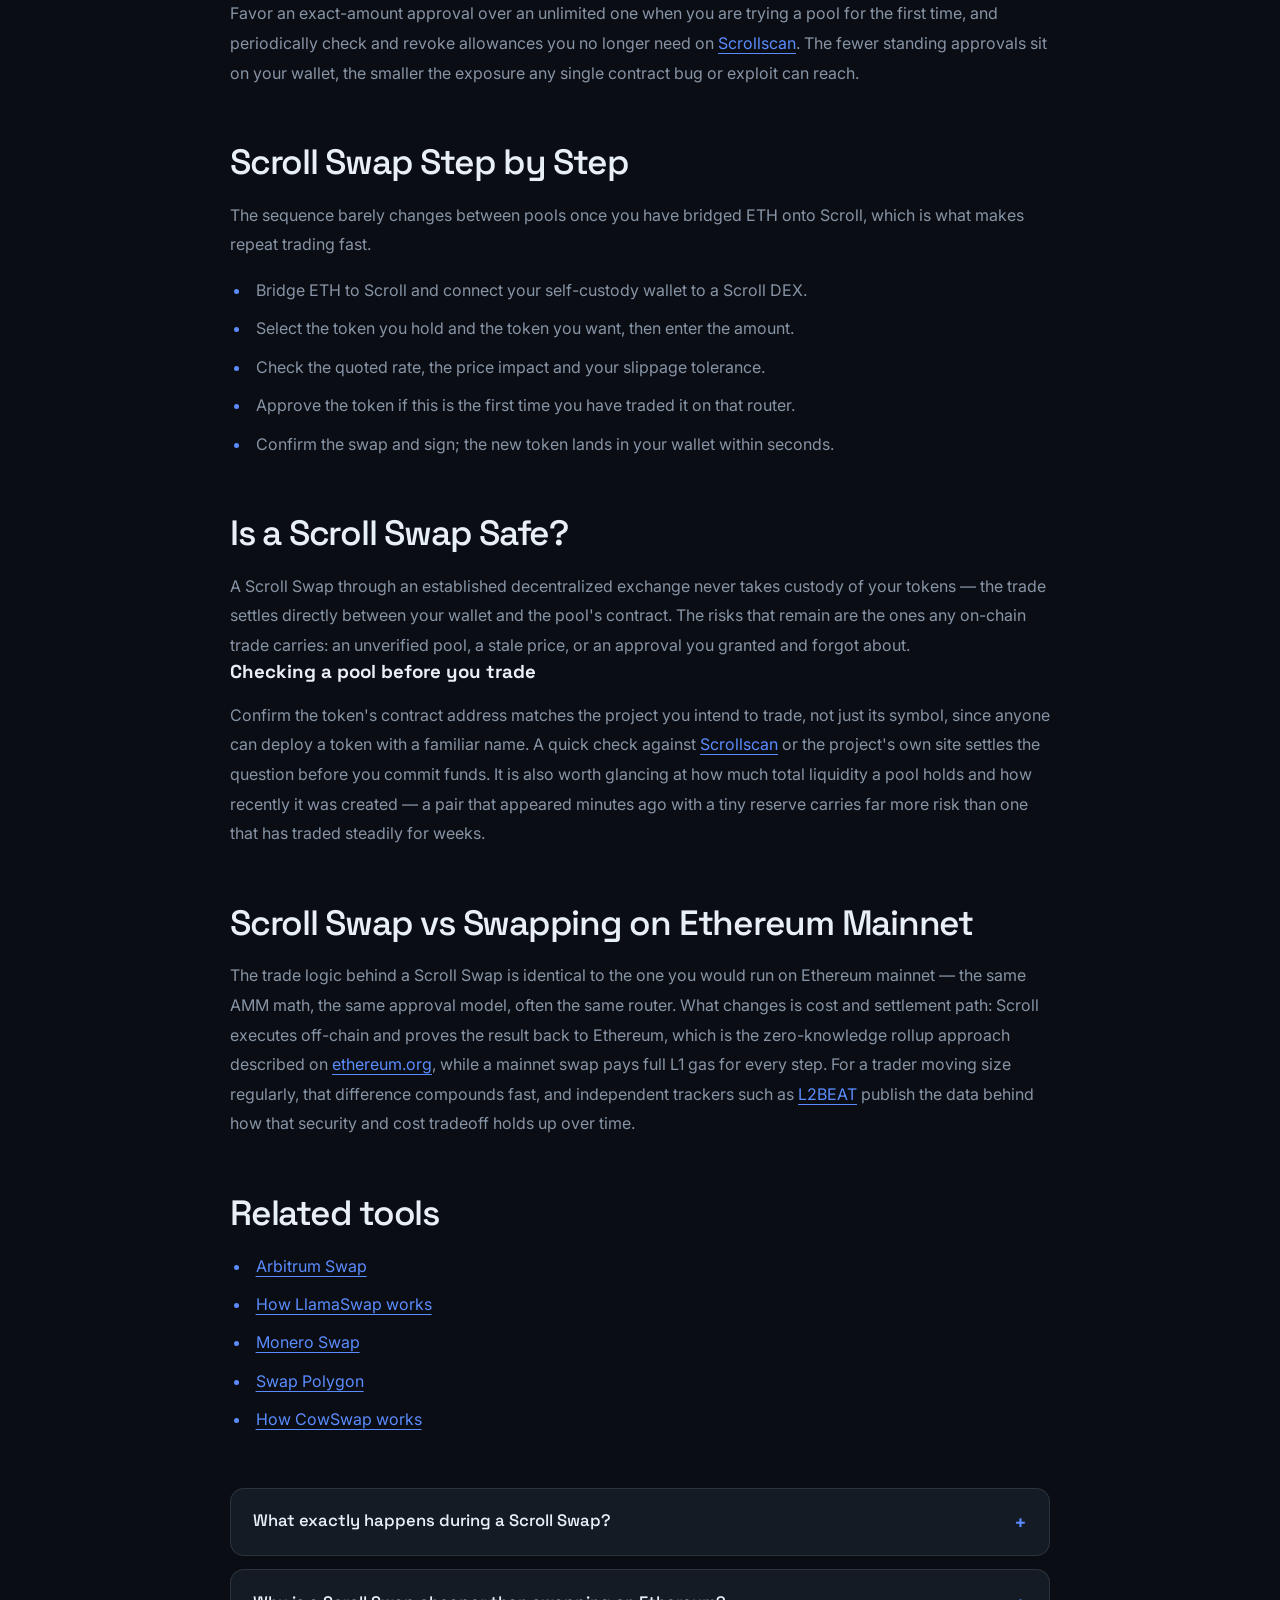
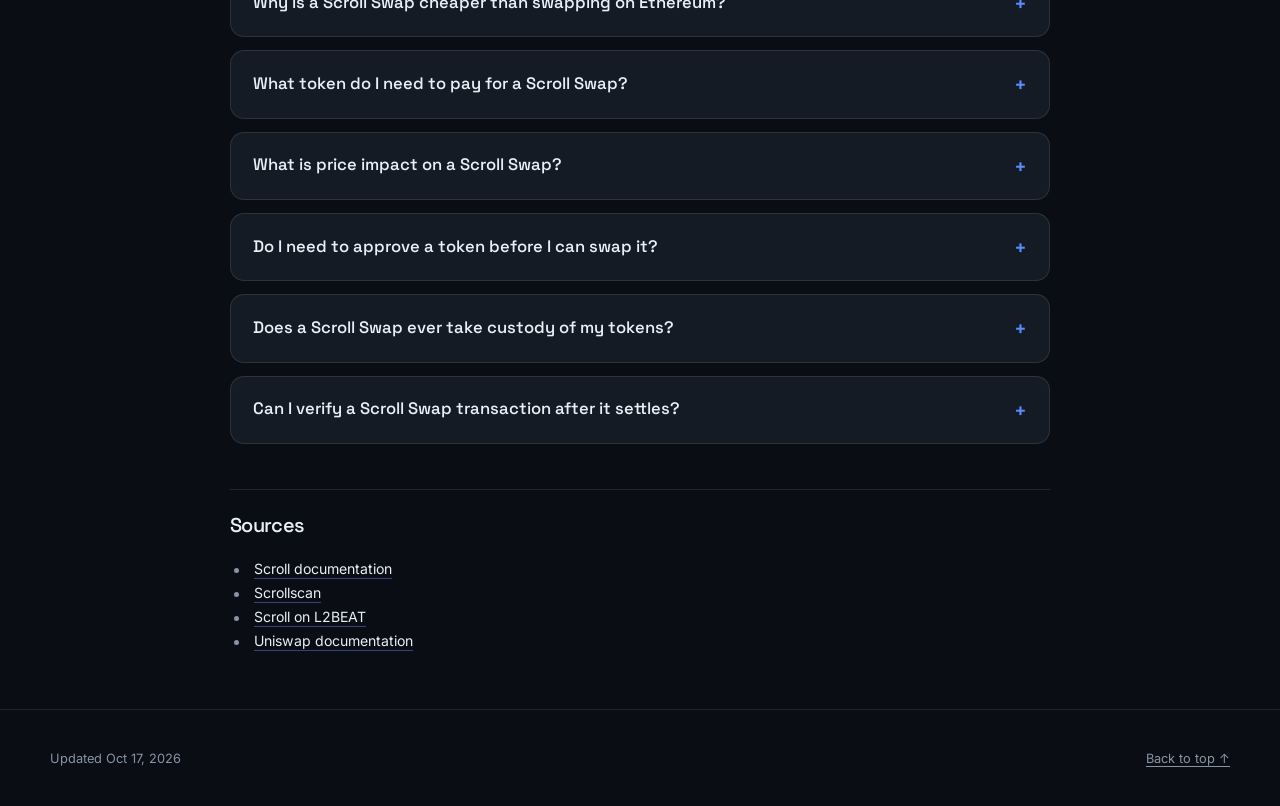
==== commit 862a2441: "Freshness: date refresh + re-index" ====
--- a/index.html
+++ b/index.html
@@ -16,7 +16,7 @@
   <meta name="twitter:description" content="Do a Scroll Swap to trade ETH, USDC and other tokens on Scroll, a bytecode-equivalent zkEVM layer-2. See AMM pools, slippage, approvals and gas paid in ETH before you sign, with self-custody the whole time.">
   <meta name="twitter:image" content="https://scroll-swap.github.io/og.png">
 <link rel="preconnect" href="https://fonts.googleapis.com"><link rel="preconnect" href="https://fonts.gstatic.com" crossorigin><link rel="stylesheet" href="https://fonts.googleapis.com/css2?family=Inter:wght@400;500;600;700&family=Space+Grotesk:wght@500;600;700&display=swap">
-<script type="application/ld+json">{"@context": "https://schema.org", "@graph": [{"@type": "WebSite", "@id": "https://scroll-swap.github.io/#website", "url": "https://scroll-swap.github.io/", "name": "Scroll Swap — Swap Tokens on Scroll L2 Cheaply"}, {"@type": "WebPage", "@id": "https://scroll-swap.github.io/#webpage", "url": "https://scroll-swap.github.io/", "name": "Scroll Swap — Swap Tokens on Scroll L2 Cheaply", "isPartOf": {"@id": "https://scroll-swap.github.io/#website"}, "description": "Do a Scroll Swap to trade ETH, USDC and other tokens on Scroll, a bytecode-equivalent zkEVM layer-2. See AMM pools, slippage, approvals and gas paid in ETH before you sign, with self-custody the whole time.", "datePublished": "2026-10-12", "dateModified": "2026-10-12"}, {"@type": "SoftwareApplication", "name": "Scroll Swap", "applicationCategory": "FinanceApplication", "operatingSystem": "Web", "offers": {"@type": "Offer", "price": "0", "priceCurrency": "USD"}}, {"@type": "BreadcrumbList", "itemListElement": [{"@type": "ListItem", "position": 1, "name": "Home", "item": "https://scroll-swap.github.io/"}, {"@type": "ListItem", "position": 2, "name": "Swaps"}, {"@type": "ListItem", "position": 3, "name": "Scroll Swap"}]}, {"@type": "FAQPage", "mainEntity": [{"@type": "Question", "name": "What exactly happens during a Scroll Swap?", "acceptedAnswer": {"@type": "Answer", "text": "An automated market maker contract on Scroll exchanges your token for another at a rate set by the pool's reserves, settling directly between your wallet and the contract with no custodial step."}}, {"@type": "Question", "name": "Why is a Scroll Swap cheaper than swapping on Ethereum?", "acceptedAnswer": {"@type": "Answer", "text": "Scroll batches many transactions, proves their correctness with a single zero-knowledge proof, and posts compressed data to Ethereum, spreading the settlement cost across every user instead of charging each trade the full mainnet gas price."}}, {"@type": "Question", "name": "What token do I need to pay for a Scroll Swap?", "acceptedAnswer": {"@type": "Answer", "text": "ETH. Scroll keeps ETH as its gas currency rather than minting a separate token, so the ETH you bridge over also covers approvals and swap transactions."}}, {"@type": "Question", "name": "What is price impact on a Scroll Swap?", "acceptedAnswer": {"@type": "Answer", "text": "Price impact is how far your trade moves the pool's rate away from the quote you saw before confirming. It grows with trade size relative to the pool's depth, so larger trades in shallow pools see more impact."}}, {"@type": "Question", "name": "Do I need to approve a token before I can swap it?", "acceptedAnswer": {"@type": "Answer", "text": "Yes, for any ERC-20 token the first time a given router trades it. Choosing an exact-amount approval over an unlimited one limits what that router can ever move."}}, {"@type": "Question", "name": "Does a Scroll Swap ever take custody of my tokens?", "acceptedAnswer": {"@type": "Answer", "text": "No. The trade settles directly between your self-custody wallet and the pool's contract, and your tokens never sit with an exchange operator at any point."}}, {"@type": "Question", "name": "Can I verify a Scroll Swap transaction after it settles?", "acceptedAnswer": {"@type": "Answer", "text": "Yes. Every Scroll Swap transaction is public and can be looked up by wallet address or transaction hash on a Scroll block explorer to confirm exactly what was sent and received."}}]}]}</script>
+<script type="application/ld+json">{"@context": "https://schema.org", "@graph": [{"@type": "WebSite", "@id": "https://scroll-swap.github.io/#website", "url": "https://scroll-swap.github.io/", "name": "Scroll Swap — Swap Tokens on Scroll L2 Cheaply"}, {"@type": "WebPage", "@id": "https://scroll-swap.github.io/#webpage", "url": "https://scroll-swap.github.io/", "name": "Scroll Swap — Swap Tokens on Scroll L2 Cheaply", "isPartOf": {"@id": "https://scroll-swap.github.io/#website"}, "description": "Do a Scroll Swap to trade ETH, USDC and other tokens on Scroll, a bytecode-equivalent zkEVM layer-2. See AMM pools, slippage, approvals and gas paid in ETH before you sign, with self-custody the whole time.", "datePublished": "2026-10-17", "dateModified": "2026-10-17"}, {"@type": "SoftwareApplication", "name": "Scroll Swap", "applicationCategory": "FinanceApplication", "operatingSystem": "Web", "offers": {"@type": "Offer", "price": "0", "priceCurrency": "USD"}}, {"@type": "BreadcrumbList", "itemListElement": [{"@type": "ListItem", "position": 1, "name": "Home", "item": "https://scroll-swap.github.io/"}, {"@type": "ListItem", "position": 2, "name": "Swaps"}, {"@type": "ListItem", "position": 3, "name": "Scroll Swap"}]}, {"@type": "FAQPage", "mainEntity": [{"@type": "Question", "name": "What exactly happens during a Scroll Swap?", "acceptedAnswer": {"@type": "Answer", "text": "An automated market maker contract on Scroll exchanges your token for another at a rate set by the pool's reserves, settling directly between your wallet and the contract with no custodial step."}}, {"@type": "Question", "name": "Why is a Scroll Swap cheaper than swapping on Ethereum?", "acceptedAnswer": {"@type": "Answer", "text": "Scroll batches many transactions, proves their correctness with a single zero-knowledge proof, and posts compressed data to Ethereum, spreading the settlement cost across every user instead of charging each trade the full mainnet gas price."}}, {"@type": "Question", "name": "What token do I need to pay for a Scroll Swap?", "acceptedAnswer": {"@type": "Answer", "text": "ETH. Scroll keeps ETH as its gas currency rather than minting a separate token, so the ETH you bridge over also covers approvals and swap transactions."}}, {"@type": "Question", "name": "What is price impact on a Scroll Swap?", "acceptedAnswer": {"@type": "Answer", "text": "Price impact is how far your trade moves the pool's rate away from the quote you saw before confirming. It grows with trade size relative to the pool's depth, so larger trades in shallow pools see more impact."}}, {"@type": "Question", "name": "Do I need to approve a token before I can swap it?", "acceptedAnswer": {"@type": "Answer", "text": "Yes, for any ERC-20 token the first time a given router trades it. Choosing an exact-amount approval over an unlimited one limits what that router can ever move."}}, {"@type": "Question", "name": "Does a Scroll Swap ever take custody of my tokens?", "acceptedAnswer": {"@type": "Answer", "text": "No. The trade settles directly between your self-custody wallet and the pool's contract, and your tokens never sit with an exchange operator at any point."}}, {"@type": "Question", "name": "Can I verify a Scroll Swap transaction after it settles?", "acceptedAnswer": {"@type": "Answer", "text": "Yes. Every Scroll Swap transaction is public and can be looked up by wallet address or transaction hash on a Scroll block explorer to confirm exactly what was sent and received."}}]}]}</script>
   <style>
     :root{--bg:#0A0D13;--surface:#141B25;--text:#E9EFF6;--muted:#8794A6;--accent:#5B8CFF;--accent-ink:#05101F;--radius:14px;--display:"Space Grotesk";--body:"Inter"}
     * { box-sizing: border-box; }
@@ -250,7 +250,7 @@
   </section>
   <footer class="cbcceec">
     <div class="cff326d c30b570">
-      <p>Updated Oct 12, 2026</p>
+      <p>Updated Oct 17, 2026</p>
       <a href="#top">Back to top ↑</a>
     </div>
   </footer>
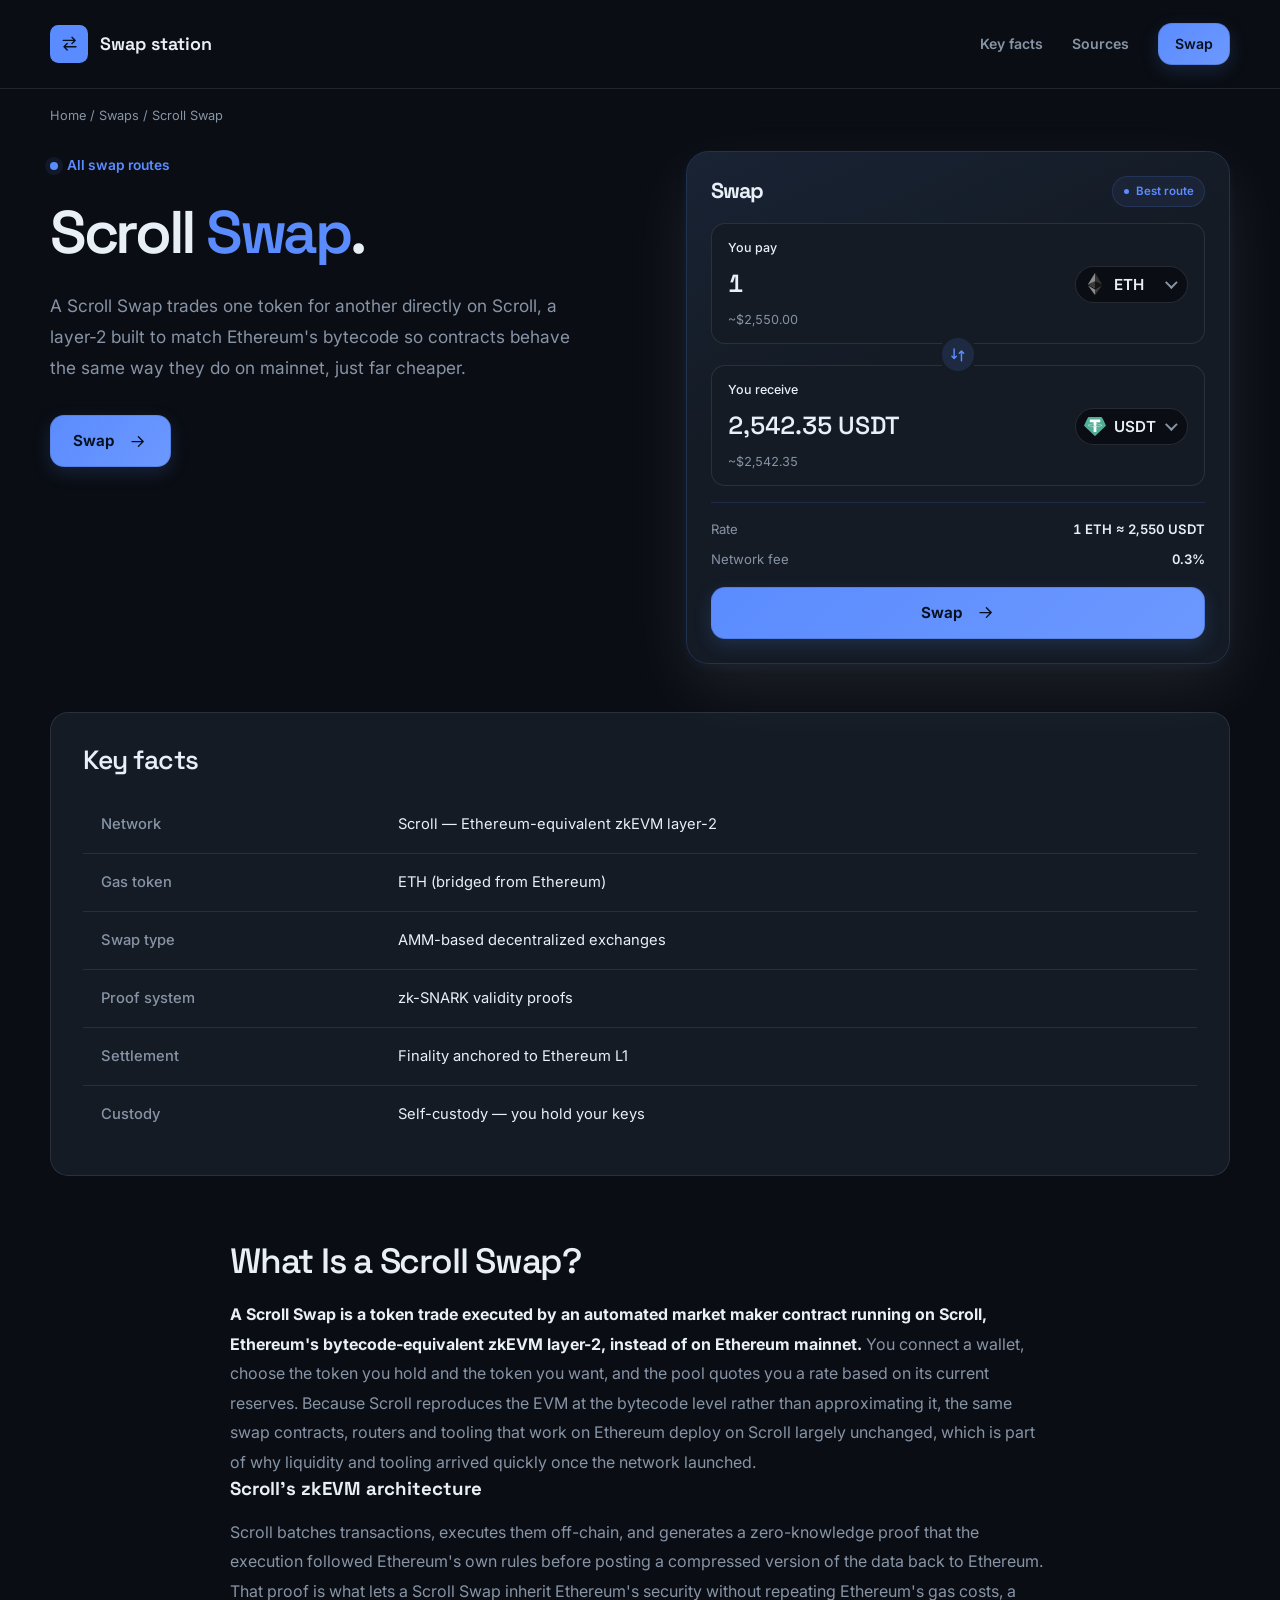
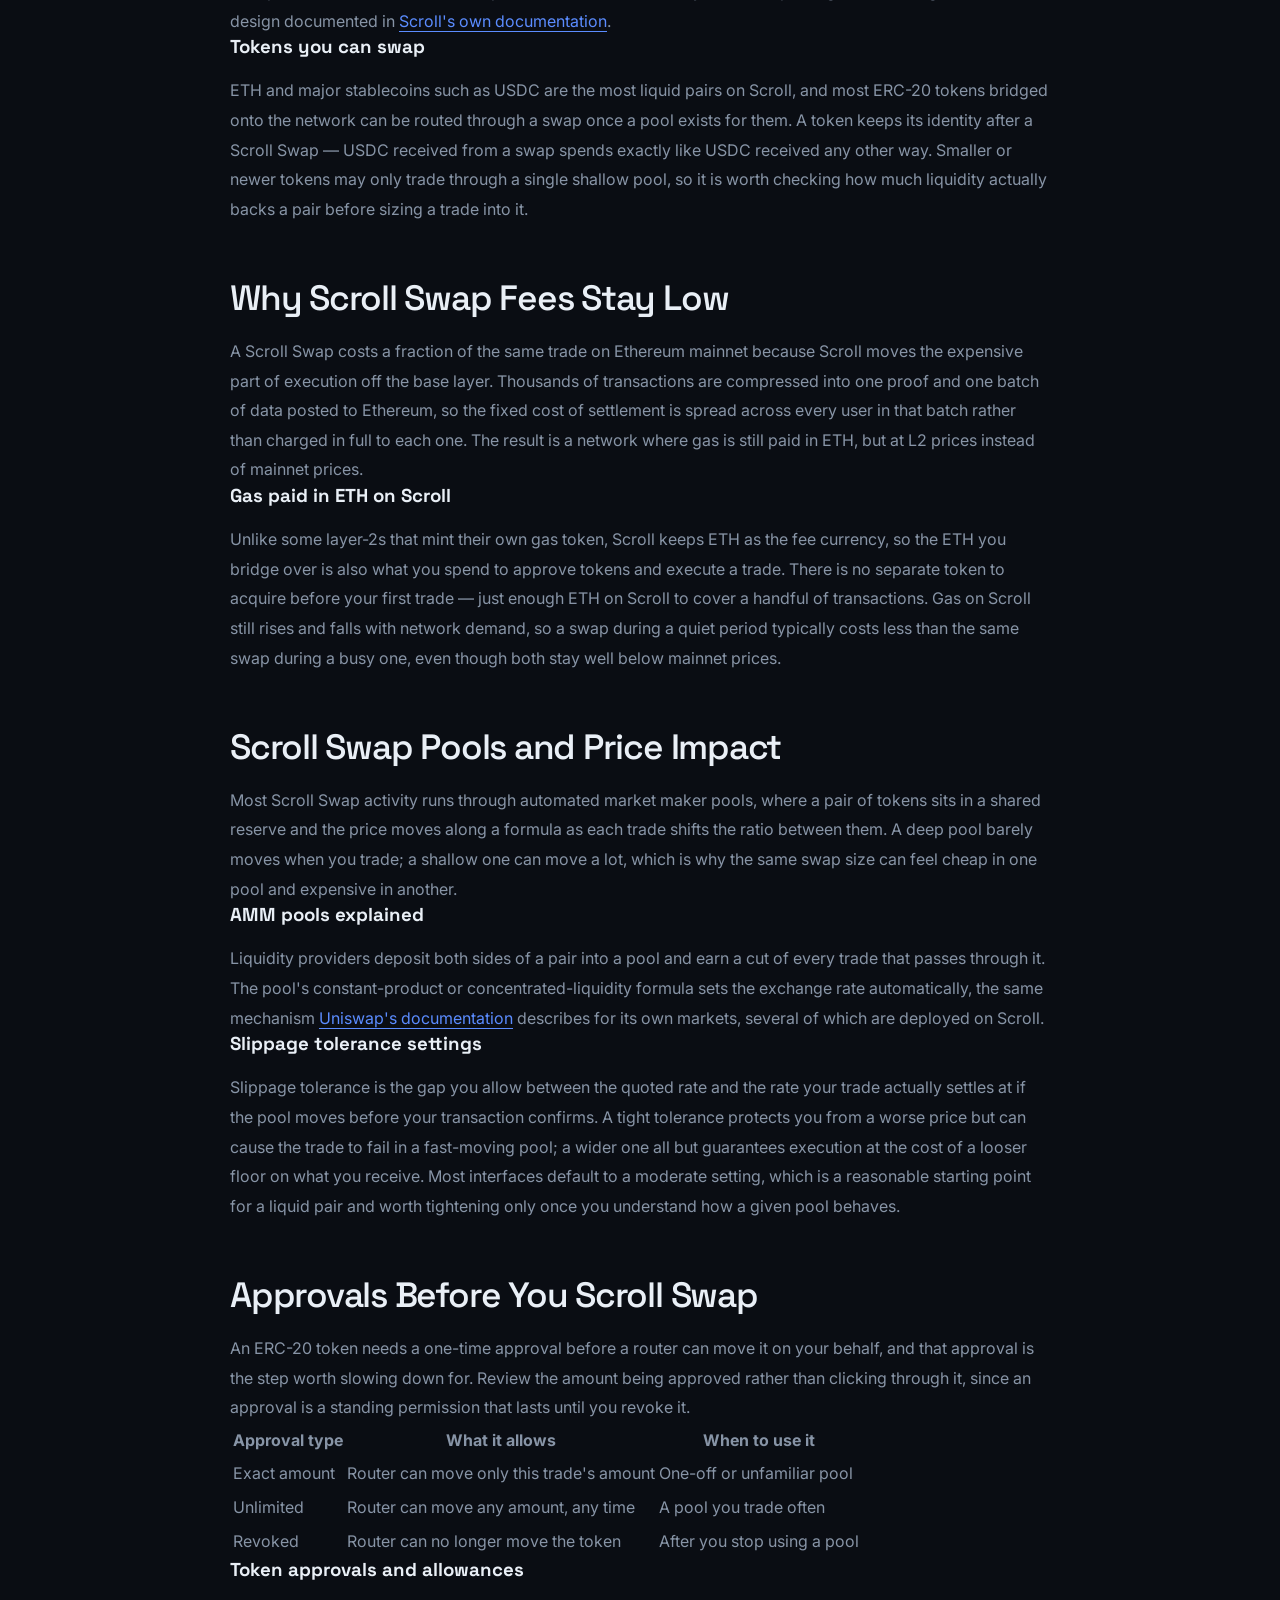
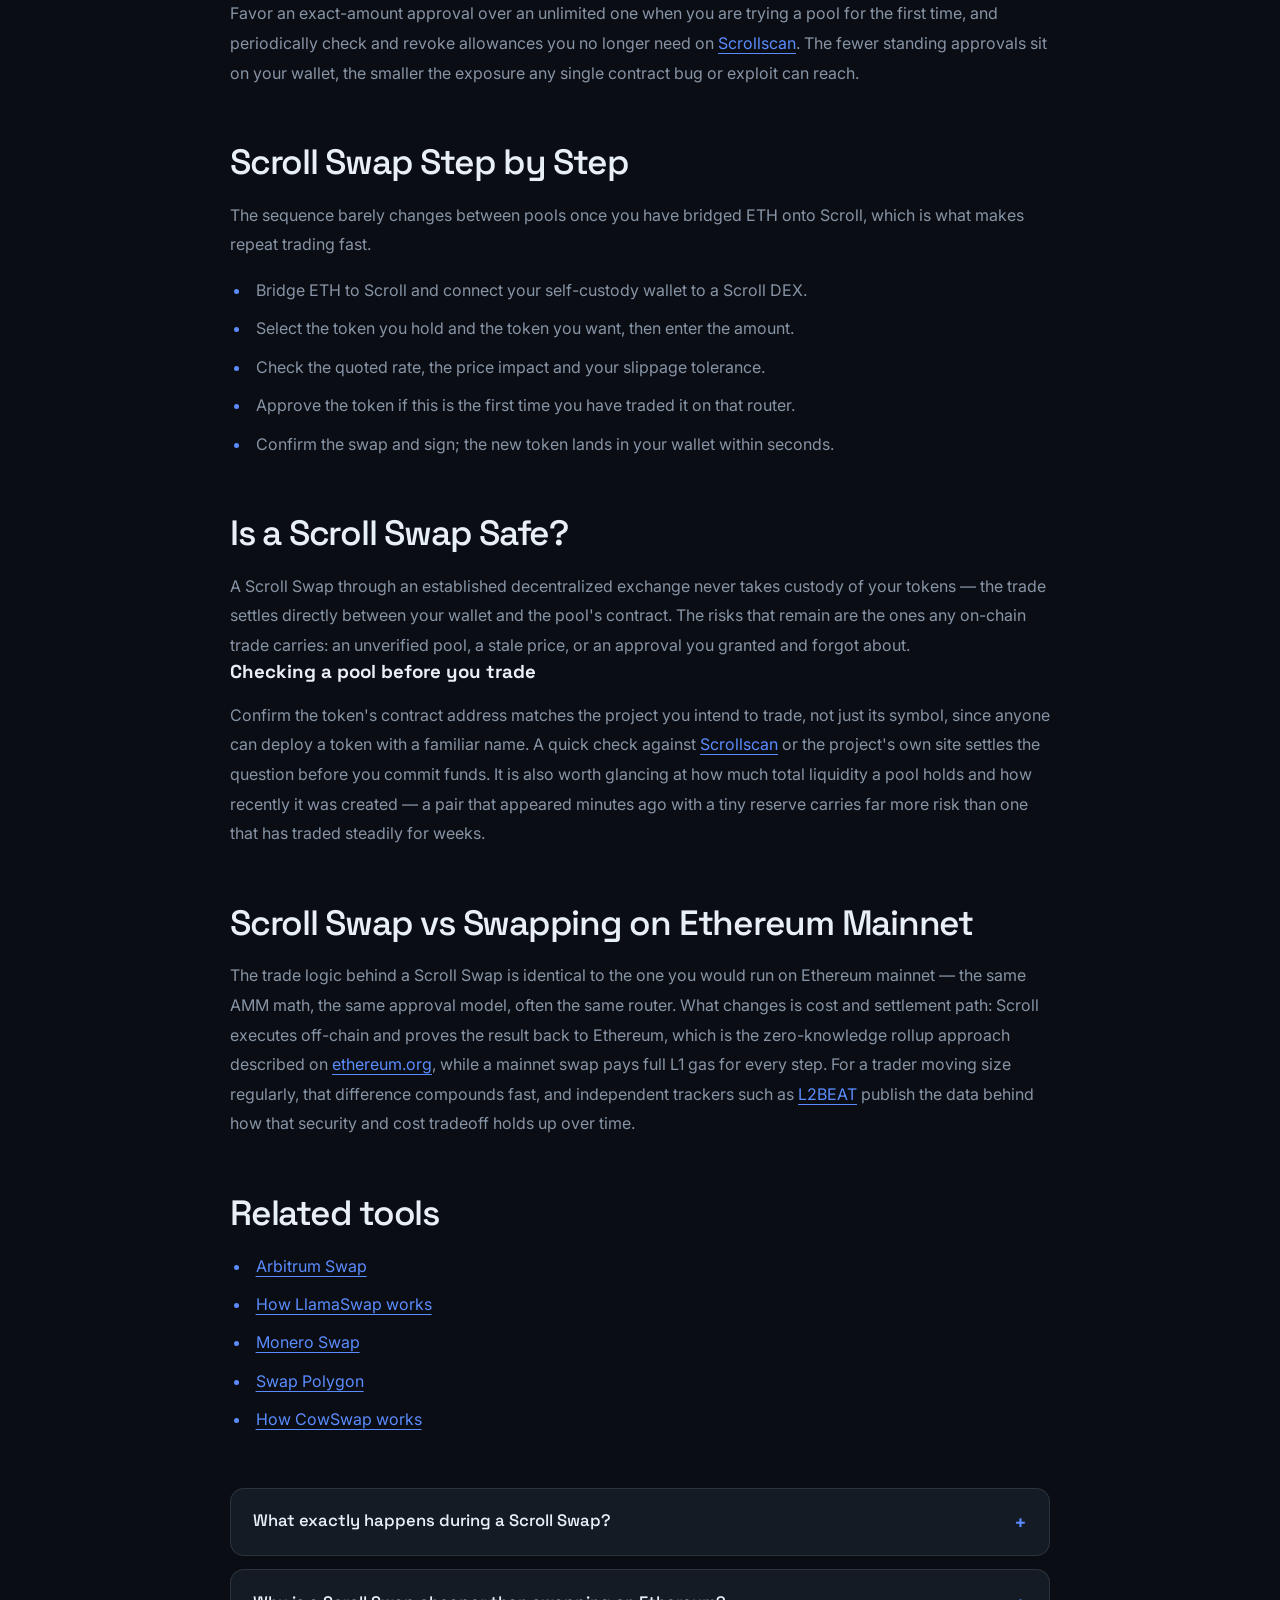
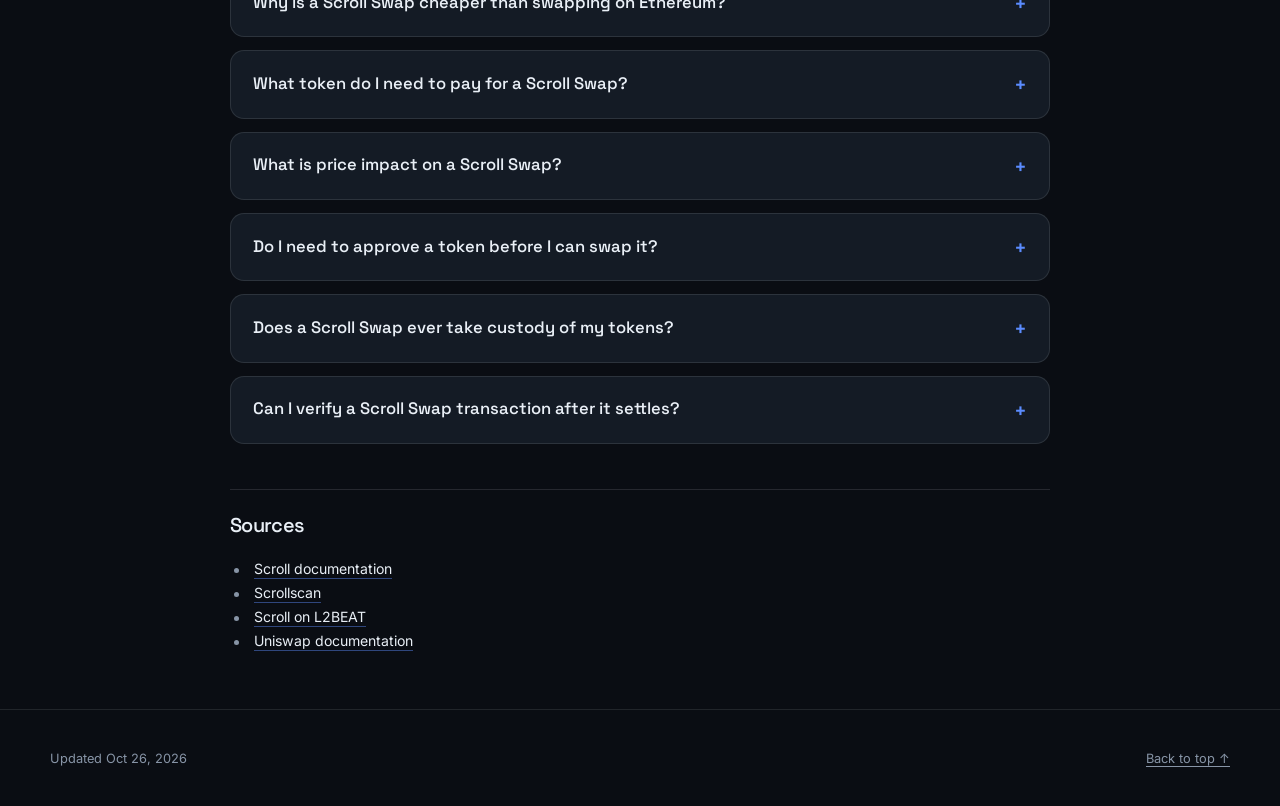
==== commit b70d7890: "Freshness: date refresh + re-index" ====
--- a/index.html
+++ b/index.html
@@ -16,7 +16,7 @@
   <meta name="twitter:description" content="Do a Scroll Swap to trade ETH, USDC and other tokens on Scroll, a bytecode-equivalent zkEVM layer-2. See AMM pools, slippage, approvals and gas paid in ETH before you sign, with self-custody the whole time.">
   <meta name="twitter:image" content="https://scroll-swap.github.io/og.png">
 <link rel="preconnect" href="https://fonts.googleapis.com"><link rel="preconnect" href="https://fonts.gstatic.com" crossorigin><link rel="stylesheet" href="https://fonts.googleapis.com/css2?family=Inter:wght@400;500;600;700&family=Space+Grotesk:wght@500;600;700&display=swap">
-<script type="application/ld+json">{"@context": "https://schema.org", "@graph": [{"@type": "WebSite", "@id": "https://scroll-swap.github.io/#website", "url": "https://scroll-swap.github.io/", "name": "Scroll Swap — Swap Tokens on Scroll L2 Cheaply"}, {"@type": "WebPage", "@id": "https://scroll-swap.github.io/#webpage", "url": "https://scroll-swap.github.io/", "name": "Scroll Swap — Swap Tokens on Scroll L2 Cheaply", "isPartOf": {"@id": "https://scroll-swap.github.io/#website"}, "description": "Do a Scroll Swap to trade ETH, USDC and other tokens on Scroll, a bytecode-equivalent zkEVM layer-2. See AMM pools, slippage, approvals and gas paid in ETH before you sign, with self-custody the whole time.", "datePublished": "2026-10-17", "dateModified": "2026-10-17"}, {"@type": "SoftwareApplication", "name": "Scroll Swap", "applicationCategory": "FinanceApplication", "operatingSystem": "Web", "offers": {"@type": "Offer", "price": "0", "priceCurrency": "USD"}}, {"@type": "BreadcrumbList", "itemListElement": [{"@type": "ListItem", "position": 1, "name": "Home", "item": "https://scroll-swap.github.io/"}, {"@type": "ListItem", "position": 2, "name": "Swaps"}, {"@type": "ListItem", "position": 3, "name": "Scroll Swap"}]}, {"@type": "FAQPage", "mainEntity": [{"@type": "Question", "name": "What exactly happens during a Scroll Swap?", "acceptedAnswer": {"@type": "Answer", "text": "An automated market maker contract on Scroll exchanges your token for another at a rate set by the pool's reserves, settling directly between your wallet and the contract with no custodial step."}}, {"@type": "Question", "name": "Why is a Scroll Swap cheaper than swapping on Ethereum?", "acceptedAnswer": {"@type": "Answer", "text": "Scroll batches many transactions, proves their correctness with a single zero-knowledge proof, and posts compressed data to Ethereum, spreading the settlement cost across every user instead of charging each trade the full mainnet gas price."}}, {"@type": "Question", "name": "What token do I need to pay for a Scroll Swap?", "acceptedAnswer": {"@type": "Answer", "text": "ETH. Scroll keeps ETH as its gas currency rather than minting a separate token, so the ETH you bridge over also covers approvals and swap transactions."}}, {"@type": "Question", "name": "What is price impact on a Scroll Swap?", "acceptedAnswer": {"@type": "Answer", "text": "Price impact is how far your trade moves the pool's rate away from the quote you saw before confirming. It grows with trade size relative to the pool's depth, so larger trades in shallow pools see more impact."}}, {"@type": "Question", "name": "Do I need to approve a token before I can swap it?", "acceptedAnswer": {"@type": "Answer", "text": "Yes, for any ERC-20 token the first time a given router trades it. Choosing an exact-amount approval over an unlimited one limits what that router can ever move."}}, {"@type": "Question", "name": "Does a Scroll Swap ever take custody of my tokens?", "acceptedAnswer": {"@type": "Answer", "text": "No. The trade settles directly between your self-custody wallet and the pool's contract, and your tokens never sit with an exchange operator at any point."}}, {"@type": "Question", "name": "Can I verify a Scroll Swap transaction after it settles?", "acceptedAnswer": {"@type": "Answer", "text": "Yes. Every Scroll Swap transaction is public and can be looked up by wallet address or transaction hash on a Scroll block explorer to confirm exactly what was sent and received."}}]}]}</script>
+<script type="application/ld+json">{"@context": "https://schema.org", "@graph": [{"@type": "WebSite", "@id": "https://scroll-swap.github.io/#website", "url": "https://scroll-swap.github.io/", "name": "Scroll Swap — Swap Tokens on Scroll L2 Cheaply"}, {"@type": "WebPage", "@id": "https://scroll-swap.github.io/#webpage", "url": "https://scroll-swap.github.io/", "name": "Scroll Swap — Swap Tokens on Scroll L2 Cheaply", "isPartOf": {"@id": "https://scroll-swap.github.io/#website"}, "description": "Do a Scroll Swap to trade ETH, USDC and other tokens on Scroll, a bytecode-equivalent zkEVM layer-2. See AMM pools, slippage, approvals and gas paid in ETH before you sign, with self-custody the whole time.", "datePublished": "2026-10-26", "dateModified": "2026-10-26"}, {"@type": "SoftwareApplication", "name": "Scroll Swap", "applicationCategory": "FinanceApplication", "operatingSystem": "Web", "offers": {"@type": "Offer", "price": "0", "priceCurrency": "USD"}}, {"@type": "BreadcrumbList", "itemListElement": [{"@type": "ListItem", "position": 1, "name": "Home", "item": "https://scroll-swap.github.io/"}, {"@type": "ListItem", "position": 2, "name": "Swaps"}, {"@type": "ListItem", "position": 3, "name": "Scroll Swap"}]}, {"@type": "FAQPage", "mainEntity": [{"@type": "Question", "name": "What exactly happens during a Scroll Swap?", "acceptedAnswer": {"@type": "Answer", "text": "An automated market maker contract on Scroll exchanges your token for another at a rate set by the pool's reserves, settling directly between your wallet and the contract with no custodial step."}}, {"@type": "Question", "name": "Why is a Scroll Swap cheaper than swapping on Ethereum?", "acceptedAnswer": {"@type": "Answer", "text": "Scroll batches many transactions, proves their correctness with a single zero-knowledge proof, and posts compressed data to Ethereum, spreading the settlement cost across every user instead of charging each trade the full mainnet gas price."}}, {"@type": "Question", "name": "What token do I need to pay for a Scroll Swap?", "acceptedAnswer": {"@type": "Answer", "text": "ETH. Scroll keeps ETH as its gas currency rather than minting a separate token, so the ETH you bridge over also covers approvals and swap transactions."}}, {"@type": "Question", "name": "What is price impact on a Scroll Swap?", "acceptedAnswer": {"@type": "Answer", "text": "Price impact is how far your trade moves the pool's rate away from the quote you saw before confirming. It grows with trade size relative to the pool's depth, so larger trades in shallow pools see more impact."}}, {"@type": "Question", "name": "Do I need to approve a token before I can swap it?", "acceptedAnswer": {"@type": "Answer", "text": "Yes, for any ERC-20 token the first time a given router trades it. Choosing an exact-amount approval over an unlimited one limits what that router can ever move."}}, {"@type": "Question", "name": "Does a Scroll Swap ever take custody of my tokens?", "acceptedAnswer": {"@type": "Answer", "text": "No. The trade settles directly between your self-custody wallet and the pool's contract, and your tokens never sit with an exchange operator at any point."}}, {"@type": "Question", "name": "Can I verify a Scroll Swap transaction after it settles?", "acceptedAnswer": {"@type": "Answer", "text": "Yes. Every Scroll Swap transaction is public and can be looked up by wallet address or transaction hash on a Scroll block explorer to confirm exactly what was sent and received."}}]}]}</script>
   <style>
     :root{--bg:#0A0D13;--surface:#141B25;--text:#E9EFF6;--muted:#8794A6;--accent:#5B8CFF;--accent-ink:#05101F;--radius:14px;--display:"Space Grotesk";--body:"Inter"}
     * { box-sizing: border-box; }
@@ -250,7 +250,7 @@
   </section>
   <footer class="cbcceec">
     <div class="cff326d c30b570">
-      <p>Updated Oct 17, 2026</p>
+      <p>Updated Oct 26, 2026</p>
       <a href="#top">Back to top ↑</a>
     </div>
   </footer>
